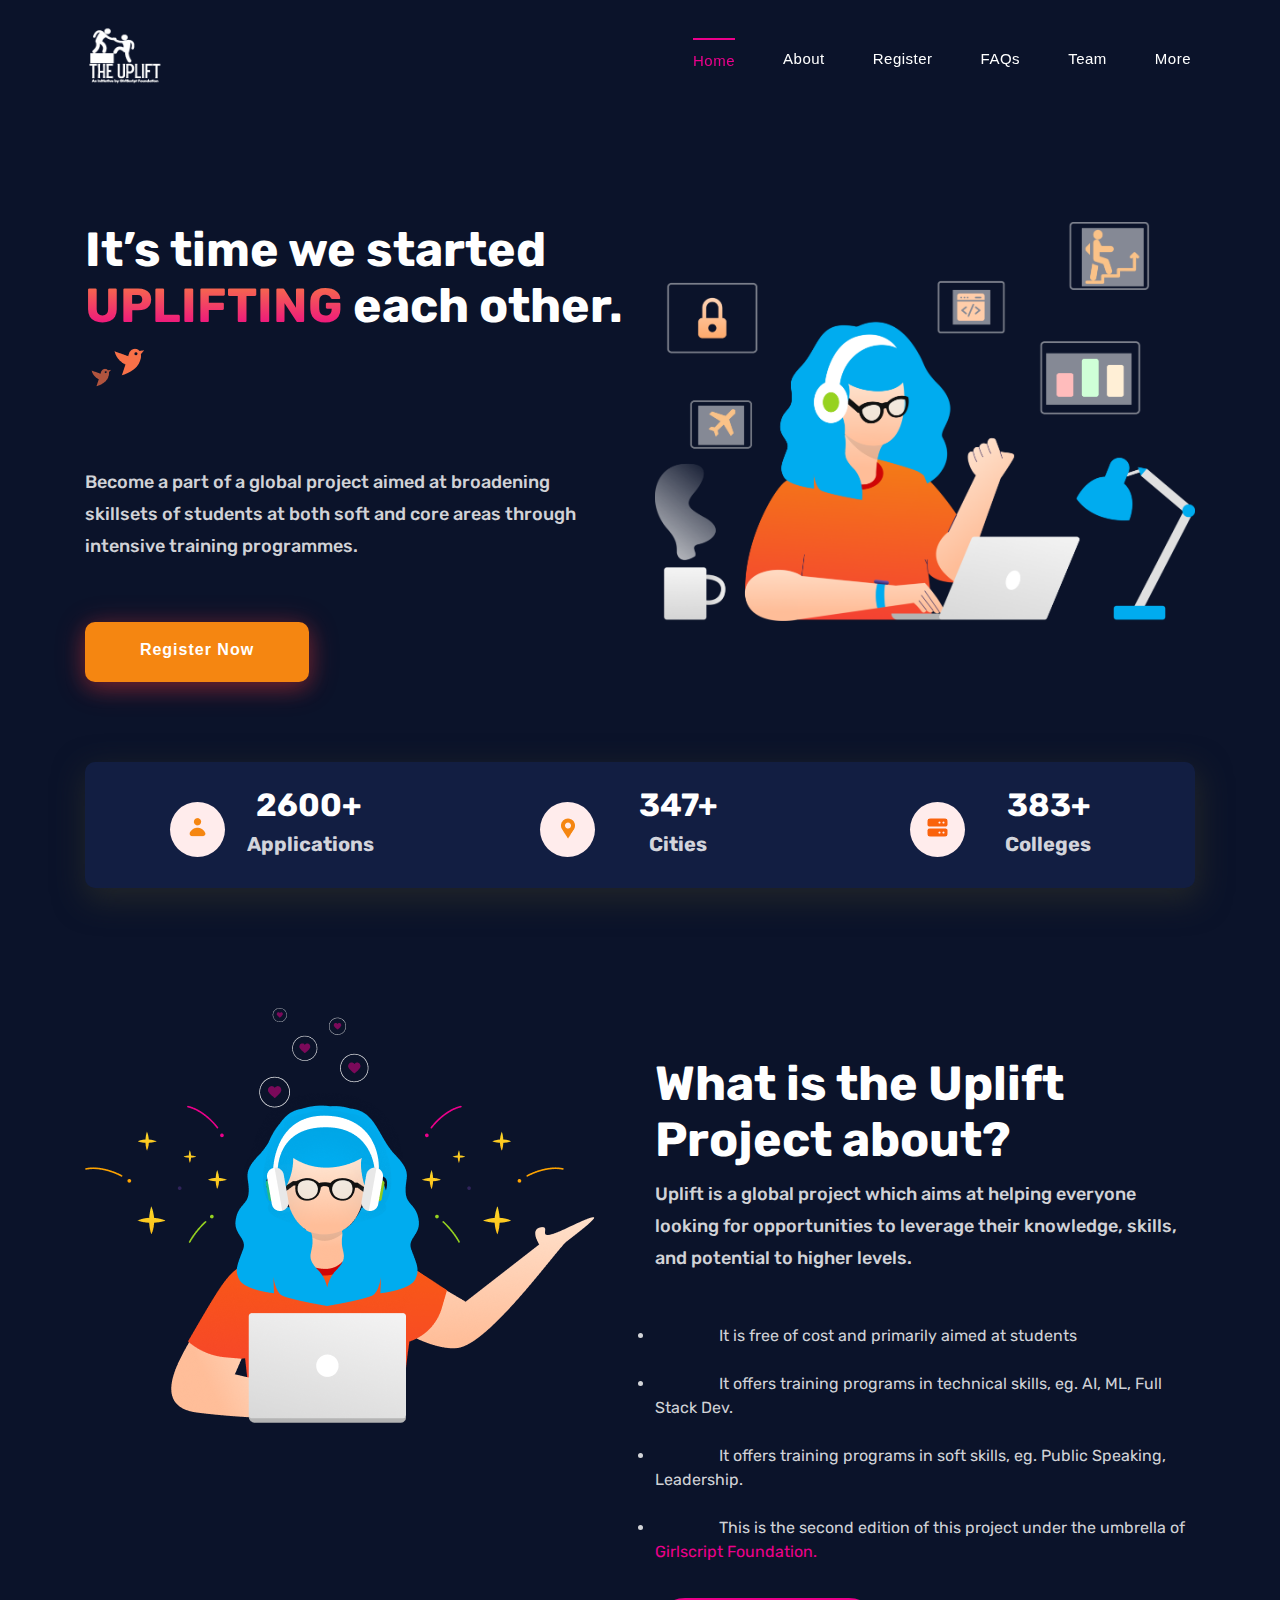
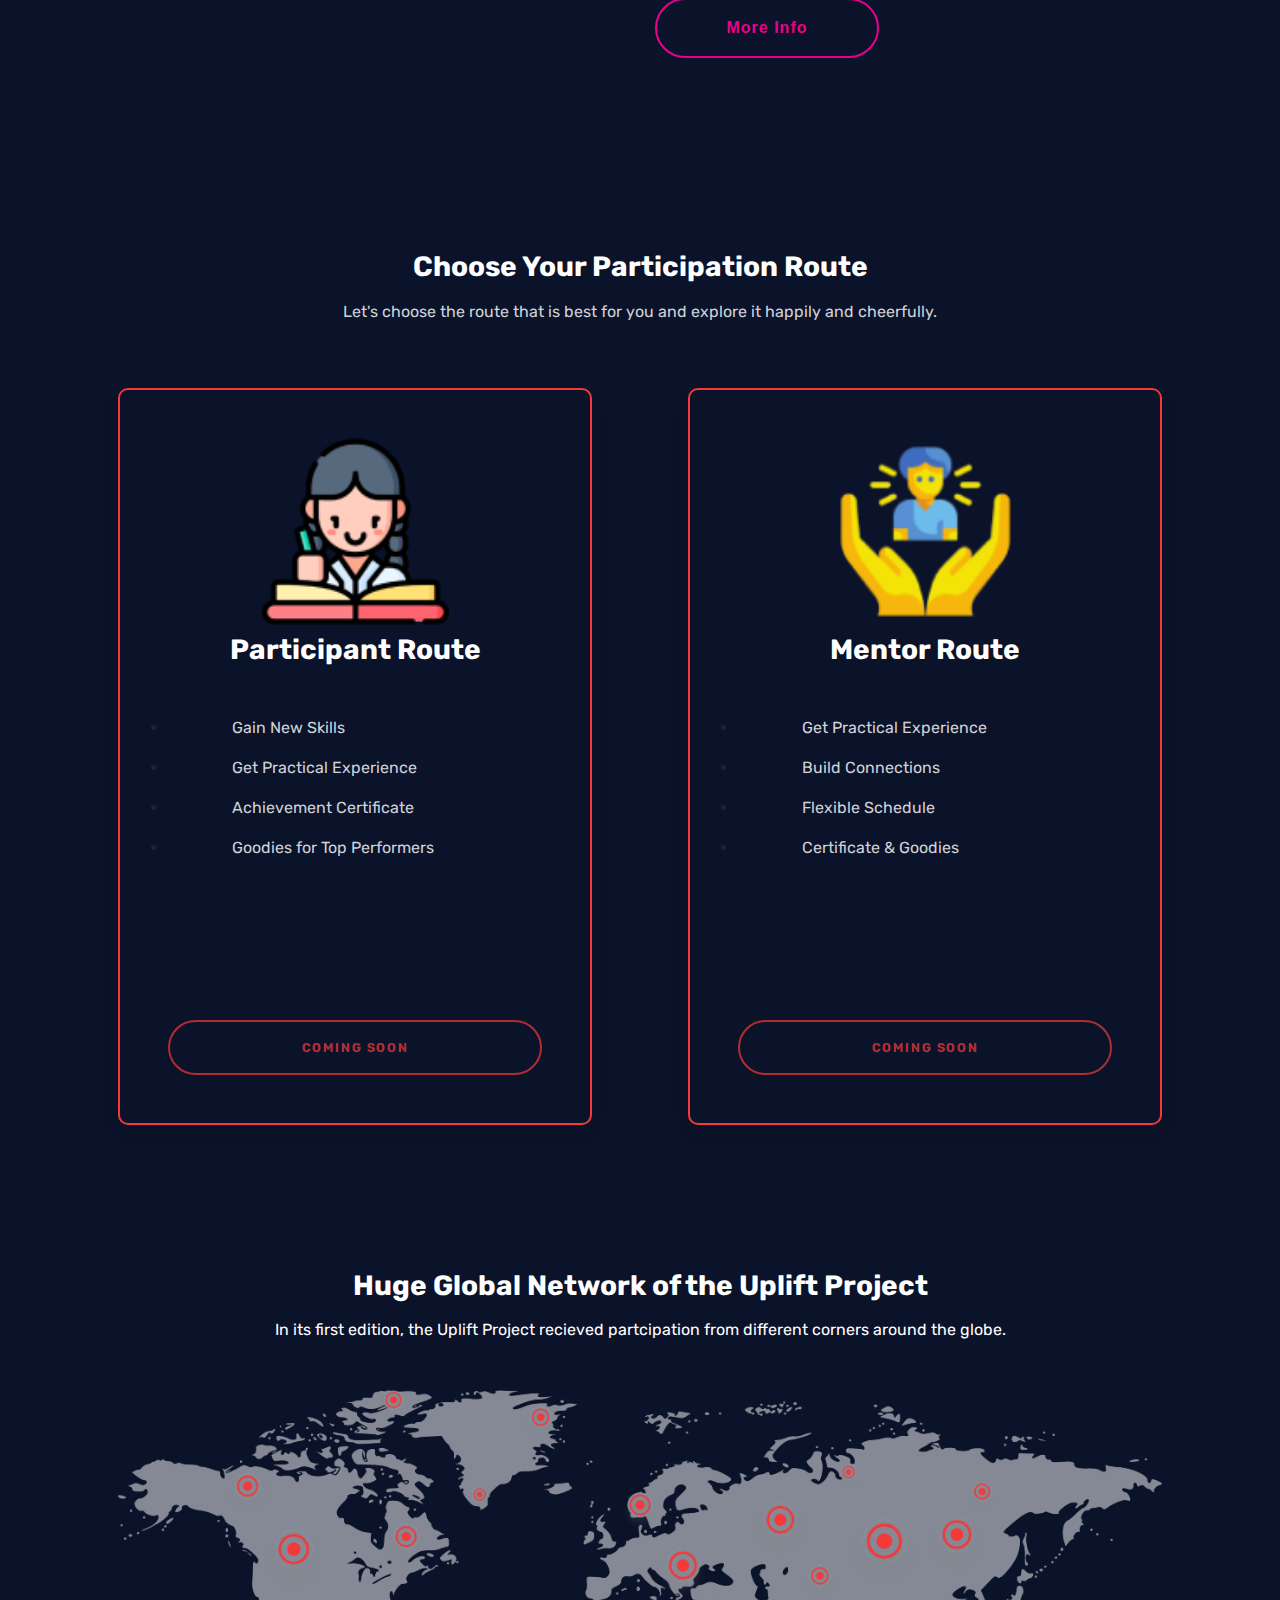
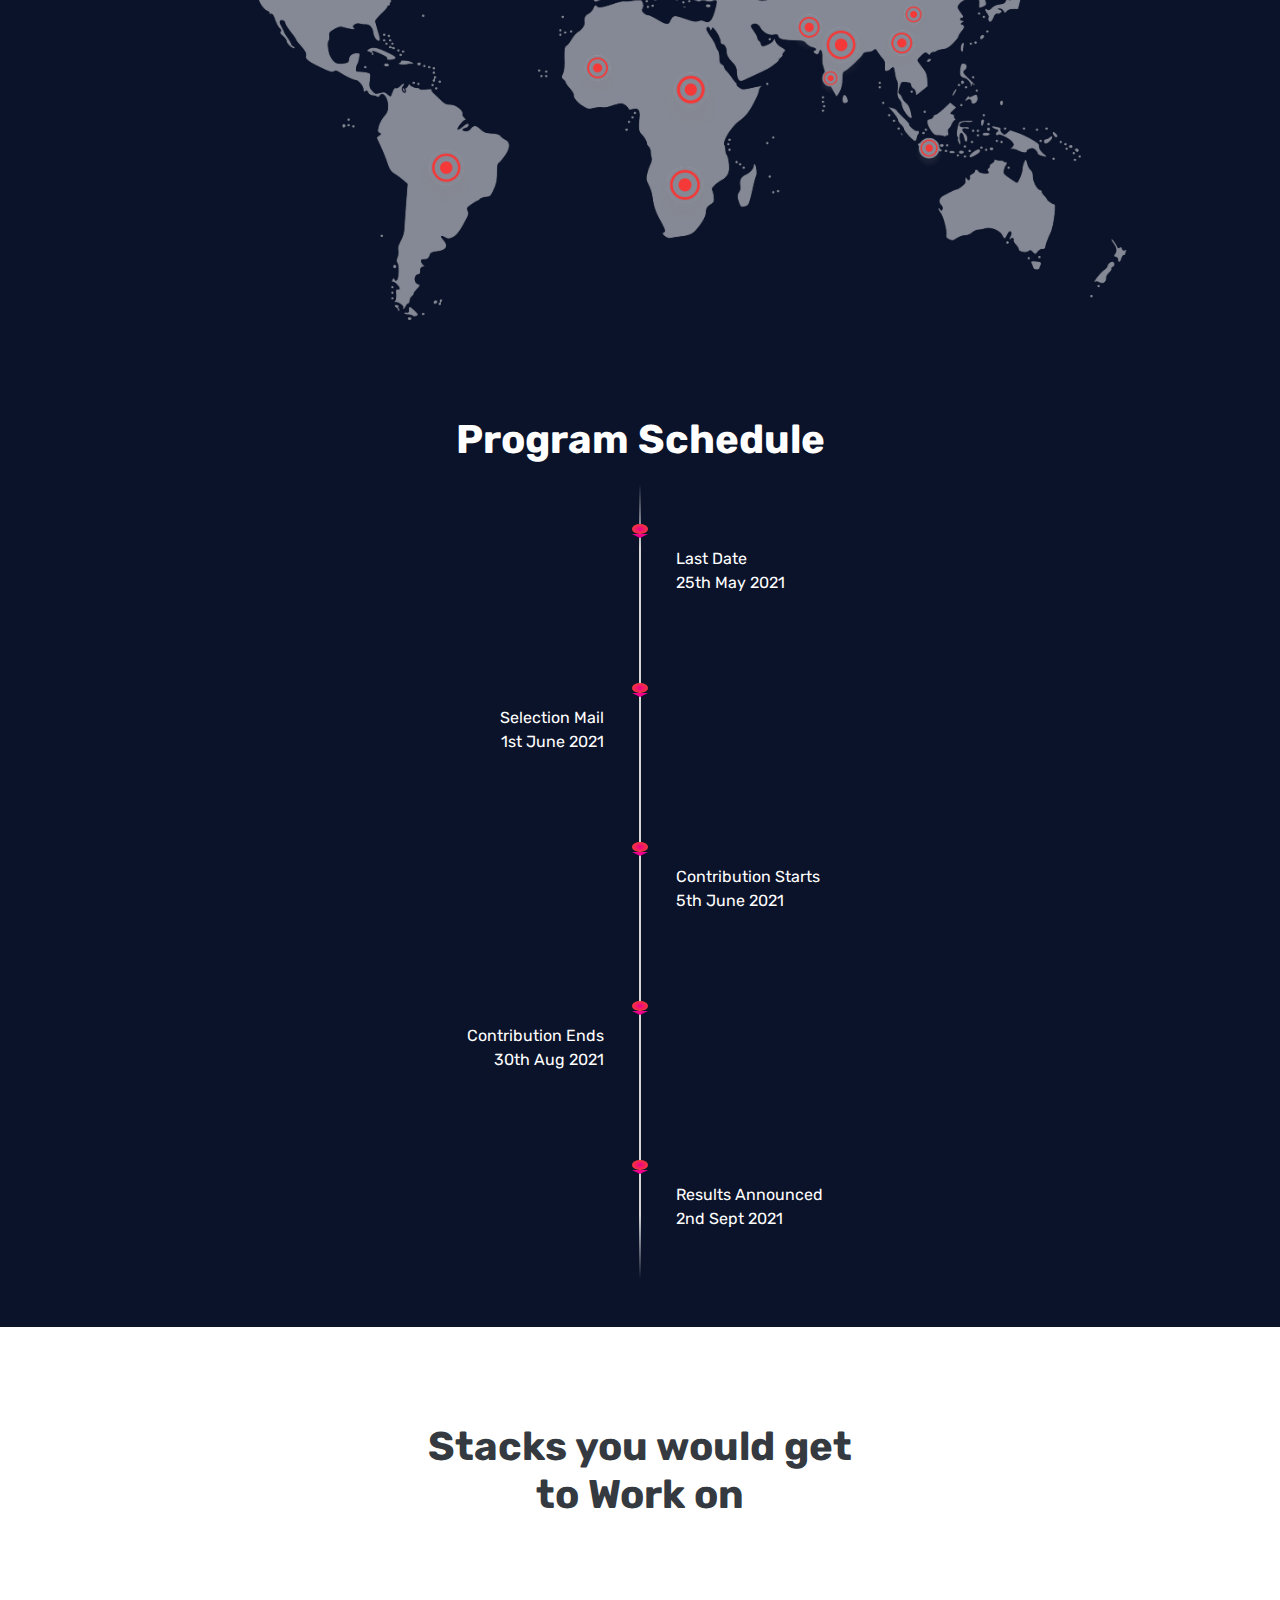
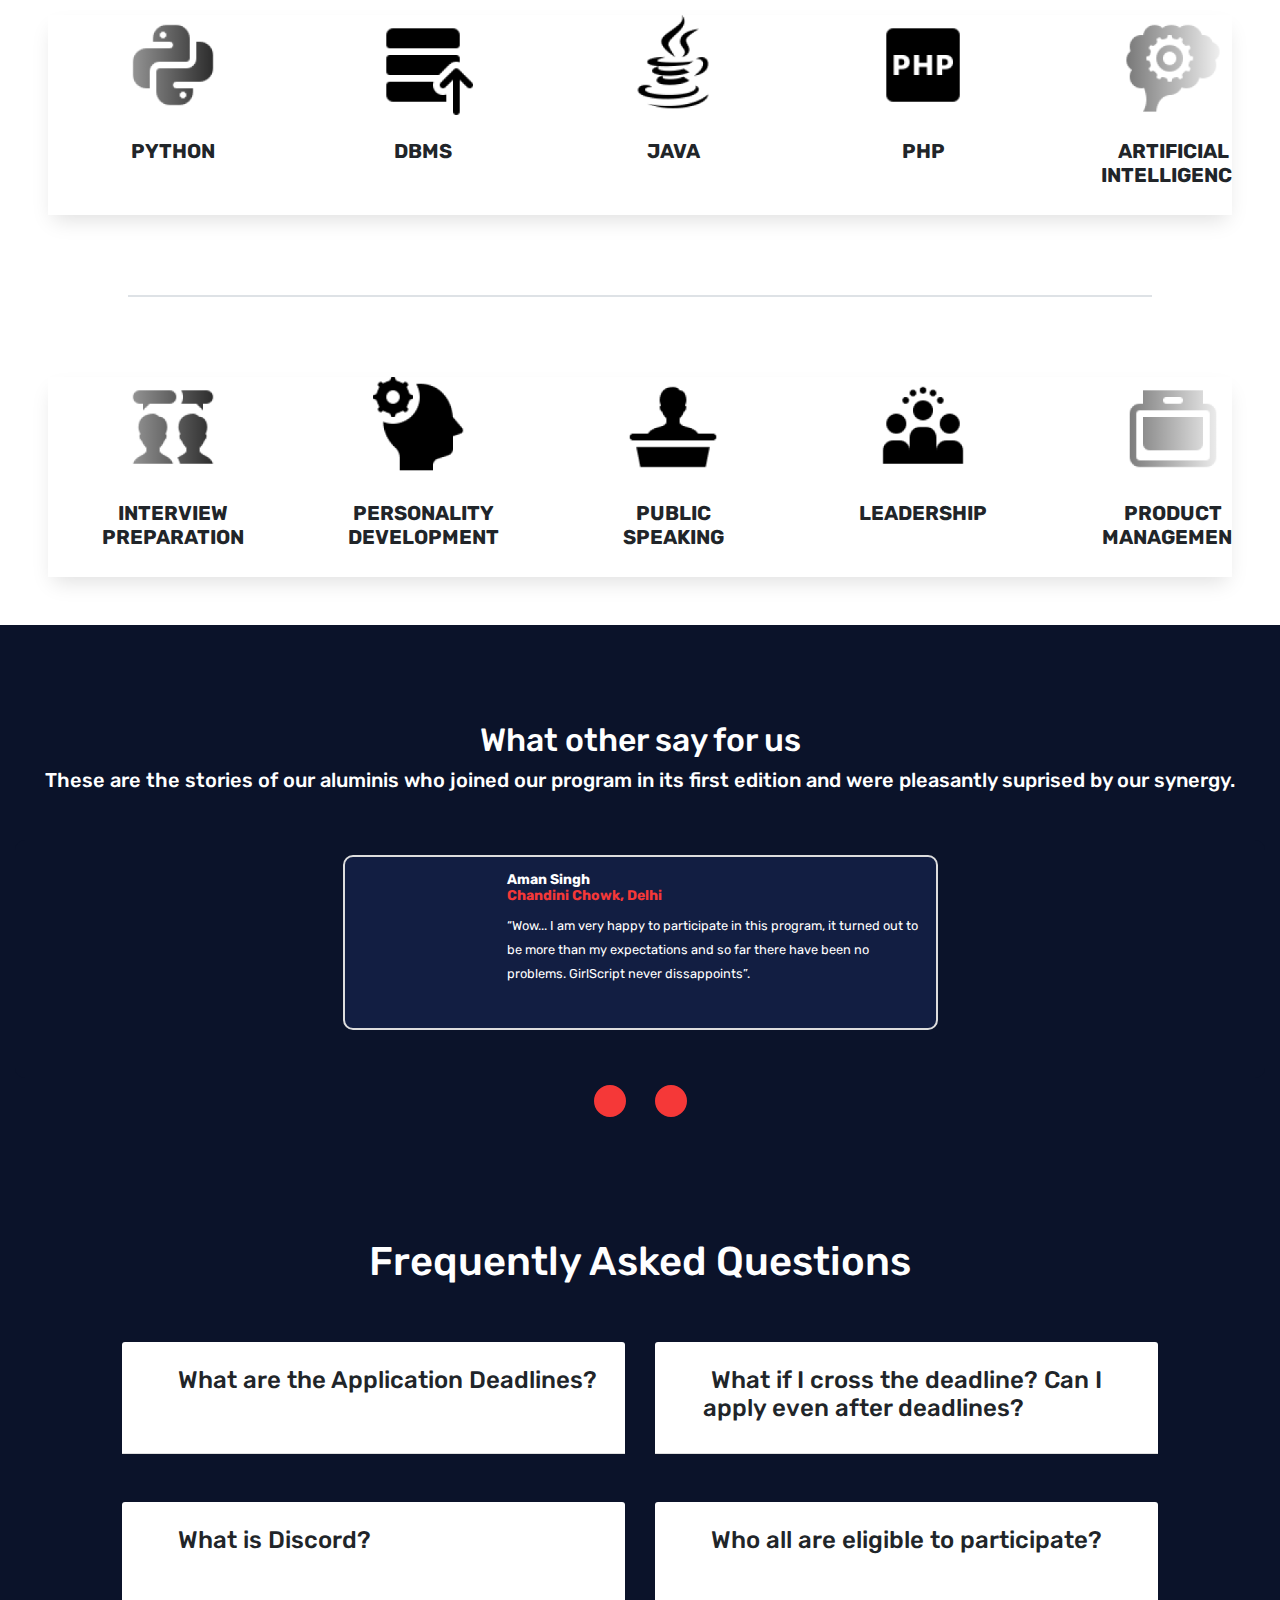
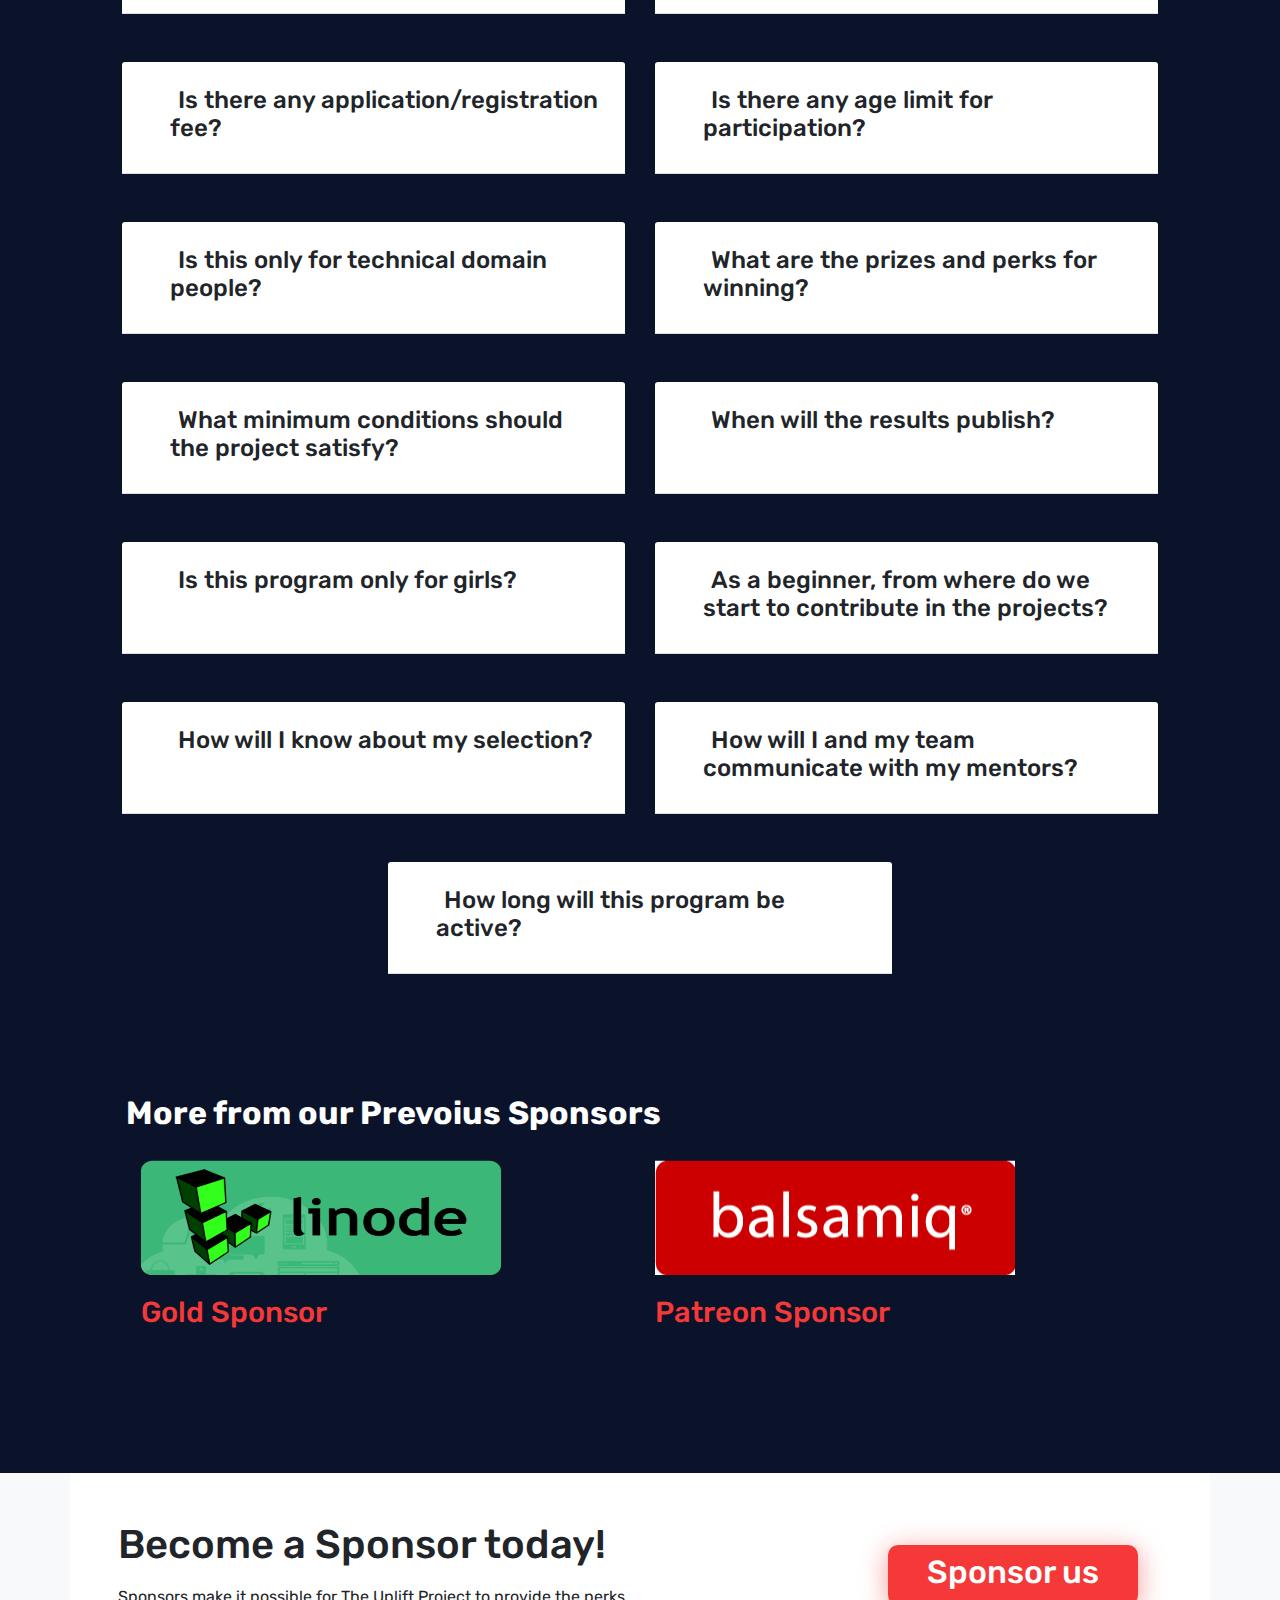
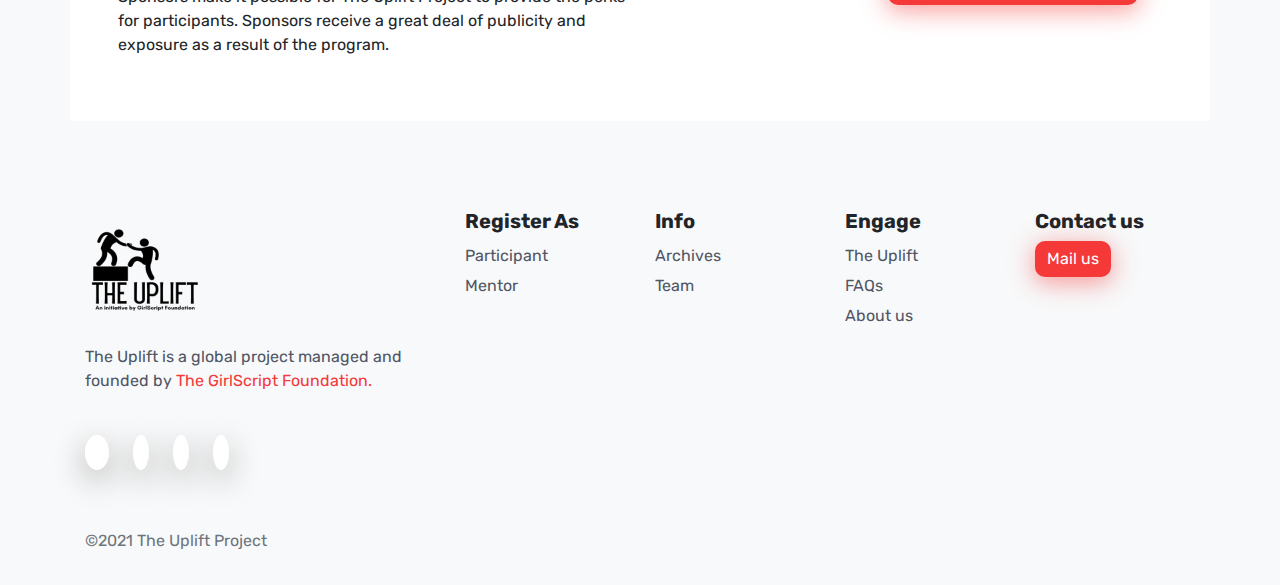
==== index.html @ 34a141e8 "Merge pull request #6 from srrathi/master" ====
<!DOCTYPE html>
<html lang="en">

<head>
    <meta charset="UTF-8" />
    <meta http-equiv="X-UA-Compatible" content="IE=edge" />
    <meta name="viewport" content="width=device-width, initial-scale=1.0" />
    <title>HOME | THE UPLIFT PROJECT</title>
    <link rel="icon" href="assets/logo.png" type="image/x-icon">
    <link rel="stylesheet" href="https://stackpath.bootstrapcdn.com/bootstrap/4.3.1/css/bootstrap.min.css"
        integrity="sha384-ggOyR0iXCbMQv3Xipma34MD+dH/1fQ784/j6cY/iJTQUOhcWr7x9JvoRxT2MZw1T" crossorigin="anonymous" />
    <link rel="stylesheet" href="https://pro.fontawesome.com/releases/v5.10.0/css/all.css"
        integrity="sha384-AYmEC3Yw5cVb3ZcuHtOA93w35dYTsvhLPVnYs9eStHfGJvOvKxVfELGroGkvsg+p" crossorigin="anonymous" />
    <link rel="preconnect" href="https://fonts.gstatic.com" />
    <link href="https://fonts.googleapis.com/css2?family=Rubik&display=swap" rel="stylesheet" />
    <link rel="stylesheet" href="css/landing.css" />
    <link rel="stylesheet" href="css/navbar.css" />
    <link rel="stylesheet" href="css/stack.css" />
    <link rel="stylesheet" href="css/testimonial.css" />
    <link rel="stylesheet" href="css/faq.css">
    <link rel="stylesheet" href="css/timeline.css" />
    <link rel="stylesheet" href="css/footer.css" />
    <!-- <link href="assets/vendor/aos/aos.css" rel="stylesheet"> -->
</head>

<body>
    <!-- ======= Hero Section ======= -->

    <button type="button" class="mobile-nav-toggle text-dark mt-3 d-lg-none">
        <i class="icofont-navigation-menu fas fa-bars"></i>
    </button>

    <!-- ======= Header ======= -->
    <header id="header" class="fixed-top">
        <div class="container d-flex align-items-center">
            <!-- <h1 class="logo mr-auto"><a href="index.html">Arsha</a></h1> -->
            <!-- Uncomment below if you prefer to use an image logo -->
            <a href="index.html" class="logo mr-auto"><img src="assets/logowhite.png" alt="uplift_logo.png"
                    class="img-fluid" /></a>

            <nav class="nav-menu d-none d-lg-block">
                <ul>
                    <li class="active pl-5"><a href="index.html">Home</a></li>
                    <li class="pl-5"><a href="about.html">About</a></li>
                    <li class="pl-5"><a href="#register">Register</a></li>
                    <!--  <li class="pl-5"><a href="projects.html">Projects</a></li> -->
                    <li class="pl-5"><a href="#faq">FAQs</a></li>
                    <li class="pl-5"><a href="team.html">Team</a></li>

                    <li class="drop-down pl-5">
                        <a href="">More<i class="ml-1 fas fa-caret-down"></i></a>
                        <ul>
                            <li><a href="uplift2020.html">Uplift 2020</a></li>
                            <!-- <li class="drop-down"><a href="#">Deep Drop Down</a>
                                <ul>
                                    <li><a href="#">Deep Drop Down 1</a></li>
                                    <li><a href="#">Deep Drop Down 2</a></li>
                                    <li><a href="#">Deep Drop Down 3</a></li>
                                    <li><a href="#">Deep Drop Down 4</a></li>
                                    <li><a href="#">Deep Drop Down 5</a></li>
                                </ul>
                            </li>
                            <li><a href="#">Drop Down 2</a></li>
                            <li><a href="#">Drop Down 3</a></li>
                            <li><a href="#">Drop Down 4</a></li> -->
                        </ul>
                    </li>
                    <!-- <li class="pl-5 project-archieve">
                        <a class="ml-3" href="Project-Archieves.html">Project Archieves</a>
                    </li> -->
                </ul>
            </nav>
            <!-- .nav-menu -->

            <!-- <a href="#about" class="get-started-btn scrollto">Get Started</a> -->
        </div>
    </header>
    <!-- End Header -->

    <!-- ======= Hero Section ======= -->
    <!-- <div class="container-fluid hero-container">
        <div class="align-center hero-box">
            <h1>The Uplift<br />Project</h1>
            <div class="text-left p-3">
                <a href="#" class="p-2 font-weight-bold btn btn-primary">Get Started</a>
            </div>
        </div>
    </div> -->

    <section id="hero" class="d-flex align-items-center">
        <div class="container">
            <div class="row">
                <div class="col-lg-6 d-flex flex-column justify-content-center pt-4 pt-lg-0 order-2 order-lg-1"
                    data-aos="fade-up" data-aos-delay="200">
                    <h1>
                        It’s time we started
                        <span class="uplift-gradient">UPLIFTING</span> each other.<img class="pb-3 mb-5"
                            src="assets/Bird vectors/Group 1310 - Copy.png" alt="bird" />
                    </h1>
                    <h3>
                        Become a part of a global project aimed at broadening skillsets of
                        students at both soft and core areas through intensive training
                        programmes.
                    </h3>
                    <div class="d-lg-flex">
                        <a href="#register" class="text-center p-3 btn-get-started scrollto">Register Now</a>
                        <!-- <a href="https://www.youtube.com/watch?v=jDDaplaOz7Q" class="venobox btn-watch-video"
                            data-vbtype="video" data-autoplay="true"> Watch Video <i class="icofont-play-alt-2"></i></a> -->
                    </div>
                </div>
                <div class="col-lg-6 order-1 order-lg-2 hero-img" data-aos="zoom-in" data-aos-delay="200">
                    <img src="assets/about.png" class="img-fluid animated" alt="" />
                </div>
            </div>
            <div class="row milestones-container">
                <div class="col-lg-3 milestones-col mx-auto col-sm-12">
                    <div class="text-center p-4">
                        <div class="row">
                            <div class="col-sm-12 text-center col-lg-4">
                                <div class="icon-div mx-auto mt-3">
                                    <img src="assets/Vector.png" class="mt-3 rounded" alt="milestone" />
                                </div>
                            </div>
                            <div class="col-sm-12 col-lg-8">
                                <h2 class="text-white font-weight-bold">2600+</h2>
                                <h5 class="text-center font-weight-bold place">
                                    Applications
                                </h5>
                            </div>
                        </div>
                    </div>
                </div>
                <div class="col-lg-3 milestones-col mx-auto col-sm-12">
                    <div class="text-center p-4">
                        <div class="row">
                            <div class="col-sm-12 text-center col-lg-4">
                                <div class="icon-div mx-auto mt-3">
                                    <img src="assets/Vector2.png" class="mt-3 rounded" alt="milestone" />
                                </div>
                            </div>
                            <div class="col-sm-12 col-lg-8">
                                <h2 class="text-white font-weight-bold">347+</h2>
                                <h5 class="text-center font-weight-bold place">
                                    Cities
                                </h5>
                            </div>
                        </div>
                    </div>
                </div>
                <div class="col-lg-3 milestones-col mx-auto col-sm-12">
                    <div class="text-center p-4">
                        <div class="row">
                            <div class="col-sm-12 text-center col-lg-4">
                                <div class="icon-div mx-auto mt-3">
                                    <img src="assets/Vector3.png" class="mt-3 rounded" alt="milestone" />
                                </div>
                            </div>
                            <div class="col-sm-12 col-lg-8">
                                <h2 class="text-white font-weight-bold">383+</h2>
                                <h5 class="text-center font-weight-bold place">
                                    Colleges
                                </h5>
                            </div>
                        </div>
                    </div>
                </div>
            </div>
        </div>
    </section>
    <!-- End Hero -->

    <section id="hero2" class="d-flex align-items-center">
        <div class="container mb-5">
            <div class="row my-auto">
                <div class="col-lg-6 hero2-img" data-aos="zoom-in" data-aos-delay="200">
                    <img src="assets/about2.png" class="img-fluid animated" alt="" />
                </div>
                <div class="col-lg-6 d-flex flex-column justify-content-center py-auto mt-5 pt-lg-0 order-2 order-lg-1"
                    data-aos="fade-up" data-aos-delay="200">
                    <h1>
                        What is the
                        <span class="about2-title">Uplift<br />Project</span> about?
                    </h1>
                    <h3>
                        Uplift is a global project which aims at helping everyone looking
                        for opportunities to leverage their knowledge, skills, and
                        potential to higher levels.
                    </h3>
                    <ul class="fa-ul my-auto">
                        <li class="mb-4">
                            <span class="fa-li mr-5"><i class="fas fa-check-circle"></i></span><span class="ml-3">It is
                                free of cost and primarily aimed at students</span>
                        </li>
                        <li class="mb-4">
                            <span class="fa-li mr-5"><i class="fas fa-check-circle"></i></span><span class="ml-3">It
                                offers training programs in technical skills, eg. AI, ML,
                                Full Stack Dev.</span>
                        </li>
                        <li class="mb-4">
                            <span class="fa-li mr-5"><i class="fas fa-check-circle"></i></span><span class="ml-3">It
                                offers training programs in soft skills, eg. Public
                                Speaking, Leadership.</span>
                        </li>
                        <li class="mb-4">
                            <span class="fa-li mr-5"><i class="fas fa-check-circle"></i></span><span class="ml-3">This
                                is the second edition of this project under the umbrella
                                of
                                <span style="color: #ec008b">Girlscript Foundation.</span></span>
                        </li>
                    </ul>
                    <div class="d-lg-flex my-auto">
                        <a href="about.html" class="text-center mb-5 p-3 btn-get-started scrollto">More Info</a>
                        <!-- <a href="https://www.youtube.com/watch?v=jDDaplaOz7Q" class="venobox btn-watch-video"
                            data-vbtype="video" data-autoplay="true"> Watch Video <i class="icofont-play-alt-2"></i></a> -->
                    </div>
                </div>
            </div>
        </div>
    </section>
    <!-- End Hero -->

    <section class="pricing py-5 mt-5">
        <div id="register" class="container">
            <div class="text-center text-dark">
                <h3 class="font-weight-bold text-white">Choose Your Participation Route</h3>
                <p class="mt-3 place">
                    Let's choose the route that is best for you and explore it happily
                    and cheerfully.
                </p>
            </div>
            <div class="row d-flex justify-content-center">
                <!-- Free Tier -->
                <div class="col-lg-6 p-5" id="participant">
                    <div class="card register-card  mb-5 mb-lg-0">
                        <div class="card-body ">
                            <img class="rounded mx-auto d-block w-50" src="assets/student 1.png" alt="" />
                            <h3 class="card-price font-weight-bold text-center mt-2 text-white">
                                Participant Route
                            </h3>
                            <hr />
                            <ul class="fa-ul mb-5">
                                <li>
                                    <span class="fa-li mr-5"><i class="fas fa-check"></i></span><span
                                        class="ml-3 place">Gain
                                        New Skills</span>
                                </li>
                                <li>
                                    <span class="fa-li mr-5"><i class="fas fa-check"></i></span><span
                                        class="ml-3 place">Get
                                        Practical Experience</span>
                                </li>
                                <li>
                                    <span class="fa-li mr-5"><i class="fas fa-check"></i></span><span
                                        class="ml-3 place">Achievement Certificate</span>
                                </li>
                                <li>
                                    <span class="fa-li mr-5"><i class="fas fa-check"></i></span><span
                                        class="ml-3 place">Goodies for Top Performers</span>
                                </li>
                                <!-- <li class="text-muted"><span class="fa-li"><i class="fas fa-times"></i></span>Unlimited
                                    Private Projects</li>
                                <li class="text-muted"><span class="fa-li"><i class="fas fa-times"></i></span>Dedicated
                                    Phone Support</li>
                                <li class="text-muted"><span class="fa-li"><i class="fas fa-times"></i></span>Free
                                    Subdomain</li>
                                <li class="text-muted"><span class="fa-li"><i class="fas fa-times"></i></span>Monthly
                                    Status Reports</li> -->
                            </ul>
                            <a style="pointer-events: none" href="#" class="btn btn-block btn-primary select-btn text-uppercase">Coming Soon</a>
                        </div>
                    </div>
                </div>

                <!-- Plus Tier -->
                <div class="col-lg-6 p-5" id="mentor">
                    <div class="card  register-card mb-5 mb-lg-0">
                        <div class="card-body">
                            <img class="rounded mx-auto d-block w-50" src="assets/New Project(5).png" alt="" />
                            <h3 class="card-price font-weight-bold text-center mt-2 text-white">
                                Mentor Route
                            </h3>
                            <hr />
                            <ul class="fa-ul mb-5">
                                <li>
                                    <span class="fa-li mr-5"><i class="fas fa-check"></i></span><span
                                        class="ml-3 place">Get
                                        Practical Experience</span>
                                </li>
                                <li>
                                    <span class="fa-li mr-5"><i class="fas fa-check"></i></span><span
                                        class="ml-3 place">Build
                                        Connections</span>
                                </li>
                                <li>
                                    <span class="fa-li mr-5"><i class="fas fa-check"></i></span><span
                                        class="ml-3 place">Flexible Schedule</span>
                                </li>
                                <li>
                                    <span class="fa-li mr-5"><i class="fas fa-check"></i></span><span
                                        class="ml-3 place">Certificate & Goodies</span>
                                </li>
                                <!-- <li class="text-muted"><span class="fa-li"><i class="fas fa-times"></i></span>Unlimited
                                    Private Projects</li>
                                <li class="text-muted"><span class="fa-li"><i class="fas fa-times"></i></span>Dedicated
                                    Phone Support</li>
                                <li class="text-muted"><span class="fa-li"><i class="fas fa-times"></i></span>Free
                                    Subdomain</li>
                                <li class="text-muted"><span class="fa-li"><i class="fas fa-times"></i></span>Monthly
                                    Status Reports</li> -->
                            </ul>
                            <a style="pointer-events: none" href="#" class="btn btn-block btn-primary select-btn text-uppercase">Coming Soon</a>
                        </div>
                    </div>
                </div>
            </div>
        </div>
    </section>

    <!-- Global Network section start -->
    <div class="container-fluid global">
        <div class="container p-5 mb-5">
            <div class="text-center text-white">
                <h3 class="font-weight-bold">
                    Huge Global Network of the Uplift Project
                </h3>
                <p class="mt-3 mb-5">
                    In its first edition, the Uplift Project recieved partcipation from
                    different corners around the globe.
                </p>
                <img src="assets/Huge_Global_Dark.png" class="img-fluid rounded mx-auto d-block dark-map"
                    alt="Responsive image" />
            </div>
            <div class="row justify-content-between">
                <div class="col-lg-6"></div>
                <div class="col-lg-6"></div>
            </div>
        </div>

        <!-- Program Schedule start -->
        <header>
            <!-- <p>Worked on all modern browers</p> -->
            <h1 class="text-white">Program Schedule</h1>
        </header>

        <ul class="timeline mb-5">
            <!-- Item 1 -->
            <li>
                <div class="direction-r box">
                    <div class="flag-wrapper">
                        <span class="hexa"></span>
                        <span class="flag">&nbsp;&nbsp;<i class="fas text-white fa-2x fa-calendar-alt"></i></span>
                        <!--         <span class="time-wrapper"><span class="time">Feb 2015</span></span> -->
                    </div>
                    <div class="desc mt-0 pt-1 ml-0 text-white">Last Date<br />25th May 2021</div>
                </div>
            </li>

            <!-- Item 2 -->
            <li>
                <div class="direction-l">
                    <div class="flag-wrapper">
                        <span class="hexa"></span>
                        <span class="flag"><i class="fas text-white fa-2x fa-paper-plane"></i>&nbsp;&nbsp;</span>
                        <!--         <span class="time-wrapper"><span class="time">Dec 2014</span></span> -->
                    </div>
                    <div class="desc mt-0 pt-1 mr-0 text-white">
                        Selection Mail<br />1st June 2021
                    </div>
                </div>
            </li>

            <!-- Item 3 -->
            <li>
                <div class="direction-r">
                    <div class="flag-wrapper">
                        <span class="hexa"></span>
                        <span class="flag">&nbsp;&nbsp;<i class="fas text-white fa-2x fa-code-branch"></i></span>
                        <!--         <span class="time-wrapper"><span class="time">July 2014</span></span> -->
                    </div>
                    <div class="desc mt-0 pt-1 ml-0 text-white">
                        Contribution Starts<br />5th June 2021
                    </div>
                </div>
            </li>

            <li>
                <div class="direction-l">
                    <div class="flag-wrapper">
                        <span class="hexa"></span>
                        <span class="flag"><i class="fas text-white fa-2x fa-hourglass-half"></i>&nbsp;&nbsp;</span>
                        <!--         <span class="time-wrapper"><span class="time">Feb 2015</span></span> -->
                    </div>
                    <div class="desc mt-0 pt-1 mr-0 text-white">
                        Contribution Ends<br />30th Aug 2021
                    </div>
                </div>
            </li>

            <!-- Item 2 -->
            <li>
                <div class="direction-r">
                    <div class="flag-wrapper">
                        <span class="hexa"></span>
                        <span class="flag">&nbsp;&nbsp;<i class="fas text-white fa-2x fa-boxes"></i></span>
                        <!--         <span class="time-wrapper"><span class="time">Dec 2014</span></span> -->
                    </div>
                    <div class="desc mt-0 pt-1 ml-0 text-white">
                        Results Announced<br />2nd Sept 2021
                    </div>
                </div>
            </li>
        </ul>
        <!-- Program Schedule ends -->
    </div>
    <!-- Global Network section ends -->

    <!-- Program Schedule start -->
    <!-- <div class="container-fluid p-5 bg-white">

    </div> -->

    <!-- Program Schedule ends -->

    <!-- stack section start -->
    <section class="container-fluid p-5 mt-5 bg-white">
        <div class="text-center p-5 text-dark">
            <h1 class="font-weight-bold mb-5">
                Stacks you would get<br />to Work on
            </h1>
        </div>
        <div class="first-row">
            <div class="slider">
                <div class="slide-track">
                    <div class="slide text-center text-uppercase">
                        <img src="assets/stacks/Python.png" height="100" width="100" alt="" />
                        <h5 class="mt-4 font-weight-bold">python</h5>
                    </div>
                    <div class="slide text-center text-uppercase">
                        <img src="assets/stacks/Database Restore.png" height="100" width="100" alt="" />
                        <h5 class="mt-4 font-weight-bold">DBMS</h5>
                    </div>
                    <div class="slide text-center text-uppercase">
                        <img src="assets/stacks/Java.png" height="100" width="100" alt="" />
                        <h5 class="mt-4 font-weight-bold">JAVA</h5>
                    </div>
                    <div class="slide text-center text-uppercase">
                        <img src="assets/stacks/PHP.png" height="100" width="100" alt="" />
                        <h5 class="mt-4 font-weight-bold">PHP</h5>
                    </div>
                    <div class="slide text-center text-uppercase">
                        <img src="assets/stacks/Critical Thinking.png" height="100" width="100" alt="" />
                        <h5 class="mt-4 font-weight-bold">
                            artificial<br />Intelligence
                        </h5>
                    </div>
                    <div class="slide text-center text-uppercase">
                        <img src="assets/stacks/JavaScript.png" height="100" width="100" alt="" />
                        <h5 class="mt-4 font-weight-bold">JAVASCRIPT</h5>
                    </div>
                    <div class="slide text-center text-uppercase">
                        <img src="assets/stacks/Python.png" height="100" width="100" alt="" />
                        <h5 class="mt-4 font-weight-bold">python</h5>
                    </div>
                    <div class="slide text-center text-uppercase">
                        <img src="assets/stacks/Database Restore.png" height="100" width="100" alt="" />
                        <h5 class="mt-4 font-weight-bold">DBMS</h5>
                    </div>
                    <div class="slide text-center text-uppercase">
                        <img src="assets/stacks/Java.png" height="100" width="100" alt="" />
                        <h5 class="mt-4 font-weight-bold">JAVA</h5>
                    </div>
                    <div class="slide text-center text-uppercase">
                        <img src="assets/stacks/PHP.png" height="100" width="100" alt="" />
                        <h5 class="mt-4 font-weight-bold">PHP</h5>
                    </div>
                    <div class="slide text-center text-uppercase">
                        <img src="assets/stacks/Critical Thinking.png" height="100" width="100" alt="" />
                        <h5 class="mt-4 font-weight-bold">
                            artificial<br />Intelligence
                        </h5>
                    </div>
                    <div class="slide text-center text-uppercase">
                        <img src="assets/stacks/JavaScript.png" height="100" width="100" alt="" />
                        <h5 class="mt-4 font-weight-bold">JAVASCRIPT</h5>
                    </div>
                </div>
            </div>
        </div>
        <div class="border"></div>
        <div class="second-row">
            <div class="slider">
                <div class="slide-track">
                    <div class="slide text-center text-uppercase">
                        <img src="assets/stacks/Collaboration.png" height="100" width="100" alt="" />
                        <h5 class="mt-4 font-weight-bold">INTERVIEW<br />PREPARATION</h5>
                    </div>
                    <div class="slide text-center text-uppercase">
                        <img src="assets/stacks/Development Skill.png" height="100" width="100" alt="" />
                        <h5 class="mt-4 font-weight-bold">
                            PERSONALITY<br />DEVELOPMENT
                        </h5>
                    </div>
                    <div class="slide text-center text-uppercase">
                        <img src="assets/stacks/Lecturer.png" height="100" width="100" alt="" />
                        <h5 class="mt-4 font-weight-bold">PUBLIC<br />SPEAKING</h5>
                    </div>
                    <div class="slide text-center text-uppercase">
                        <img src="assets/stacks/Leadership.png" height="100" width="100" alt="" />
                        <h5 class="mt-4 font-weight-bold">LEADERSHIP</h5>
                    </div>
                    <div class="slide text-center text-uppercase">
                        <img src="assets/stacks/Scan Stock.png" height="100" width="100" alt="" />
                        <h5 class="mt-4 font-weight-bold">PRODUCT<br />MANAGEMENT</h5>
                    </div>
                    <div class="slide text-center text-uppercase">
                        <img src="assets/stacks/Submit Resume.png" height="100" width="100" alt="" />
                        <h5 class="mt-4 font-weight-bold">RESUME<br />WRITING</h5>
                    </div>
                    <div class="slide text-center text-uppercase">
                        <img src="assets/stacks/Collaboration.png" height="100" width="100" alt="" />
                        <h5 class="mt-4 font-weight-bold">INTERVIEW<br />PREPARATION</h5>
                    </div>
                    <div class="slide text-center text-uppercase">
                        <img src="assets/stacks/Development Skill.png" height="100" width="100" alt="" />
                        <h5 class="mt-4 font-weight-bold">
                            PERSONALITY<br />DEVELOPMENT
                        </h5>
                    </div>
                    <div class="slide text-center text-uppercase">
                        <img src="assets/stacks/Lecturer.png" height="100" width="100" alt="" />
                        <h5 class="mt-4 font-weight-bold">PUBLIC SPEAKING</h5>
                    </div>
                    <div class="slide text-center text-uppercase">
                        <img src="assets/stacks/Leadership.png" height="100" width="100" alt="" />
                        <h5 class="mt-4 font-weight-bold">LEADERSHIP</h5>
                    </div>
                    <div class="slide text-center text-uppercase">
                        <img src="assets/stacks/Scan Stock.png" height="100" width="100" alt="" />
                        <h5 class="mt-4 font-weight-bold">PRODUCT<br />MANAGEMENT</h5>
                    </div>
                    <div class="slide text-center text-uppercase">
                        <img src="assets/stacks/Submit Resume.png" height="100" width="100" alt="" />
                        <h5 class="mt-4 font-weight-bold">RESUME<br />WRITING</h5>
                    </div>
                </div>
            </div>
        </div>
    </section>
    <!-- stack section ends -->

    <section class="pt-5 pb-5 testimonial-section ">
        <div class="container-fluid mt-5 mb-5">
            <h2 class="text-center text-white">What other say for us</h2>
            <!-- <hr class="midline"> -->
            <h5 class="text-center mb-5 text-white">These are the stories of our aluminis who joined our program in its
                first edition and were pleasantly suprised by our synergy.</h5>
            <div class="card col-md-12 mt-2">
                <div id="carouselExampleControls" class="carousel slide" data-ride="carousel" data-interval="100000">
                    <div class="w-100 carousel-inner mb-5" role="listbox">
                        <div class="carousel-item active">
                            <div class="bg"></div>
                            <div class="row d-flex justify-content-around">
                                <div class="col-lg-6 col-md-6">
                                    <div class="carousel-caption">
                                        <div class="row">
                                            <div class="col-sm-3 col-4 align-items-start">
                                                <img src="https://img.icons8.com/bubbles/100/000000/edit-user.png"
                                                    alt="" class="rounded-circle img-fluid">
                                            </div>
                                            <div class="col-sm-9 col-8">
                                                <h2 class="font-weight-bolder">Aman Singh<br><span>Chandini Chowk,
                                                        Delhi</span></h2>
                                                <small>“Wow... I am very happy to participate in this program, it turned
                                                    out to be more than my expectations and so far there have been no
                                                    problems. GirlScript never dissappoints”. </small>
                                                <!-- <small class="smallest mute">- willi</small> -->
                                            </div>
                                        </div>
                                    </div>
                                </div>
                                <!-- <div class="col-lg-4 col-md-6">
                                    <div class="carousel-caption">
                                        <div class="row">
                                            <div class="col-sm-3 col-4 align-items-start">
                                                <img src="https://img.icons8.com/bubbles/100/000000/edit-user.png"
                                                    alt="" class="rounded-circle img-fluid">
                                            </div>
                                            <div class="col-sm-9 col-8">
                                                <h2 class="font-weight-bolder">Yamini Chauhan<br><span>Udaipur, Rajasthan</span></h2>
                                                <small>“I like this arrangement alot where I get to fix my own schedule
                                                    and under no pressure at all”.</small>
                                                <small class="smallest mute">- willi</small>
                                            </div>
                                        </div>
                                    </div>
                                </div> -->
                            </div>
                        </div>
                        <div class="carousel-item">
                            <div class="bg"></div>
                            <div class="row d-flex justify-content-around">
                                <div class="col-lg-6 col-md-6">
                                    <div class="carousel-caption">
                                        <div class="row">
                                            <div class="col-sm-3 col-4 align-items-start">
                                                <img src="https://img.icons8.com/bubbles/100/000000/edit-user.png"
                                                    alt="" class="rounded-circle img-fluid">
                                            </div>
                                            <div class="col-sm-9 col-8">
                                                <h2 class="font-weight-bolder">Yamini Chauhan<br><span>Udaipur,
                                                        Rajasthan</span></h2>
                                                <small>“I like this arrangement alot where I get to fix my own schedule
                                                    and under no pressure at all”.</small>
                                            </div>
                                        </div>
                                    </div>
                                </div>
                                <!-- <div class="col-md-6 col-lg-4">
                                    <div class="carousel-caption">
                                        <div class="row">
                                            <div class="col-sm-3 col-4 align-items-start">
                                                <img src="https://img.icons8.com/bubbles/100/000000/edit-user.png"
                                                    alt="" class="rounded-circle img-fluid">
                                            </div>
                                            <div class="col-sm-9 col-8">
                                                <h2>Helena Doe - <span>Architect</span></h2>
                                                <small>Well incremented. Comes with recommended workout. I'm using it to
                                                    help with bladder leakage issues that I've been experiencing since a
                                                    recent vasectomy.</small>
                                                <small class="smallest mute">- willi</small>
                                            </div>
                                        </div>
                                    </div>
                                </div> -->
                            </div>
                        </div>

                    </div>
                    <a class="carousel-control-prev" href="#carouselExampleControls" role="button" data-slide="prev">
                        <span class="carousel-control-prev-icon" aria-hidden="true"><i
                                class="fas fa-arrow-left"></i></span>
                        <span class="sr-only">Previous</span>
                    </a>
                    <a class="carousel-control-next" href="#carouselExampleControls" role="button" data-slide="next">
                        <span class="carousel-control-next-icon" aria-hidden="true"><i
                                class="fas fa-arrow-right"></i></span>
                        <span class="sr-only">Next</span>
                    </a>
                </div>
            </div>
        </div>
    </section>




    <div class="container-fluid py-3">
        <div class="title h1 text-center p-5 text-white" id="faq">
            <span>Frequently Asked Questions</span>
        </div>
        <div class="row d-flex justify-content-center font-weight-bold">
            <div class="col-10 d-flex justify-content-center">
                <div class="accordion d-flex justify-content-center" id="faqExample">
                    <div class="row d-flex justify-content-center">
                        <div class="col-lg-6 mx-auto">
                            <div class="card mb-5 faq">
                                <div class="card-header font-weight-bolde p-4 pl-5 pb-4 bg-white" id="headingOne">
                                    <h4 class="mb-0">
                                        <i class="far fa-question-circle pr-2"></i> What are the Application Deadlines?
                                        <button class="btn btn-link btn1 collapsed float-right" type="button"
                                            data-toggle="collapse" data-target="#collapseOne" aria-expanded="true"
                                            aria-controls="collapseOne">
                                            <i class="fas fa-angle-down fa-2x"></i>
                                        </button>
                                    </h4>
                                </div>

                                <div id="collapseOne" class="collapse bg-white" aria-labelledby="headingOne"
                                    data-parent="#faqExample">
                                    <div class="card-body text-primary bg-white">
                                        <h4>25th May 2021 is the deadline for the Participants Applications and 15th May 2021 for Mentors Application.</h4>
                                    </div>
                                </div>
                            </div>
                        </div>
                        <div class="col-lg-6 mx-auto">
                            <div class="card mb-5">
                                <div class="card-header font-weight-bolde p-4 pl-5 pb-4 bg-white" id="headingTwo">
                                    <h4 class="mb-0">
                                        <i class="far fa-question-circle pr-2"></i>What if I cross the deadline? Can I
                                        apply
                                        even after deadlines?
                                        <button class="btn btn-link btn2 collapsed float-right" type="button"
                                            data-toggle="collapse" data-target="#collapseTwo" aria-expanded="false"
                                            aria-controls="collapseTwo">
                                            <i class="fas fa-angle-down fa-2x"></i>
                                        </button>
                                    </h4>
                                </div>
                                <div id="collapseTwo" class="collapse bg-white" aria-labelledby="headingTwo"
                                    data-parent="#faqExample">
                                    <div class="card-body text-primary bg-white">
                                        <h4>If you cross the deadline, you are not able to apply for this year’s
                                            program.
                                            But
                                            hold your breath and wait for next year.
                                        </h4>
                                    </div>
                                </div>
                            </div>
                        </div>
                        <div class="col-lg-6 mx-auto">
                            <div class="card mb-5">
                                <div class="card-header font-weight-bolde p-4 pl-5 pb-4 bg-white" id="headingThree">
                                    <h4 class="mb-0">
                                        <i class="far fa-question-circle pr-2"></i>What is Discord?
                                        <button class="btn btn-link btn3 collapsed float-right" type="button"
                                            data-toggle="collapse" data-target="#collapseThree" aria-expanded="false"
                                            aria-controls="collapseThree">
                                            <i class="fas fa-angle-down fa-2x"></i>
                                        </button>
                                    </h4>
                                </div>
                                <div id="collapseThree" class="collapse bg-white" aria-labelledby="headingThree"
                                    data-parent="#faqExample">
                                    <div class="card-body text-primary bg-white">
                                        <h4>Discord is a communication platform where you can communicate with your
                                            mentors and clear your doubts as well.
                                        </h4>
                                    </div>.</h4>
                                </div>
                            </div>
                        </div>
                        <div class="col-lg-6 mx-auto">
                            <div class="card mb-5">
                                <div class="card-header font-weight-bolde p-4 pl-5 pb-4 bg-white" id="headingThree">
                                    <h4 class="mb-0">
                                        <i class="far fa-question-circle pr-2"></i>Who all are eligible to participate?
                                        <button class="btn btn-link btn4 collapsed float-right" type="button"
                                            data-toggle="collapse" data-target="#collapseFour" aria-expanded="false"
                                            aria-controls="collapseFour">
                                            <i class="fas fa-angle-down fa-2x"></i>
                                        </button>
                                    </h4>
                                </div>
                                <div id="collapseFour" class="collapse bg-white" aria-labelledby="headingFour"
                                    data-parent="#faqExample">
                                    <div class="card-body text-primary bg-white">
                                        <h4>Anybody who is willing to learn new skills and willing to mentor the
                                            participants
                                            are eligible to participate.</h4>
                                    </div>
                                </div>
                            </div>
                        </div>
                        <div class="col-lg-6 mx-auto">
                            <div class="card mb-5">
                                <div class="card-header font-weight-bolde p-4 pl-5 pb-4 bg-white" id="headingThree">
                                    <h4 class="mb-0">
                                        <i class="far fa-question-circle pr-2"></i>Is there any application/registration
                                        fee?
                                        <button class="btn btn-link btn5 collapsed float-right" type="button"
                                            data-toggle="collapse" data-target="#collapseFive" aria-expanded="false"
                                            aria-controls="collapseFive">
                                            <i class="fas fa-angle-down fa-2x"></i>
                                        </button>
                                    </h4>
                                </div>
                                <div id="collapseFive" class="collapse bg-white" aria-labelledby="headingFive"
                                    data-parent="#faqExample">
                                    <div class="card-body text-primary bg-white">
                                        <h4>No, It is free for all.</h4>
                                    </div>
                                </div>
                            </div>
                        </div>
                        <div class="col-lg-6 mx-auto">
                            <div class="card mb-5">
                                <div class="card-header font-weight-bolde p-4 pl-5 pb-4 bg-white" id="headingThree">
                                    <h4 class="mb-0">
                                        <i class="far fa-question-circle pr-2"></i>Is there any age limit for
                                        participation?
                                        <button class="btn btn-link btn6 collapsed float-right" type="button"
                                            data-toggle="collapse" data-target="#collapseSix" aria-expanded="false"
                                            aria-controls="collapseSix">
                                            <i class="fas fa-angle-down fa-2x"></i>
                                        </button>
                                    </h4>
                                </div>
                                <div id="collapseSix" class="collapse bg-white" aria-labelledby="headingSix"
                                    data-parent="#faqExample">
                                    <div class="card-body text-primary bg-white">
                                        <h4>No, there is no age limit. Anybody can apply for this program before the
                                            deadlines.
                                        </h4>
                                    </div>
                                </div>
                            </div>
                        </div>
                        <div class="col-lg-6 mx-auto">
                            <div class="card mb-5">
                                <div class="card-header font-weight-bolde p-4 pl-5 pb-4 bg-white" id="headingThree">
                                    <h4 class="mb-0">
                                        <i class="far fa-question-circle pr-2"></i>Is this only for technical domain
                                        people?
                                        <button class="btn btn-link btn7 collapsed float-right" type="button"
                                            data-toggle="collapse" data-target="#collapseSeven" aria-expanded="false"
                                            aria-controls="collapseSeven">
                                            <i class="fas fa-angle-down fa-2x"></i>
                                        </button>
                                    </h4>
                                </div>
                                <div id="collapseSeven" class="collapse bg-white" aria-labelledby="headingSeven"
                                    data-parent="#faqExample">
                                    <div class="card-body text-primary bg-white">
                                        <h4>This program is for both technical and non-technical areas.</h4>
                                    </div>
                                </div>
                            </div>
                        </div>
                        <div class="col-lg-6 mx-auto">
                            <div class="card mb-5">
                                <div class="card-header font-weight-bolde p-4 pl-5 pb-4 bg-white" id="headingThree">
                                    <h4 class="mb-0">
                                        <i class="far fa-question-circle pr-2"></i>What are the prizes and perks for
                                        winning?
                                        <button class="btn btn-link btn8 collapsed float-right" type="button"
                                            data-toggle="collapse" data-target="#collapseEight" aria-expanded="false"
                                            aria-controls="collapseEight">
                                            <i class="fas fa-angle-down fa-2x"></i>
                                        </button>
                                    </h4>
                                </div>
                                <div id="collapseEight" class="collapse bg-white" aria-labelledby="headingEight"
                                    data-parent="#faqExample">
                                    <div class="card-body text-primary bg-white">
                                        <h4>Certificates will be provided to your registered mail ID.</h4>
                                    </div>
                                </div>
                            </div>
                        </div>
                        <div class="col-lg-6 mx-auto">
                            <div class="card mb-5">
                                <div class="card-header font-weight-bolde p-4 pl-5 pb-4 bg-white" id="headingThree">
                                    <h4 class="mb-0">
                                        <i class="far fa-question-circle pr-2"></i>What minimum conditions should the
                                        project
                                        satisfy?
                                        <button class="btn btn-link btn9 collapsed float-right" type="button"
                                            data-toggle="collapse" data-target="#collapseNine" aria-expanded="false"
                                            aria-controls="collapseNine">
                                            <i class="fas fa-angle-down fa-2x"></i>
                                        </button>
                                    </h4>
                                </div>
                                <div id="collapseNine" class="collapse bg-white" aria-labelledby="headingNine"
                                    data-parent="#faqExample">
                                    <div class="card-body text-primary bg-white">
                                        <h4>This will be decided by your Mentor/Team Leader/Moderator based on their
                                            knowledge.
                                        </h4>
                                    </div>
                                </div>
                            </div>
                        </div>
                        <div class="col-lg-6 mx-auto">
                            <div class="card mb-5">
                                <div class="card-header font-weight-bolde p-4 pl-5 pb-4 bg-white" id="headingThree">
                                    <h4 class="mb-0">
                                        <i class="far fa-question-circle pr-2"></i>When will the results publish?
                                        <button class="btn btn-link btn10 collapsed float-right" type="button"
                                            data-toggle="collapse" data-target="#collapseTen" aria-expanded="false"
                                            aria-controls="collapseTen">
                                            <i class="fas fa-angle-down fa-2x"></i>
                                        </button>
                                    </h4>
                                </div>
                                <div id="collapseTen" class="collapse bg-white" aria-labelledby="headingTen"
                                    data-parent="#faqExample">
                                    <div class="card-body text-primary bg-white">
                                        <h4>Results will be published on 10th August.</h4>
                                    </div>
                                </div>
                            </div>
                        </div>
                        <div class="col-lg-6 mx-auto">
                            <div class="card mb-5">
                                <div class="card-header font-weight-bolde p-4 pl-5 pb-4 bg-white" id="headingThree">
                                    <h4 class="mb-0">
                                        <i class="far fa-question-circle pr-2"></i>Is this program only for girls?
                                        <button class="btn btn-link btn11 collapsed float-right" type="button"
                                            data-toggle="collapse" data-target="#collapseEleven" aria-expanded="false"
                                            aria-controls="collapseEleven">
                                            <i class="fas fa-angle-down fa-2x"></i>
                                        </button>
                                    </h4>
                                </div>
                                <div id="collapseEleven" class="collapse bg-white" aria-labelledby="headingEleven"
                                    data-parent="#faqExample">
                                    <div class="card-body text-primary bg-white">
                                        <h4>Both boys and girls are eligible for this program.</h4>
                                    </div>
                                </div>
                            </div>
                        </div>
                        <div class="col-lg-6 mx-auto">
                            <div class="card mb-5">
                                <div class="card-header font-weight-bolde p-4 pl-5 pb-4 bg-white" id="headingThree">
                                    <h4 class="mb-0">
                                        <i class="far fa-question-circle pr-2"></i>As a beginner, from where do we start
                                        to
                                        contribute in the projects?
                                        <button class="btn btn-link btn12 collapsed float-right" type="button"
                                            data-toggle="collapse" data-target="#collapseTwelve" aria-expanded="false"
                                            aria-controls="collapseTwelve">
                                            <i class="fas fa-angle-down fa-2x"></i>
                                        </button>
                                    </h4>
                                </div>
                                <div id="collapseTwelve" class="collapse bg-white" aria-labelledby="headingTwelve"
                                    data-parent="#faqExample">
                                    <div class="card-body text-primary bg-white">
                                        <h4>Knowing and assuming you as a beginner, the mentor will help you throughout
                                            the
                                            project.</h4>
                                    </div>
                                </div>
                            </div>
                        </div>
                        <div class="col-lg-6 mx-auto">
                            <div class="card mb-5">
                                <div class="card-header font-weight-bolde p-4 pl-5 pb-4 bg-white" id="headingThree">
                                    <h4 class="mb-0">
                                        <i class="far fa-question-circle pr-2"></i>How will I know about my selection?
                                        <button class="btn btn-link btn13 collapsed float-right" type="button"
                                            data-toggle="collapse" data-target="#collapseThirteen" aria-expanded="false"
                                            aria-controls="collapseThirteen">
                                            <i class="fas fa-angle-down fa-2x"></i>
                                        </button>
                                    </h4>
                                </div>
                                <div id="collapseThirteen" class="collapse bg-white" aria-labelledby="headingThirteen"
                                    data-parent="#faqExample">
                                    <div class="card-body text-primary bg-white">
                                        <h4>You will get mail from us, If you get selected.</h4>
                                    </div>
                                </div>
                            </div>
                        </div>
                        <div class="col-lg-6 mx-auto">
                            <div class="card mb-5">
                                <div class="card-header font-weight-bolde p-4 pl-5 pb-4 bg-white" id="headingThree">
                                    <h4 class="mb-0">
                                        <i class="far fa-question-circle pr-2"></i>How will I and my team communicate
                                        with my
                                        mentors?
                                        <button class="btn btn-link btn14 collapsed float-right" type="button"
                                            data-toggle="collapse" data-target="#collapseFourteen" aria-expanded="false"
                                            aria-controls="collapseFourteen">
                                            <i class="fas fa-angle-down fa-2x"></i>
                                        </button>
                                    </h4>
                                </div>
                                <div id="collapseFourteen" class="collapse bg-white" aria-labelledby="headingFourteen"
                                    data-parent="#faqExample">
                                    <div class="card-body text-primary bg-white">
                                        <h4>You can communicate through discord channels and can clear your doubts by
                                            messaging,
                                            calling or video conference calling.</h4>
                                    </div>
                                </div>
                            </div>
                        </div>
                        <div class="col-lg-6 mx-auto">
                            <div class="card mb-5">
                                <div class="card-header font-weight-bolde p-4 pl-5 pb-4 bg-white" id="headingThree">
                                    <h4 class="mb-0">
                                        <i class="far fa-question-circle pr-2"></i>How long will this program be active?
                                        <button class="btn btn-link btn15 collapsed float-right" type="button"
                                            data-toggle="collapse" data-target="#collapseFifteen" aria-expanded="false"
                                            aria-controls="collapseFifteen">
                                            <i class="fas fa-angle-down fa-2x"></i>
                                        </button>
                                    </h4>
                                </div>
                                <div id="collapseFifteen" class="collapse bg-white" aria-labelledby="headingFifteen"
                                    data-parent="#faqExample">
                                    <div class="card-body text-primary bg-white">
                                        <h4>The program will start on 1st May and ends on 31st July. All the best.</h4>
                                    </div>
                                </div>
                            </div>
                        </div>
                    </div>
                </div>

            </div>

        </div>
    </div>
    <!--/row-->
    </div>






    <div class="p-5 sponsor container">
        <div class="m-2 text-center">
            <h2 class="text-white text-left font-weight-bold">
                More from our Prevoius Sponsors
            </h2>
        </div>
        <div class="row m-2 d-flex justify-content-center">
            <div class="col-lg-6 col-sm-12">
                <div class="w-75">
                    <a href="#"><img src="assets/sponsors/linode.png" alt="sponsor" class="sponsor-image img-fluid" />

                        <div class="sponsors">
                            <h2 class="sponsor-heading">Gold Sponsor</h2>
                            <!-- <p class="sponsor-content text-justify mt-5">
                                Linode is an American web hosting company that provides cloud
                                hosting via VPS hosting plans that run on Linux-only servers.
                                With its global datacenters, Linode makes a great hosting choice
                                for clients who want the power and responsibility of running
                                their own virtual web servers hands-on.
                            </p> -->
                        </div>
                    </a>
                </div>
            </div>

            <div class="col-lg-6 col-sm-12">
                <div class="w-75">
                    <a href="#"><img src="assets/sponsors/balsamiq.png" alt="sponsor" class="sponsor-image img-fluid" />
                        <div class="sponsors">
                            <h2 class="sponsor-heading">Patreon Sponsor</h2>
                            <!-- <p class="sponsor-content text-justify mt-5">
                                Balsamiq Studios is an ISV founded in March 2008 by Peldi
                                Guilizzoni. The Web-based Balsamiq mockup tool was launched in
                                June 2008. It has product called Balsamiq Wireframes and
                                Balsamiq Cloud. Balsamiq Cloud is a web-based user interface
                                design tool for creating Wireframes.
                            </p> -->
                        </div>
                    </a>
                </div>
            </div>
        </div>
    </div>

    <section class="bg-light sponsor-box position-relative">
        <div class="container bg-white p-5 mb-5">
            <div class="row">
                <div class="col-lg-6 col-sm-12">
                    <h1 class="align-center mb-3">Become a Sponsor today!</h1>
                    <p>
                        Sponsors make it possible for The Uplift Project to provide the
                        perks for participants. Sponsors receive a great deal of publicity
                        and exposure as a result of the program.
                    </p>
                </div>
                <div class="col-lg-6 col-sm-12 text-right align-center">
                    <a href="#" type="button" class="btn btn-dark text-white m-4 btn-lg sponsor-btn">
                        <h2>Sponsor us</h2>
                    </a>
                </div>
            </div>
        </div>
    </section>

    <section class="footers bg-light pt-5 pb-3">
        <div class="container mt-4 pt-5">
            <div class="row">
                <div class="col-xs-12 col-sm-6 col-md-4 footers-one">
                    <div class="footers-logo">
                        <img src="assets/logo.png" alt="Logo" style="width: 120px" />
                    </div>
                    <div class="footers-info mt-3">
                        <p>
                            The Uplift is a global project managed and founded by <span><a
                                    style="color: rgb(245, 56, 56);" href="about.html#about-girlscript">The GirlScript
                                    Foundation.</a></span>
                        </p>
                    </div>
                    <div class="social-icons mt-5 mb-5">
                        <a class="social-icon mr-4 p-2 pl-3" href="https://m.facebook.com/upliftproject1"><i
                                id="social-fb" class="fab fa-facebook-f"></i></a>
                        <a class="social-icon mr-4 p-2" href="https://twitter.com/uplift_project?lang=en"><i
                                id="social-tw" class="fab fa-twitter"></i></a>
                        <a class="social-icon mr-4 p-2" href="https://www.instagram.com/upliftproject1/"><i
                                id="social-gp" class="fab fa-instagram"></i></a>
                        <a class="social-icon mr-4 p-2" href="https://www.linkedin.com/company/upliftproject/"><i
                                id="social-em" class="fab fa-linkedin-in"></i></a>
                    </div>
                </div>
                <div class="col-xs-12 col-sm-6 col-md-2 footers-two">
                    <h5 class="footer-link-title">Register As</h5>
                    <ul class="list-unstyled">
                        <li><a href="#participant">Participant</a></li>
                        <li><a href="#mentor">Mentor</a></li>
                    </ul>

                </div>
                <div class="col-xs-12 col-sm-6 col-md-2 footers-three">
                    <h5 class="footer-link-title">Info</h5>
                    <ul class="list-unstyled">
                        <li><a href="uplift2020.html">Archives</a></li>
                        <li><a href="team.html">Team</a></li>
                        <!-- <li><a href="mailto:upliftproject@girlscript.tech">Contact us<br><span
                                    style="color: rgb(245, 56, 56); word-wrap: break-word;">upliftproject@girlscript.tech</span></a>
                        </li> -->
                    </ul>
                </div>

                <!-- <div class="col-xs-12 col-sm-6 col-md-2 footers-four">
                    <h5 class="footer-link-title">Sister Platforms</h5>
                    <ul class="list-unstyled">
                        <li>
                            <a href="https://gssoc.girlscript.tech/">GirlScript Summer of Code 2021</a>
                        </li>
                        <li><a
                                href="https://medium.com/girlscript-bangalore/girlscripts-education-outreach-program-cae520769ab5">Education
                                Outreach Program </a></li>
                        <li><a href="https://www.gsyay.com/">YAY! Celebrating Education </a></li>
                    </ul>
                </div> -->
                <div class="col-xs-12 col-sm-6 col-md-2 footers-five">
                    <h5 class="footer-link-title">Engage</h5>
                    <ul class="list-unstyled">
                        <li><a href="#">The Uplift</a></li>
                        <li><a href="#faq">FAQs</a></li>
                        <li><a href="about.html">About us</a></li>
                        <!-- <li><a href="projects.html">Projects</a></li> -->
                        <!-- <li><a href="about.html">Post Requirements</a></li> -->
                    </ul>
                </div>
                <div class="col-xs-12 col-sm-6 col-md-2 footers-three">
                    <h5 class="footer-link-title">Contact us</h5>
                    <a href="mailto:upliftproject@girlscript.tech" class="btn btn-primary mail-btn text-white">Mail us
                        <i class="fas fa-envelope-open-text"></i></a>
                </div>
            </div>
            <div class="row text-left">
                <div class="col-md-12 pt-3">
                    <p class="text-muted">©2021 The Uplift Project</p>
                </div>
            </div>
        </div>
    </section>

    <script src="https://ajax.googleapis.com/ajax/libs/jquery/3.5.1/jquery.min.js"></script>
    <script src="https://cdnjs.cloudflare.com/ajax/libs/popper.js/1.16.0/umd/popper.min.js"></script>
    <script src="https://maxcdn.bootstrapcdn.com/bootstrap/4.5.2/js/bootstrap.min.js"></script>
    <script src="assets/vendor/bootstrap/js/bootstrap.bundle.min.js"></script>
    <script src="assets/vendor/jquery.easing/jquery.easing.min.js"></script>
    <script src="assets/vendor/aos/aos.js"></script>

    <script src="https://cdnjs.cloudflare.com/ajax/libs/tether/1.4.0/js/tether.min.js"
        integrity="sha384-DztdAPBWPRXSA/3eYEEUWrWCy7G5KFbe8fFjk5JAIxUYHKkDx6Qin1DkWx51bBrb"
        crossorigin="anonymous"></script>

    <!-- Navbar script important -->
    <script>
        !(function ($) {
            "use strict";

            // Preloader
            $(window).on("load", function () {
                if ($("#preloader").length) {
                    $("#preloader")
                        .delay(100)
                        .fadeOut("slow", function () {
                            $(this).remove();
                        });
                }
            });

            // Smooth scroll for the navigation menu and links with .scrollto classes
            var scrolltoOffset = $("#header").outerHeight() - 2;
            $(document).on(
                "click",
                ".nav-menu a, .mobile-nav a, .scrollto",
                function (e) {
                    if (
                        location.pathname.replace(/^\//, "") ==
                        this.pathname.replace(/^\//, "") &&
                        location.hostname == this.hostname
                    ) {
                        var target = $(this.hash);
                        if (target.length) {
                            e.preventDefault();

                            var scrollto = target.offset().top - scrolltoOffset;
                            if ($(this).attr("href") == "#header") {
                                scrollto = 0;
                            }

                            $("html, body").animate(
                                {
                                    scrollTop: scrollto,
                                },
                                1500,
                                "easeInOutExpo"
                            );

                            if ($(this).parents(".nav-menu, .mobile-nav").length) {
                                $(".nav-menu .active, .mobile-nav .active").removeClass(
                                    "active"
                                );
                                $(this).closest("li").addClass("active");
                            }

                            if ($("body").hasClass("mobile-nav-active")) {
                                $("body").removeClass("mobile-nav-active");
                                $(".mobile-nav-toggle i").toggleClass(
                                    "icofont-navigation-menu icofont-close"
                                );
                                $(".mobile-nav-overly").fadeOut();
                            }
                            return false;
                        }
                    }
                }
            );

            // Activate smooth scroll on page load with hash links
            $(document).ready(function () {
                if (window.location.hash) {
                    var initial_nav = window.location.hash;
                    if ($(initial_nav).length) {
                        var scrollto = $(initial_nav).offset().top - scrolltoOffset;
                        $("html, body").animate(
                            {
                                scrollTop: scrollto,
                            },
                            1500,
                            "easeInOutExpo"
                        );
                    }
                }
            });

            // Mobile Navigation
            if ($(".nav-menu").length) {
                var $mobile_nav = $(".nav-menu").clone().prop({
                    class: "mobile-nav d-lg-none",
                });
                $("body").append($mobile_nav);
                $("body").prepend(
                    '<button type="button" class="mobile-nav-toggle d-lg-none"><i class="icofont-navigation-menu"></i></button>'
                );
                $("body").append('<div class="mobile-nav-overly"></div>');

                $(document).on("click", ".mobile-nav-toggle", function (e) {
                    $("body").toggleClass("mobile-nav-active");
                    $(".mobile-nav-toggle i").toggleClass(
                        "icofont-navigation-menu icofont-close"
                    );
                    $(".mobile-nav-overly").toggle();
                });

                $(document).on("click", ".mobile-nav .drop-down > a", function (e) {
                    e.preventDefault();
                    $(this).next().slideToggle(300);
                    $(this).parent().toggleClass("active");
                });

                $(document).click(function (e) {
                    var container = $(".mobile-nav, .mobile-nav-toggle");
                    if (
                        !container.is(e.target) &&
                        container.has(e.target).length === 0
                    ) {
                        if ($("body").hasClass("mobile-nav-active")) {
                            $("body").removeClass("mobile-nav-active");
                            $(".mobile-nav-toggle i").toggleClass(
                                "icofont-navigation-menu icofont-close"
                            );
                            $(".mobile-nav-overly").fadeOut();
                        }
                    }
                });
            } else if ($(".mobile-nav, .mobile-nav-toggle").length) {
                $(".mobile-nav, .mobile-nav-toggle").hide();
            }

            // Navigation active state on scroll
            var nav_sections = $("section");
            var main_nav = $(".nav-menu, #mobile-nav");

            $(window).on("scroll", function () {
                var cur_pos = $(this).scrollTop() + 200;

                nav_sections.each(function () {
                    var top = $(this).offset().top,
                        bottom = top + $(this).outerHeight();

                    if (cur_pos >= top && cur_pos <= bottom) {
                        if (cur_pos <= bottom) {
                            main_nav.find("li").removeClass("active");
                        }
                        main_nav
                            .find('a[href="#' + $(this).attr("id") + '"]')
                            .parent("li")
                            .addClass("active");
                    }
                    if (cur_pos < 300) {
                        $(".nav-menu ul:first li:first").addClass("active");
                    }
                });
            });

            // Toggle .header-scrolled class to #header when page is scrolled
            $(window).scroll(function () {
                if ($(this).scrollTop() > 100) {
                    $("#header").addClass("header-scrolled");
                } else {
                    $("#header").removeClass("header-scrolled");
                }
            });

            if ($(window).scrollTop() > 100) {
                $("#header").addClass("header-scrolled");
            }

            // Back to top button
            $(window).scroll(function () {
                if ($(this).scrollTop() > 100) {
                    $(".back-to-top").fadeIn("slow");
                } else {
                    $(".back-to-top").fadeOut("slow");
                }
            });

            $(".back-to-top").click(function () {
                $("html, body").animate(
                    {
                        scrollTop: 0,
                    },
                    1500,
                    "easeInOutExpo"
                );
                return false;
            });

            // Skills section



            // Init AOS
            function aos_init() {
                AOS.init({
                    duration: 1000,
                    once: true,
                });
            }
            $(window).on("load", function () {
                aos_init();
            });
        })(jQuery);
    </script>
    <script>
        jQuery(document).ready(function ($) {
            var alterClass = function () {
                var ww = document.body.clientWidth;
                if (ww < 600) {
                    // $('.input-div').removeClass('w-100');
                    $(".input-div").addClass("pr-0");
                    $(".input-div").addClass("pl-0");
                    $(".send-btn").removeClass("text-right");
                    $(".send-btn").addClass("text-center");
                } else if (ww >= 601) {
                    // $('.input-div').addClass('p');
                    $(".input-div").removeClass("pr-0");
                }
            };
            $(window).resize(function () {
                alterClass();
            });
            //Fire it when the page first loads:
            alterClass();
        });




        var projectArchieveBtn = document.querySelector(".project-archieve");
        mobDisplay = () => {
            if (projectArchieveBtn.style.display === "block") {
                projectArchieveBtn.style.display === "none";
            }
        }

    </script>
    <script src="js/faq.js"></script>
</body>

</html>
---- css/landing.css ----
body {
  font-family: "Rubik", sans-serif;
  background: #0B132A;
  /* background: linear-gradient(180deg, #c9ebf8 0%, #ffffff 100%); */
}

.pricing .card {
  transition: all 0.2s;
  box-shadow: 0 0.5rem 1rem 0 rgba(0, 0, 0, 0.1);
  border: 2px solid #F53838;
}

.card {
  background: #121E42;

  border-radius: 10px;
}
.card{
  border: none;
}
.pricing hr {
  margin: 1.5rem 0;
}

.pricing .card-title {
  margin: 0.5rem 0;
  font-size: 0.9rem;
  letter-spacing: 0.1rem;
  font-weight: bold;
}

.pricing .card-price {
  /* font-size: 3rem; */
  margin: 0;
}

.pricing .card-price .period {
  font-size: 0.8rem;
}

.pricing ul li {
  margin-bottom: 1rem;
}

.pricing .text-muted {
  opacity: 0.7;
}

.pricing .btn {
  font-size: 80%;
  border-radius: 5rem;
  letter-spacing: 0.1rem;
  margin-top: 10rem !important;
  font-weight: bold;
  padding: 1rem;
  opacity: 0.7;
  transition: all 0.2s;
}

.fa-check,
.fa-check-circle {
  color: #2fab73;
}

/* Hover Effects on Card */

@media (min-width: 992px) {
  .pricing .card:hover {
    margin-top: -0.25rem;
    margin-bottom: 0.25rem;
    box-shadow: 0 0.5rem 1rem 0 rgba(0, 0, 0, 0.3);
  }
  .pricing .card:hover .btn {
    opacity: 1;
  }
}

.select-btn {
  border: 2px solid #F53838;
  box-sizing: border-box;
  border-radius: 50px;
  background: transparent;
  color: #F53838;
}

.select-btn:hover {
  border: 2px solid #F53838;
  background: #F53838;
  color: black;
}

.milestones-container {
  box-shadow: 2px 10px 30px 3px;
  border-radius: 10px;
  margin: 5rem auto;
  background: #121e42;
}

.icon-div {
  width: 55px;
  height: 55px;
  background: #ffecec;
  border-radius: 70px;
}

.sponsor-image {
  width: 360px;
  height: 115px;
  margin: 20px 0;
}

.sponsor .col-lg-6 {
  padding-right: 15px;
}

.sponsor-heading {
  font-size: 29px;
  line-height: 34px;
  color: #F53838;;
}

.sponsor-content {
  font-size: 20px;
  line-height: 24px;
  color: #0b132a;
}

/*--------------------------------------------------------------
  # Hero 2 Section
  --------------------------------------------------------------*/

#hero2 {
  width: 100%;
  padding-top: 20px;
  /* height: 100vh; */
  background: #0B132A;
}

#hero2 .container {
  padding-top: 20px;
}

#hero2 h1 {
  margin: 0 0 10px 0;
  font-size: 48px;
  font-weight: bold;
  line-height: 56px;
  color: #ffffff;
}

#hero2 h3 {
  color: rgba(255, 255, 255, 0.82);
  margin-bottom: 50px;
  font-size: 18px;
  line-height: 2rem;
}

#hero2 h1 .uplift-gradient {
  /* font-size: 72px; */
  background: -webkit-linear-gradient(#f87e40, #ec018b);
  -webkit-background-clip: text;
  -webkit-text-fill-color: transparent;
}

#hero2 li{
  color: rgba(255, 255, 255, 0.82);
}

#hero2 .btn-get-started {
  font-family: "Jost", sans-serif;
  font-weight: bold;
  font-size: 16px;
  letter-spacing: 1px;
  display: inline-block;
  padding: 15px 28px 11px 28px;
  transition: 0.5s;
  margin: 10px 0 0 0;
  color: #EC008B;
  width: 224px;
  height: 60px;
  background: transparent;
  /* box-shadow: 0 4px 30px 0 rgb(245, 56, 56, 0.3),
    0 6px 20px 0 rgb(245, 56, 56, 0.25); */
  border-radius: 45px;
  border: 2px solid #EC008B;
  text-decoration: none;
}

#hero2 .btn-get-started:hover {
  /* background: #d66f00; */
  background: #EC008B;
  color: #ffffff;
}

#hero2 .btn-watch-video {
  font-size: 16px;
  display: inline-block;
  padding: 10px 0 8px 40px;
  transition: 0.5s;
  margin: 10px 0 0 25px;
  color: #fff;
  position: relative;
}

#hero2 .btn-watch-video i {
  color: #fff;
  font-size: 32px;
  position: absolute;
  left: 0;
  top: 7px;
  transition: 0.3s;
}

#hero2 .btn-watch-video:hover i {
  color: #47b2e4;
}

#hero2 .animated {
  animation: up-down 2s ease-in-out infinite alternate-reverse both;
}

@media (max-width: 991px) {
  #hero2 {
    /* height: 100vh; */
    text-align: center;
  }
  #hero2 .animated {
    -webkit-animation: none;
    animation: none;
  }
  #hero2 .hero2-img {
    text-align: center;
  }
  #hero2 .hero2-img img {
    width: 50%;
  }
}

@media (max-width: 768px) {
  /* #hero2{
      margin-top: 12rem;
      margin-bottom: 10rem;
    } */
  #hero2 h1 {
    font-size: 28px;
    line-height: 36px;
  }
  #hero2 h2 {
    font-size: 18px;
    line-height: 24px;
    margin-bottom: 30px;
  }
  #hero2 .hero2-img img {
    width: 70%;
  }
}

@media (max-width: 575px) {
  #hero2 .hero2-img img {
    width: 80%;
  }
  #hero2 .btn-get-started {
    font-size: 16px;
    padding: 10px 24px 11px 24px;
  }
  #hero2 .btn-watch-video {
    font-size: 16px;
    padding: 10px 0 8px 40px;
    margin-left: 20px;
  }
  #hero2 .btn-watch-video i {
    font-size: 32px;
    top: 7px;
  }
}

@-webkit-keyframes up-down {
  0% {
    transform: translateY(10px);
  }
  100% {
    transform: translateY(-10px);
  }
}

@keyframes up-down {
  0% {
    transform: translateY(10px);
  }
  100% {
    transform: translateY(-10px);
  }
}

/*--------------------------------------------------------------
  # Hero Section
  --------------------------------------------------------------*/

#hero {
  width: 100%;
  /* height: 100vh; */
  background: #0B132A;
  margin-top: 150px;
}

#hero .container {
  padding-top: 72px;
}

#hero h1 {
  margin: 0 0 10px 0;
  font-size: 48px;
  font-weight: bold;
  line-height: 56px;
  color: #ffffff;
}

#hero h3 {
  color: rgba(255, 255, 255, 0.82);
  /* color: #4f5665; */
  margin-bottom: 50px;
  font-size: 18px;
  line-height: 2rem;
}

#hero h1 .uplift-gradient {
  /* font-size: 72px; */
  background: -webkit-linear-gradient(#f87e40, #ec018b);
  -webkit-background-clip: text;
  -webkit-text-fill-color: transparent;
}

#hero h5{
  color: rgba(255, 255, 255, 0.82);
}

#hero .btn-get-started {
  font-family: "Jost", sans-serif;
  font-weight: bold;
  font-size: 16px;
  letter-spacing: 1px;
  display: inline-block;
  padding: 15px 28px 11px 28px;
  transition: 0.5s;
  margin: 10px 0 0 0;
  color: #fff;
  width: 224px;
  height: 60px;
  background: #f58611;
  box-shadow: 0 4px 30px 0 rgb(245, 56, 56, 0.3),
    0 6px 20px 0 rgb(245, 56, 56, 0.25);
  border-radius: 10px;
  border: none;
  text-decoration: none;
}

#hero .btn-get-started:hover {
  background: #d66f00;
}

#hero .btn-watch-video {
  font-size: 16px;
  display: inline-block;
  padding: 10px 0 8px 40px;
  transition: 0.5s;
  margin: 10px 0 0 25px;
  color: #fff;
  position: relative;
}

#hero .btn-watch-video i {
  color: #fff;
  font-size: 32px;
  position: absolute;
  left: 0;
  top: 7px;
  transition: 0.3s;
}

#hero .btn-watch-video:hover i {
  color: #47b2e4;
}

#hero .animated {
  animation: up-down 2s ease-in-out infinite alternate-reverse both;
}

@media (max-width: 991px) {
  #hero {
    /* height: 100vh; */
    text-align: center;
  }
  #hero .animated {
    -webkit-animation: none;
    animation: none;
  }
  #hero .hero-img {
    text-align: center;
  }
  #hero .hero-img img {
    width: 50%;
  }
}

@media (max-width: 768px) {
  /* #hero{
    margin-top: 12rem;
    margin-bottom: 10rem;
  } */
  #hero h1 {
    font-size: 28px;
    line-height: 36px;
  }
  #hero h2 {
    font-size: 18px;
    line-height: 24px;
    margin-bottom: 30px;
  }
  #hero .hero-img img {
    width: 70%;
  }
}

@media (max-width: 575px) {
  #hero .hero-img img {
    width: 80%;
  }
  #hero .btn-get-started {
    font-size: 16px;
    padding: 10px 24px 11px 24px;
  }
  #hero .btn-watch-video {
    font-size: 16px;
    padding: 10px 0 8px 40px;
    margin-left: 20px;
  }
  #hero .btn-watch-video i {
    font-size: 32px;
    top: 7px;
  }
}

@-webkit-keyframes up-down {
  0% {
    transform: translateY(10px);
  }
  100% {
    transform: translateY(-10px);
  }
}

@keyframes up-down {
  0% {
    transform: translateY(10px);
  }
  100% {
    transform: translateY(-10px);
  }
}

/*--------------------------------------------------------------
# Hero Section
--------------------------------------------------------------*/

.hero-container {
  background: url(../assets/New\Project\(1\).png);
  background-size: cover;
  background-position: top;
  height: 100vh;
}

.hero-box {
  position: absolute;
  top: 30%;
  left: 20%;
}

.hero-box h1 {
  font-family: Rubik;
  font-style: normal;
  font-weight: bold;
  font-size: 10rem;
  line-height: 180px;
  /* or 130% */
  color: #30235b;
}

.hero-box a {
  width: 250px;
  height: 60px;
  background: #EC008B;
  line-height:45px;
  border-radius: 10px;
  border: none;
  font-size: 1.5rem;
}

@media (max-width: 768px) {
  .hero-box {
    left: 50%;
    transform: translateX(-50%);
  }
  .hero-box h1 {
    font-family: Rubik;
    font-style: normal;
    font-weight: bold;
    font-size: 3rem;
    line-height: 3.5rem;
    /* or 130% */
    color: #30235b;
  }
}

 /* Global Section */
 .global{
   background: #0B132A;
 }
 .dark-map{
   opacity: 1;
   background: #0B132A;
 }
/* Program Section */
.timeline{
  background: #0B132A;
}
.box{
  background: #0B132A;
}
.direction-l {
  background: #0B132A;
}
.direction-r {
  background: #0B132A;
}
.flag-wrapper{
  background: #0B132A;
}
.fa-calendar-alt{
  color: #ffffff;
}
.desc {
  color: #ffffff;
}

.place{
  color: rgba(255, 255, 255, 0.82);
}
---- css/navbar.css ----
/*--------------------------------------------------------------
# Header
--------------------------------------------------------------*/

#header {
  transition: all 0.5s;
  z-index: 997;
  padding: 15px 0;
}

#header.header-scrolled, #header.header-inner-pages {
  background: #0B132A;
  /* background: linear-gradient(180deg, #ffffff 0%, #C9EBF8 100%)!important; */
}

#header .logo {
  font-size: 30px;
  margin: 0;
  padding: 0;
  line-height: 1;
  font-weight: 500;
  letter-spacing: 2px;
  text-transform: uppercase;
}

#header .logo a {
  color: #fff;
}

#header .logo img {
  max-height: 80px;
}

/*--------------------------------------------------------------
  # Navigation Menu
  --------------------------------------------------------------*/

/* Desktop Navigation */

.nav-menu ul {
  margin: 0;
  padding: 0;
  list-style: none;
}

.nav-menu>ul {
  display: flex;
}

.nav-menu>ul>li {
  position: relative;
  white-space: nowrap;
  padding: 10px 0 10px 28px;
}

.nav-menu a {
  display: block;
  position: relative;
  color: #ffffff;
  transition: 0.3s;
  font-size: 15px;
  letter-spacing: 0.5px;
  font-weight: 500;
  font-family: "Open Sans", sans-serif;
  padding-top: .7em;
  text-decoration: none;
}

.nav-menu a:hover, .nav-menu .active>a, .nav-menu li:hover>a {
  color: #EC008B;
  border-top: 2px solid #EC008B;
}

.nav-menu .drop-down ul {
  border-radius: 8px;
  display: block;
  position: absolute;
  left: 14px;
  top: calc(100% + 30px);
  z-index: 99;
  opacity: 0;
  visibility: hidden;
  padding: 10px 0;
  background: #fff;
  box-shadow: 0px 0px 30px rgba(127, 137, 161, 0.25);
  transition: 0.3s;
}

.project-archieve {
  display: none;
}

.nav-menu .drop-down:hover>ul {
  opacity: 1;
  top: 100%;
  visibility: visible;
}

.nav-menu .drop-down li {
  min-width: 180px;
  position: relative;
}

.nav-menu .drop-down ul a {
  padding: 10px 20px;
  font-size: 14px;
  font-weight: 500;
  text-transform: none;
  color: #0c3c53;
}

.nav-menu .drop-down ul a:hover, .nav-menu .drop-down ul .active>a, .nav-menu .drop-down ul li:hover>a {
  color: #EC008B;
  /* font-weight: bold; */
}

.nav-menu .drop-down>a:after {
  /* content: "\ea99"; */
  font-family: 'Rubik', sans-serif;
  padding-left: 5px;
}

.nav-menu .drop-down .drop-down ul {
  top: 0;
  left: calc(100% - 30px);
}

.nav-menu .drop-down .drop-down:hover>ul {
  opacity: 1;
  top: 0;
  left: 100%;
}

.nav-menu .drop-down .drop-down>a {
  padding-right: 35px;
}

.nav-menu .drop-down .drop-down>a:after {
  /* content: "\eaa0"; */
  font-family: 'Rubik', sans-serif;
  position: absolute;
  right: 15px;
}

@media (max-width: 1366px) {
  .nav-menu .drop-down .drop-down ul {
    left: -90%;
  }
  .nav-menu .drop-down .drop-down:hover>ul {
    left: -100%;
  }
  .nav-menu .drop-down .drop-down>a:after {
    /* content: "\ea9d"; */
  }
}

/* Get Startet Button */

.get-started-btn {
  margin-left: 25px;
  color: #fff;
  border-radius: 50px;
  padding: 6px 25px 7px 25px;
  white-space: nowrap;
  transition: 0.3s;
  font-size: 14px;
  display: inline-block;
  border: 2px solid #47b2e4;
  font-weight: 600;
}

.get-started-btn:hover {
  background: #EC008B;
  color: #fff;
}

@media (max-width: 768px) {
  .get-started-btn {
    margin: 0 48px 0 0;
    padding: 6px 20px 7px 20px;
  }
  .project-archieve {
    display: block;
  }
}

/* Mobile Navigation */

.mobile-nav-toggle {
  position: fixed;
  top: 20px;
  right: 15px;
  z-index: 9998;
  border: 0;
  background: none;
  font-size: 24px;
  transition: all 0.4s;
  outline: none !important;
  line-height: 1;
  cursor: pointer;
  text-align: right;
}

.mobile-nav-toggle i {
  color: #fff;
}

.mobile-nav {
  position: fixed;
  top: 55px;
  right: 15px;
  bottom: 15px;
  left: 15px;
  z-index: 9999;
  overflow-y: auto;
  background: #fff;
  transition: ease-in-out 0.2s;
  opacity: 0;
  visibility: hidden;
  border-radius: 10px;
  padding: 10px 0;
}

.mobile-nav * {
  margin: 0;
  padding: 0;
  list-style: none;
}

.mobile-nav a {
  display: block;
  position: relative;
  color: #4F5665;
  padding: 10px 20px;
  font-weight: 500;
  outline: none;
}

.mobile-nav a:hover, .mobile-nav .active>a, .mobile-nav li:hover>a {
  color: #EC008B;
  text-decoration: none;
}

.mobile-nav .drop-down>a:after {
  /* content: "\ea99"; */
  font-family: 'Rubik', sans-serif;
  padding-left: 10px;
  position: absolute;
  right: 15px;
}

.mobile-nav .active.drop-down>a:after {
  content: "\eaa1";
}

.mobile-nav .drop-down>a {
  padding-right: 35px;
}

.mobile-nav .drop-down ul {
  display: none;
  overflow: hidden;
}

.mobile-nav .drop-down li {
  padding-left: 20px;
}

.mobile-nav-overly {
  width: 100%;
  height: 100%;
  z-index: 9997;
  top: 0;
  left: 0;
  position: fixed;
  background: rgba(80, 113, 170, 0.6);
  overflow: hidden;
  display: none;
  transition: ease-in-out 0.2s;
}

.mobile-nav-active {
  overflow: hidden;
}

.mobile-nav-active .mobile-nav {
  opacity: 1;
  visibility: visible;
}

.mobile-nav-active .mobile-nav-toggle i {
  color: #fff;
}
---- css/stack.css ----
@-webkit-keyframes scroll {
    0% {
      transform: translateX(0);
    }
    100% {
      transform: translateX(calc(-250px * 6));
    }
  }
  
  @keyframes scroll {
    0% {
      transform: translateX(0);
    }
    100% {
      transform: translateX(calc(-250px * 6));
    }
  }
  .slider {
    background: white;
    box-shadow: 0 10px 20px -5px rgba(0, 0, 0, 0.125);
    height: 200px;
    margin: auto;
    overflow: hidden;
    position: relative;
    width: 100%;
  }
  .slider::before, .slider::after {
    background: linear-gradient(to right, white 0%, rgba(255, 255, 255, 0) 100%);
    content: "";
    height: 100px;
    position: absolute;
    width: 200px;
    z-index: 2;
  }
  .slider::after {
    right: 0;
    top: 0;
    transform: rotateZ(180deg);
  }
  .slider::before {
    left: 0;
    top: 0;
  }
  .slider .slide-track {
    -webkit-animation: scroll 40s linear infinite;
            animation: scroll 40s linear infinite;
    display: flex;
    width: calc(250px * 14);
  }
  .slider .slide {
    height: 100px;
    width: 250px;
  }
  .border{
      margin: 5em;
      border-top: 5px solid black;
  }
---- css/testimonial.css ----
.card {
    margin: 0 auto;
    border: none;
    background: #0B132A;
}

.testimonial-section {
    background: #0B132A;
}

.card .carousel-item {
    min-height: 190px;
}

.card .carousel-caption {
    padding: 0;
    right: 15px;
    left: 15px;
    top: 15px;
    border: 2px solid #DDDDDD;
    min-height: 175px;
    padding: 15px;
    background: #121E42;
    border-radius: 10px;
}

.card .carousel-caption:hover {
    transition: ease .4s;
    border: 2px solid #F53838;
}

.card .carousel-caption .col-sm-3 {
    display: flex;
    align-items: center;
}

.card .carousel-caption .col-sm-9 {
    text-align: left;
}

.card .carousel-control-prev, .card .carousel-control-next {
    color: #3d3d3d !important;
    opacity: 1 !important;
}

.carousel-control-prev-icon, .carousel-control-next-icon {
    background-image: none;
    color: #fff;
    font-size: 14px;
    background-color: #F53838;
    height: 32px;
    line-height: 30px;
    width: 32px;
    border-radius: 50%;
    border: 2px solid #F53838;
    box-sizing: border-box;
}
.carousel-control-prev-icon i, .carousel-control-next-icon i{
    color: #121E42;
}
.carousel-control-prev-icon:hover, .carousel-control-next-icon:hover{
    background: #121E42;
}
.carousel-control-prev-icon:hover i, .carousel-control-next-icon:hover i{
    color: #F53838;
}
.carousel-control-prev-icon:hover, .carousel-control-next-icon:hover {
    opacity: 0.85;
}

.carousel-control-prev {
    left: 40%;
    top: 110%;
}

.carousel-control-next {
    right: 40%;
    top: 110%;
}

.midline {
    width: 60px;
    border-top: 1px solid #d43025;
}

.carousel-caption h2 {
    font-size: 14px;
}

.carousel-caption h2 span {
    color: #F53838;
}

@media (min-width: 320px) and (max-width: 575px) {
    .carousel-caption {
        position: relative;
    }
    .card .carousel-caption {
        left: 0;
        top: 0;
        margin-bottom: 15px;
    }
    .card .carousel-caption img {
        margin: 0 auto;
    }
    .carousel-control-prev {
        left: 35%;
        top: 105%;
    }
    .carousel-control-next {
        right: 35%;
        top: 105%;
    }
    .card .carousel-caption h3 {
        margin-top: 0;
        font-size: 16px;
        font-weight: 700;
    }
}

@media (min-width: 576px) and (max-width: 767px) {
    .carousel-caption {
        position: relative;
    }
    .card .carousel-caption {
        left: 0;
        top: 0;
        margin-bottom: 15px;
    }
    .card .carousel-caption img {
        margin: 0 auto;
    }
    .card .carousel-caption h3, .card .carousel-caption small {
        text-align: center;
    }
    .carousel-control-prev {
        left: 35%;
        top: 105%;
    }
    .carousel-control-next {
        right: 35%;
        top: 105%;
    }
}

@media (min-width: 767px) and (max-width: 991px) {
    .card .carousel-caption h3 {
        margin-top: 0;
        font-size: 16px;
        font-weight: 700;
    }
}
---- css/faq.css ----
* {
  margin: 0;
  padding: 0;
  font-family: 'Rubik', sans-serif;
}

body {
  background-color: #0B132A;
  width: 100%;
}

.card-header span {
  font-weight: bold;
}

.card-header .fa-angle-down {
  color: #C4C4C4;
}

.card-header{
  height: 7em;
}
.card-body{
  padding: 3rem;
}
@media (max-width: 768px){
  .card-header{
    height: 8em;
  }
  .card-header h4{
    font-size: 1rem;
  }
  .card-body h4{
    font-size: 1rem;
  }
  .card-body{
    padding: 1rem 3rem;
  }
}


.accordion .card {
  border-radius: 10px;
}

.contact-us {
  width: 250px;
  background: rgb(252, 213, 40);
  border-radius: 10px;
  box-shadow: 0 4px 30px 0 rgb(252, 213, 40, 0.3), 0 6px 20px 0 rgb(252, 213, 40, 0.25);
  border: none;
}

.submit-ques {
  width: 250px;
  background: rgb(13, 16, 37);
  border-radius: 10px;
  box-shadow: 0 4px 30px 0 rgb(13, 16, 37, 0.3), 0 6px 20px 0 rgb(13, 16, 37, 0.25);
}

.gradient-text {
  background: -webkit-linear-gradient(#ec008b, #ffbf19);
  -webkit-background-clip: text;
  -webkit-text-fill-color: transparent;
  font-size: 5rem;
  font-weight: bold;
}



/* faq dropdown btn */
.btn-link{
  
}
.btn-link-clicked{
  transition: ease .5s;
  transform: rotate(180deg);
}
---- css/timeline.css ----
/* @import url(https://fonts.googleapis.com/css?family=Rubik:400,900);
body {
    font-family: "Rubik", sans-serif;
    color: #333;
} */

header h1 {
    text-align: center;
    font-weight: bold;
    margin-top: 0;
}

header p {
    text-align: center;
    margin-bottom: 0;
}

.hexa {
    border: 0px;
    border-radius: 50%;
    float: left;
    text-align: center;
    height: 35px;
    width: 60px;
    font-size: 22px;
    background: #EC008B;
    color: #3c3c3c;
    position: relative;
    margin-top: 15px;
}

.hexa:before {
    content: "";
    position: absolute;
    left: 0;
    width: 0;
    height: 0;
    border-bottom: 15px solid #f0f0f0;
    border-left: 30px solid transparent;
    border-right: 30px solid transparent;
    top: -15px;
}

.hexa:after {
    content: "";
    position: absolute;
    left: 0;
    width: 0;
    height: 0;
    border-left: 30px solid transparent;
    border-right: 30px solid transparent;
    border-top: 15px solid #f0f0f0;
    bottom: -15px;
}

.timeline {
    position: relative;
    padding: 0;
    width: 100%;
    margin-top: 20px;
    list-style-type: none;
}

.timeline:before {
    position: absolute;
    left: 50%;
    top: 0;
    content: " ";
    display: block;
    width: 2px;
    height: 100%;
    margin-left: -1px;
    background: rgb(213, 213, 213);
    background: -moz-linear-gradient( top, rgba(213, 213, 213, 0) 0%, rgb(213, 213, 213) 8%, rgb(213, 213, 213) 92%, rgba(213, 213, 213, 0) 100%);
    background: -webkit-gradient( linear, left top, left bottom, color-stop(0%, rgba(30, 87, 153, 1)), color-stop(100%, rgba(125, 185, 232, 1)));
    background: -webkit-linear-gradient( top, rgba(213, 213, 213, 0) 0%, rgb(213, 213, 213) 8%, rgb(213, 213, 213) 92%, rgba(213, 213, 213, 0) 100%);
    background: -o-linear-gradient( top, rgba(213, 213, 213, 0) 0%, rgb(213, 213, 213) 8%, rgb(213, 213, 213) 92%, rgba(213, 213, 213, 0) 100%);
    background: -ms-linear-gradient( top, rgba(213, 213, 213, 0) 0%, rgb(213, 213, 213) 8%, rgb(213, 213, 213) 92%, rgba(213, 213, 213, 0) 100%);
    background: linear-gradient( to bottom, rgba(213, 213, 213, 0) 0%, rgb(213, 213, 213) 8%, rgb(213, 213, 213) 92%, rgba(213, 213, 213, 0) 100%);
    z-index: 5;
}

.timeline li {
    padding: 2em 0;
}

.timeline .hexa {
    width: 16px;
    height: 10px;
    position: absolute;
    background: radial-gradient(50% 50% at 50% 50%, #EC008B 0%, #F53838 100%);
    z-index: 5;
    left: 0;
    right: 0;
    margin-left: auto;
    margin-right: auto;
    top: -30px;
    margin-top: 0;
}

.timeline .hexa:before {
    border-bottom: 4px #EC008B;
    border-left-width: 8px;
    border-right-width: 8px;
    top: -4px;
}

.timeline .hexa:after {
    border-left-width: 8px;
    border-right-width: 8px;
    border-top: 4px solid #EC008B;
    bottom: -4px;
}

.direction-l, .direction-r {
    float: none;
    width: 100%;
    text-align: center;
}

.flag-wrapper {
    text-align: center;
    position: relative;
}

.flag {
    position: relative;
    display: inline;
    background: #0b132a;
    font-weight: 600;
    z-index: 15;
    padding: 6px 10px;
    text-align: left;
    border-radius: 5px;
}

.direction-l .flag:after, .direction-r .flag:after {
    content: "";
    position: absolute;
    left: 50%;
    top: -15px;
    height: 0;
    width: 0;
    margin-left: -8px;
    border: solid transparent;
    /* border-bottom-color: rgb(255, 255, 255); */
    border-width: 8px;
    pointer-events: none;
}

.direction-l .flag {
    /* -webkit-box-shadow: -1px 1px 1px rgba(0, 0, 0, 0.15), 0 0 1px rgba(0, 0, 0, 0.15);
    -moz-box-shadow: -1px 1px 1px rgba(0, 0, 0, 0.15), 0 0 1px rgba(0, 0, 0, 0.15);
    box-shadow: -1px 1px 1px rgba(0, 0, 0, 0.15), 0 0 1px rgba(0, 0, 0, 0.15); */
}

.direction-r .flag {
    /* -webkit-box-shadow: 1px 1px 1px rgba(0, 0, 0, 0.15), 0 0 1px rgba(0, 0, 0, 0.15);
    -moz-box-shadow: 1px 1px 1px rgba(0, 0, 0, 0.15), 0 0 1px rgba(0, 0, 0, 0.15);
    box-shadow: 1px 1px 1px rgba(0, 0, 0, 0.15), 0 0 1px rgba(0, 0, 0, 0.15); */
}

.time-wrapper {
    display: block;
    position: relative;
    margin: 4px 0 0 0;
    z-index: 14;
    line-height: 1em;
    vertical-align: middle;
    color: #fff;
}

.direction-l .time-wrapper {
    float: none;
}

.direction-r .time-wrapper {
    float: none;
}

.time {
    background: #00c4f3;
    display: inline-block;
    padding: 8px;
}

.desc {
    position: relative;
    margin: 1em 0 0 0;
    padding: 1em;
    background: #0b132a;
    /* background: transparent; */
    /* -webkit-box-shadow: 0 0 1px rgba(0, 0, 0, 0.2);
    -moz-box-shadow: 0 0 1px rgba(0, 0, 0, 0.2);
    box-shadow: 0 0 1px rgba(0, 0, 0, 0.2); */
    z-index: 15;
}

.direction-l .desc, .direction-r .desc {
    position: relative;
    margin: 1em 1em 0 1em;
    padding: 1em;
    z-index: 15;
}

@media (min-width: 768px) {
    .timeline {
        width: 660px;
        margin: 0 auto;
        margin-top: 20px;
    }
    .timeline li:after {
        content: "";
        display: block;
        height: 0;
        clear: both;
        visibility: hidden;
    }
    .timeline .hexa {
        left: -28px;
        right: auto;
        top: 8px;
    }
    .timeline .direction-l .hexa {
        left: auto;
        right: -28px;
    }
    .direction-l {
        position: relative;
        width: 310px;
        float: left;
        text-align: right;
    }
    .direction-r {
        position: relative;
        width: 310px;
        float: right;
        text-align: left;
    }
    .flag-wrapper {
        display: inline-block;
    }
    .flag {
        font-size: 18px;
    }
    .direction-l .flag:after {
        left: auto;
        right: -16px;
        top: 50%;
        margin-top: -8px;
        border: solid transparent;
        /* border-left-color: rgb(254, 254, 254); */
        border-width: 8px;
    }
    .direction-r .flag:after {
        top: 50%;
        margin-top: -8px;
        border: solid transparent;
        /* border-right-color: rgb(254, 254, 254); */
        border-width: 8px;
        left: -8px;
    }
    .time-wrapper {
        display: inline;
        vertical-align: middle;
        margin: 0;
    }
    .direction-l .time-wrapper {
        float: left;
    }
    .direction-r .time-wrapper {
        float: right;
    }
    .time {
        padding: 5px 10px;
    }
    .direction-r .desc {
        margin: 1em 0 0 0.75em;
    }
}

@media (min-width: 992px) {
    .timeline {
        width: 800px;
        margin: 0 auto;
        margin-top: 20px;
    }
    .direction-l {
        position: relative;
        width: 380px;
        float: left;
        text-align: right;
    }
    .direction-r {
        position: relative;
        width: 380px;
        float: right;
        text-align: left;
    }
}
---- css/footer.css ----
body {
    width: 100%;
    font-family: 'Rubik', sans-serif;
    /* background: #ffffff; */
}
.footers{
    background: #F8F8F8;
}

.footers a {
    color: #4F5665;
}

.social-icon {
    background-color: rgb(255, 255, 255);
    border-radius: 50%;
    box-shadow: 0px 10px 30px 2px #bdbdbd;
}

.social-icon i {
    color: #F53838!important;
}

.footers p {
    color: #4F5665;
}

.footers ul {
    line-height: 30px;
}

#social-fb:hover {
    color: #3B5998;
    transition: all .001s;
}

#social-tw:hover {
    color: #4099FF;
    transition: all .001s;
}

#social-gp:hover {
    color: #d34836;
    transition: all .001s;
}

#social-em:hover {
    color: #f39c12;
    transition: all .001s;
}

.footer-link-title {
    font-weight: bold;
}

.sponsor-btn {
    width: 250px;
    height: 60px;
    background: rgb(245, 56, 56);
    box-shadow: 0 4px 30px 0 rgb(245, 56, 56, 0.3), 0 6px 20px 0 rgb(245, 56, 56, 0.25);
    border-radius: 10px;
    border: none;
}
.mail-btn{
    background: rgb(245, 56, 56);
    box-shadow: 0 4px 30px 0 rgb(245, 56, 56, 0.3), 0 6px 20px 0 rgb(245, 56, 56, 0.25);
    border-radius: 10px;
    border: none;
    color: #fff;
}
.sponsor-box{
    bottom: -5rem;
}

.sponsor-btn:hover {
    background: rgb(247, 10, 10);
}
.sponsor-btn:active{
    background: rgb(247, 10, 10);
}
.sponsor-btn:focus{
    background: rgb(247, 10, 10);
}

.mail-btn:hover {
    background: rgb(247, 10, 10);
}
.mail-btn:active{
    background: rgb(247, 10, 10);
}
.mail-btn:focus{
    background: rgb(247, 10, 10);
}

@media (max-width: 768px){
    .sponsor-btn{
        width: max-content;
        height: max-content;
    }
}
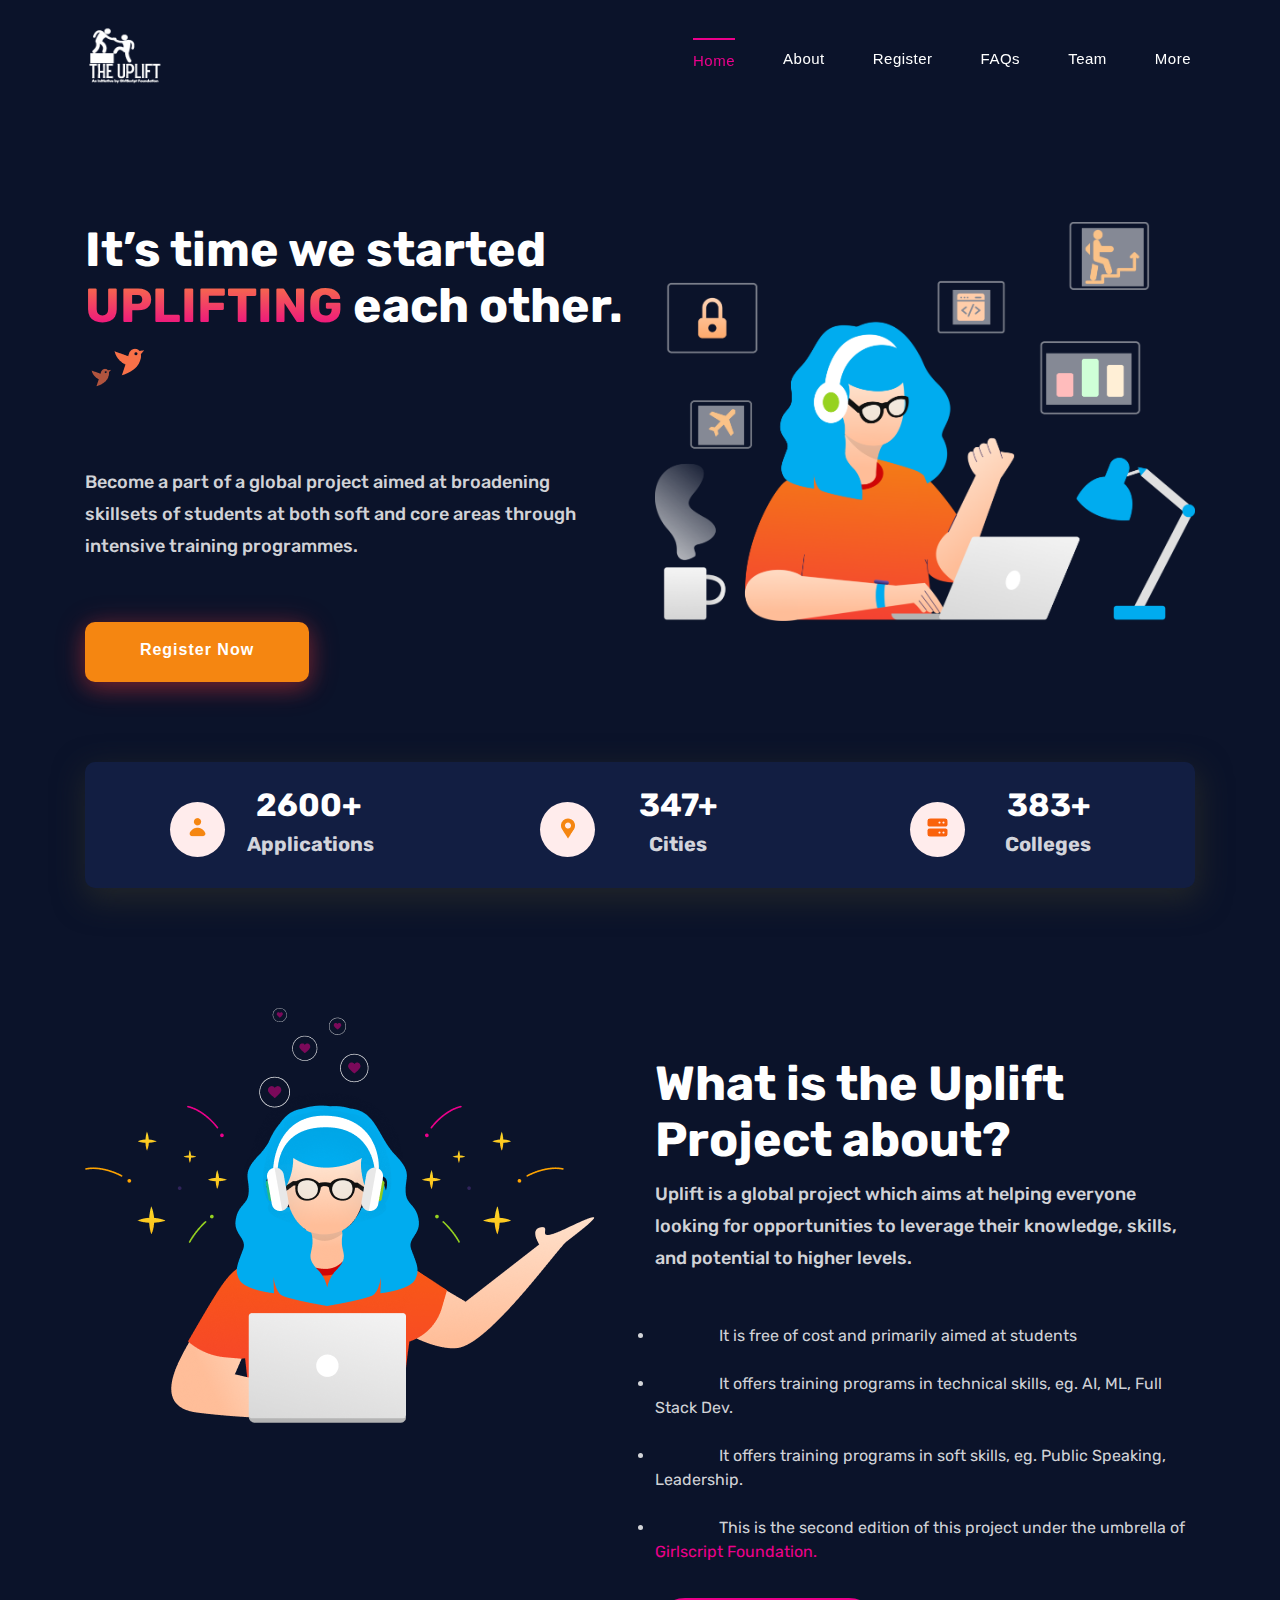
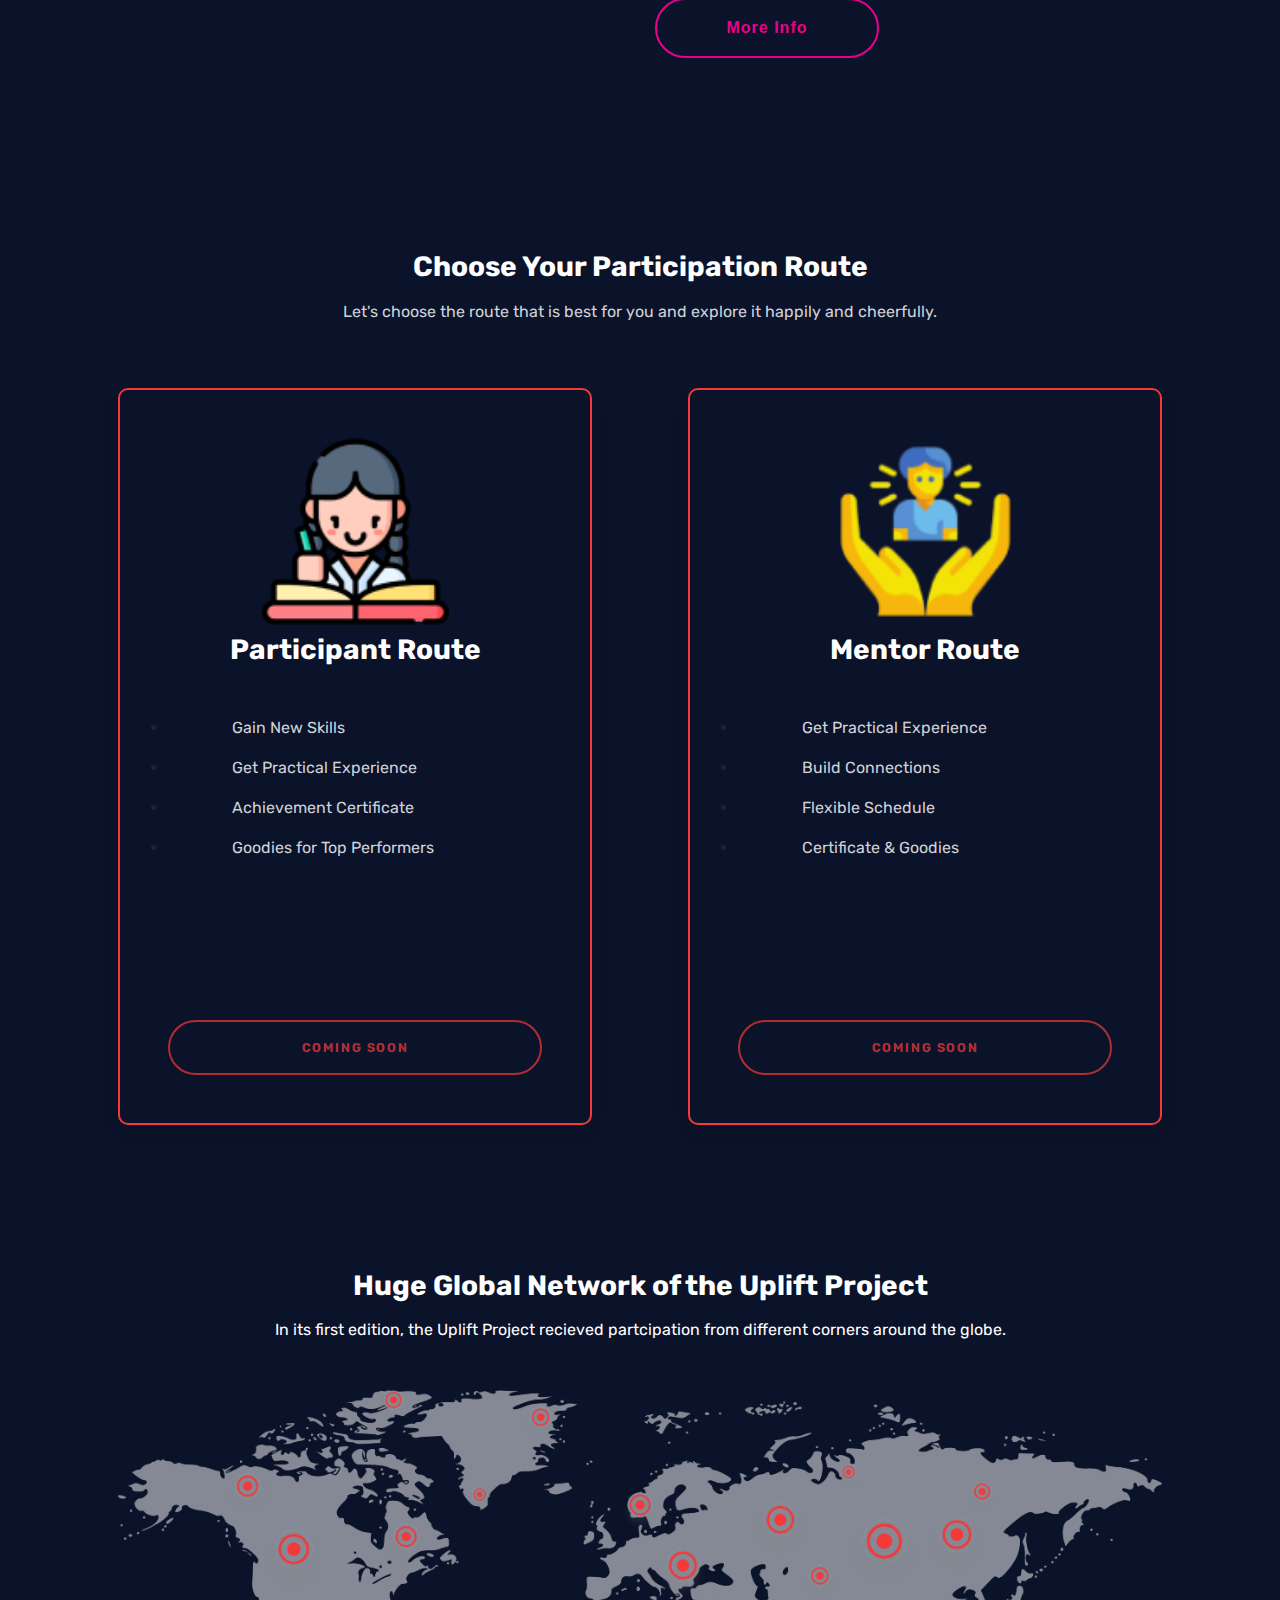
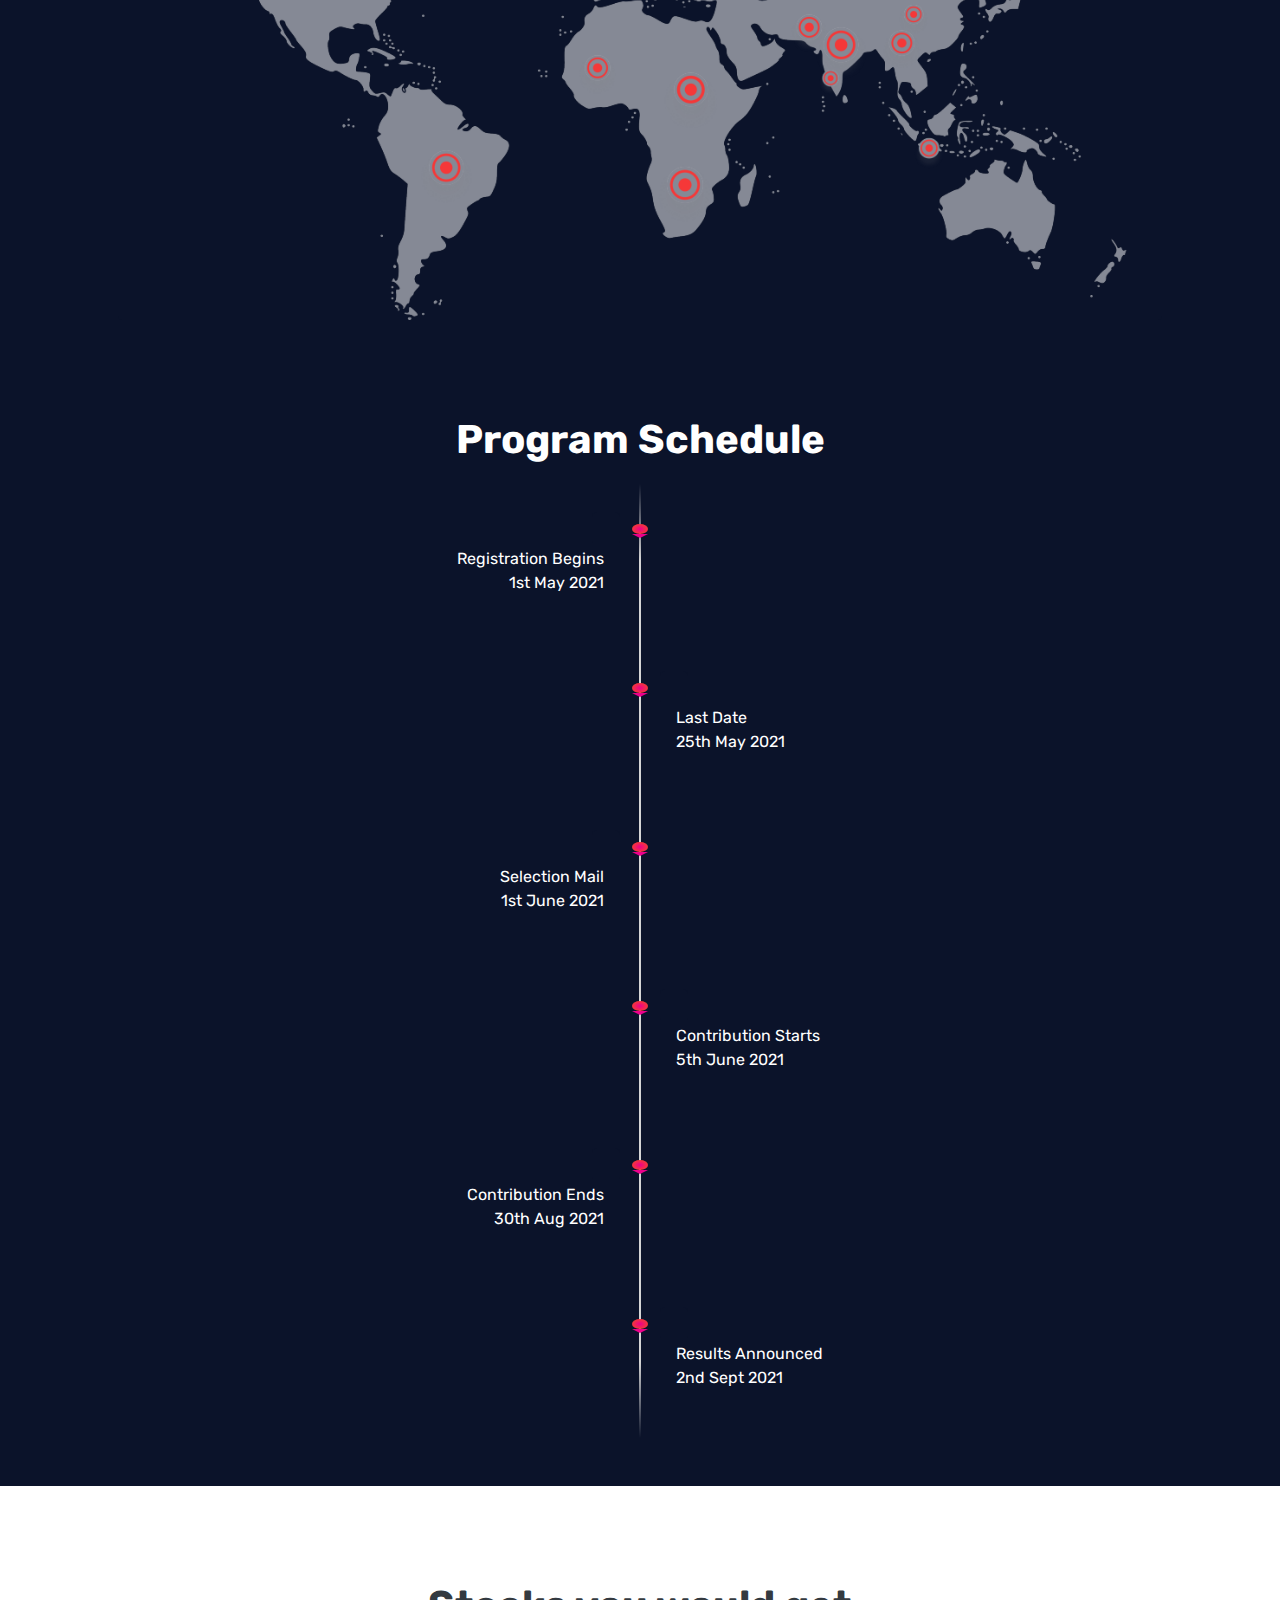
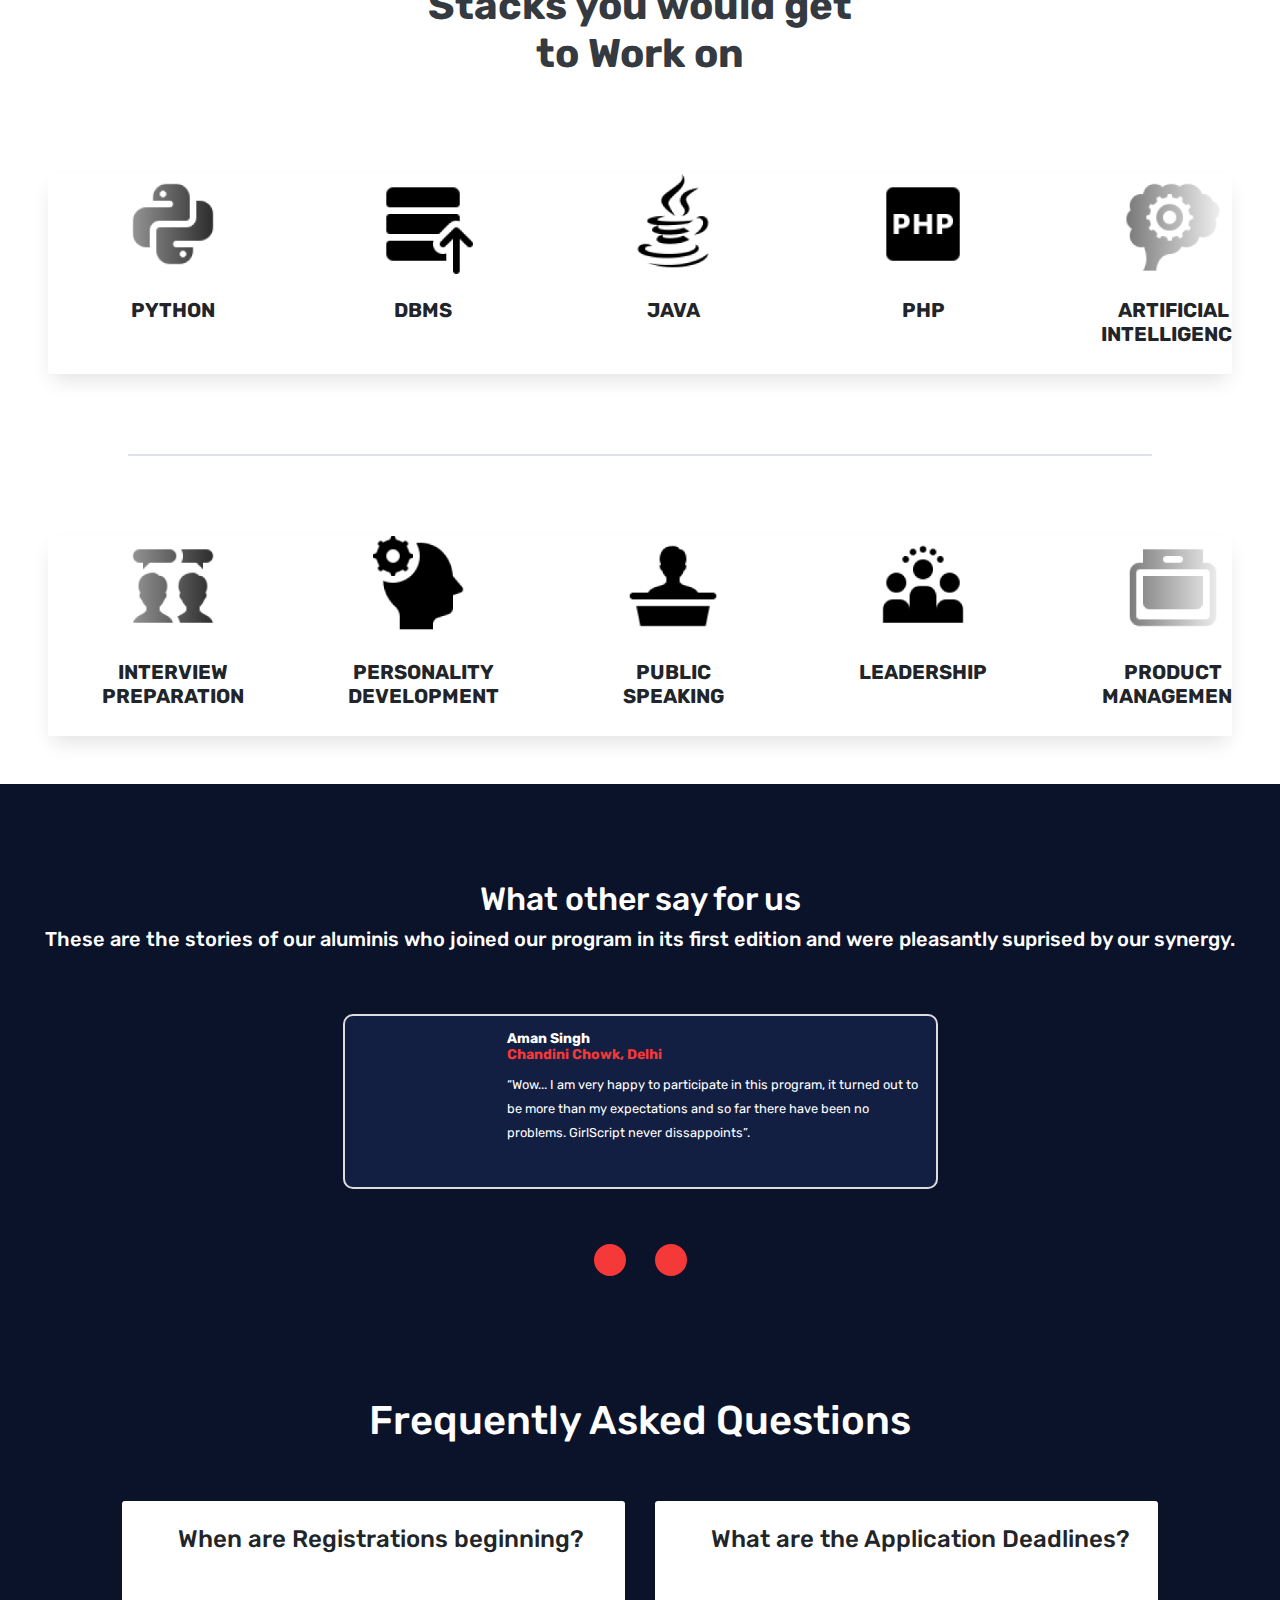
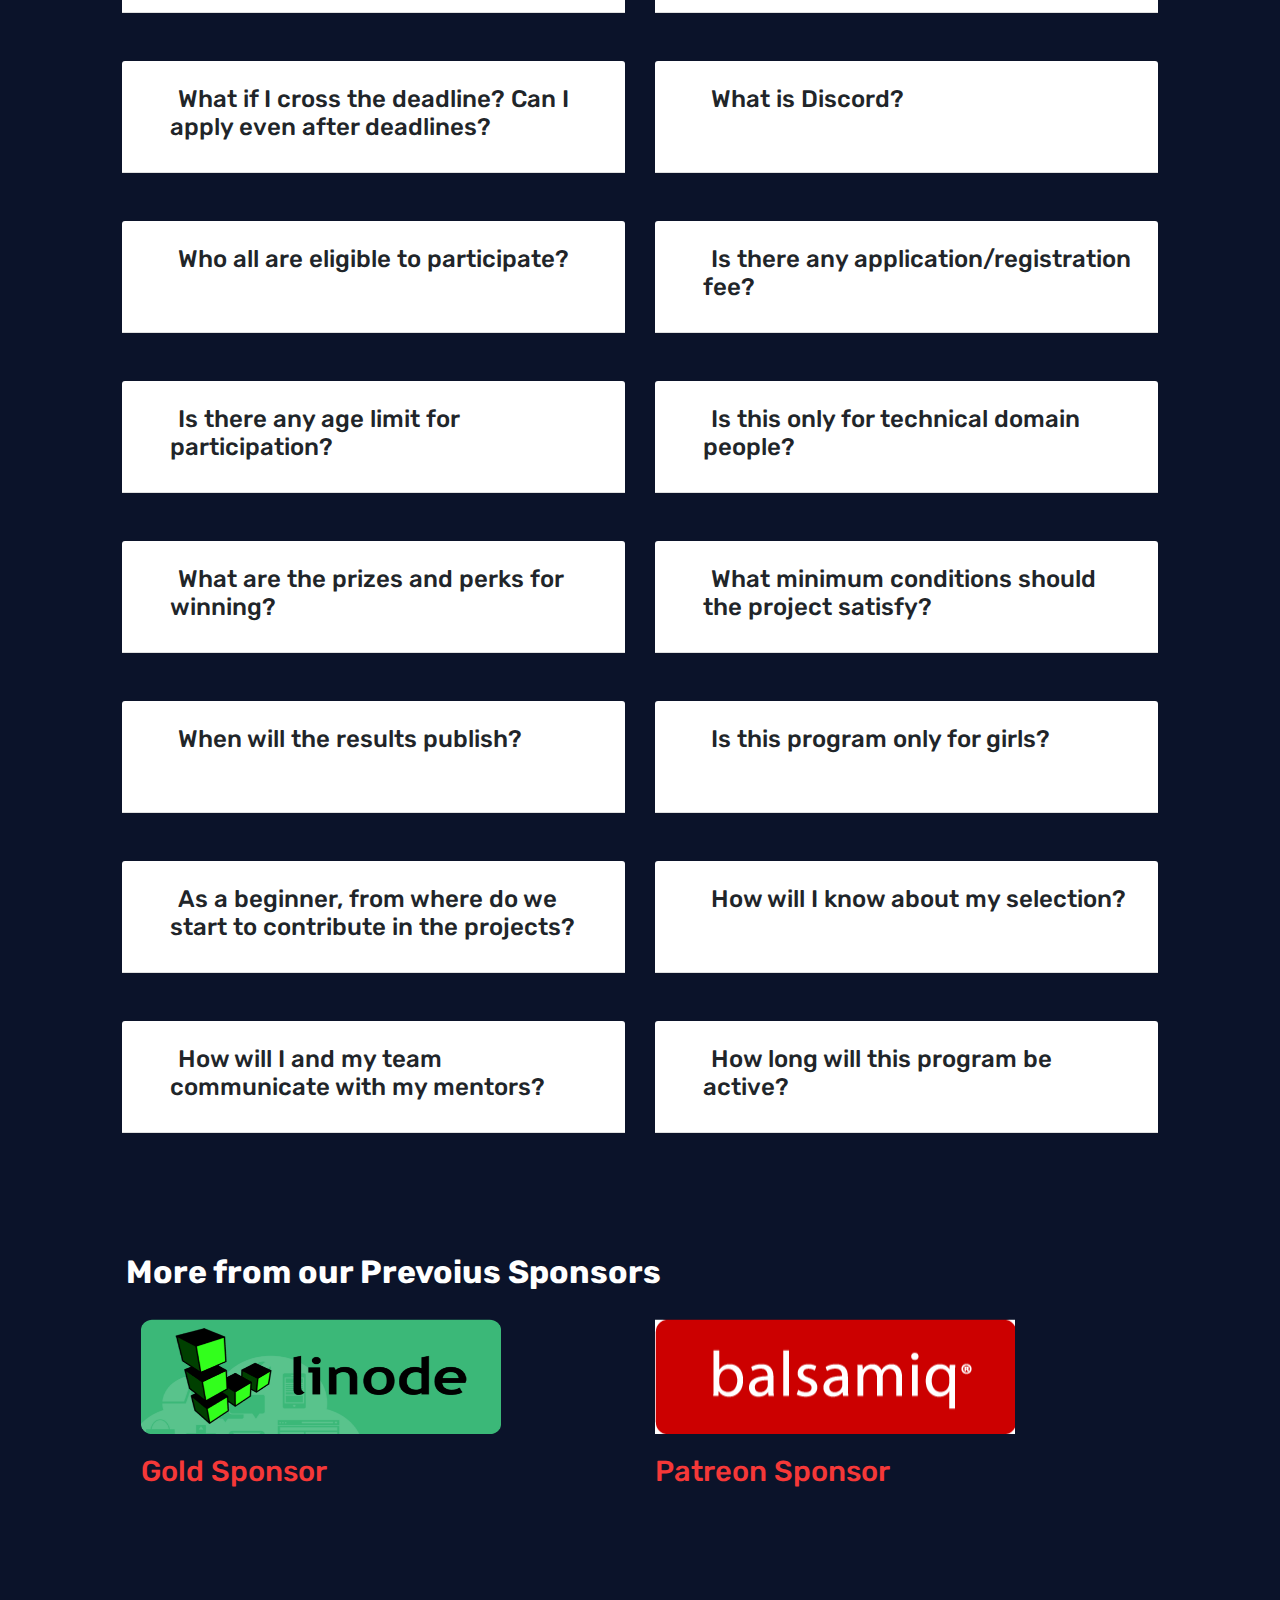
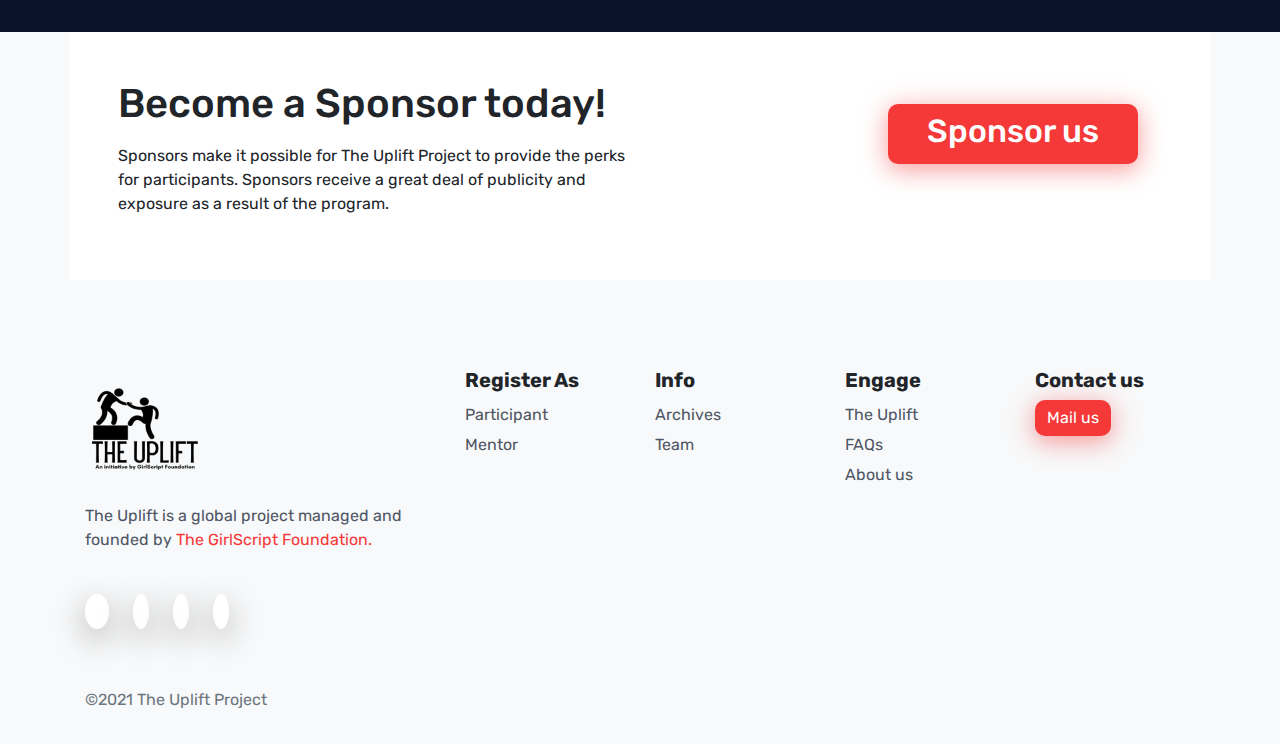
==== commit 8d5c176a: "Merge pull request #7 from srrathi/master" ====
--- a/index.html
+++ b/index.html
@@ -257,14 +257,12 @@
                                     <span class="fa-li mr-5"><i class="fas fa-check"></i></span><span
                                         class="ml-3 place">Goodies for Top Performers</span>
                                 </li>
-                                <!-- <li class="text-muted"><span class="fa-li"><i class="fas fa-times"></i></span>Unlimited
-                                    Private Projects</li>
-                                <li class="text-muted"><span class="fa-li"><i class="fas fa-times"></i></span>Dedicated
-                                    Phone Support</li>
-                                <li class="text-muted"><span class="fa-li"><i class="fas fa-times"></i></span>Free
-                                    Subdomain</li>
-                                <li class="text-muted"><span class="fa-li"><i class="fas fa-times"></i></span>Monthly
-                                    Status Reports</li> -->
+
+                                <!-- <li>
+                                    <span class="fa-li mr-5"><i class="fas text-white fa-check-double"></i></span><span
+                                        class="ml-3 place">Last Date to Apply: 25th May 2021</span>
+                                </li> -->
+                                
                             </ul>
                             <a style="pointer-events: none" href="#" class="btn btn-block btn-primary select-btn text-uppercase">Coming Soon</a>
                         </div>
@@ -299,14 +297,11 @@
                                     <span class="fa-li mr-5"><i class="fas fa-check"></i></span><span
                                         class="ml-3 place">Certificate & Goodies</span>
                                 </li>
-                                <!-- <li class="text-muted"><span class="fa-li"><i class="fas fa-times"></i></span>Unlimited
-                                    Private Projects</li>
-                                <li class="text-muted"><span class="fa-li"><i class="fas fa-times"></i></span>Dedicated
-                                    Phone Support</li>
-                                <li class="text-muted"><span class="fa-li"><i class="fas fa-times"></i></span>Free
-                                    Subdomain</li>
-                                <li class="text-muted"><span class="fa-li"><i class="fas fa-times"></i></span>Monthly
-                                    Status Reports</li> -->
+                                <!-- <li>
+                                    <span class="fa-li mr-5"><i class="fas text-white fa-check-double"></i></span><span
+                                        class="ml-3 place">Last Date to Apply: 15th May 2021</span>
+                                </li> -->
+                                
                             </ul>
                             <a style="pointer-events: none" href="#" class="btn btn-block btn-primary select-btn text-uppercase">Coming Soon</a>
                         </div>
@@ -343,6 +338,18 @@
         </header>
 
         <ul class="timeline mb-5">
+            <li>
+                <div class="direction-l box">
+                    <div class="flag-wrapper">
+                        <span class="hexa"></span>
+                        <span class="flag"><i class="fas text-white fa-2x fa-clipboard"></i>&nbsp;&nbsp;</span>
+                        <!--         <span class="time-wrapper"><span class="time">Feb 2015</span></span> -->
+                    </div>
+                    <div class="desc mt-0 pt-1 mr-0 text-white">
+                        Registration Begins<br />1st May 2021
+                    </div>
+                </div>
+            </li>
             <!-- Item 1 -->
             <li>
                 <div class="direction-r box">
@@ -662,6 +669,28 @@
             <div class="col-10 d-flex justify-content-center">
                 <div class="accordion d-flex justify-content-center" id="faqExample">
                     <div class="row d-flex justify-content-center">
+
+                        <div class="col-lg-6 mx-auto">
+                            <div class="card mb-5">
+                                <div class="card-header font-weight-bolde p-4 pl-5 pb-4 bg-white" id="headingZero">
+                                    <h4 class="mb-0">
+                                        <i class="far fa-question-circle pr-2"></i>When are Registrations beginning?
+                                        <button class="btn btn-link btn0 collapsed float-right" type="button"
+                                            data-toggle="collapse" data-target="#collapseZero" aria-expanded="false"
+                                            aria-controls="collapseTwo">
+                                            <i class="fas fa-angle-down fa-2x"></i>
+                                        </button>
+                                    </h4>
+                                </div>
+                                <div id="collapseZero" class="collapse bg-white" aria-labelledby="headingZero"
+                                    data-parent="#faqExample">
+                                    <div class="card-body text-primary bg-white">
+                                        <h4>For Mentors Applications will out on 1st May 2021 and for Participants on 12th May 2021
+                                        </h4>
+                                    </div>
+                                </div>
+                            </div>
+                        </div>
                         <div class="col-lg-6 mx-auto">
                             <div class="card mb-5 faq">
                                 <div class="card-header font-weight-bolde p-4 pl-5 pb-4 bg-white" id="headingOne">
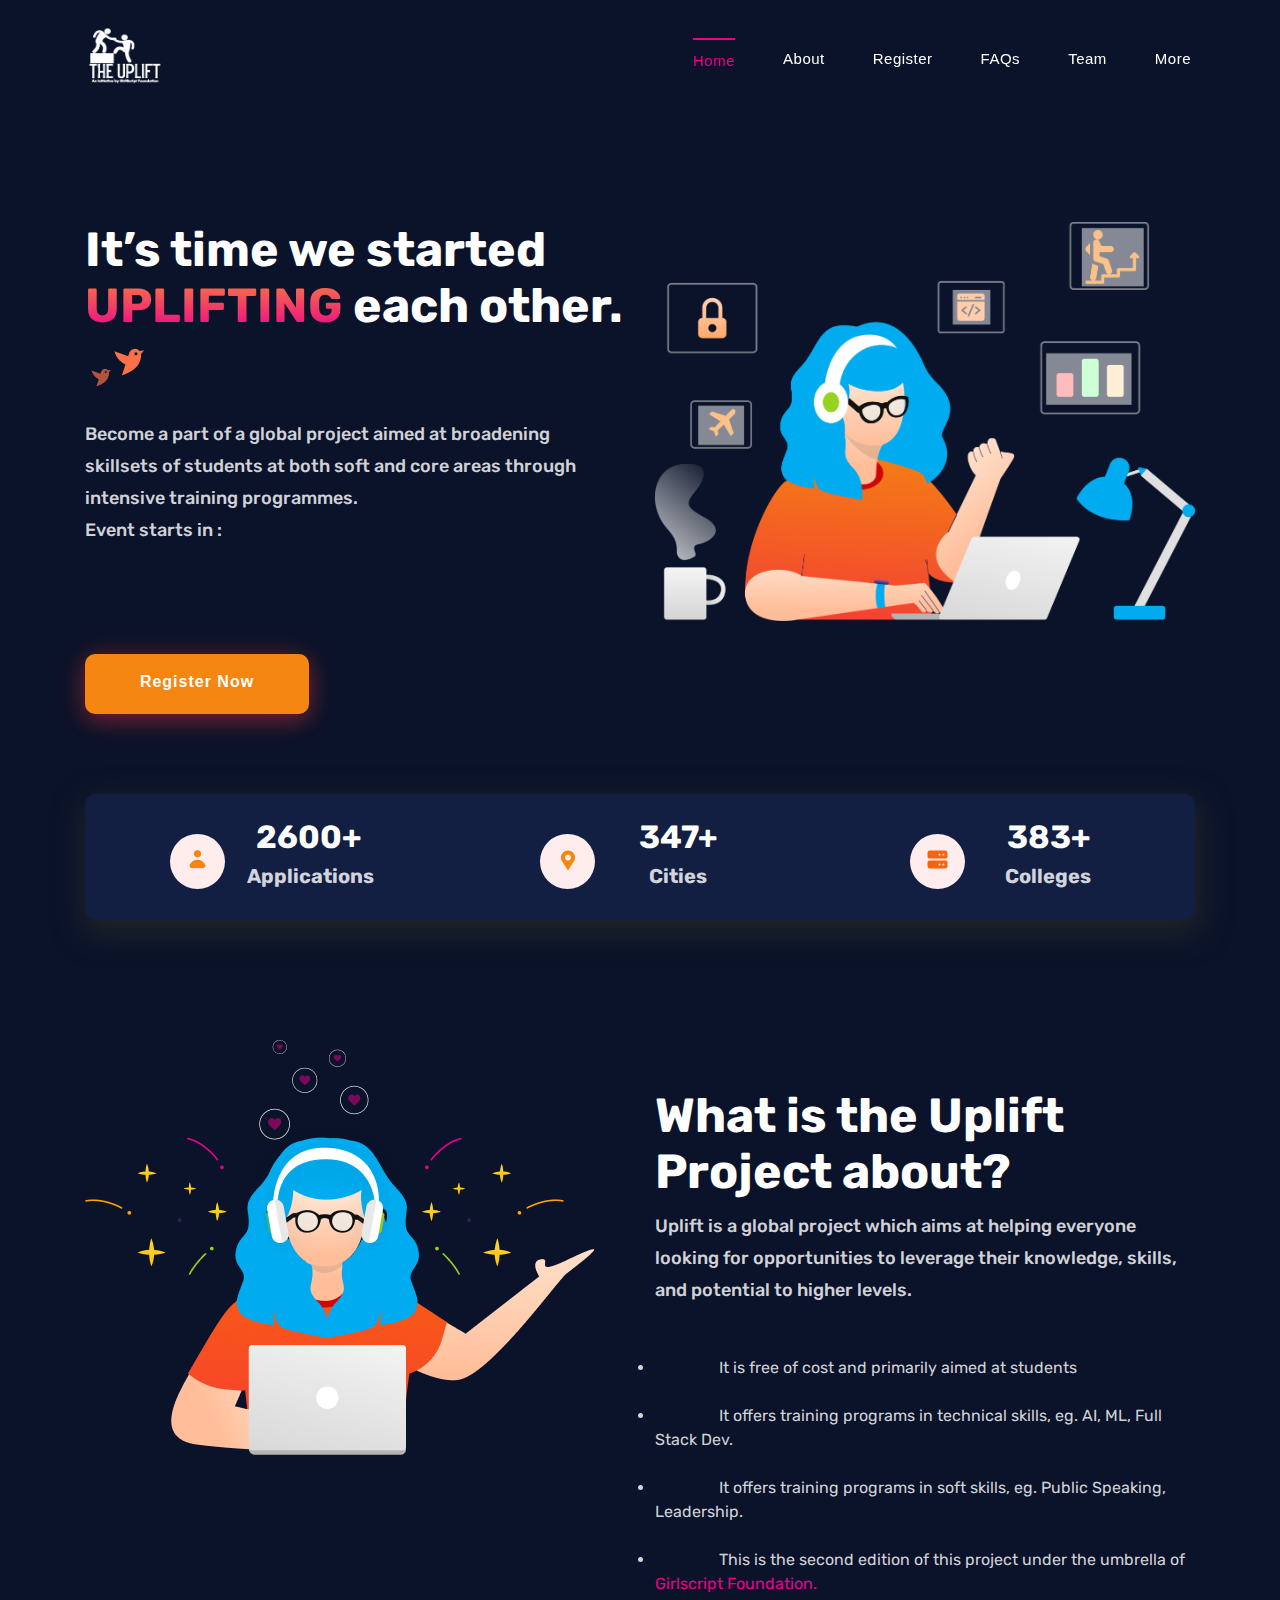
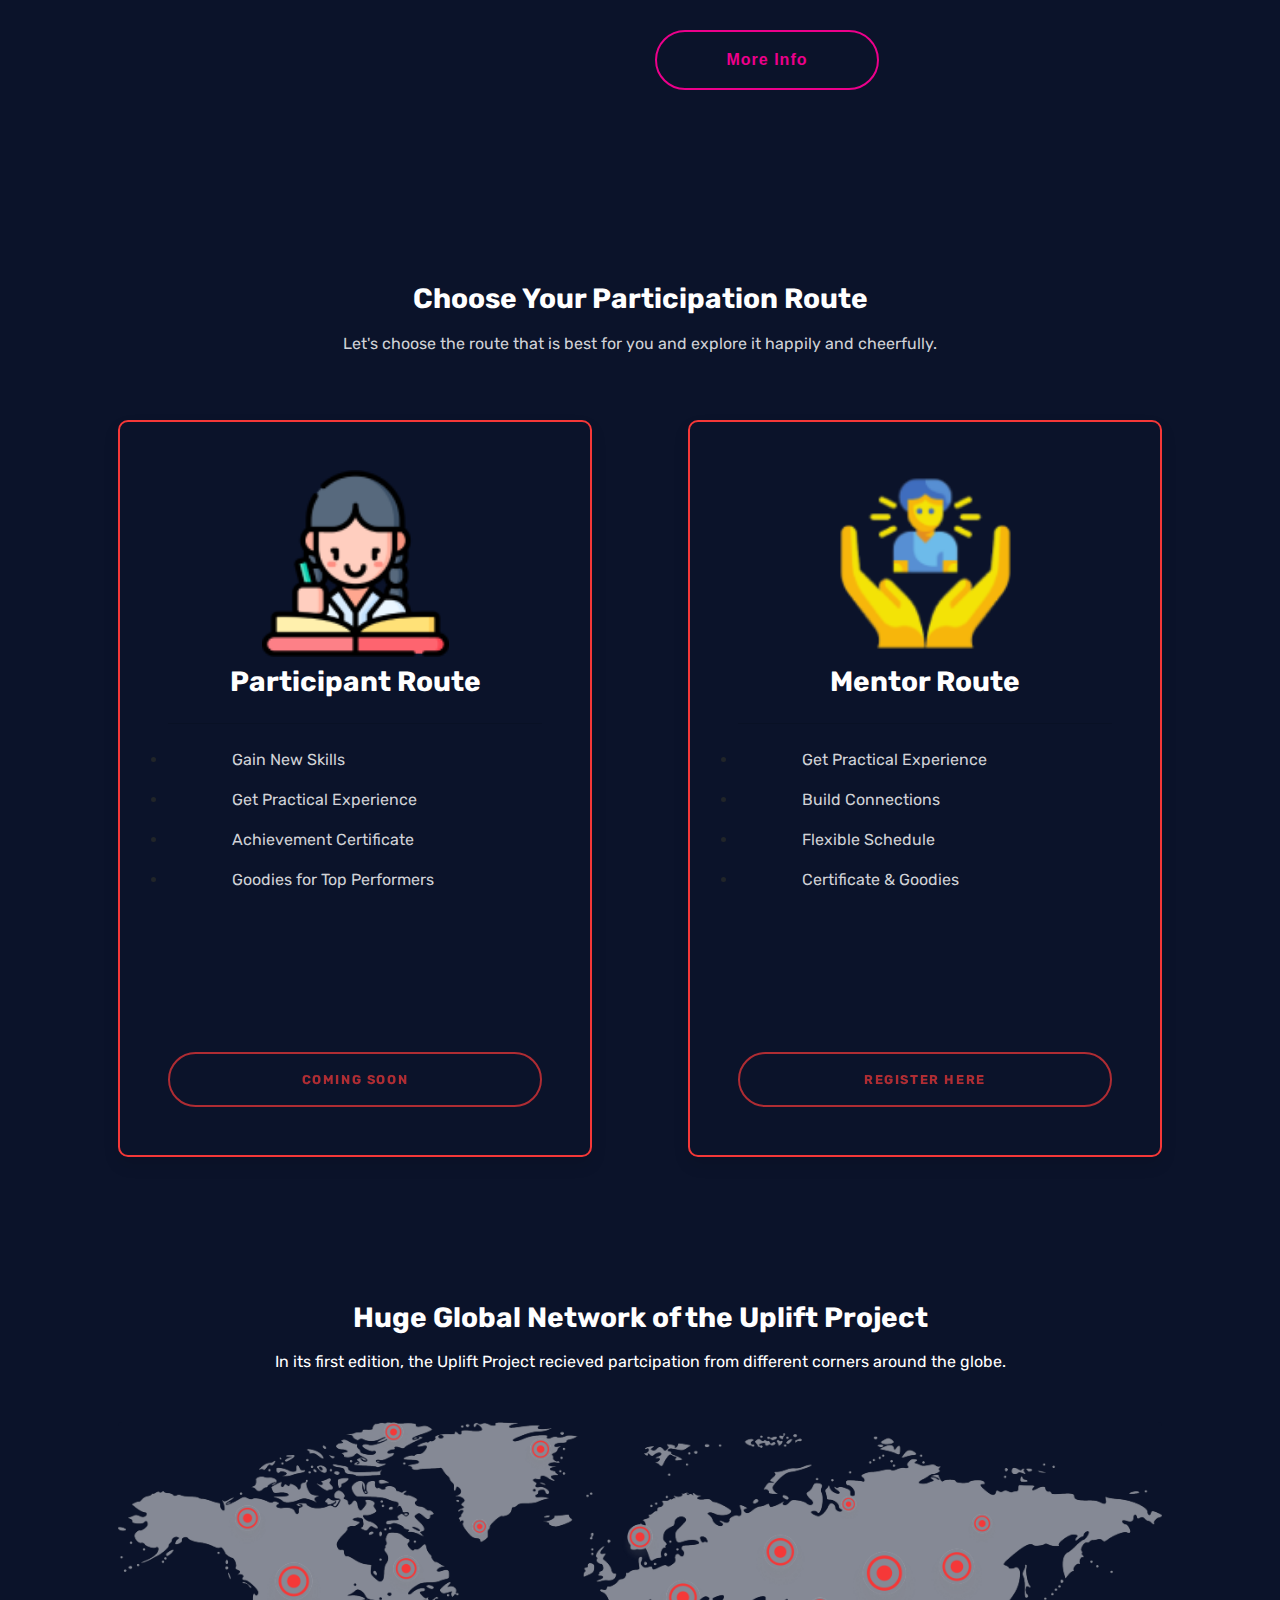
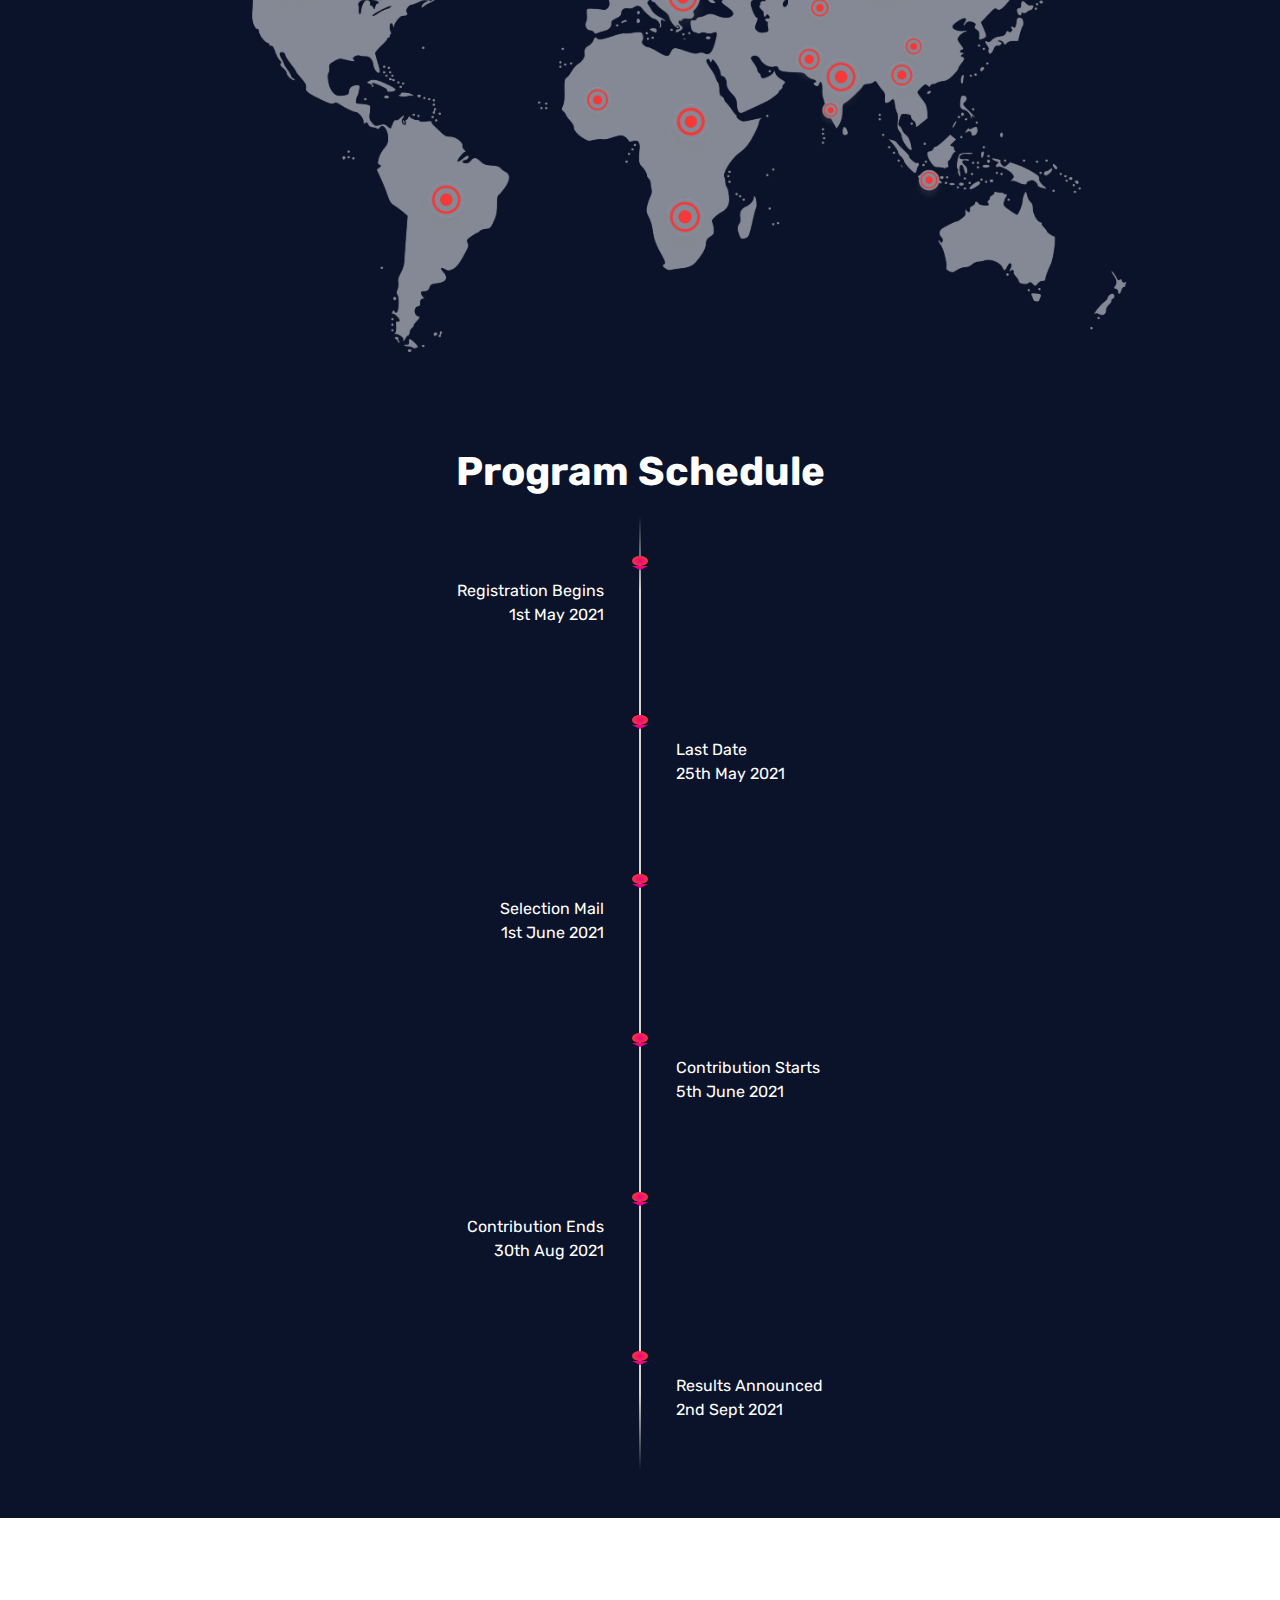
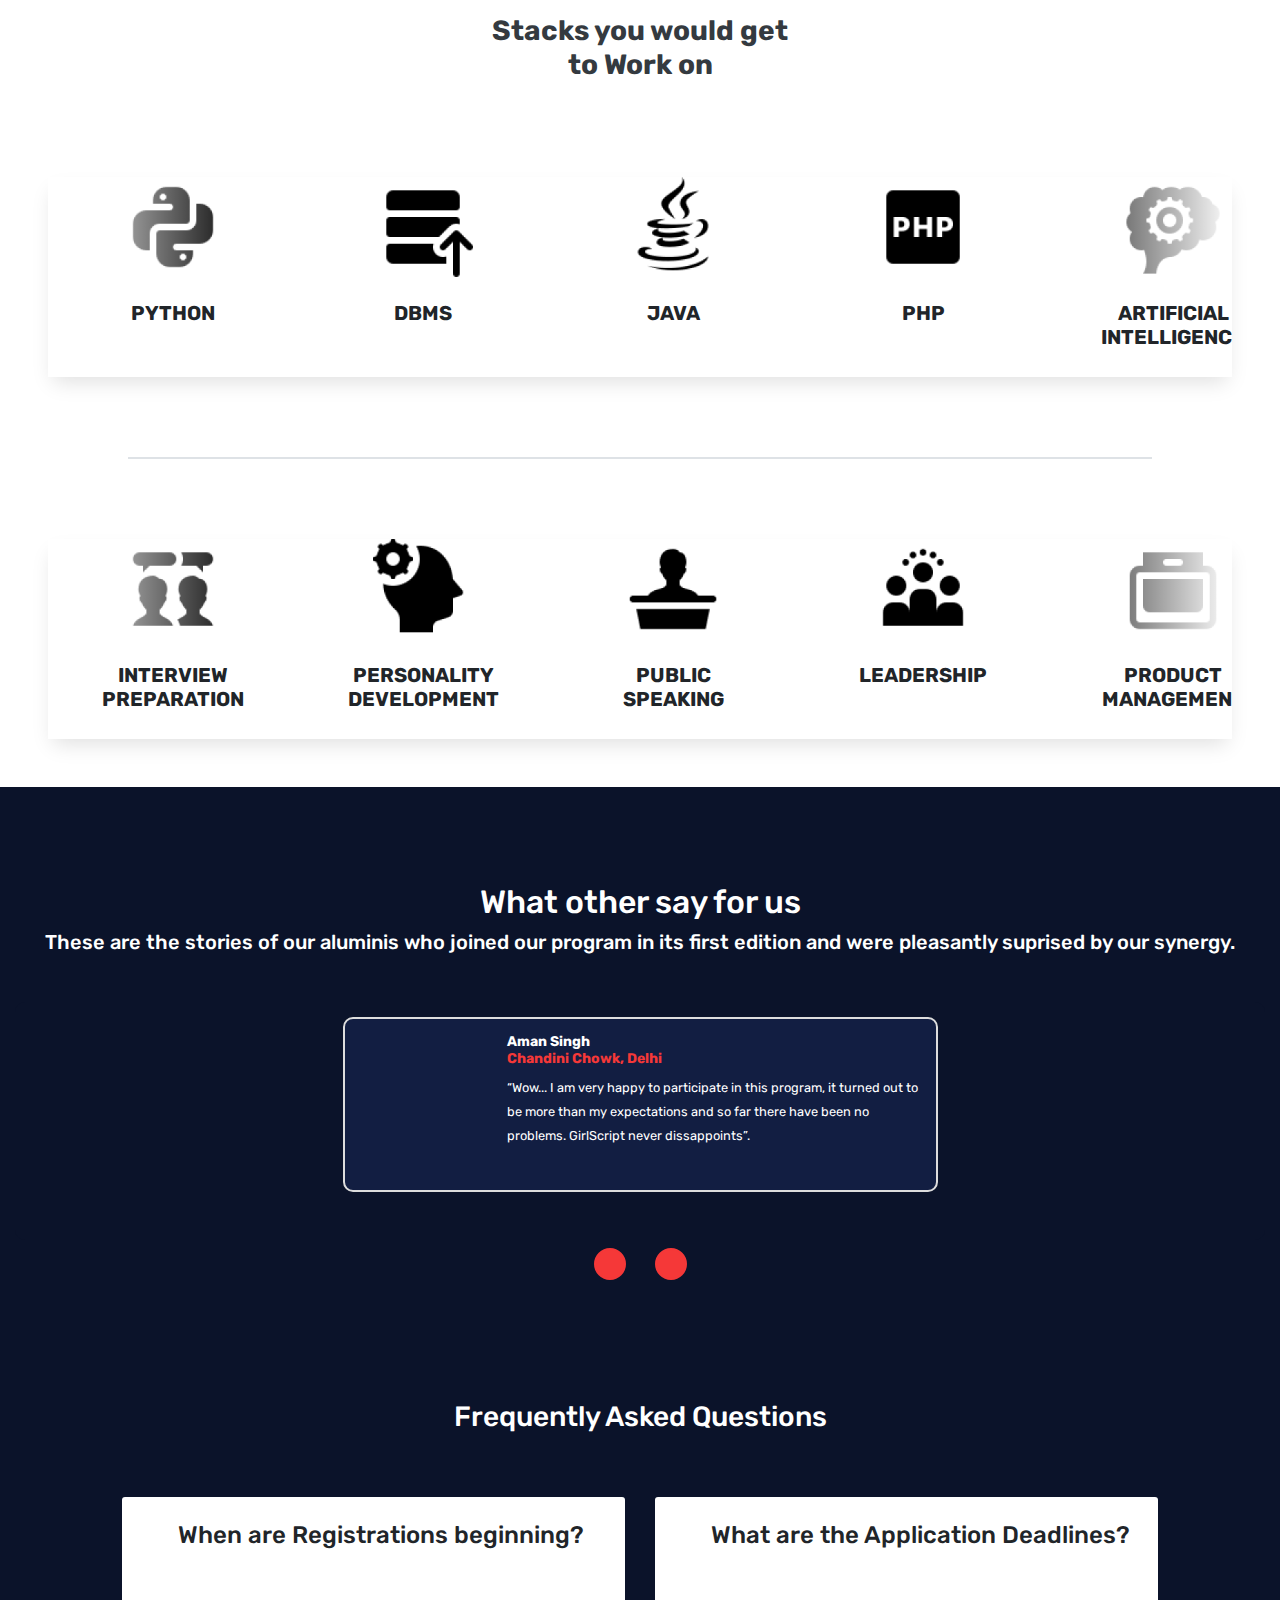
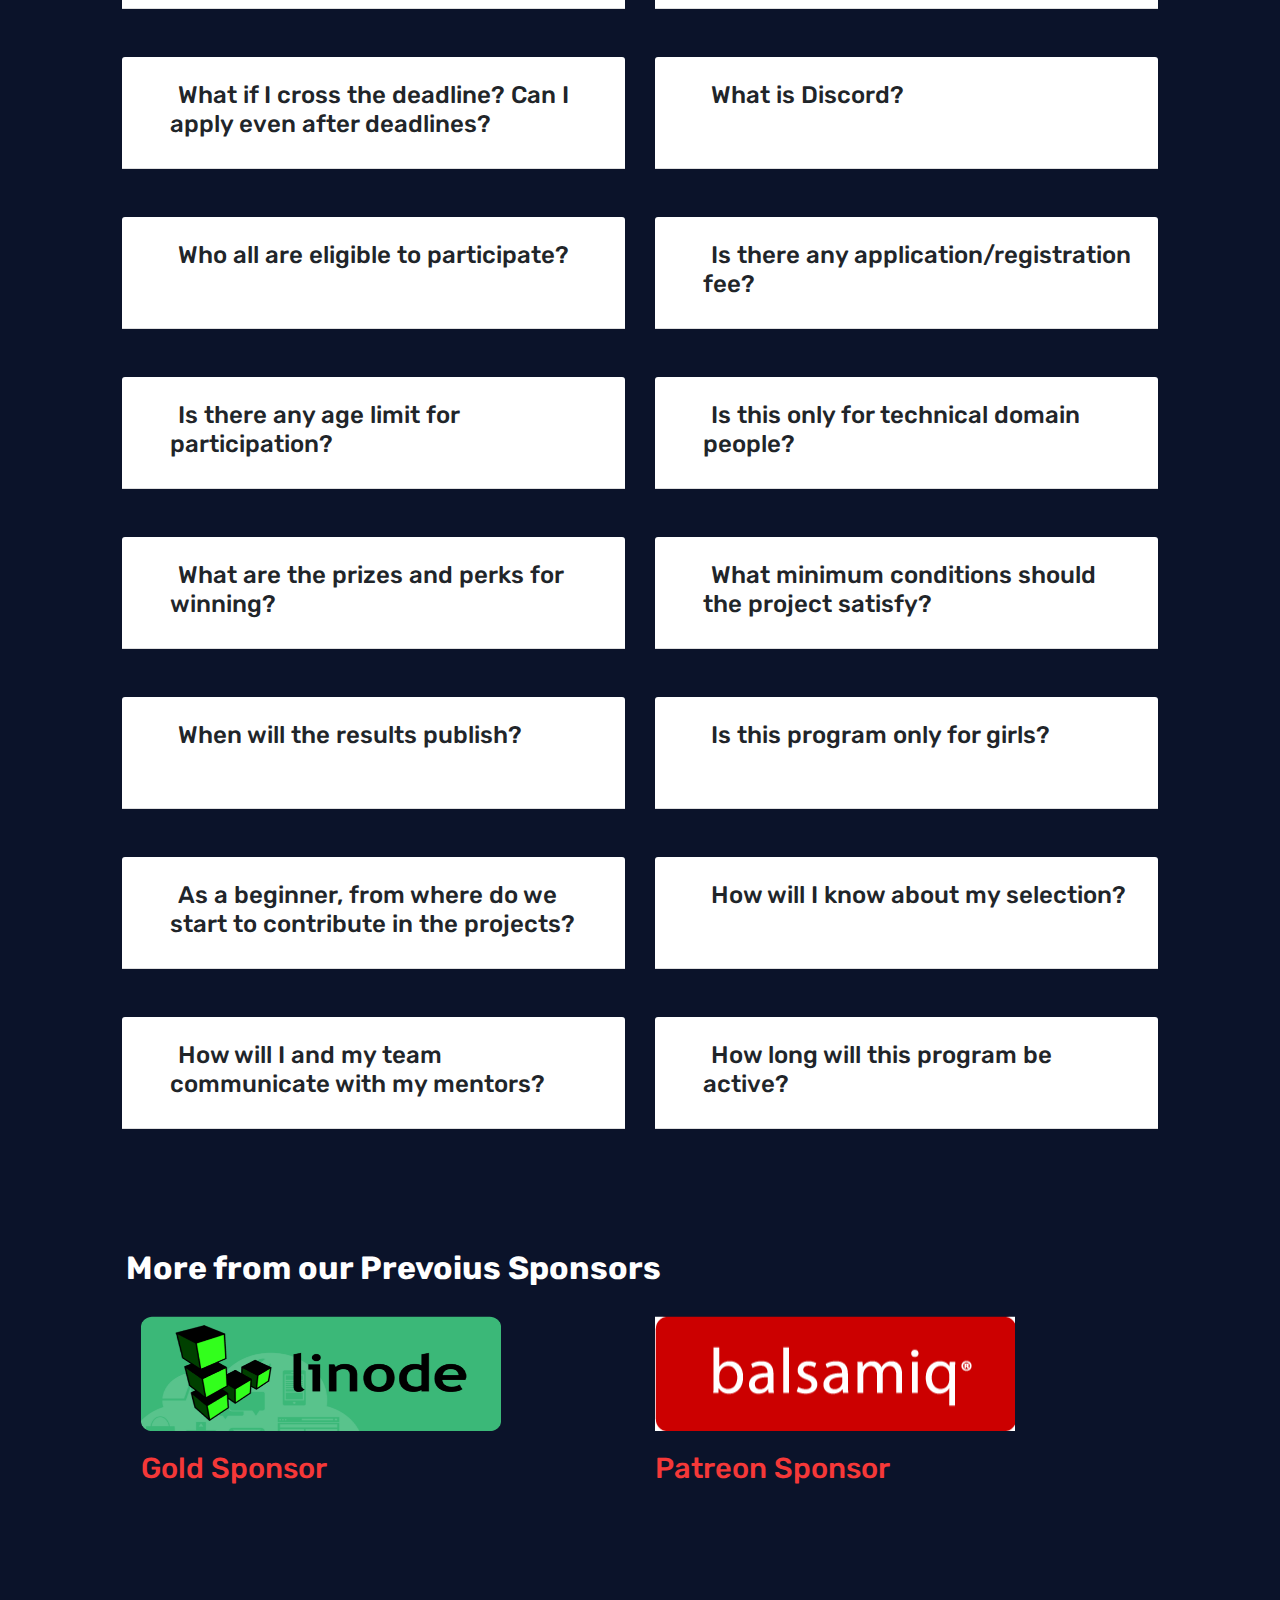
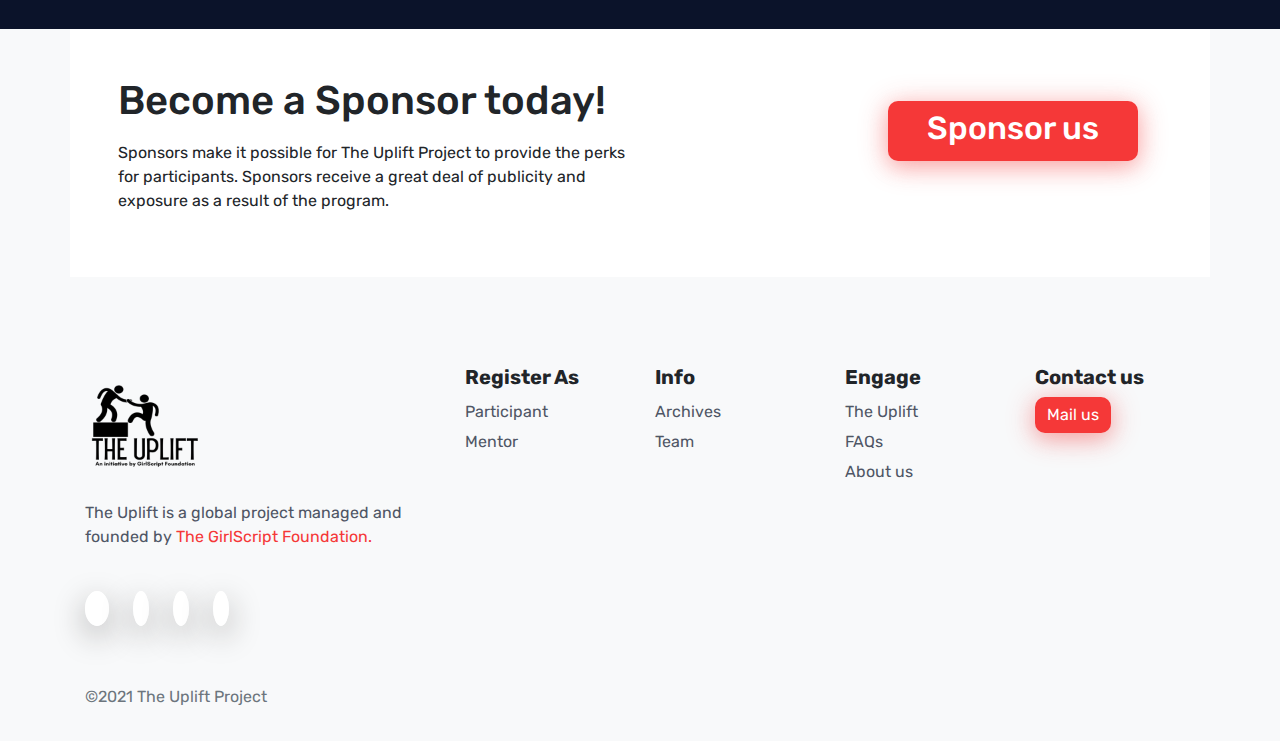
==== commit 6da455a9: "SIB chat integrated" ====
--- a/index.html
+++ b/index.html
@@ -20,7 +20,23 @@
     <link rel="stylesheet" href="css/faq.css">
     <link rel="stylesheet" href="css/timeline.css" />
     <link rel="stylesheet" href="css/footer.css" />
+    <link rel="stylesheet" type="text/css" href="css/timer.css">
     <!-- <link href="assets/vendor/aos/aos.css" rel="stylesheet"> -->
+    <script type="text/javascript">
+        (function () {
+            window.sib = { equeue: [], client_key: "t6009i1gpcl9bz688q62u82f" };
+            /* OPTIONAL: email to identify request*/
+            // window.sib.email_id = 'example@domain.com';
+            /* OPTIONAL: to hide the chat on your script uncomment this line (0 = chat hidden; 1 = display chat) */
+            // window.sib.display_chat = 0;
+            // window.sib.display_logo = 0;
+            /* OPTIONAL: to overwrite the default welcome message uncomment this line*/
+            // window.sib.custom_welcome_message = 'Hello, how can we help you?';
+            /* OPTIONAL: to overwrite the default offline message uncomment this line*/
+            // window.sib.custom_offline_message = 'We are currently offline. In order to answer you, please indicate your email in your messages.';
+            window.sendinblue = {}; for (var j = ['track', 'identify', 'trackLink', 'page'], i = 0; i < j.length; i++) { (function (k) { window.sendinblue[k] = function () { var arg = Array.prototype.slice.call(arguments); (window.sib[k] || function () { var t = {}; t[k] = arg; window.sib.equeue.push(t); })(arg[0], arg[1], arg[2]); }; })(j[i]); } var n = document.createElement("script"), i = document.getElementsByTagName("script")[0]; n.type = "text/javascript", n.id = "sendinblue-js", n.async = !0, n.src = "https://sibautomation.com/sa.js?key=" + window.sib.client_key, i.parentNode.insertBefore(n, i), window.sendinblue.page();
+        })();
+    </script>
 </head>
 
 <body>
@@ -94,15 +110,57 @@
                     data-aos="fade-up" data-aos-delay="200">
                     <h1>
                         It’s time we started
-                        <span class="uplift-gradient">UPLIFTING</span> each other.<img class="pb-3 mb-5"
+                        <span class="uplift-gradient">UPLIFTING</span> each other.<img class="pb-3"
                             src="assets/Bird vectors/Group 1310 - Copy.png" alt="bird" />
                     </h1>
                     <h3>
                         Become a part of a global project aimed at broadening skillsets of
                         students at both soft and core areas through intensive training
-                        programmes.
+                        programmes.<br>
+                        Event starts in :
                     </h3>
-                    <div class="d-lg-flex">
+                    <!-- TIMER START -->
+                    <!-- <div class="timer-container mt-0 mb-0">
+                    <div class="balloon white">
+                        <div class="star-red"></div>
+                        <div class="face">
+                            <div class="eye"></div>
+                            <div class="mouth happy"></div>
+                        </div>
+                        <div class="triangle"></div>
+                        <div class="string"></div>
+                    </div>
+
+                    <div class="balloon red">
+                        <div class="star"></div>
+                        <div class="face">
+                            <div class="eye"></div>
+                            <div class="mouth happy"></div>
+                        </div>
+                        <div class="triangle"></div>
+                        <div class="string"></div>
+                    </div>
+
+                    <div class="balloon blue">
+                        <div class="star"></div>
+                        <div class="face">
+                            <div class="eye"></div>
+                            <div class="mouth happy"></div>
+                        </div>
+                        <div class="triangle"></div>
+                        <div class="string"></div>
+                    </div>
+                    <div id="timer"></div>
+                    <div class="timer-text">
+                        <div class="mt-2">DAYS</div>
+                        <div class="mt-2">HOURS</div>
+                        <div class="mt-2">MINS</div>
+                        <div class="mt-2">SECS</div>
+
+                    </div>
+                </div> -->
+                    <!-- TIMER ENDS -->
+                    <div class="d-lg-flex mt-5">
                         <a href="#register" class="text-center p-3 btn-get-started scrollto">Register Now</a>
                         <!-- <a href="https://www.youtube.com/watch?v=jDDaplaOz7Q" class="venobox btn-watch-video"
                             data-vbtype="video" data-autoplay="true"> Watch Video <i class="icofont-play-alt-2"></i></a> -->
@@ -261,10 +319,11 @@
                                 <!-- <li>
                                     <span class="fa-li mr-5"><i class="fas text-white fa-check-double"></i></span><span
                                         class="ml-3 place">Last Date to Apply: 25th May 2021</span>
-                                </li> -->
-                                
+                                    </li> -->
+
                             </ul>
-                            <a style="pointer-events: none" href="#" class="btn btn-block btn-primary select-btn text-uppercase">Coming Soon</a>
+                            <a style="pointer-events: none" href="#"
+                                class="btn btn-block btn-primary select-btn text-uppercase">Coming Soon</a>
                         </div>
                     </div>
                 </div>
@@ -300,10 +359,11 @@
                                 <!-- <li>
                                     <span class="fa-li mr-5"><i class="fas text-white fa-check-double"></i></span><span
                                         class="ml-3 place">Last Date to Apply: 15th May 2021</span>
-                                </li> -->
-                                
+                                    </li> -->
+
                             </ul>
-                            <a style="pointer-events: none" href="#" class="btn btn-block btn-primary select-btn text-uppercase">Coming Soon</a>
+                            <a target="_blank" href="https://forms.gle/q1vs52wW2x8jbp6aA"
+                                class="btn btn-block btn-primary select-btn text-uppercase">Register here</a>
                         </div>
                     </div>
                 </div>
@@ -431,9 +491,9 @@
     <!-- stack section start -->
     <section class="container-fluid p-5 mt-5 bg-white">
         <div class="text-center p-5 text-dark">
-            <h1 class="font-weight-bold mb-5">
+            <h3 class="font-weight-bold mb-5">
                 Stacks you would get<br />to Work on
-            </h1>
+            </h3>
         </div>
         <div class="first-row">
             <div class="slider">
@@ -663,7 +723,9 @@
 
     <div class="container-fluid py-3">
         <div class="title h1 text-center p-5 text-white" id="faq">
-            <span>Frequently Asked Questions</span>
+            <span>
+                <h3>Frequently Asked Questions</h3>
+            </span>
         </div>
         <div class="row d-flex justify-content-center font-weight-bold">
             <div class="col-10 d-flex justify-content-center">
@@ -685,7 +747,8 @@
                                 <div id="collapseZero" class="collapse bg-white" aria-labelledby="headingZero"
                                     data-parent="#faqExample">
                                     <div class="card-body text-primary bg-white">
-                                        <h4>For Mentors Applications will out on 1st May 2021 and for Participants on 12th May 2021
+                                        <h4>For Mentors Applications will out on 1st May 2021 and for Participants on
+                                            12th May 2021
                                         </h4>
                                     </div>
                                 </div>
@@ -707,7 +770,8 @@
                                 <div id="collapseOne" class="collapse bg-white" aria-labelledby="headingOne"
                                     data-parent="#faqExample">
                                     <div class="card-body text-primary bg-white">
-                                        <h4>25th May 2021 is the deadline for the Participants Applications and 15th May 2021 for Mentors Application.</h4>
+                                        <h4>25th May 2021 is the deadline for the Participants Applications and 15th May
+                                            2021 for Mentors Application.</h4>
                                     </div>
                                 </div>
                             </div>
@@ -1091,7 +1155,8 @@
                     </p>
                 </div>
                 <div class="col-lg-6 col-sm-12 text-right align-center">
-                    <a href="#" type="button" class="btn btn-dark text-white m-4 btn-lg sponsor-btn">
+                    <a href=" https://forms.gle/D6hZythRQfaMXmAP8" target="_blank" type="button"
+                        class="btn btn-dark text-white m-4 btn-lg sponsor-btn">
                         <h2>Sponsor us</h2>
                     </a>
                 </div>
@@ -1139,7 +1204,7 @@
                         <li><a href="team.html">Team</a></li>
                         <!-- <li><a href="mailto:upliftproject@girlscript.tech">Contact us<br><span
                                     style="color: rgb(245, 56, 56); word-wrap: break-word;">upliftproject@girlscript.tech</span></a>
-                        </li> -->
+                                </li> -->
                     </ul>
                 </div>
 
@@ -1185,6 +1250,7 @@
     <script src="assets/vendor/bootstrap/js/bootstrap.bundle.min.js"></script>
     <script src="assets/vendor/jquery.easing/jquery.easing.min.js"></script>
     <script src="assets/vendor/aos/aos.js"></script>
+    <script type="text/javascript" src="js/timer.js"></script>
 
     <script src="https://cdnjs.cloudflare.com/ajax/libs/tether/1.4.0/js/tether.min.js"
         integrity="sha384-DztdAPBWPRXSA/3eYEEUWrWCy7G5KFbe8fFjk5JAIxUYHKkDx6Qin1DkWx51bBrb"
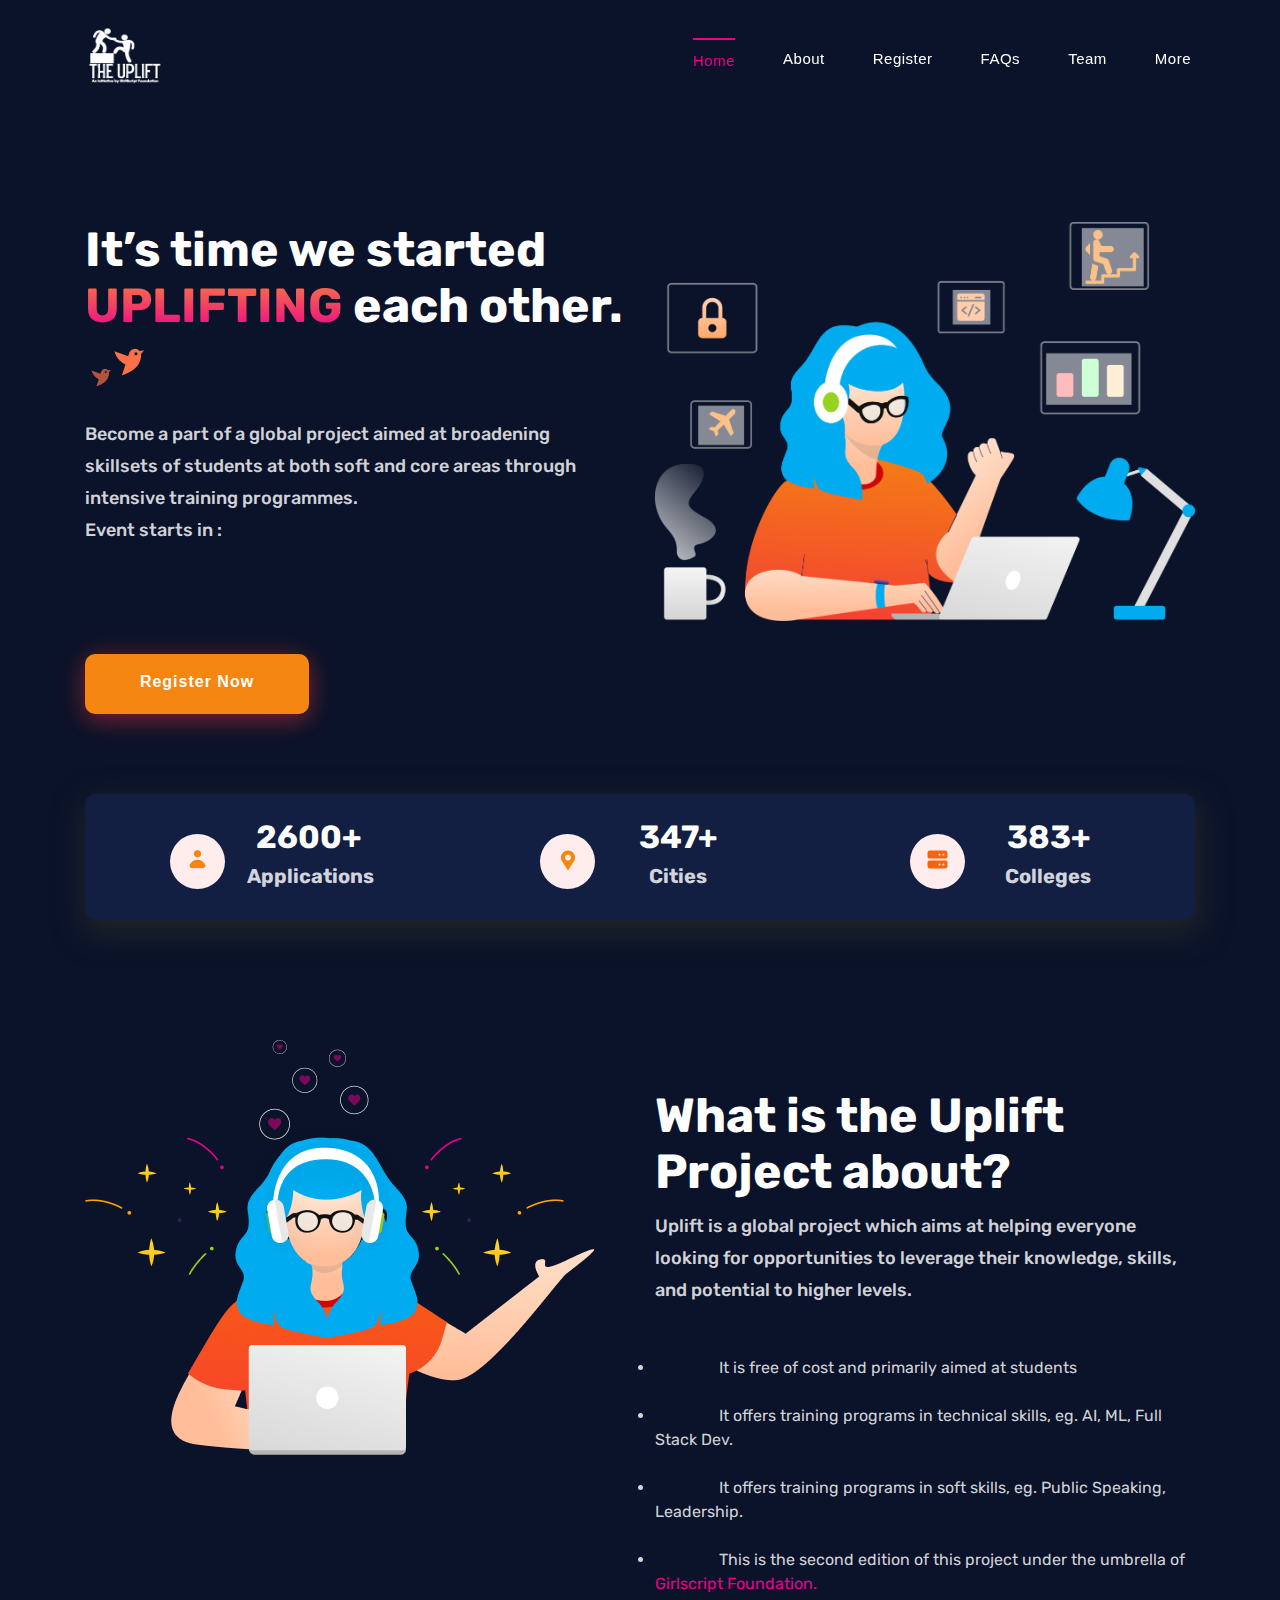
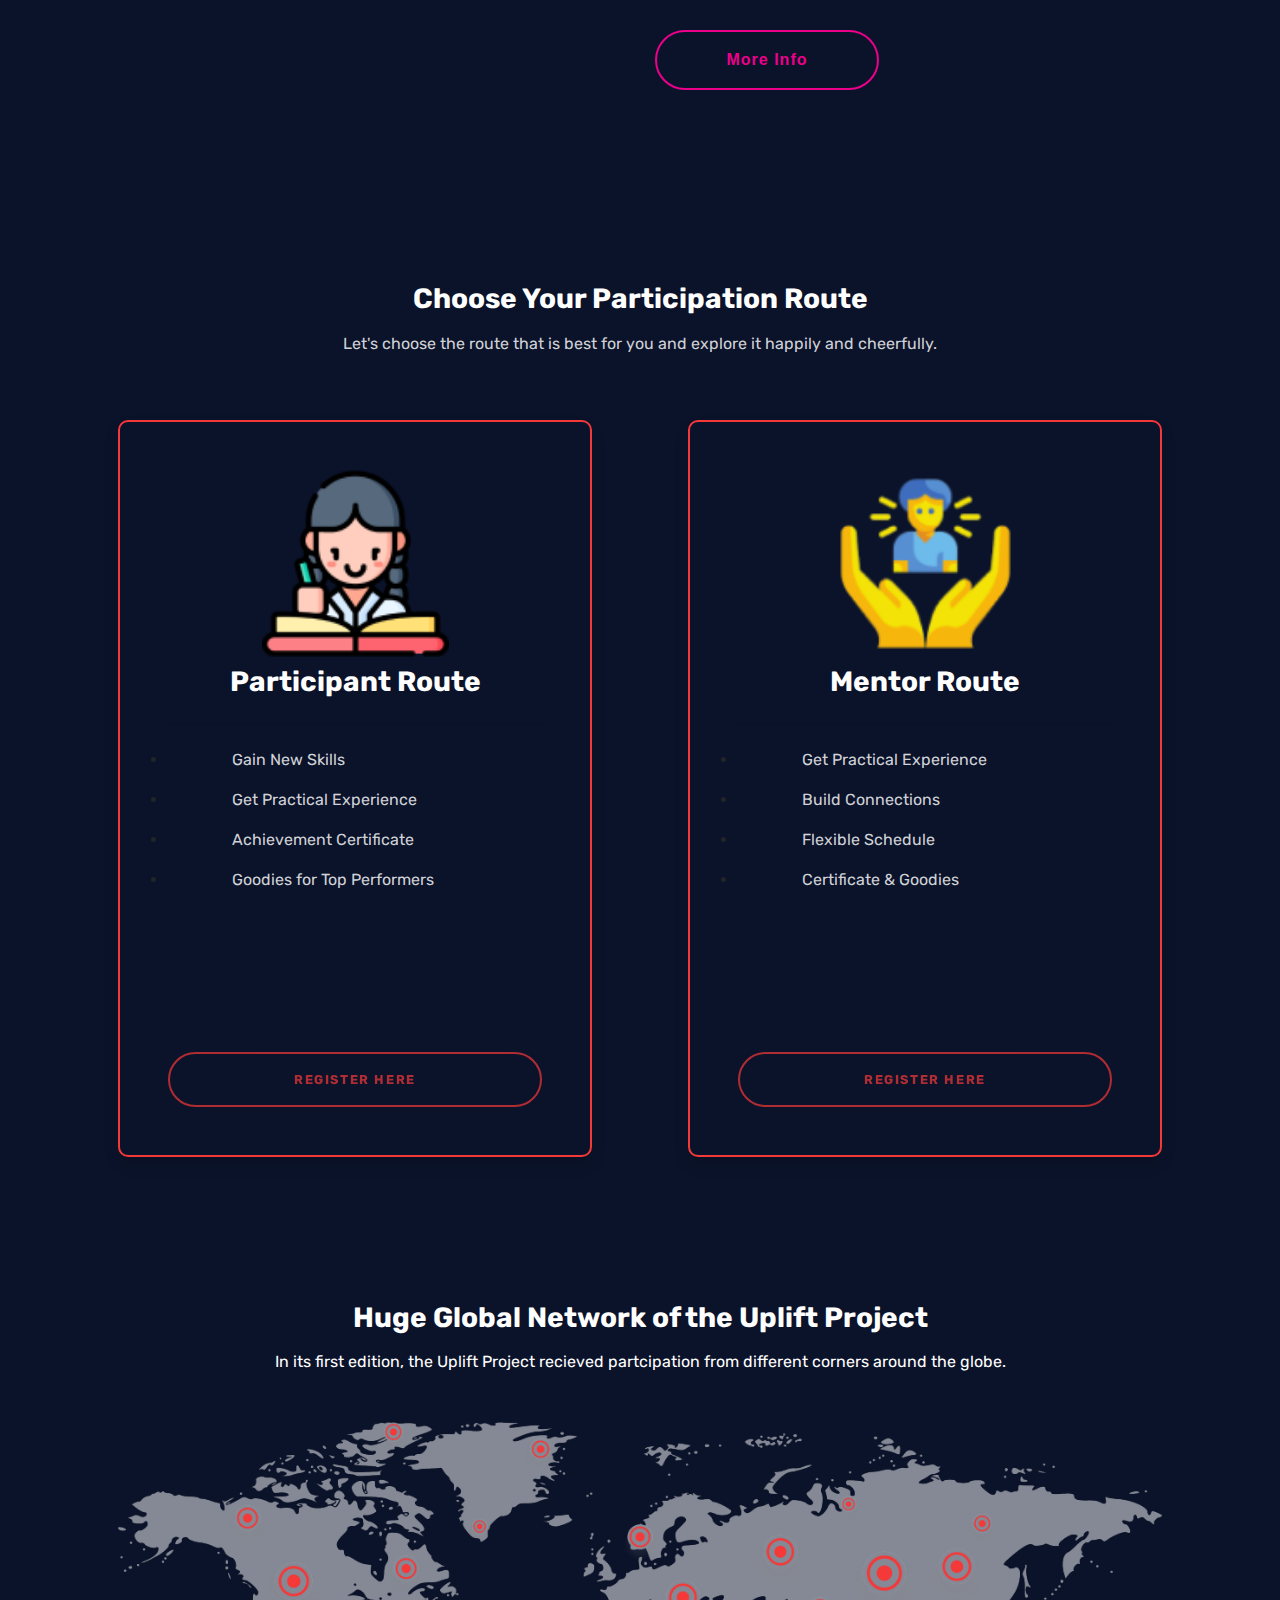
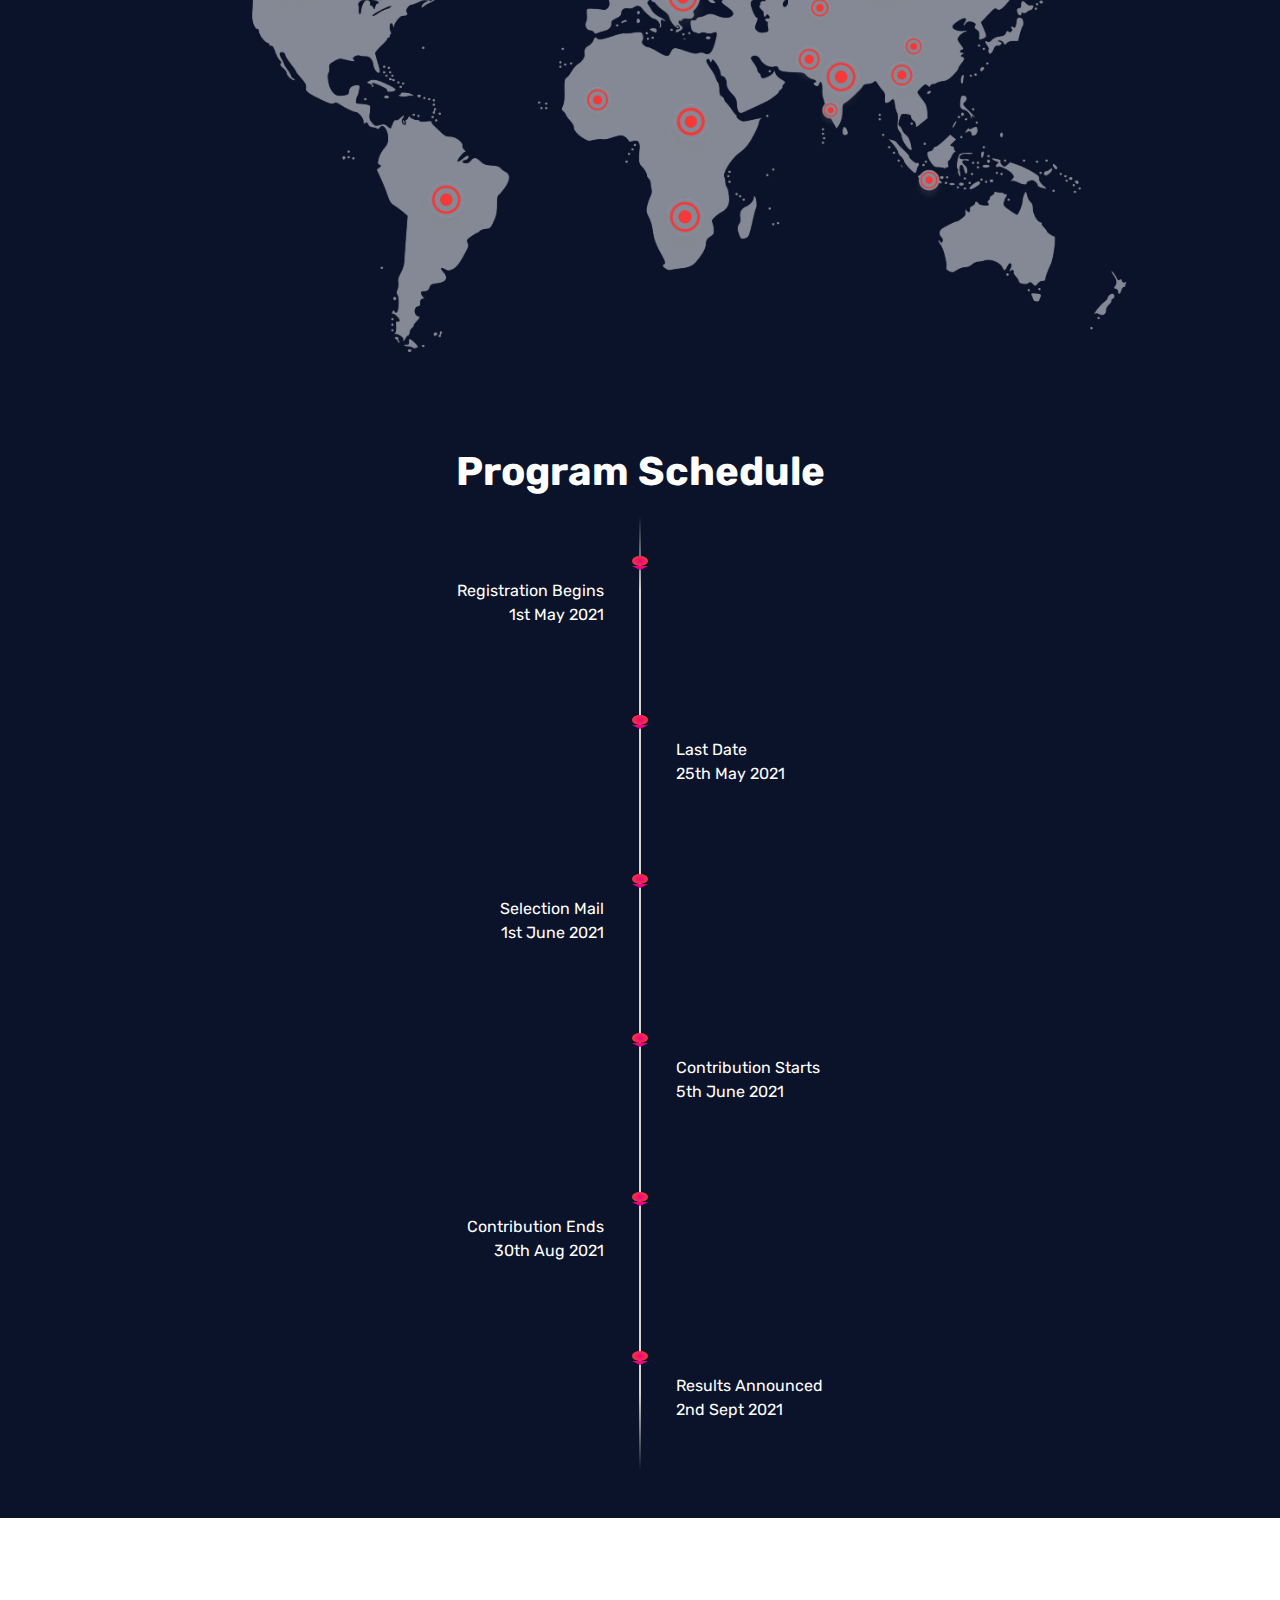
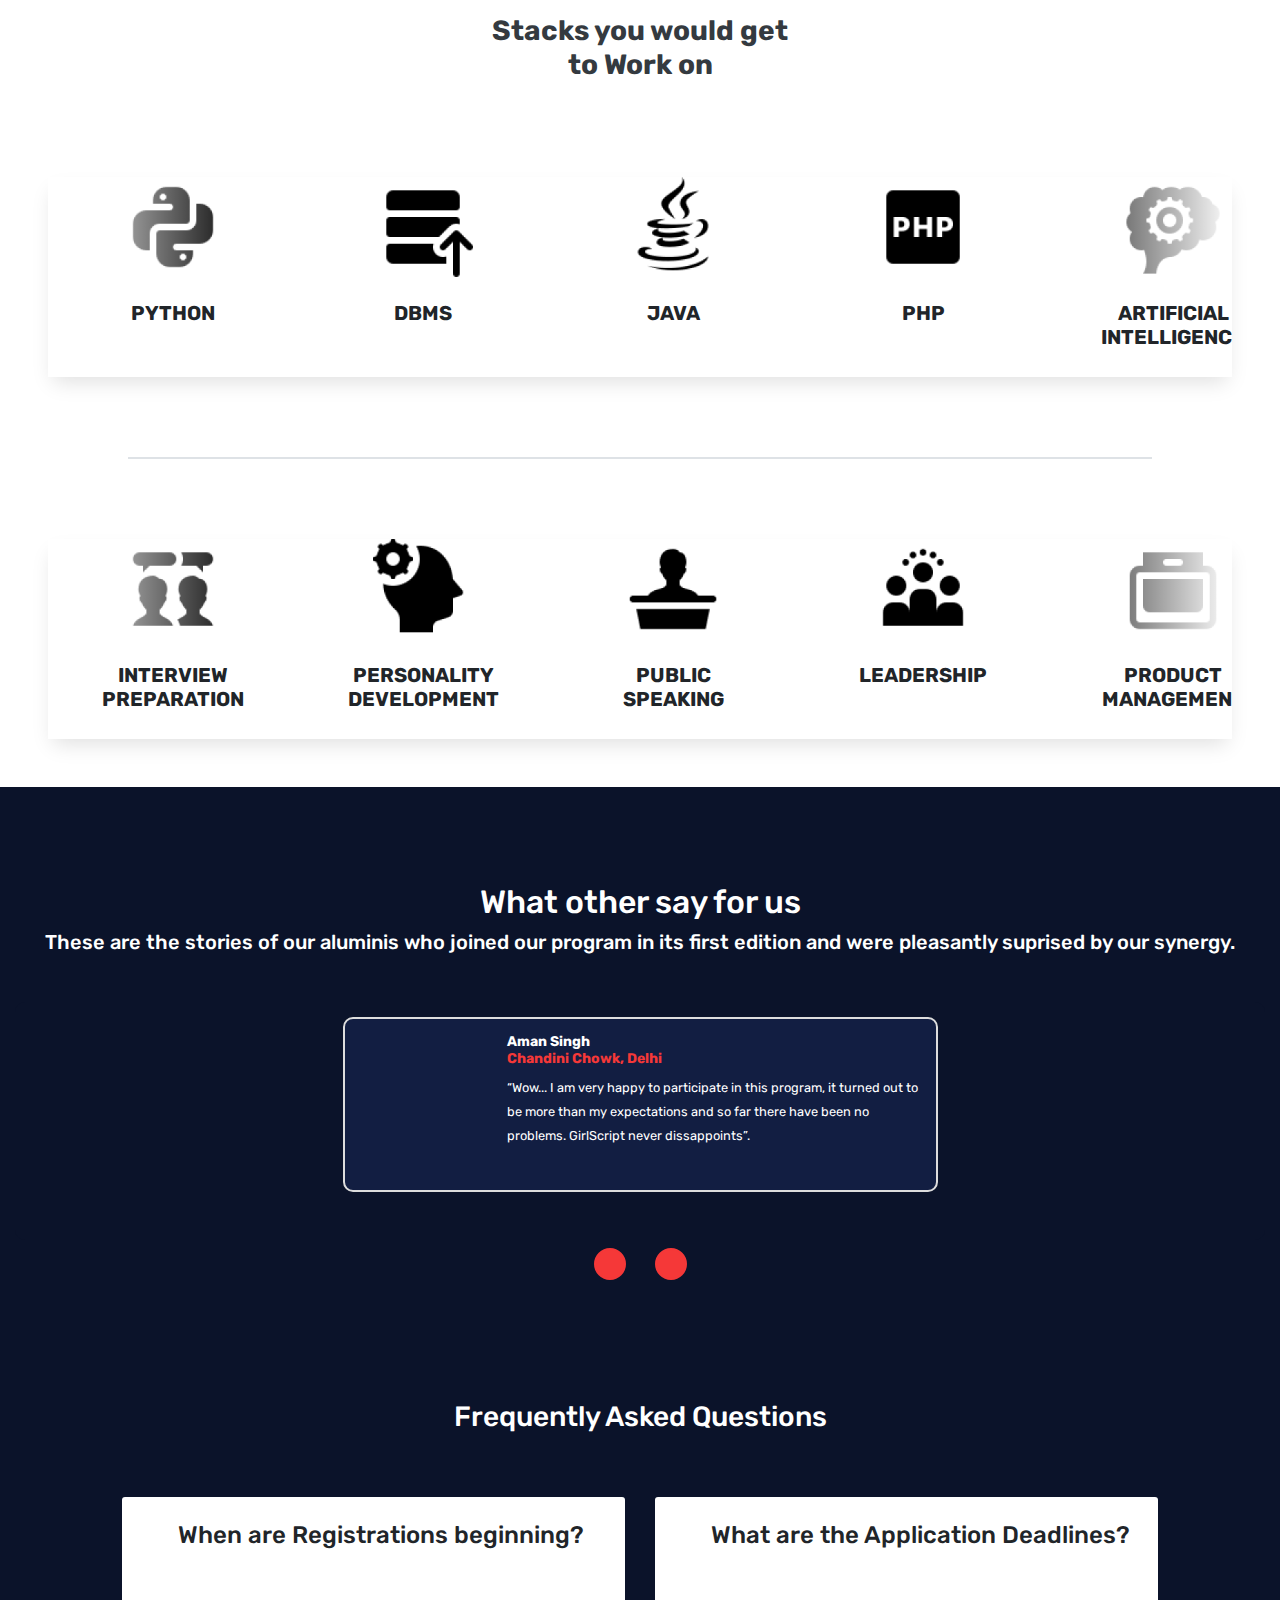
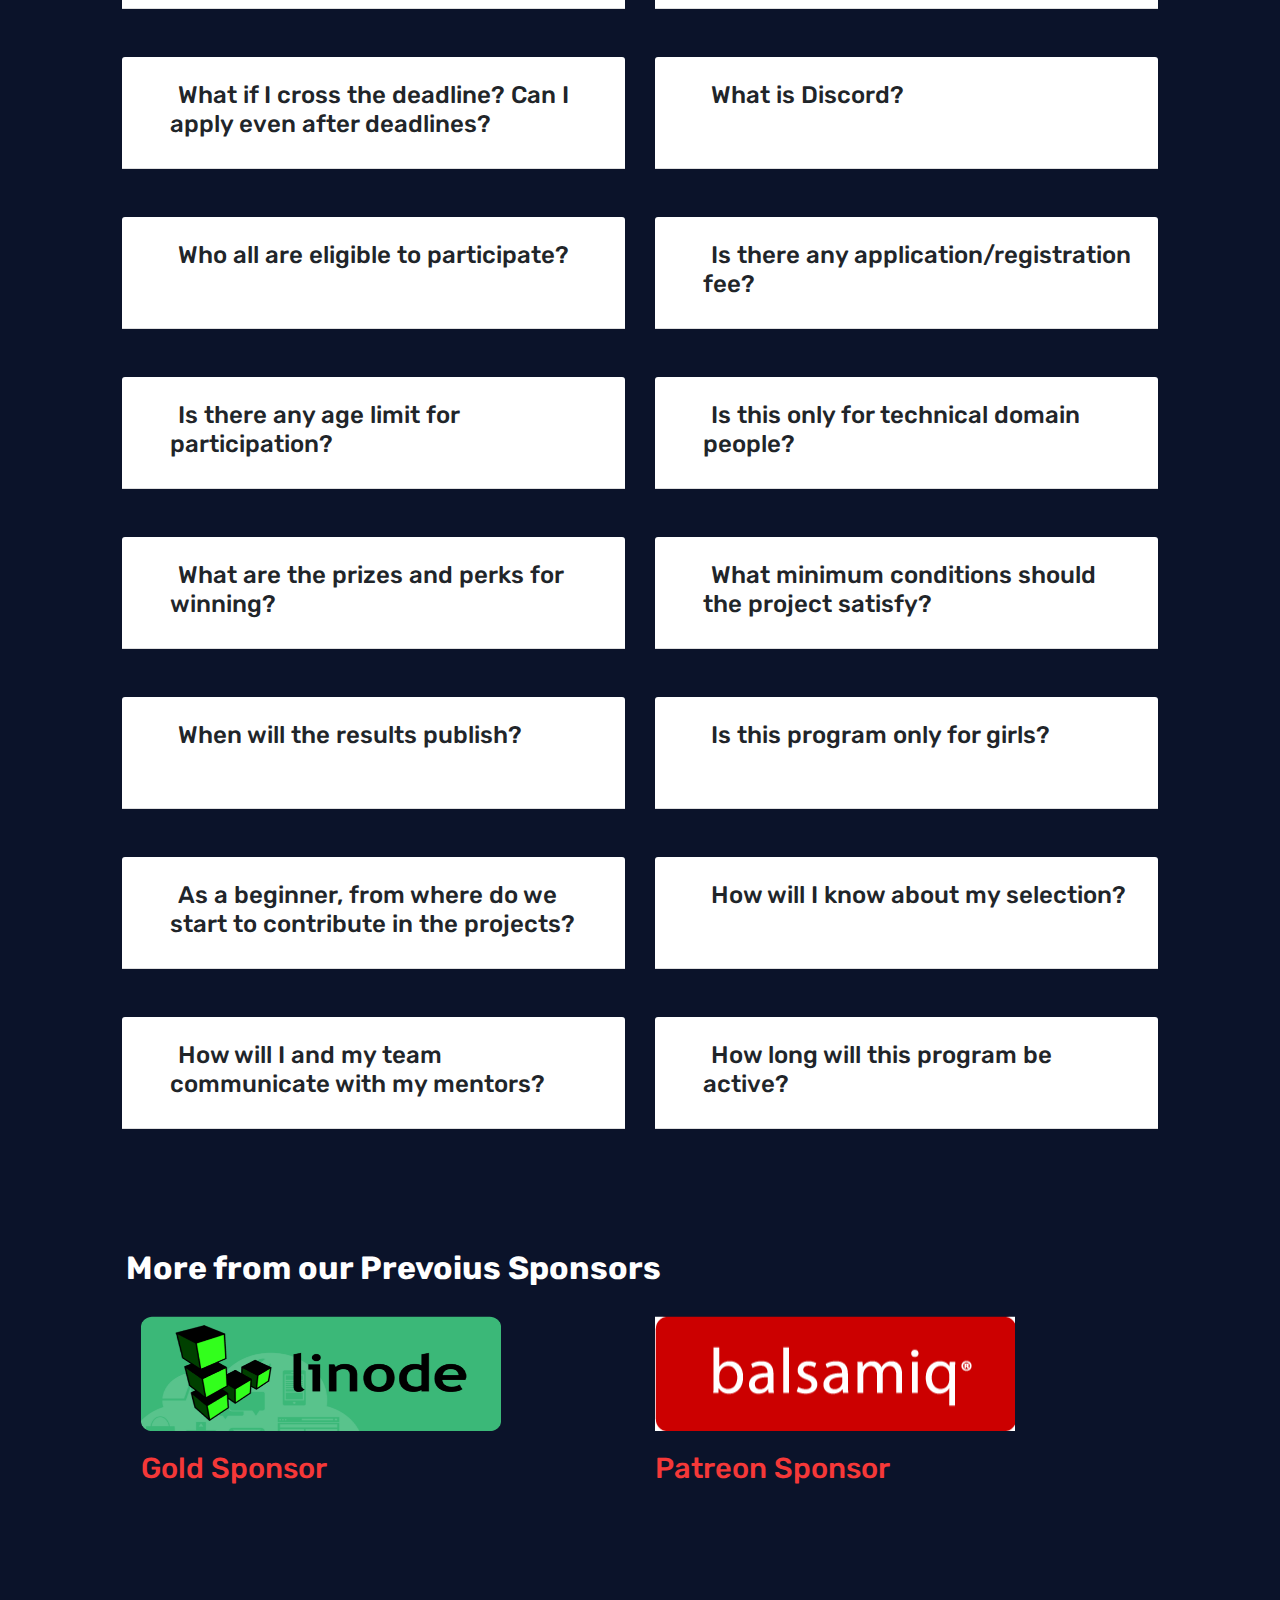
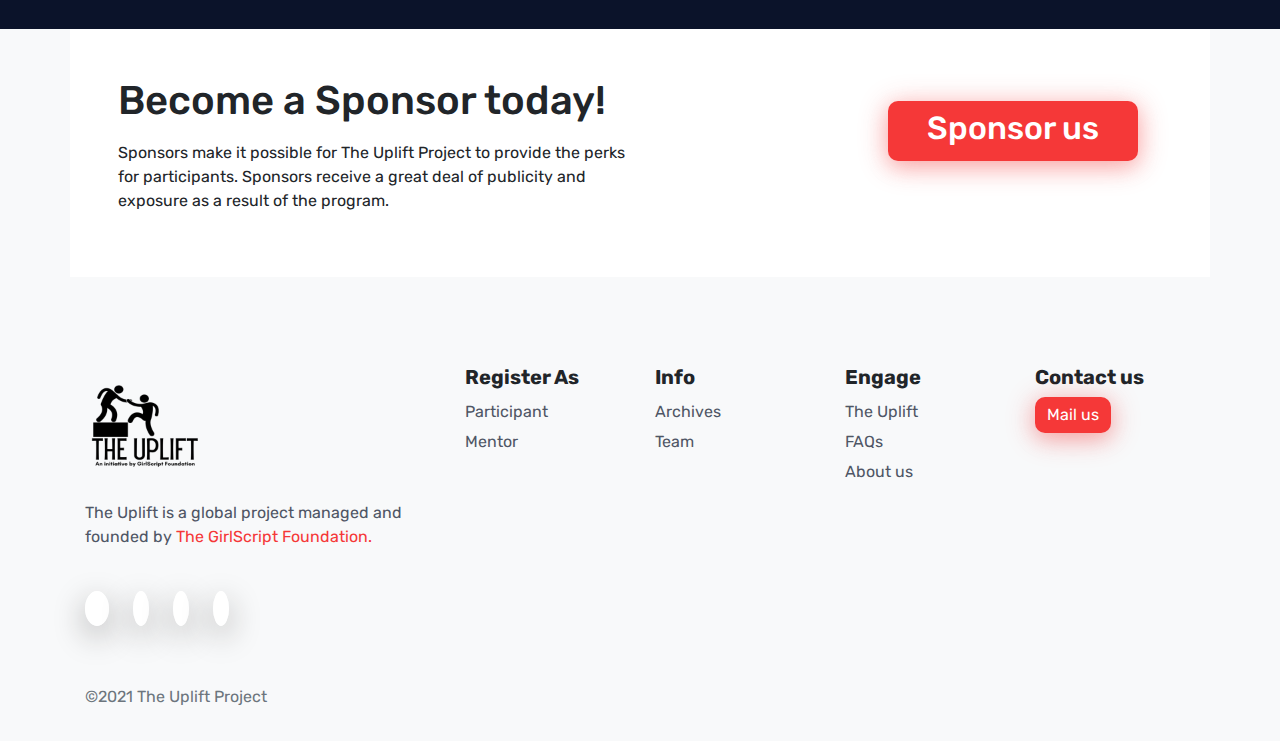
==== commit e1a7d91e: "Student form added" ====
--- a/index.html
+++ b/index.html
@@ -322,11 +322,14 @@
                                     </li> -->
 
                             </ul>
-                            <a style="pointer-events: none" href="#"
-                                class="btn btn-block btn-primary select-btn text-uppercase">Coming Soon</a>
-                        </div>
-                    </div>
-                </div>
+
+                            <a target="_blank" href="https://docs.google.com/forms/d/e/1FAIpQLScc-PPPK9OHkh9Rmtn5TsHi394Hl_ortQw59sqRm56x6eRJAQ/viewform"
+                                class="btn btn-block btn-primary select-btn text-uppercase">Register here</a>
+
+                        </div>
+                    </div>
+                </div>
+
 
                 <!-- Plus Tier -->
                 <div class="col-lg-6 p-5" id="mentor">
@@ -747,7 +750,7 @@
                                 <div id="collapseZero" class="collapse bg-white" aria-labelledby="headingZero"
                                     data-parent="#faqExample">
                                     <div class="card-body text-primary bg-white">
-                                        <h4>For Mentors Applications will out on 1st May 2021 and for Participants on
+                                        <h4>For Mentors, Applications will out on 1st May 2021 and for Participants on
                                             12th May 2021
                                         </h4>
                                     </div>
@@ -770,8 +773,8 @@
                                 <div id="collapseOne" class="collapse bg-white" aria-labelledby="headingOne"
                                     data-parent="#faqExample">
                                     <div class="card-body text-primary bg-white">
-                                        <h4>25th May 2021 is the deadline for the Participants Applications and 15th May
-                                            2021 for Mentors Application.</h4>
+                                        <h4>25th May 2021 is the deadline for the Participants' Applications and 15th May
+                                            2021 for Mentors' Applications.</h4>
                                     </div>
                                 </div>
                             </div>
@@ -862,7 +865,7 @@
                                 <div id="collapseFive" class="collapse bg-white" aria-labelledby="headingFive"
                                     data-parent="#faqExample">
                                     <div class="card-body text-primary bg-white">
-                                        <h4>No, It is free for all.</h4>
+                                        <h4>No, it is free for all.</h4>
                                     </div>
                                 </div>
                             </div>
@@ -971,7 +974,7 @@
                                 <div id="collapseTen" class="collapse bg-white" aria-labelledby="headingTen"
                                     data-parent="#faqExample">
                                     <div class="card-body text-primary bg-white">
-                                        <h4>Results will be published on 10th August.</h4>
+                                        <h4>Results will be published on 2nd September.</h4>
                                     </div>
                                 </div>
                             </div>
@@ -1079,7 +1082,7 @@
                                 <div id="collapseFifteen" class="collapse bg-white" aria-labelledby="headingFifteen"
                                     data-parent="#faqExample">
                                     <div class="card-body text-primary bg-white">
-                                        <h4>The program will start on 1st May and ends on 31st July. All the best.</h4>
+                                        <h4>The program starts on 5th June and ends on 30th August. All the best.</h4>
                                     </div>
                                 </div>
                             </div>
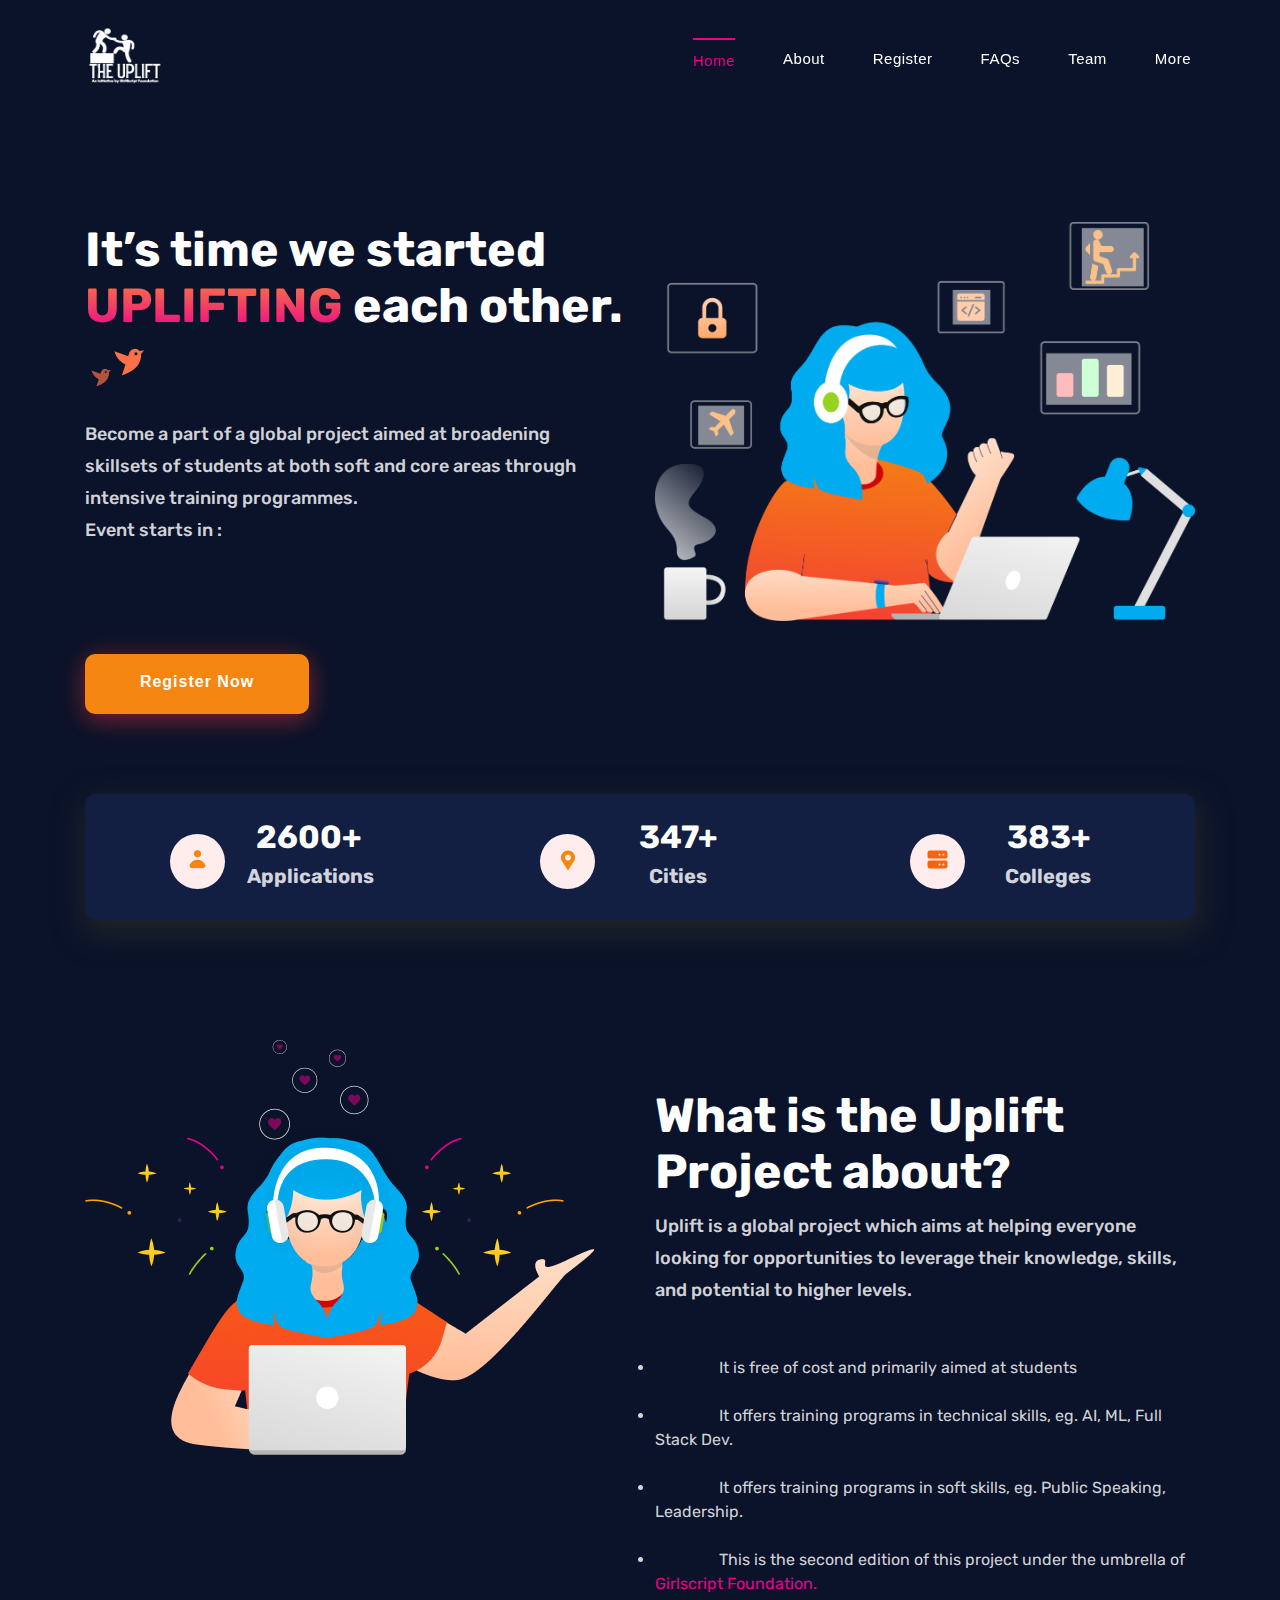
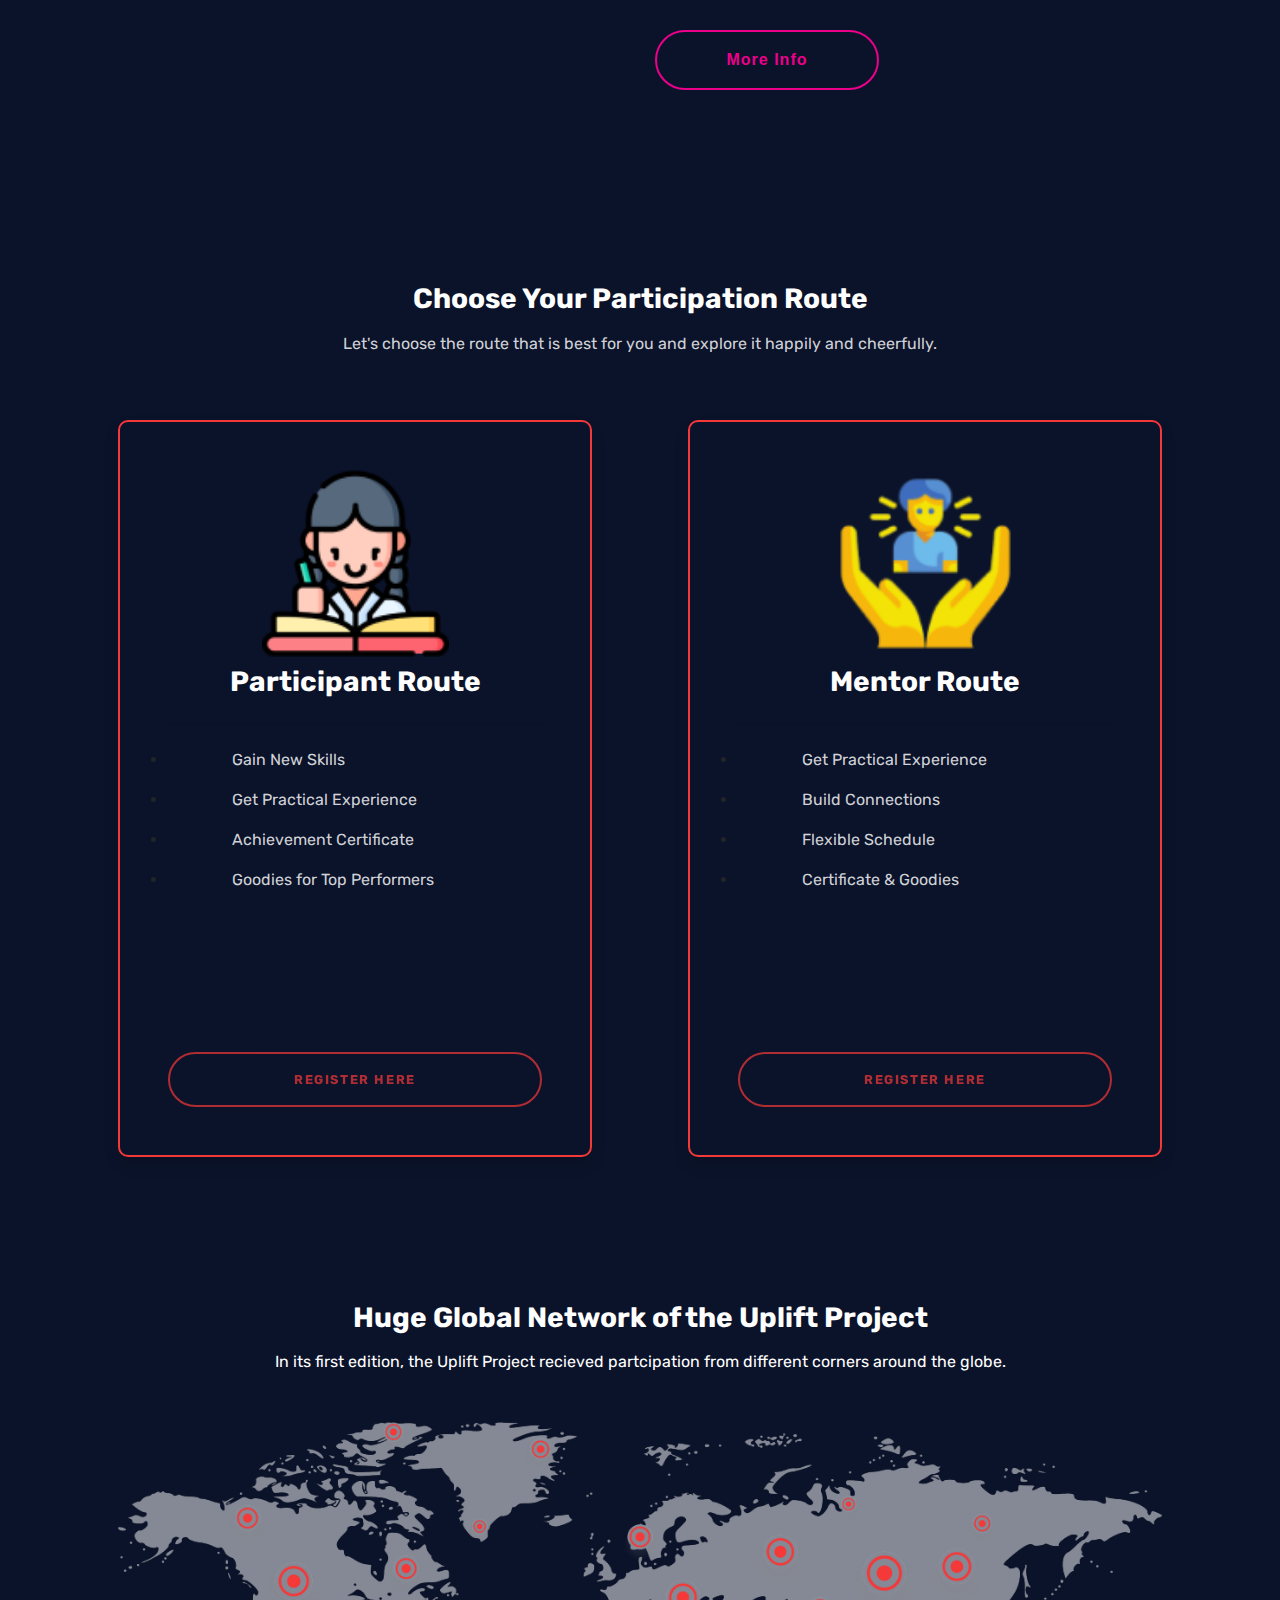
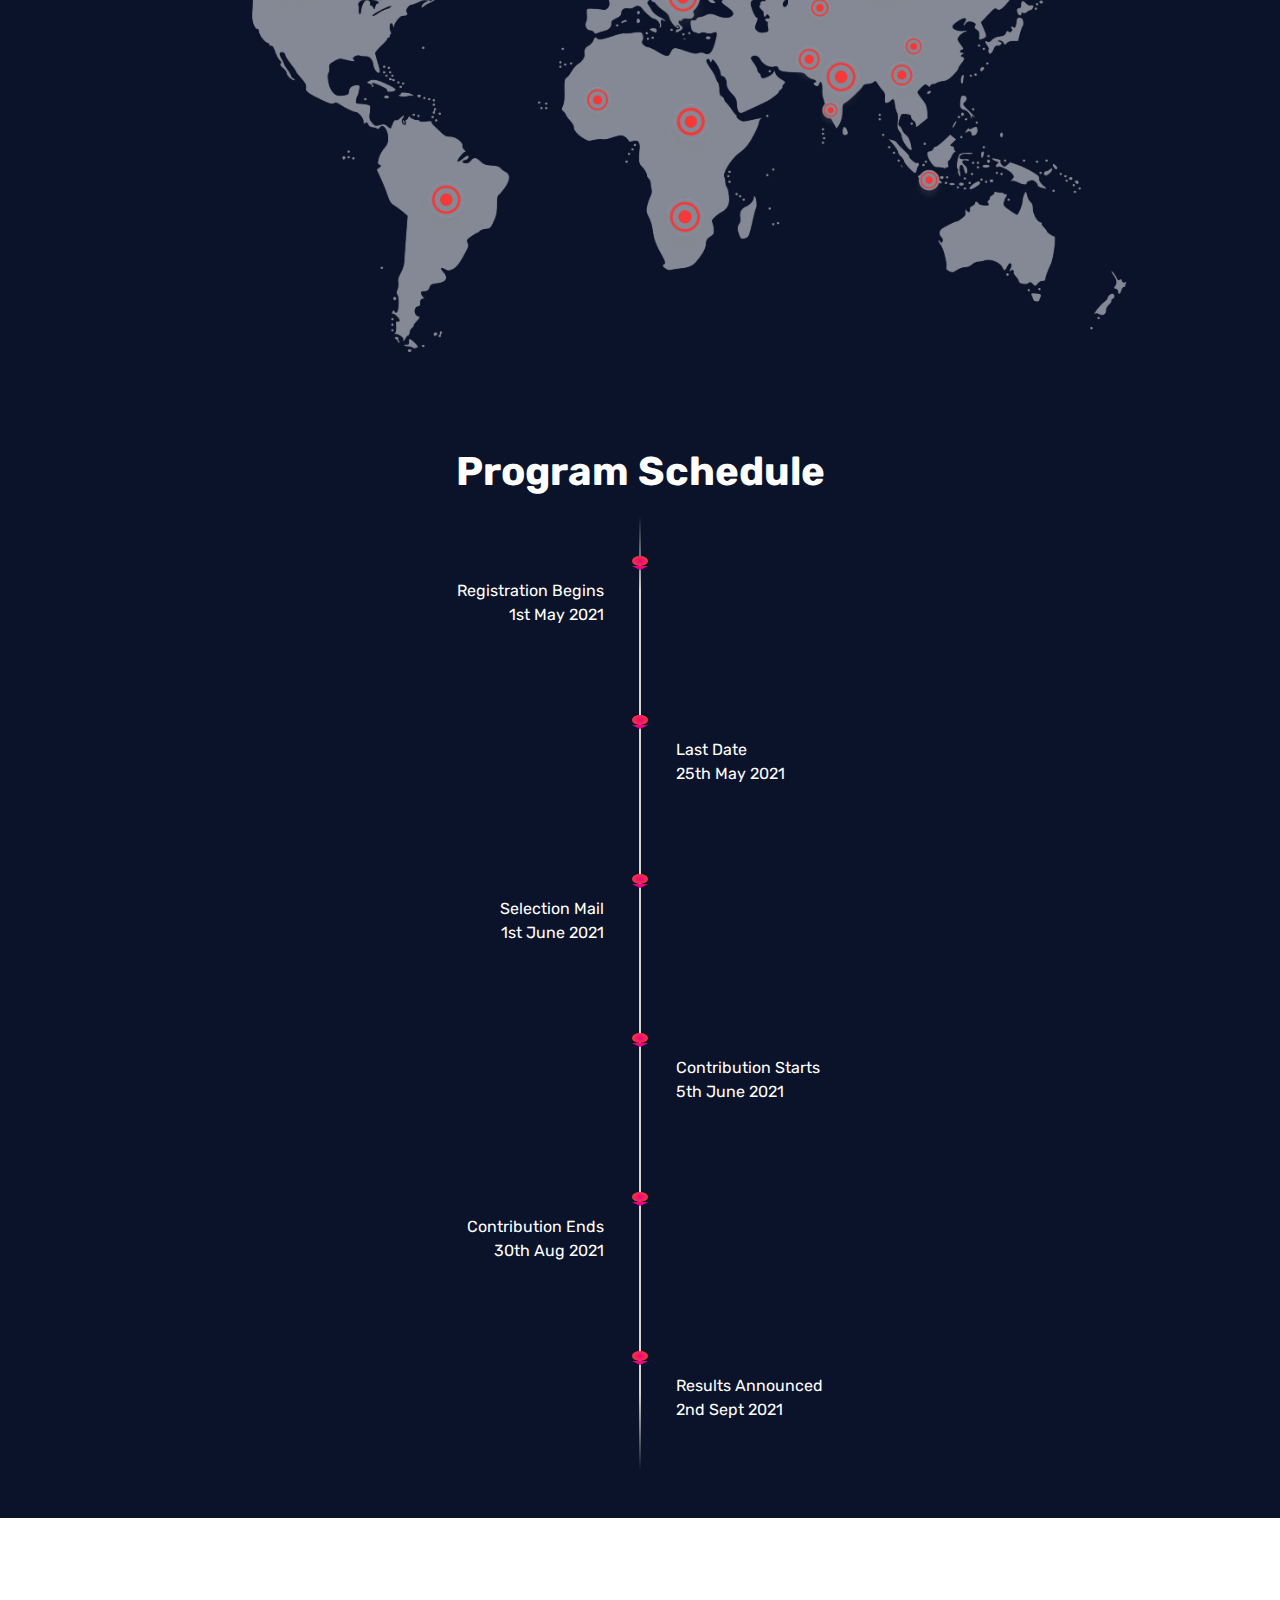
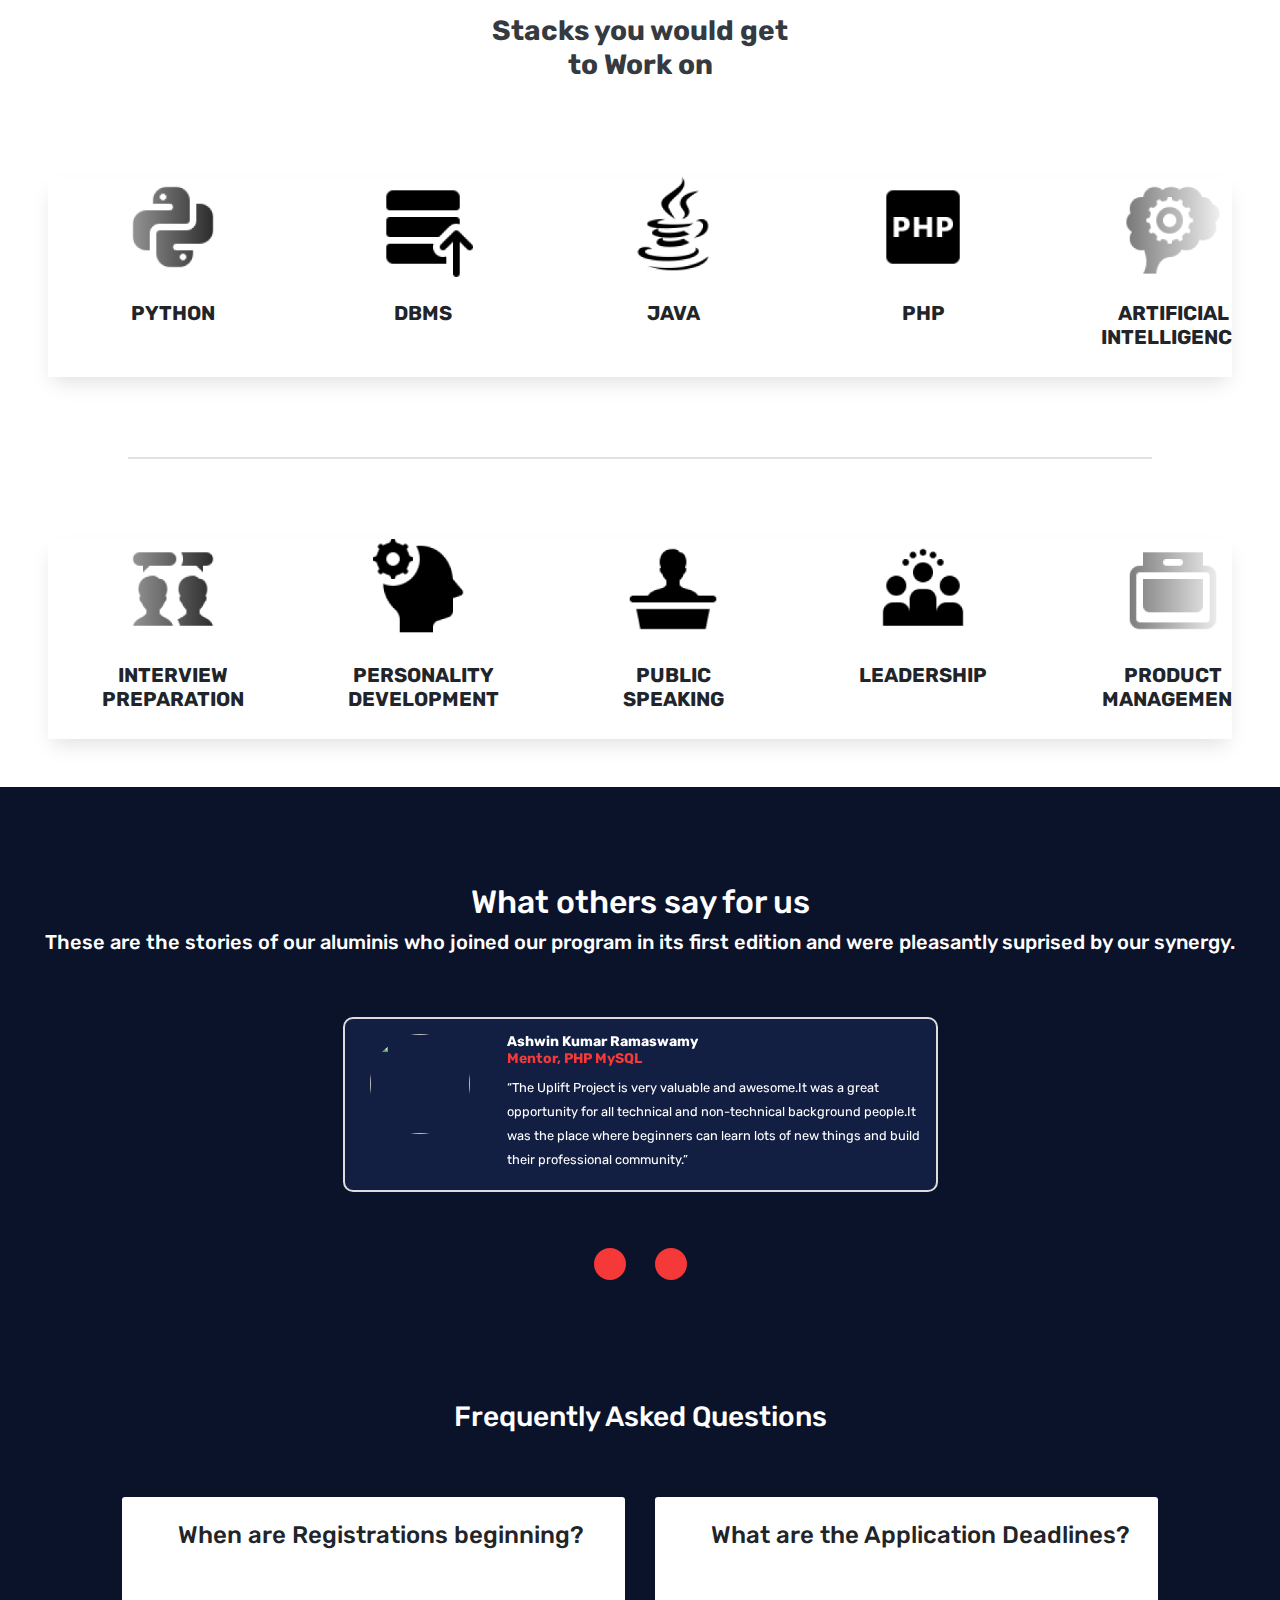
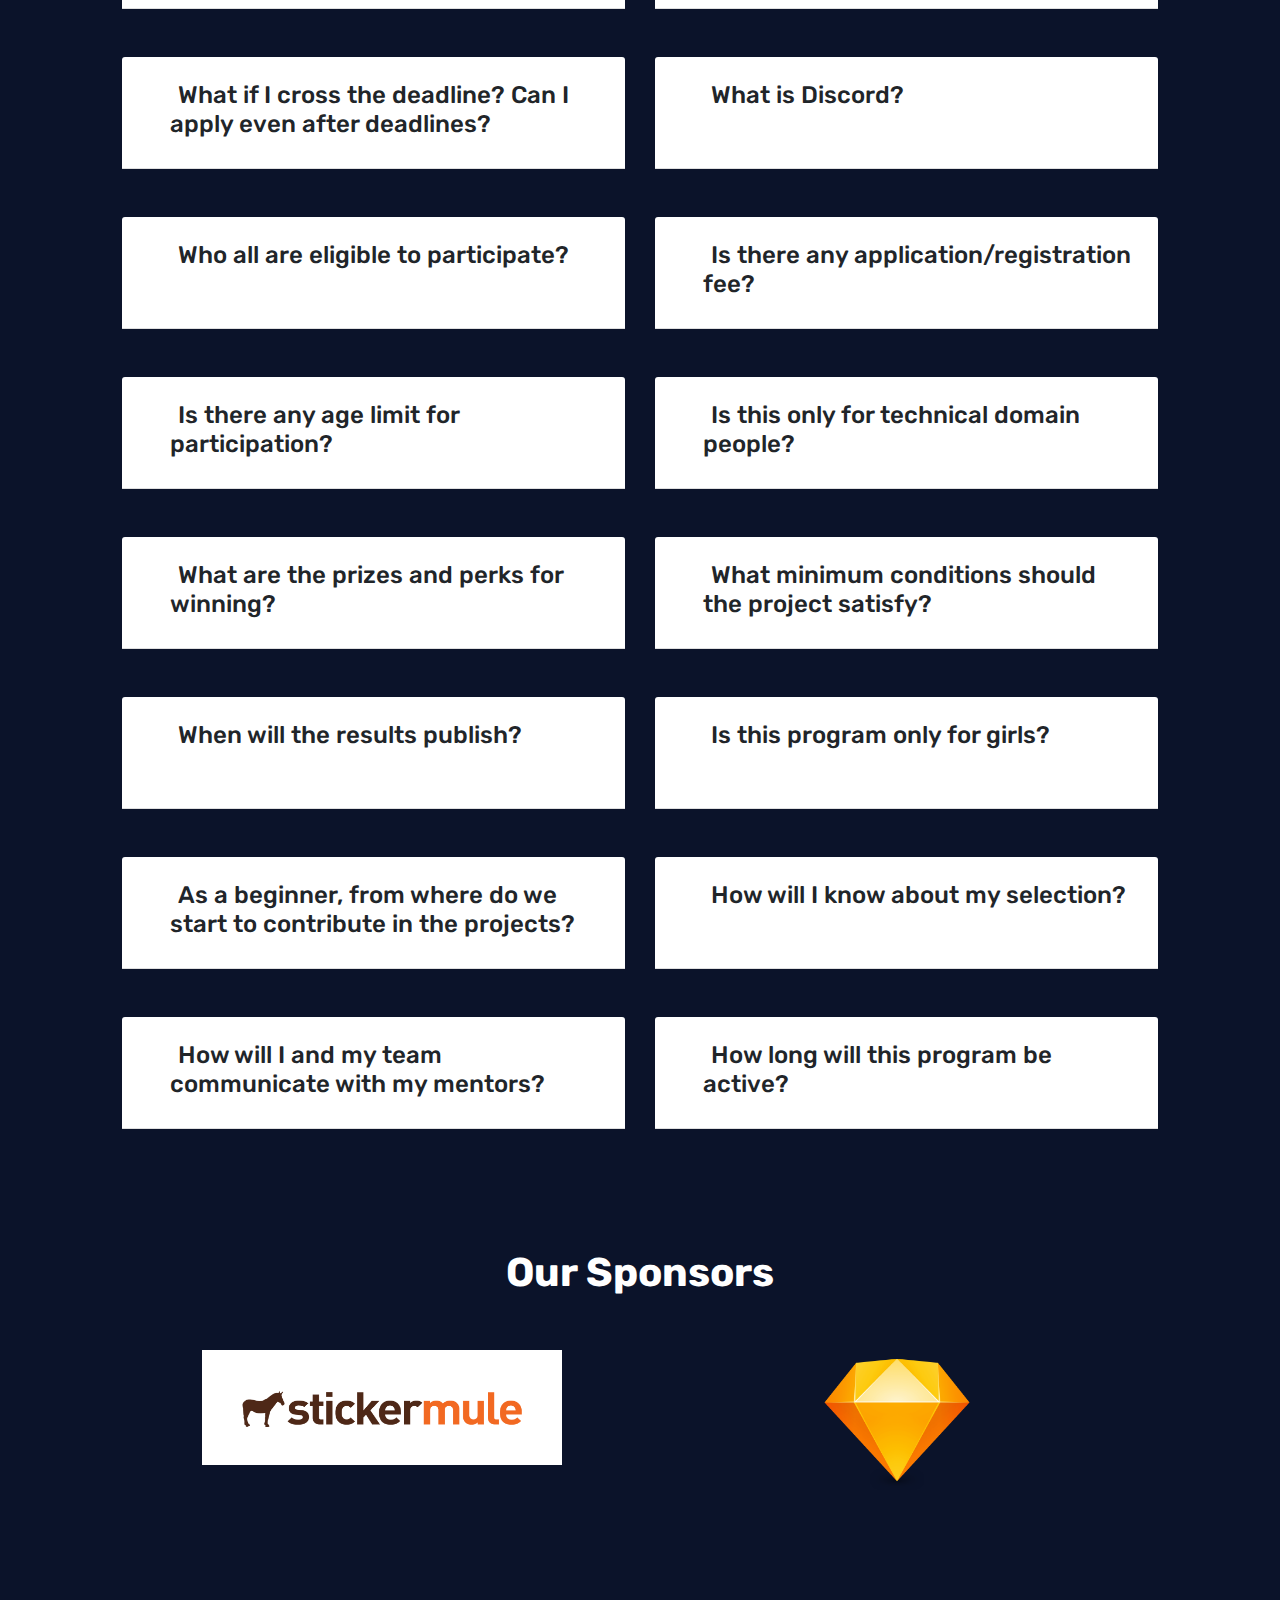
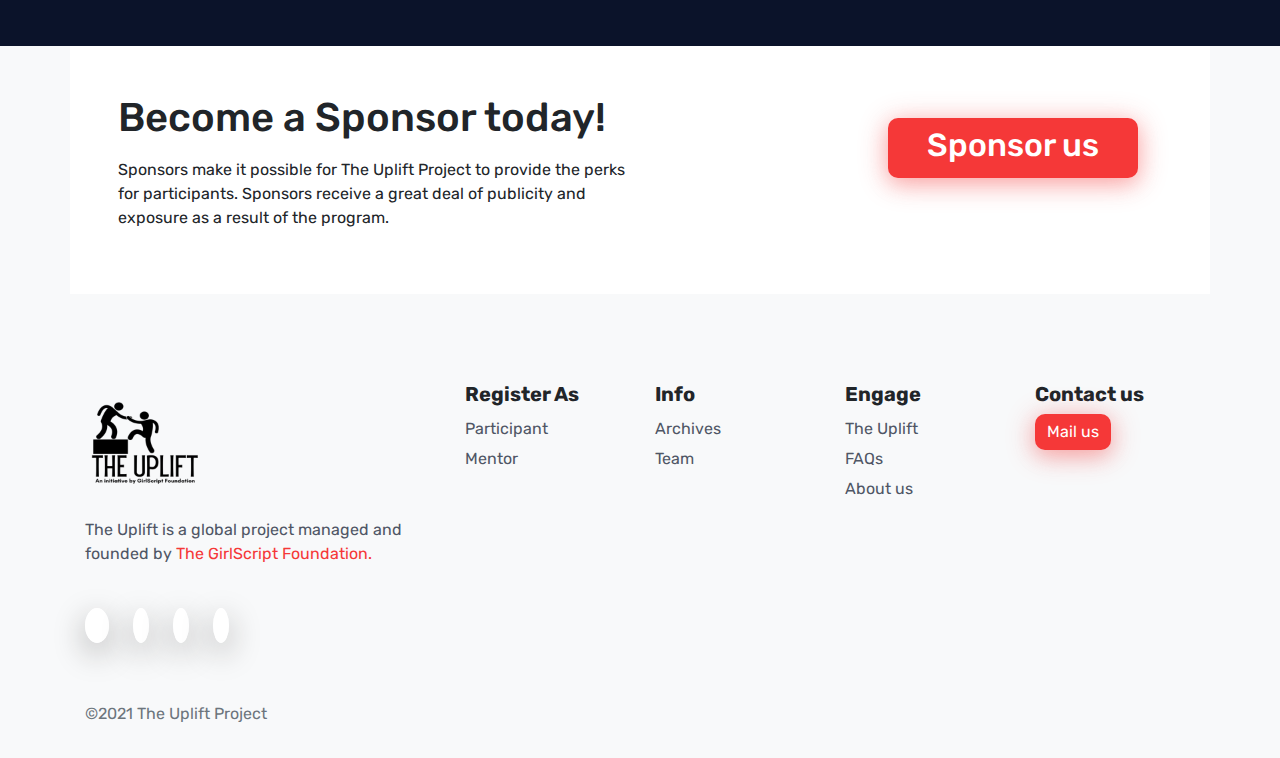
==== commit ae264956: "Merge pull request #15 from Rimpi246/branch1" ====
--- a/index.html
+++ b/index.html
@@ -120,8 +120,8 @@
                         Event starts in :
                     </h3>
                     <!-- TIMER START -->
-                    <!-- <div class="timer-container mt-0 mb-0">
-                    <div class="balloon white">
+                    <div class="timer-container mt-0 mb-0">
+                    <!-- <div class="balloon white">
                         <div class="star-red"></div>
                         <div class="face">
                             <div class="eye"></div>
@@ -149,16 +149,16 @@
                         </div>
                         <div class="triangle"></div>
                         <div class="string"></div>
-                    </div>
+                    </div> -->
                     <div id="timer"></div>
-                    <div class="timer-text">
+                    <!-- <div class="timer-text">
                         <div class="mt-2">DAYS</div>
                         <div class="mt-2">HOURS</div>
                         <div class="mt-2">MINS</div>
                         <div class="mt-2">SECS</div>
 
-                    </div>
-                </div> -->
+                    </div> -->
+                </div>
                     <!-- TIMER ENDS -->
                     <div class="d-lg-flex mt-5">
                         <a href="#register" class="text-center p-3 btn-get-started scrollto">Register Now</a>
@@ -620,7 +620,7 @@
 
     <section class="pt-5 pb-5 testimonial-section ">
         <div class="container-fluid mt-5 mb-5">
-            <h2 class="text-center text-white">What other say for us</h2>
+            <h2 class="text-center text-white">What others say for us</h2>
             <!-- <hr class="midline"> -->
             <h5 class="text-center mb-5 text-white">These are the stories of our aluminis who joined our program in its
                 first edition and were pleasantly suprised by our synergy.</h5>
@@ -634,15 +634,13 @@
                                     <div class="carousel-caption">
                                         <div class="row">
                                             <div class="col-sm-3 col-4 align-items-start">
-                                                <img src="https://img.icons8.com/bubbles/100/000000/edit-user.png"
-                                                    alt="" class="rounded-circle img-fluid">
+                                                <img src="assets/images/Ashwin.jpeg"
+                                                    alt="" class="testimonial-img">
                                             </div>
                                             <div class="col-sm-9 col-8">
-                                                <h2 class="font-weight-bolder">Aman Singh<br><span>Chandini Chowk,
-                                                        Delhi</span></h2>
-                                                <small>“Wow... I am very happy to participate in this program, it turned
-                                                    out to be more than my expectations and so far there have been no
-                                                    problems. GirlScript never dissappoints”. </small>
+                                                <h2 class="font-weight-bolder">Ashwin Kumar Ramaswamy<br><span>Mentor,
+                                                        PHP MySQL</span></h2>
+                                                <small>“The Uplift Project is very valuable and awesome.It was a great opportunity for all technical and non-technical background people.It was the place where beginners can learn lots of new things and build their professional community.” </small>
                                                 <!-- <small class="smallest mute">- willi</small> -->
                                             </div>
                                         </div>
@@ -673,14 +671,13 @@
                                     <div class="carousel-caption">
                                         <div class="row">
                                             <div class="col-sm-3 col-4 align-items-start">
-                                                <img src="https://img.icons8.com/bubbles/100/000000/edit-user.png"
-                                                    alt="" class="rounded-circle img-fluid">
+                                                <img src="assets/images/Chandrika.jpeg"
+                                                    alt="" class="testimonial-img">
                                             </div>
                                             <div class="col-sm-9 col-8">
-                                                <h2 class="font-weight-bolder">Yamini Chauhan<br><span>Udaipur,
-                                                        Rajasthan</span></h2>
-                                                <small>“I like this arrangement alot where I get to fix my own schedule
-                                                    and under no pressure at all”.</small>
+                                                <h2 class="font-weight-bolder">Chandrika Deb<br><span>Mentor,
+                                                        Personality Development</span></h2>
+                                                <small>“The Uplift Project has been a great milestone for me in the year 2020.We had many insightful and communicative sessions with the participants as a bunch of virtual friends' group which helped us to learn and grow from each other's experiences.I would highly recommend this program to everyone”.</small>
                                             </div>
                                         </div>
                                     </div>
@@ -704,7 +701,49 @@
                                 </div> -->
                             </div>
                         </div>
-
+                        <div class="carousel-item">
+                            <div class="bg"></div>
+                            <div class="row d-flex justify-content-around">
+                                <div class="col-lg-6 col-md-6">
+                                    <div class="carousel-caption">
+                                        <div class="row">
+                                            <div class="col-sm-3 col-4 align-items-start">
+                                                <img src="assets/images/Tanya.jpg"
+                                                    alt="" class="testimonial-img">
+                                            </div>
+                                            <div class="col-sm-9 col-8">
+                                                <h2 class="font-weight-bolder">Tanya Batra<br><span>Mentor,
+                                                        Public Speaking</span></h2>
+                                                <small>“The best part of this program was that the meetings were open to all the teams,so I also got to interact with people who were not a part of my team.Kudos to the organizing team and GirlScript for giving me the opportunity to be part of such a wonderful program.”</small>
+                                            </div>
+                                        </div>
+                                    </div>
+                                </div>
+                            </div>
+                        </div>
+
+
+                        <div class="carousel-item">
+                            <div class="bg"></div>
+                            <div class="row d-flex justify-content-around">
+                                <div class="col-lg-6 col-md-6">
+                                    <div class="carousel-caption">
+                                        <div class="row">
+                                            <div class="col-sm-3 col-4 align-items-start">
+                                                <img src="assets/images/Srabana.jpg"
+                                                    alt="" class="testimonial-img">
+                                            </div>
+                                            <!-- rounded-circle img-fluid  -->
+                                            <div class="col-sm-9 col-8">
+                                                <h2 class="font-weight-bolder">Srabana Chandra<br><span>Mentor,
+                                                        Personality Development</span></h2>
+                                                <small>“The Uplfit Project had provided an awe-striking podium to the budding mentors and the mentees to explore a whole new dimension in both the technical and non-technical domains.I was amused by the talents and had a chance to interact with hundreds of students across the nation.”</small>
+                                            </div>
+                                        </div>
+                                    </div>
+                                </div>
+                            </div>
+                        </div>
                     </div>
                     <a class="carousel-control-prev" href="#carouselExampleControls" role="button" data-slide="prev">
                         <span class="carousel-control-prev-icon" aria-hidden="true"><i
@@ -1098,23 +1137,19 @@
     </div>
 
 
-
-
-
-
-    <div class="p-5 sponsor container">
+    <!-- New Sponsors Section -->
+    <div class="p-5 sponsor container  justify-content-center">
         <div class="m-2 text-center">
-            <h2 class="text-white text-left font-weight-bold">
-                More from our Prevoius Sponsors
-            </h2>
+            <h1 class="text-white text-center font-weight-bold" style="padding-bottom: 25px;">
+                Our Sponsors
+            </h1>
         </div>
         <div class="row m-2 d-flex justify-content-center">
-            <div class="col-lg-6 col-sm-12">
-                <div class="w-75">
-                    <a href="#"><img src="assets/sponsors/linode.png" alt="sponsor" class="sponsor-image img-fluid" />
+            <div class="col-lg-6 col-sm-12 mt-6">
+                <div class="w-75 sponsor-div">
+                    <a href="#"><img src="assets/sponsors/02-sticker-mule-logo-light.png" alt="sponsor" class="sponsor-image img-fluid sticker-mule"/>
 
                         <div class="sponsors">
-                            <h2 class="sponsor-heading">Gold Sponsor</h2>
                             <!-- <p class="sponsor-content text-justify mt-5">
                                 Linode is an American web hosting company that provides cloud
                                 hosting via VPS hosting plans that run on Linux-only servers.
@@ -1128,10 +1163,9 @@
             </div>
 
             <div class="col-lg-6 col-sm-12">
-                <div class="w-75">
-                    <a href="#"><img src="assets/sponsors/balsamiq.png" alt="sponsor" class="sponsor-image img-fluid" />
+                <div class="w-75 sponsor-div">
+                    <a href="#"><center><img src="assets/sponsors/sketch-mac-icon@2x.png" alt="sponsor" class="sponsor-image img-fluid sketch" style="width: 150px; height: 140px;"/></center>
                         <div class="sponsors">
-                            <h2 class="sponsor-heading">Patreon Sponsor</h2>
                             <!-- <p class="sponsor-content text-justify mt-5">
                                 Balsamiq Studios is an ISV founded in March 2008 by Peldi
                                 Guilizzoni. The Web-based Balsamiq mockup tool was launched in
@@ -1143,8 +1177,42 @@
                     </a>
                 </div>
             </div>
+
+            
         </div>
     </div>
+
+
+
+    <!-- <div class="p-5 sponsor container">
+        <div class="m-2 text-center">
+            <h2 class="text-white text-left font-weight-bold">
+                More from our Prevoius Sponsors
+            </h2>
+        </div>
+        <div class="row m-2 d-flex justify-content-center">
+            <div class="col-lg-6 col-sm-12">
+                <div class="w-75">
+                    <a href="#"><img src="assets/sponsors/linode.png" alt="sponsor" class="sponsor-image img-fluid" />
+
+                        <div class="sponsors">
+                            <h2 class="sponsor-heading">Gold Sponsor</h2>
+                        </div>
+                    </a>
+                </div>
+            </div>
+
+            <div class="col-lg-6 col-sm-12">
+                <div class="w-75">
+                    <a href="#"><img src="assets/sponsors/balsamiq.png" alt="sponsor" class="sponsor-image img-fluid" />
+                        <div class="sponsors">
+                            <h2 class="sponsor-heading">Patreon Sponsor</h2>
+                        </div>
+                    </a>
+                </div>
+            </div>
+        </div>
+    </div> -->
 
     <section class="bg-light sponsor-box position-relative">
         <div class="container bg-white p-5 mb-5">
--- a/css/landing.css
+++ b/css/landing.css
@@ -1,21 +1,21 @@
 body {
   font-family: "Rubik", sans-serif;
-  background: #0B132A;
+  background: #0b132a;
   /* background: linear-gradient(180deg, #c9ebf8 0%, #ffffff 100%); */
 }
 
 .pricing .card {
   transition: all 0.2s;
   box-shadow: 0 0.5rem 1rem 0 rgba(0, 0, 0, 0.1);
-  border: 2px solid #F53838;
+  border: 2px solid #f53838;
 }
 
 .card {
-  background: #121E42;
+  background: #121e42;
 
   border-radius: 10px;
 }
-.card{
+.card {
   border: none;
 }
 .pricing hr {
@@ -76,16 +76,16 @@
 }
 
 .select-btn {
-  border: 2px solid #F53838;
+  border: 2px solid #f53838;
   box-sizing: border-box;
   border-radius: 50px;
   background: transparent;
-  color: #F53838;
+  color: #f53838;
 }
 
 .select-btn:hover {
-  border: 2px solid #F53838;
-  background: #F53838;
+  border: 2px solid #f53838;
+  background: #f53838;
   color: black;
 }
 
@@ -103,6 +103,16 @@
   border-radius: 70px;
 }
 
+/* Sketch */
+.sketh {
+  /* display: flex; */
+  text-align: center;
+}
+.sponsor-div {
+  display: block;
+  margin-left: auto;
+  margin-right: auto;
+}
 .sponsor-image {
   width: 360px;
   height: 115px;
@@ -116,7 +126,7 @@
 .sponsor-heading {
   font-size: 29px;
   line-height: 34px;
-  color: #F53838;;
+  color: #f53838;
 }
 
 .sponsor-content {
@@ -133,7 +143,7 @@
   width: 100%;
   padding-top: 20px;
   /* height: 100vh; */
-  background: #0B132A;
+  background: #0b132a;
 }
 
 #hero2 .container {
@@ -162,7 +172,7 @@
   -webkit-text-fill-color: transparent;
 }
 
-#hero2 li{
+#hero2 li {
   color: rgba(255, 255, 255, 0.82);
 }
 
@@ -175,20 +185,20 @@
   padding: 15px 28px 11px 28px;
   transition: 0.5s;
   margin: 10px 0 0 0;
-  color: #EC008B;
+  color: #ec008b;
   width: 224px;
   height: 60px;
   background: transparent;
   /* box-shadow: 0 4px 30px 0 rgb(245, 56, 56, 0.3),
     0 6px 20px 0 rgb(245, 56, 56, 0.25); */
   border-radius: 45px;
-  border: 2px solid #EC008B;
+  border: 2px solid #ec008b;
   text-decoration: none;
 }
 
 #hero2 .btn-get-started:hover {
   /* background: #d66f00; */
-  background: #EC008B;
+  background: #ec008b;
   color: #ffffff;
 }
 
@@ -299,7 +309,7 @@
 #hero {
   width: 100%;
   /* height: 100vh; */
-  background: #0B132A;
+  background: #0b132a;
   margin-top: 150px;
 }
 
@@ -330,7 +340,7 @@
   -webkit-text-fill-color: transparent;
 }
 
-#hero h5{
+#hero h5 {
   color: rgba(255, 255, 255, 0.82);
 }
 
@@ -419,6 +429,9 @@
   #hero .hero-img img {
     width: 70%;
   }
+  .card-price {
+    font-size: 1.4rem;
+  }
 }
 
 @media (max-width: 575px) {
@@ -488,8 +501,8 @@
 .hero-box a {
   width: 250px;
   height: 60px;
-  background: #EC008B;
-  line-height:45px;
+  background: #ec008b;
+  line-height: 45px;
   border-radius: 10px;
   border: none;
   font-size: 1.5rem;
@@ -511,37 +524,52 @@
   }
 }
 
- /* Global Section */
- .global{
-   background: #0B132A;
- }
- .dark-map{
-   opacity: 1;
-   background: #0B132A;
- }
+/* Global Section */
+.global {
+  background: #0b132a;
+}
+.dark-map {
+  opacity: 1;
+  background: #0b132a;
+}
 /* Program Section */
-.timeline{
-  background: #0B132A;
-}
-.box{
-  background: #0B132A;
+.timeline {
+  background: #0b132a;
+}
+.box {
+  background: #0b132a;
 }
 .direction-l {
-  background: #0B132A;
+  background: #0b132a;
 }
 .direction-r {
-  background: #0B132A;
-}
-.flag-wrapper{
-  background: #0B132A;
-}
-.fa-calendar-alt{
+  background: #0b132a;
+}
+.flag-wrapper {
+  background: #0b132a;
+}
+.fa-calendar-alt {
   color: #ffffff;
 }
 .desc {
   color: #ffffff;
 }
 
-.place{
+.place {
   color: rgba(255, 255, 255, 0.82);
 }
+.register-card {
+  word-wrap: normal;
+}
+
+/* Testimonial Section */
+.testimonial-img {
+  width: 100px;
+  height: 100px;
+  margin-left: 10px;
+  padding: 0;
+  border-radius: 50%;
+}
+.sticker-mule {
+  width: 360px;
+}
--- a/css/footer.css
+++ b/css/footer.css
@@ -1,100 +1,104 @@
 body {
-    width: 100%;
-    font-family: 'Rubik', sans-serif;
-    /* background: #ffffff; */
+  width: 100%;
+  font-family: "Rubik", sans-serif;
+  /* background: #ffffff; */
+  padding-left: 0;
+  padding-right: 0;
 }
-.footers{
-    background: #F8F8F8;
+.footers {
+  background: #f8f8f8;
 }
 
 .footers a {
-    color: #4F5665;
+  color: #4f5665;
 }
 
 .social-icon {
-    background-color: rgb(255, 255, 255);
-    border-radius: 50%;
-    box-shadow: 0px 10px 30px 2px #bdbdbd;
+  background-color: rgb(255, 255, 255);
+  border-radius: 50%;
+  box-shadow: 0px 10px 30px 2px #bdbdbd;
 }
 
 .social-icon i {
-    color: #F53838!important;
+  color: #f53838 !important;
 }
 
 .footers p {
-    color: #4F5665;
+  color: #4f5665;
 }
 
 .footers ul {
-    line-height: 30px;
+  line-height: 30px;
 }
 
 #social-fb:hover {
-    color: #3B5998;
-    transition: all .001s;
+  color: #3b5998;
+  transition: all 0.001s;
 }
 
 #social-tw:hover {
-    color: #4099FF;
-    transition: all .001s;
+  color: #4099ff;
+  transition: all 0.001s;
 }
 
 #social-gp:hover {
-    color: #d34836;
-    transition: all .001s;
+  color: #d34836;
+  transition: all 0.001s;
 }
 
 #social-em:hover {
-    color: #f39c12;
-    transition: all .001s;
+  color: #f39c12;
+  transition: all 0.001s;
 }
 
 .footer-link-title {
-    font-weight: bold;
+  font-weight: bold;
 }
 
 .sponsor-btn {
-    width: 250px;
-    height: 60px;
-    background: rgb(245, 56, 56);
-    box-shadow: 0 4px 30px 0 rgb(245, 56, 56, 0.3), 0 6px 20px 0 rgb(245, 56, 56, 0.25);
-    border-radius: 10px;
-    border: none;
+  width: 250px;
+  height: 60px;
+  background: rgb(245, 56, 56);
+  box-shadow: 0 4px 30px 0 rgb(245, 56, 56, 0.3),
+    0 6px 20px 0 rgb(245, 56, 56, 0.25);
+  border-radius: 10px;
+  border: none;
 }
-.mail-btn{
-    background: rgb(245, 56, 56);
-    box-shadow: 0 4px 30px 0 rgb(245, 56, 56, 0.3), 0 6px 20px 0 rgb(245, 56, 56, 0.25);
-    border-radius: 10px;
-    border: none;
-    color: #fff;
+.mail-btn {
+  background: rgb(245, 56, 56);
+  box-shadow: 0 4px 30px 0 rgb(245, 56, 56, 0.3),
+    0 6px 20px 0 rgb(245, 56, 56, 0.25);
+  border-radius: 10px;
+  border: none;
+  color: #fff;
 }
-.sponsor-box{
-    bottom: -5rem;
+.sponsor-box {
+  bottom: -5rem;
 }
 
 .sponsor-btn:hover {
-    background: rgb(247, 10, 10);
+  background: rgb(247, 10, 10);
 }
-.sponsor-btn:active{
-    background: rgb(247, 10, 10);
+.sponsor-btn:active {
+  background: rgb(247, 10, 10);
 }
-.sponsor-btn:focus{
-    background: rgb(247, 10, 10);
+.sponsor-btn:focus {
+  background: rgb(247, 10, 10);
 }
 
 .mail-btn:hover {
-    background: rgb(247, 10, 10);
+  background: rgb(247, 10, 10);
 }
-.mail-btn:active{
-    background: rgb(247, 10, 10);
+.mail-btn:active {
+  background: rgb(247, 10, 10);
 }
-.mail-btn:focus{
-    background: rgb(247, 10, 10);
+.mail-btn:focus {
+  background: rgb(247, 10, 10);
 }
 
-@media (max-width: 768px){
-    .sponsor-btn{
-        width: max-content;
-        height: max-content;
-    }
-}+@media (max-width: 768px) {
+  .sponsor-btn {
+    width: max-content;
+    height: max-content;
+  }
+}
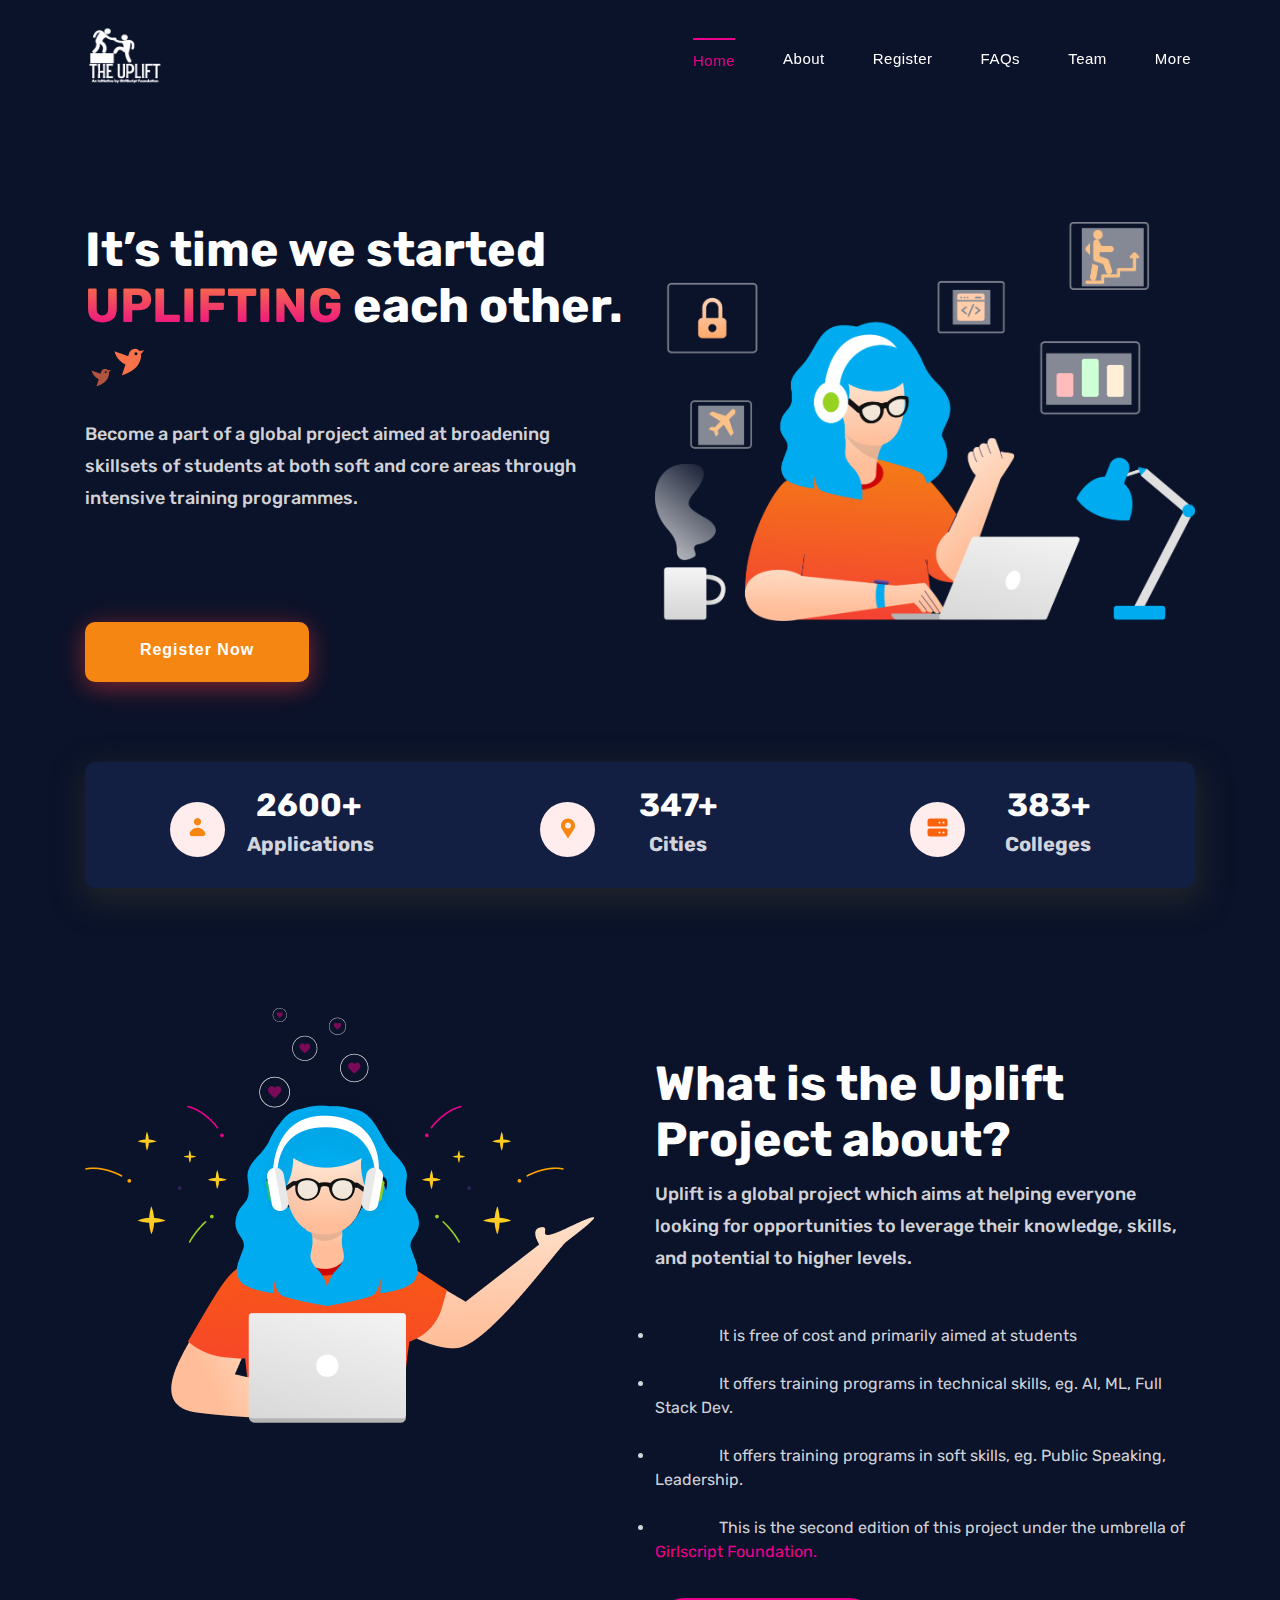
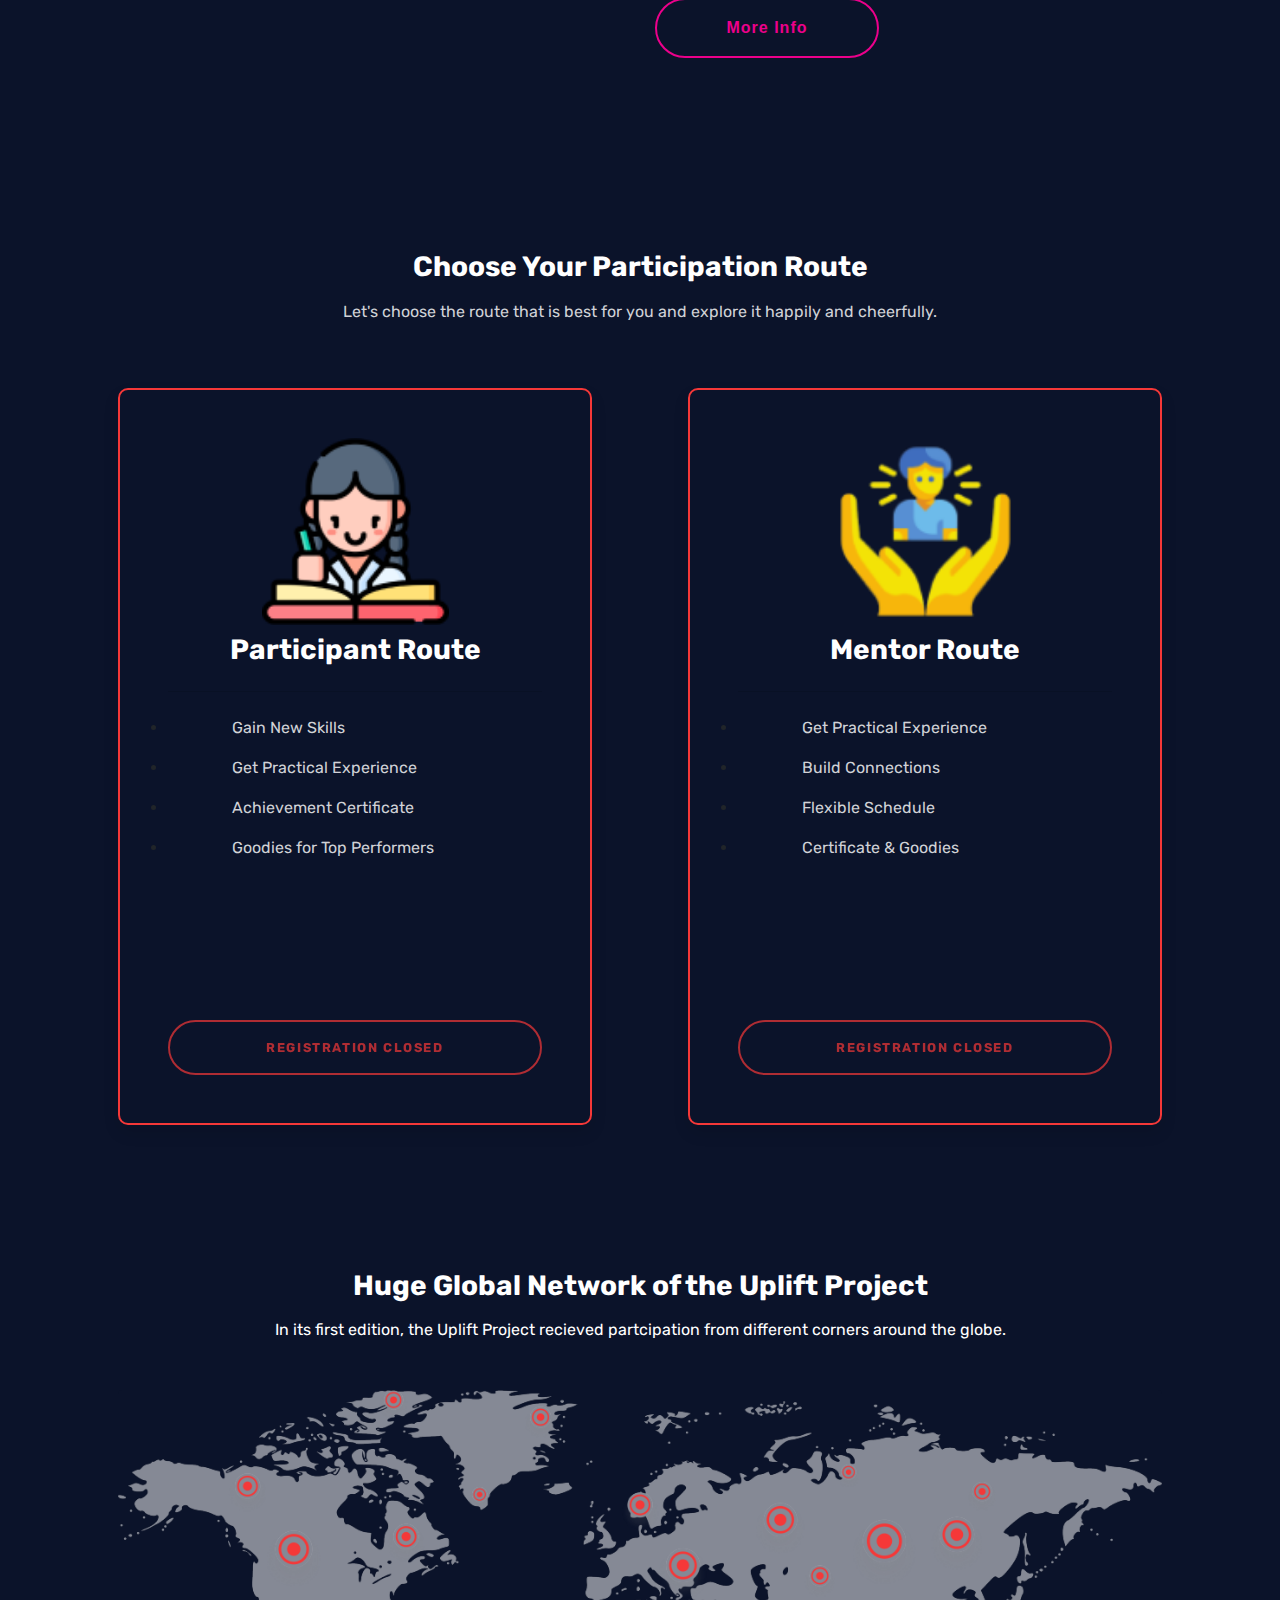
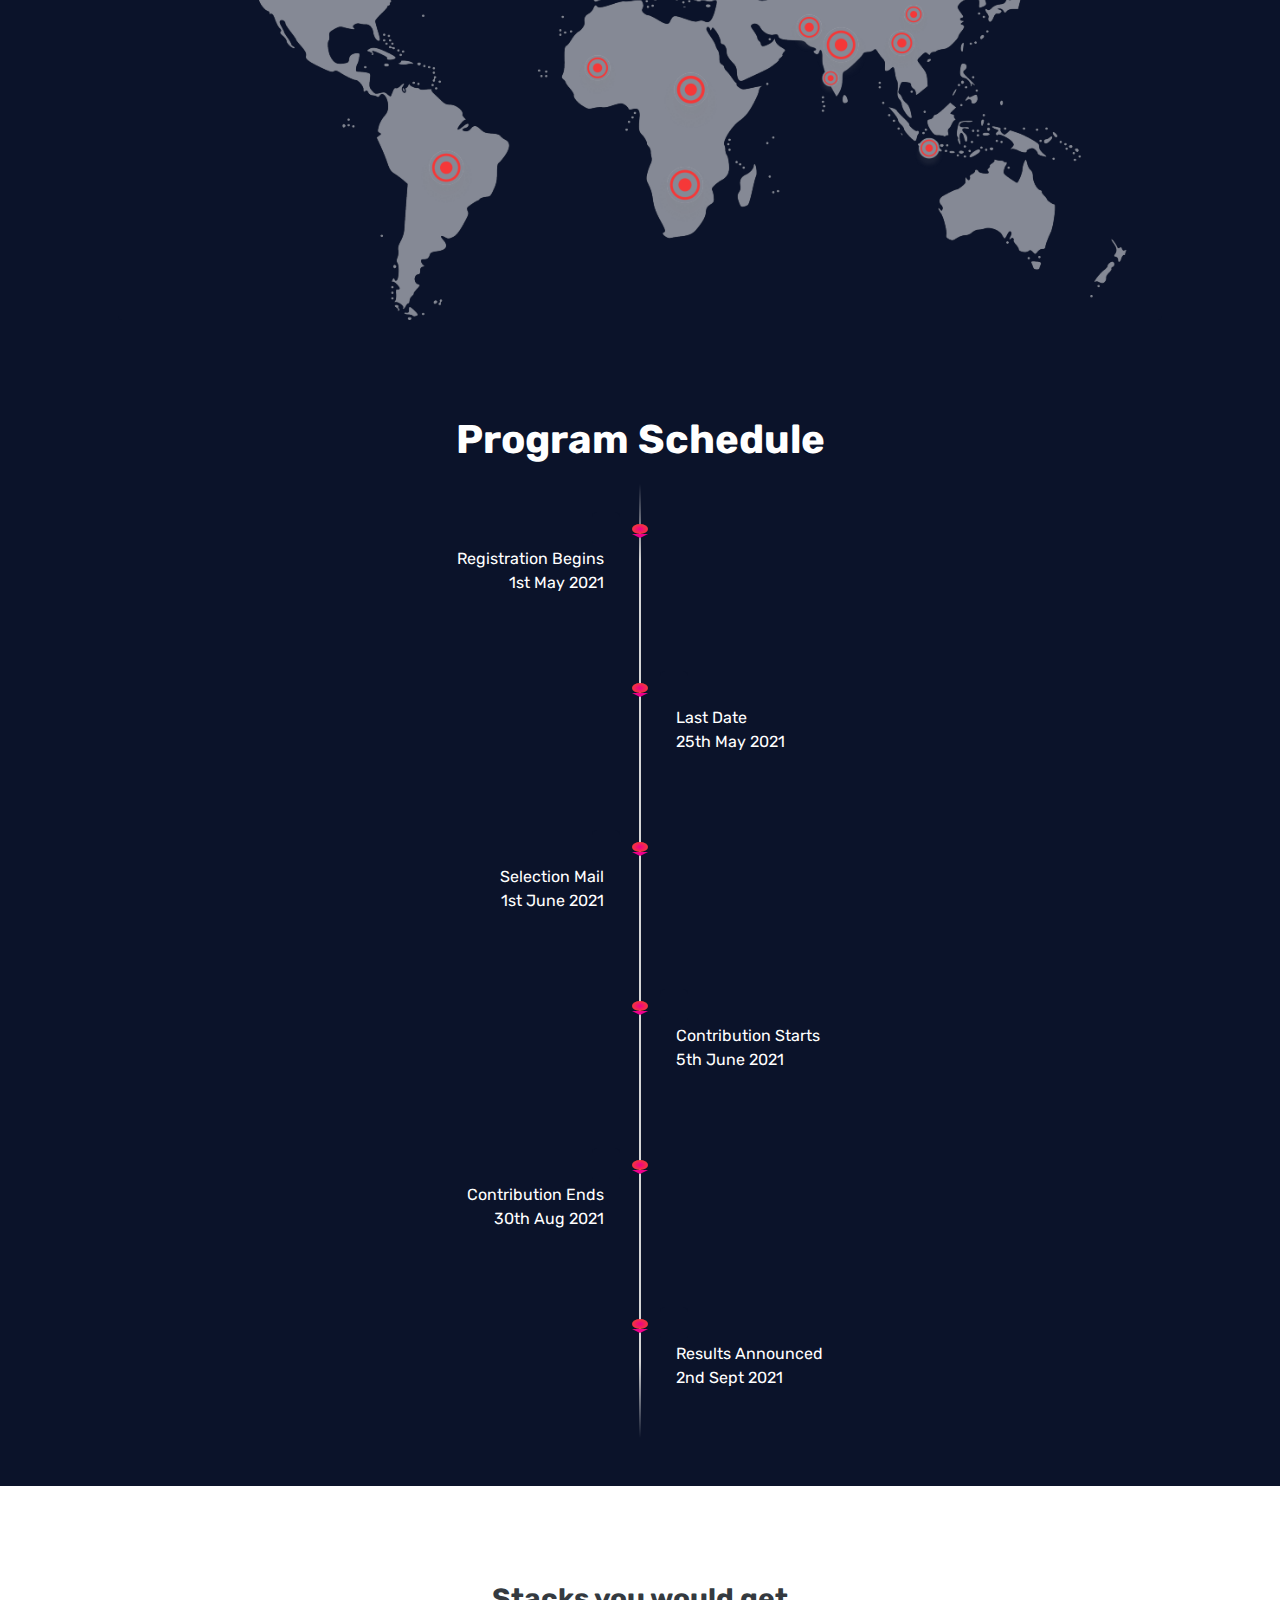
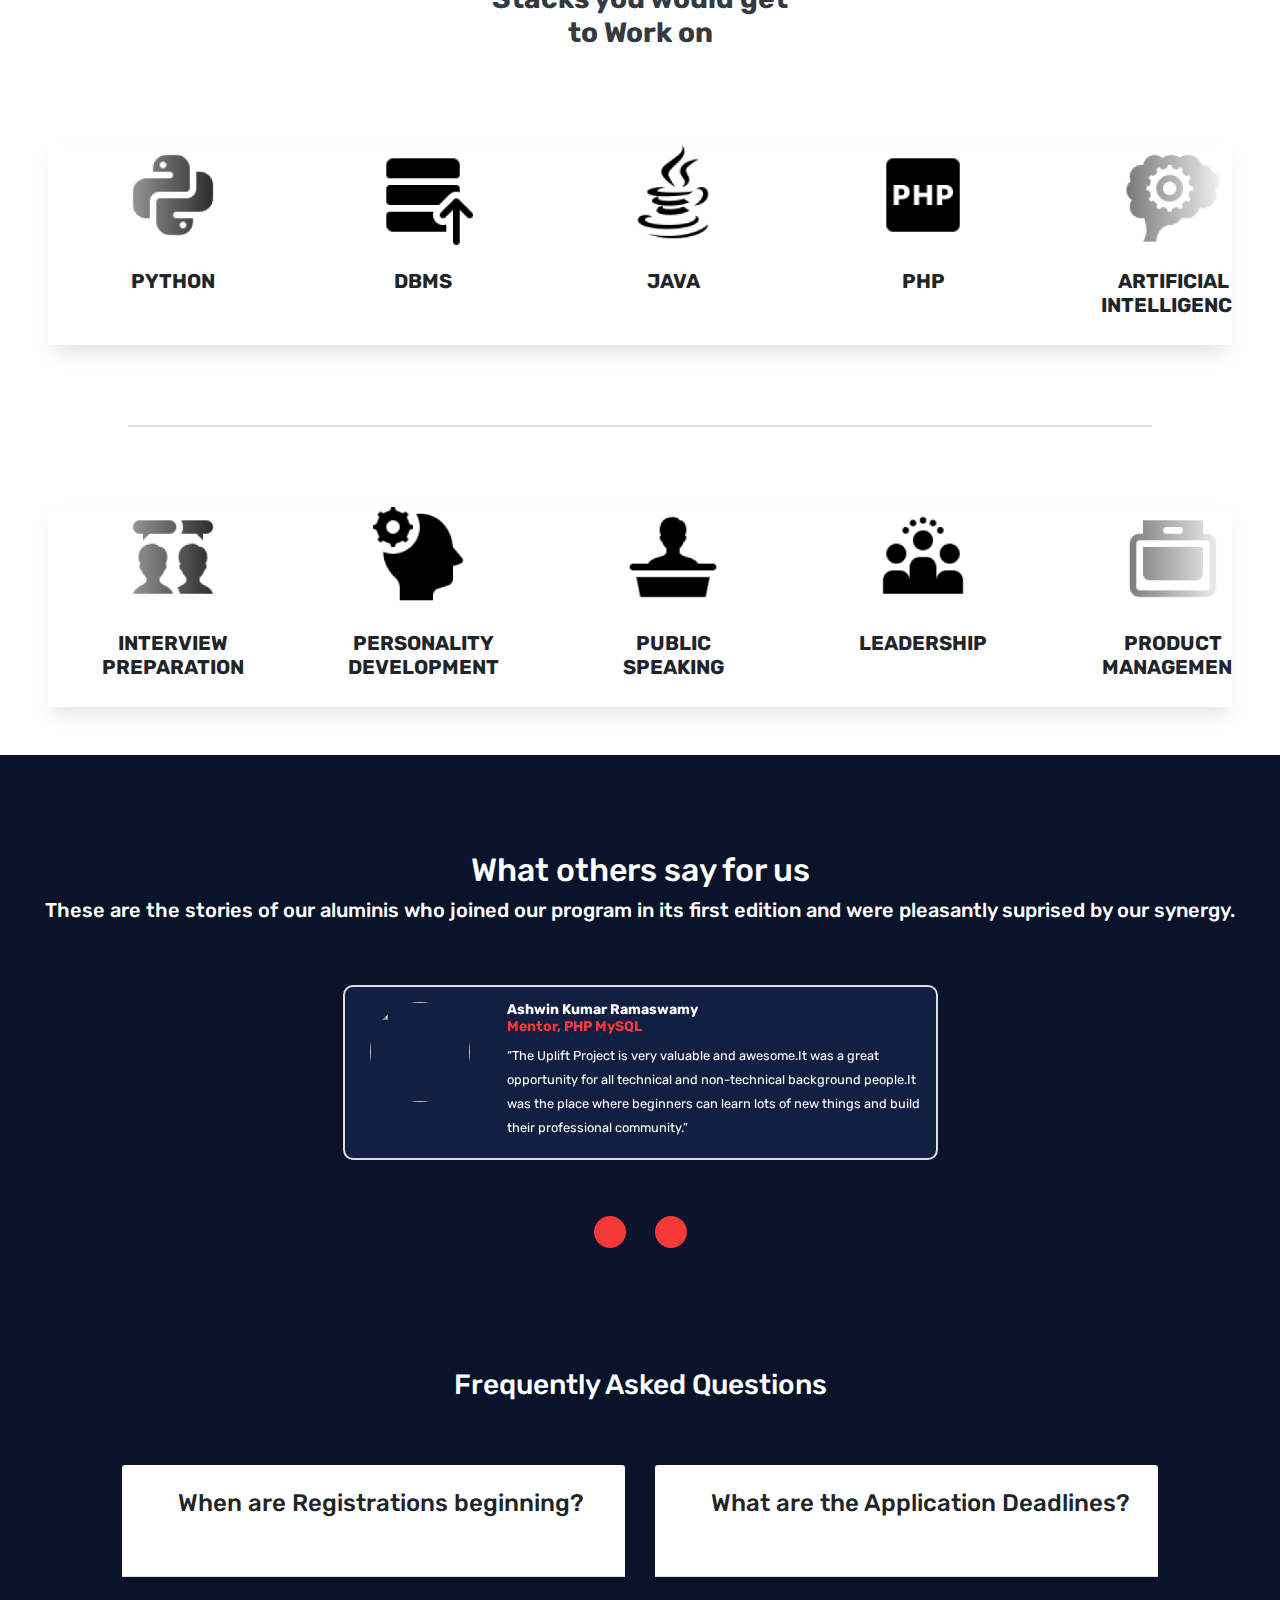
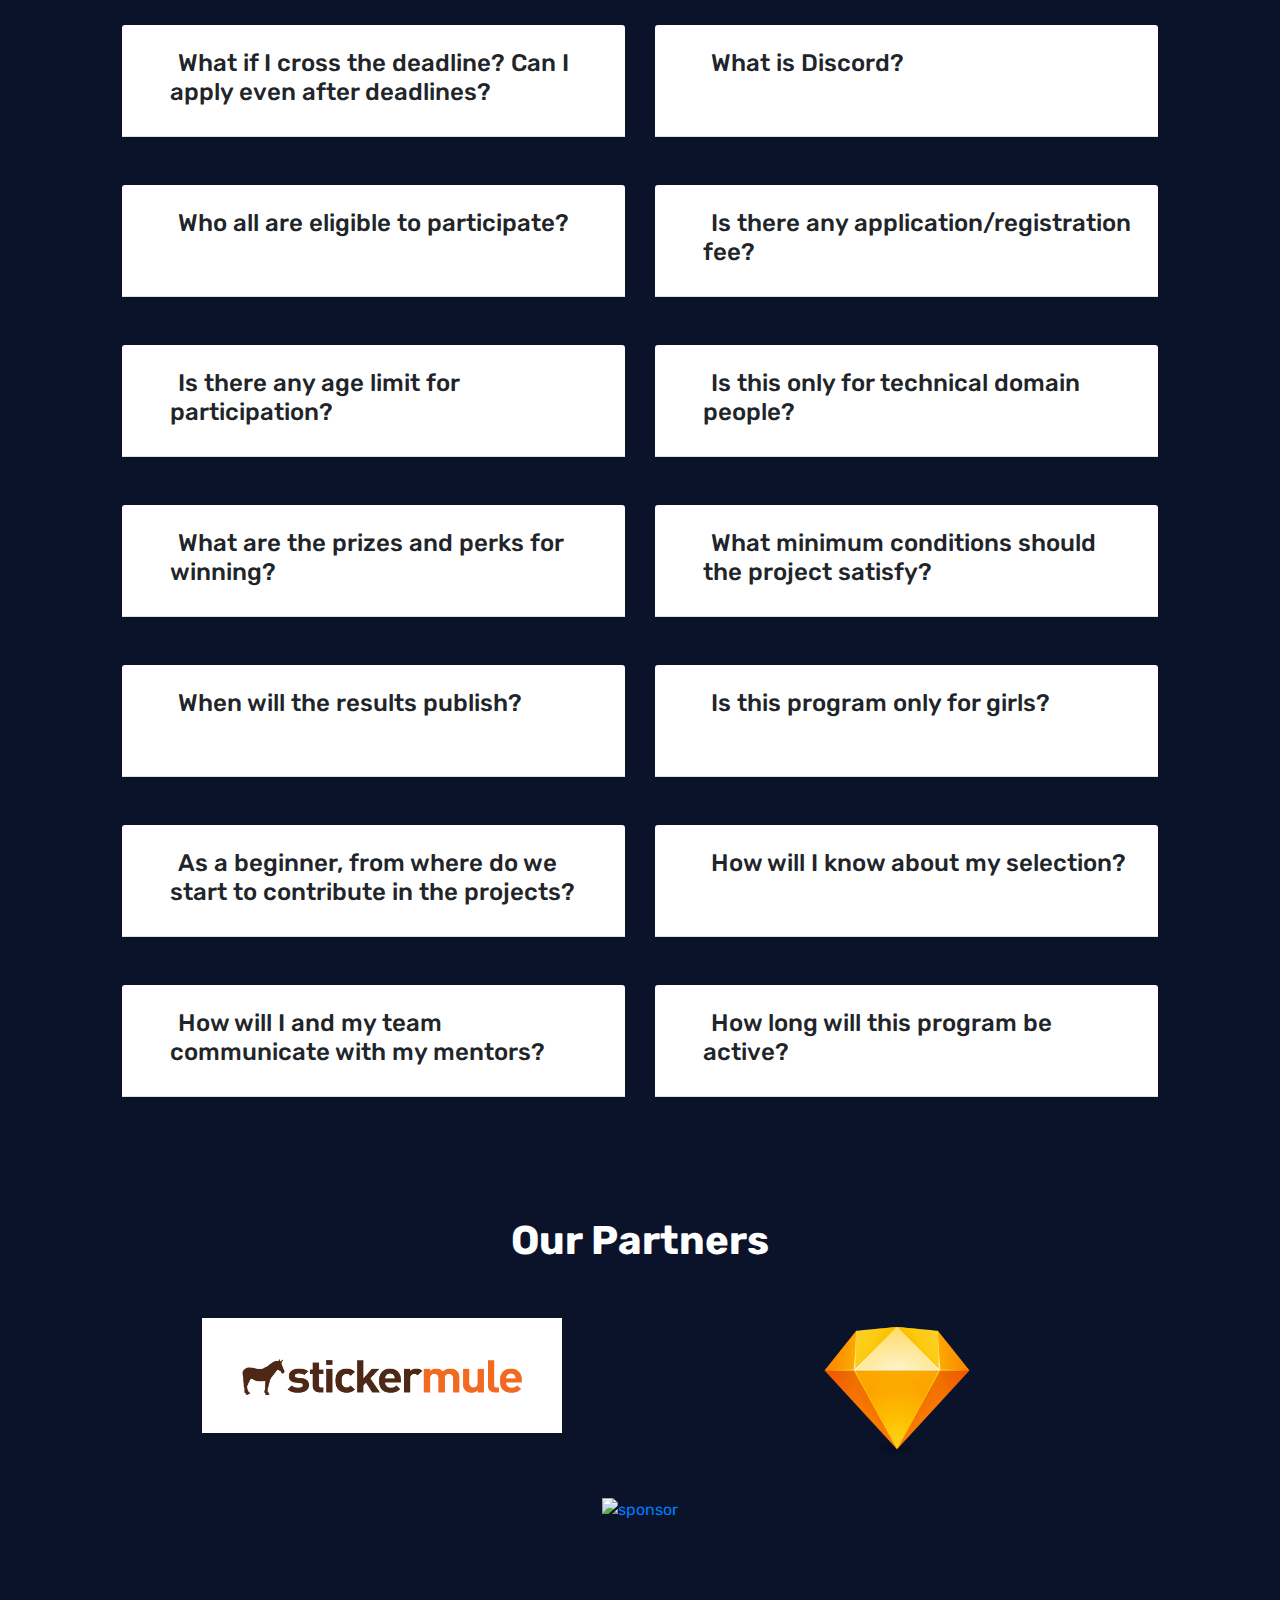
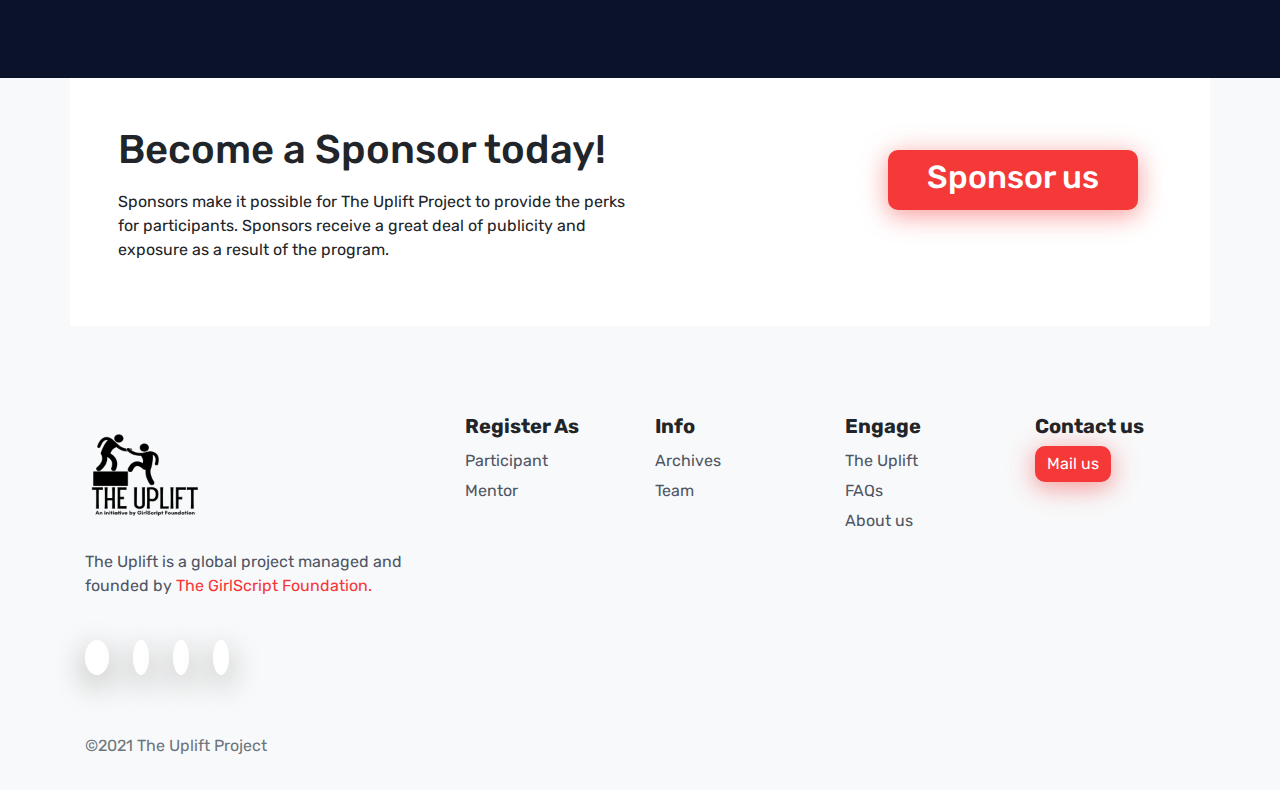
==== commit cdf8a569: "Countdown removed" ====
--- a/index.html
+++ b/index.html
@@ -117,7 +117,6 @@
                         Become a part of a global project aimed at broadening skillsets of
                         students at both soft and core areas through intensive training
                         programmes.<br>
-                        Event starts in :
                     </h3>
                     <!-- TIMER START -->
                     <div class="timer-container mt-0 mb-0">
@@ -150,7 +149,7 @@
                         <div class="triangle"></div>
                         <div class="string"></div>
                     </div> -->
-                    <div id="timer"></div>
+                    <!-- <div id="timer"></div> -->
                     <!-- <div class="timer-text">
                         <div class="mt-2">DAYS</div>
                         <div class="mt-2">HOURS</div>
@@ -324,7 +323,7 @@
                             </ul>
 
                             <a target="_blank" href="https://docs.google.com/forms/d/e/1FAIpQLScc-PPPK9OHkh9Rmtn5TsHi394Hl_ortQw59sqRm56x6eRJAQ/viewform"
-                                class="btn btn-block btn-primary select-btn text-uppercase">Register here</a>
+                                class="btn btn-block btn-primary select-btn text-uppercase">Registration closed</a>
 
                         </div>
                     </div>
@@ -366,7 +365,7 @@
 
                             </ul>
                             <a target="_blank" href="https://forms.gle/q1vs52wW2x8jbp6aA"
-                                class="btn btn-block btn-primary select-btn text-uppercase">Register here</a>
+                                class="btn btn-block btn-primary select-btn text-uppercase">Registration closed</a>
                         </div>
                     </div>
                 </div>
@@ -1141,13 +1140,14 @@
     <div class="p-5 sponsor container  justify-content-center">
         <div class="m-2 text-center">
             <h1 class="text-white text-center font-weight-bold" style="padding-bottom: 25px;">
-                Our Sponsors
+                Our Partners
             </h1>
         </div>
         <div class="row m-2 d-flex justify-content-center">
+            
             <div class="col-lg-6 col-sm-12 mt-6">
                 <div class="w-75 sponsor-div">
-                    <a href="#"><img src="assets/sponsors/02-sticker-mule-logo-light.png" alt="sponsor" class="sponsor-image img-fluid sticker-mule"/>
+                    <a href="https://mule.to/p1u1"><img src="assets/sponsors/02-sticker-mule-logo-light.png" alt="sponsor" class="sponsor-image img-fluid sticker-mule grow"/>
 
                         <div class="sponsors">
                             <!-- <p class="sponsor-content text-justify mt-5">
@@ -1164,7 +1164,7 @@
 
             <div class="col-lg-6 col-sm-12">
                 <div class="w-75 sponsor-div">
-                    <a href="#"><center><img src="assets/sponsors/sketch-mac-icon@2x.png" alt="sponsor" class="sponsor-image img-fluid sketch" style="width: 150px; height: 140px;"/></center>
+                    <a href="https://www.sketch.com/"><center><img src="assets/sponsors/sketch-mac-icon@2x.png" alt="sponsor" class="sponsor-image img-fluid sketch" style="width: 150px; height: 140px;"/></center>
                         <div class="sponsors">
                             <!-- <p class="sponsor-content text-justify mt-5">
                                 Balsamiq Studios is an ISV founded in March 2008 by Peldi
@@ -1178,7 +1178,22 @@
                 </div>
             </div>
 
-            
+            <div class="col-lg-6 col-sm-12">
+                <div class="w-75 sponsor-div">
+                    <a href="https://streamyard.com/"><center><img src="assets/sponsors/StreamYard(Full).png" alt="sponsor" class="sponsor-image img-fluid sketch streamyard" style="height: 140px; width: 150px;"/></center>
+                        <div class="sponsors">
+                            <!-- <p class="sponsor-content text-justify mt-5">
+                                Balsamiq Studios is an ISV founded in March 2008 by Peldi
+                                Guilizzoni. The Web-based Balsamiq mockup tool was launched in
+                                June 2008. It has product called Balsamiq Wireframes and
+                                Balsamiq Cloud. Balsamiq Cloud is a web-based user interface
+                                design tool for creating Wireframes.
+                            </p> -->
+                        </div>
+                    </a>
+                </div>
+            </div>
+
         </div>
     </div>
 
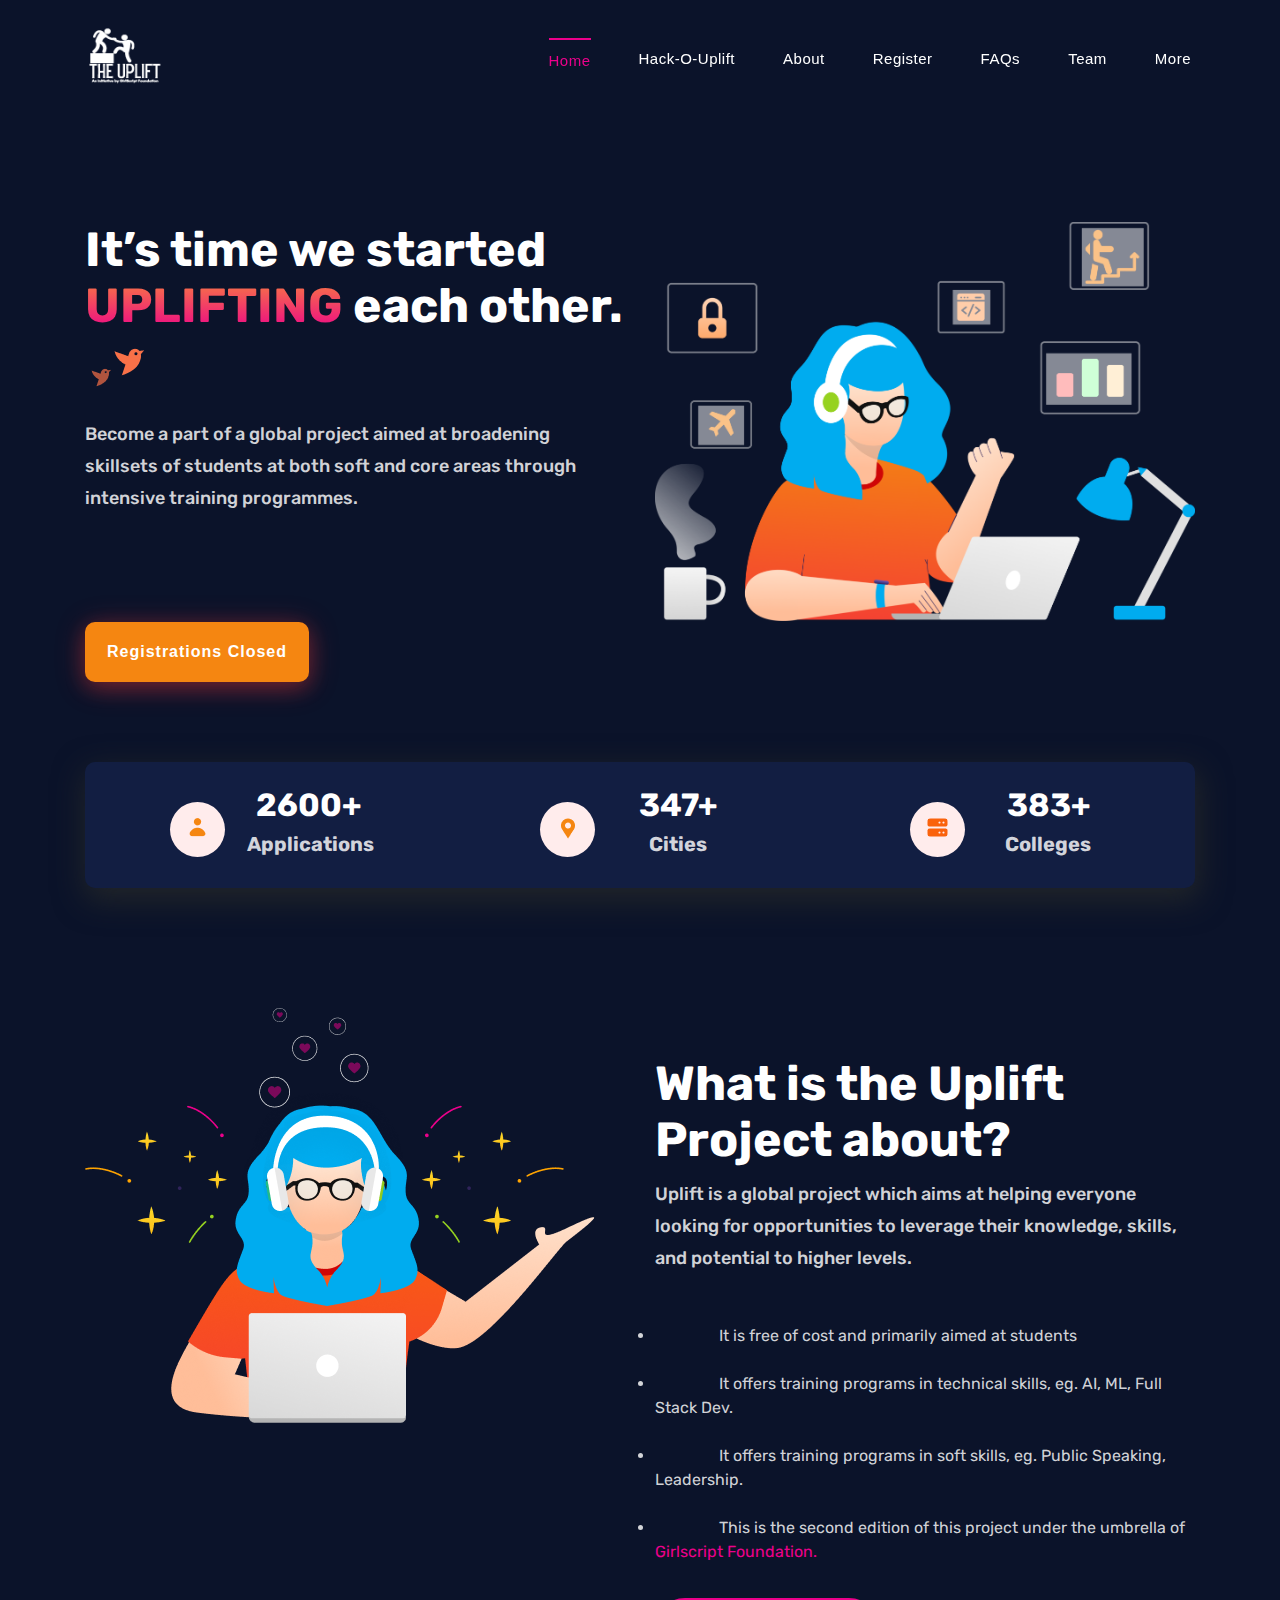
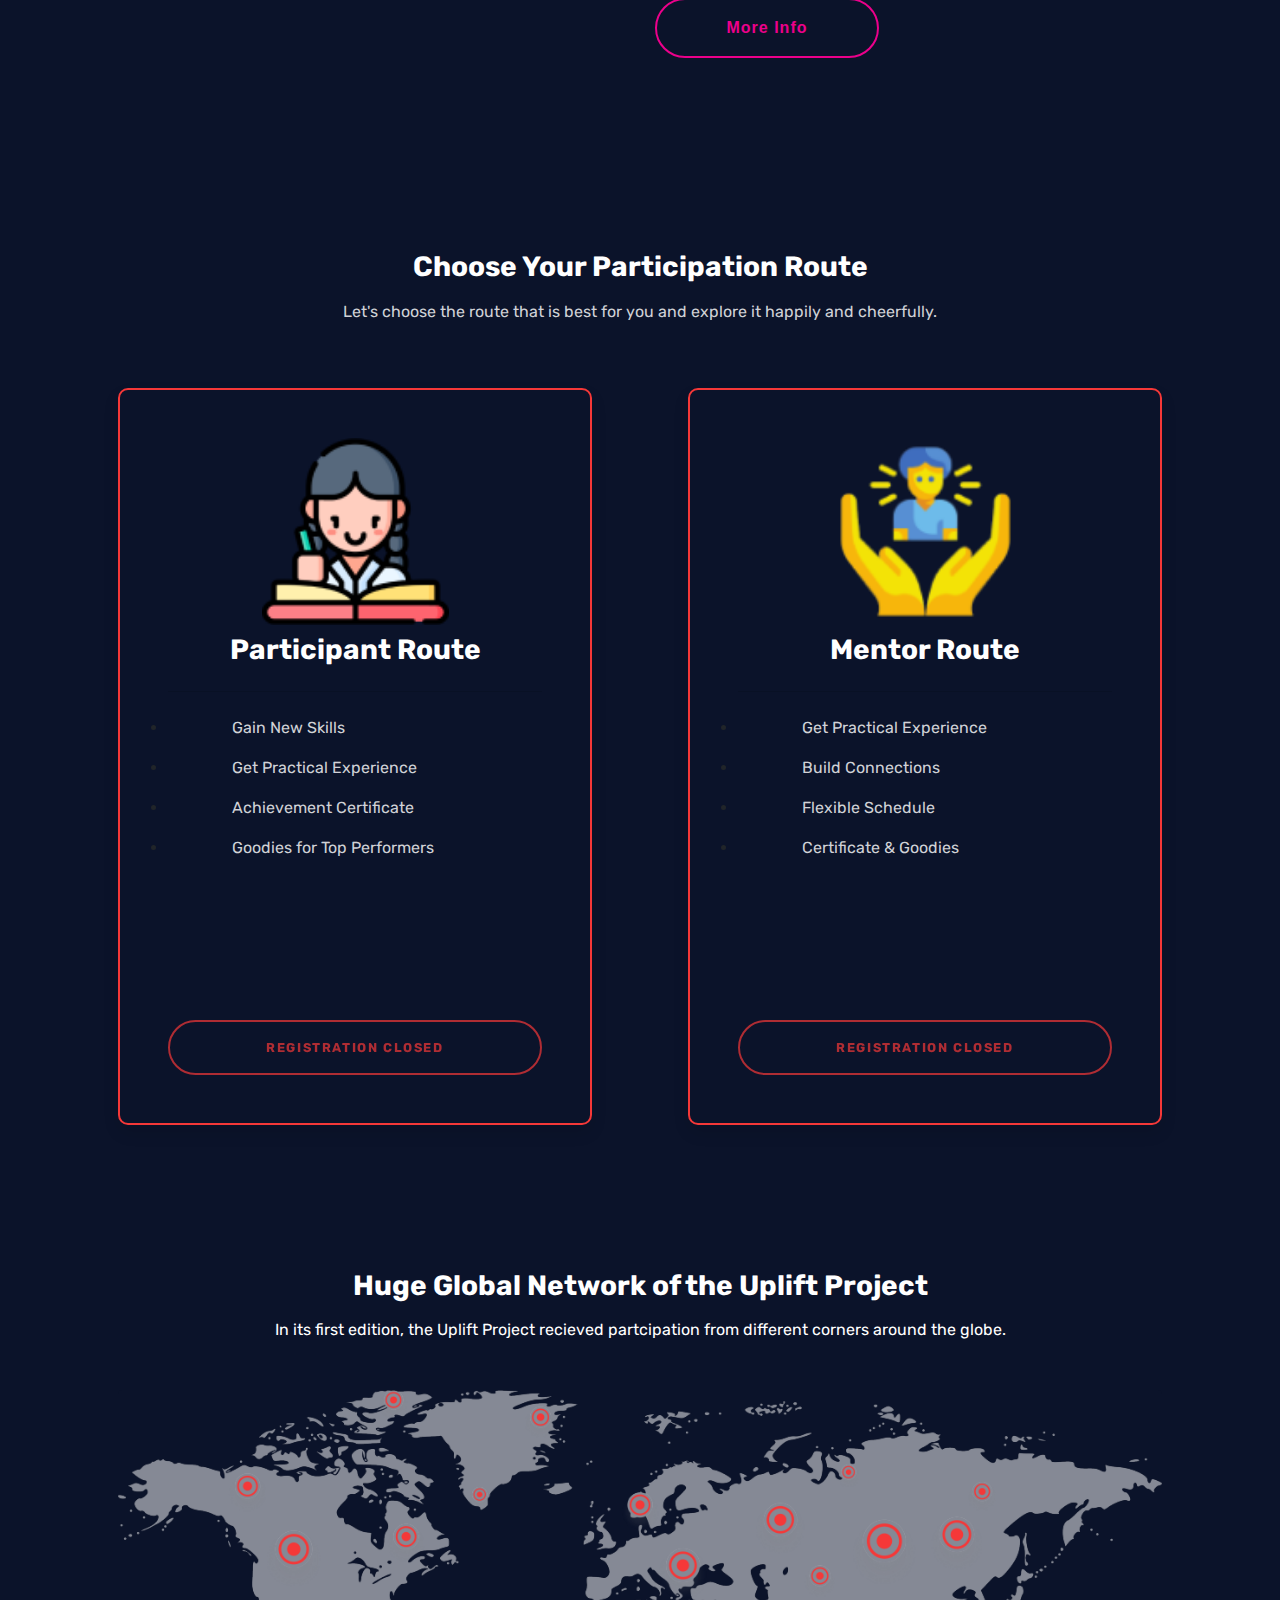
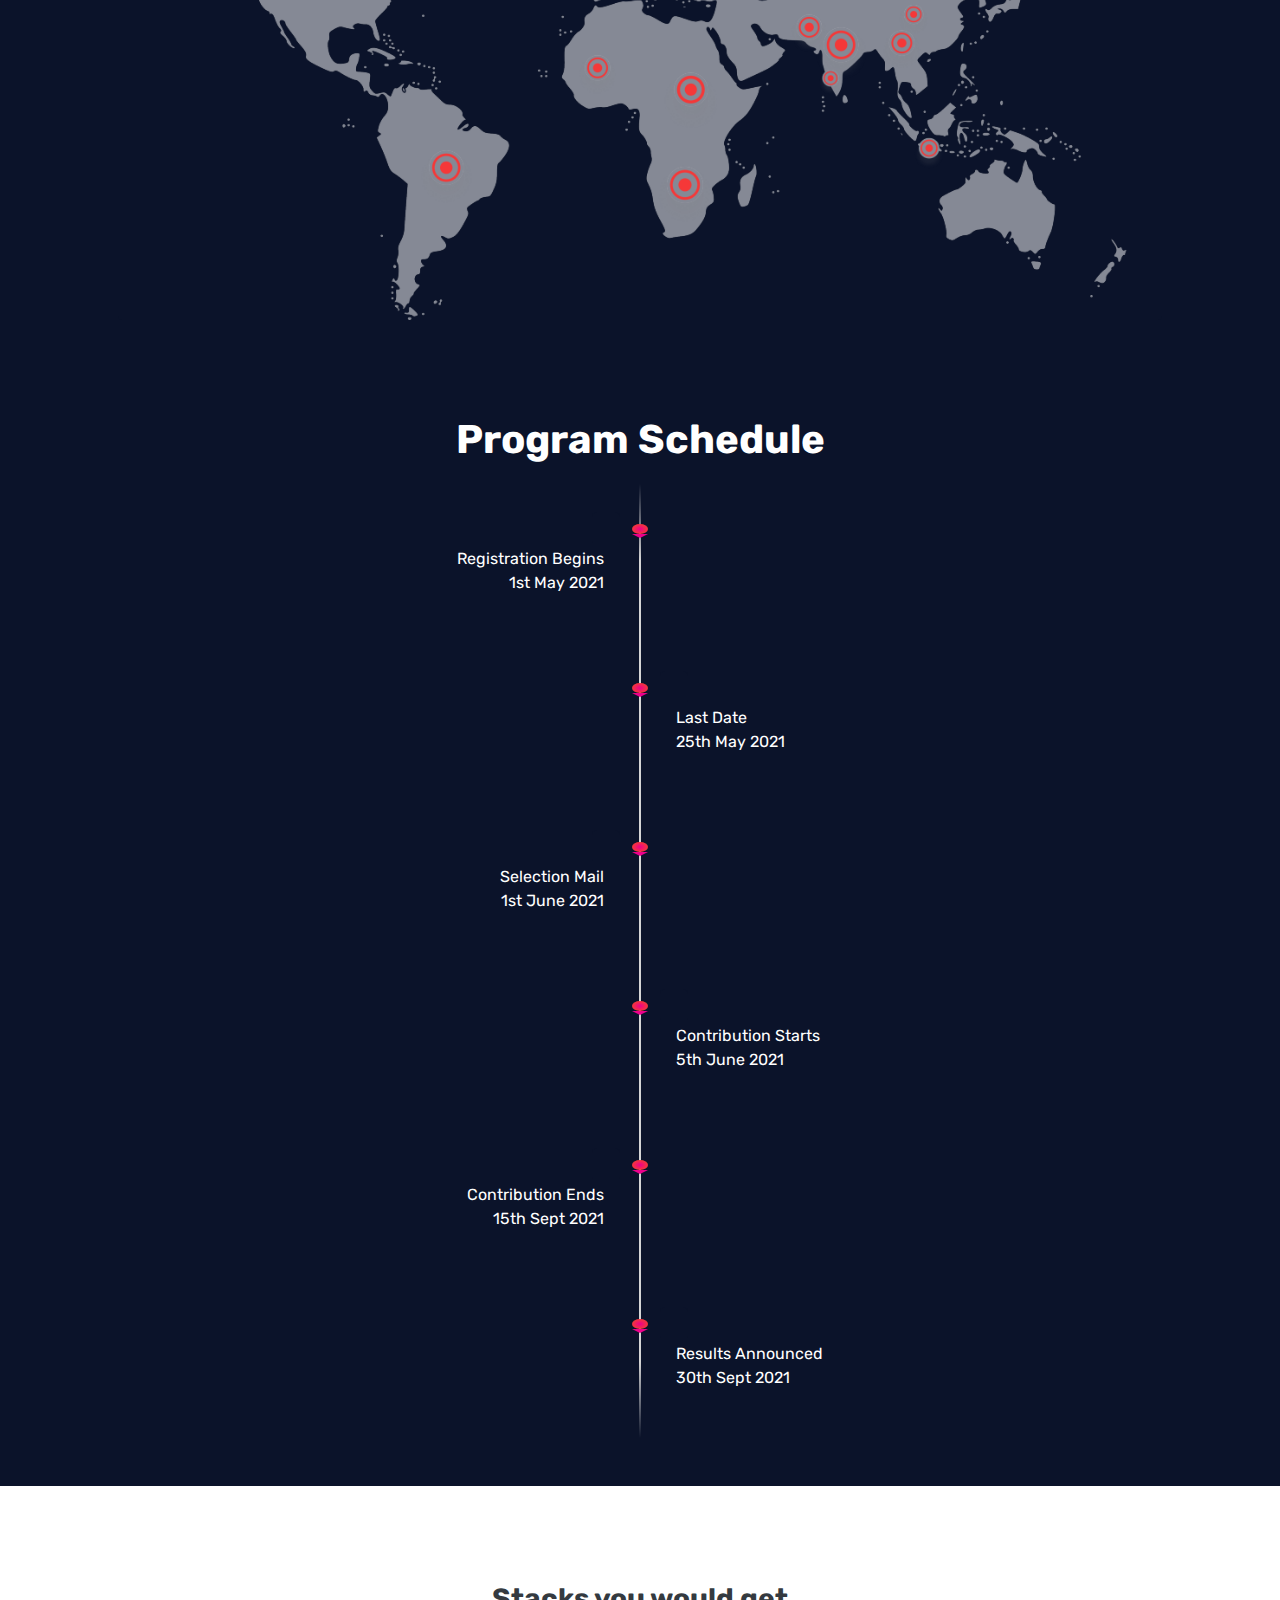
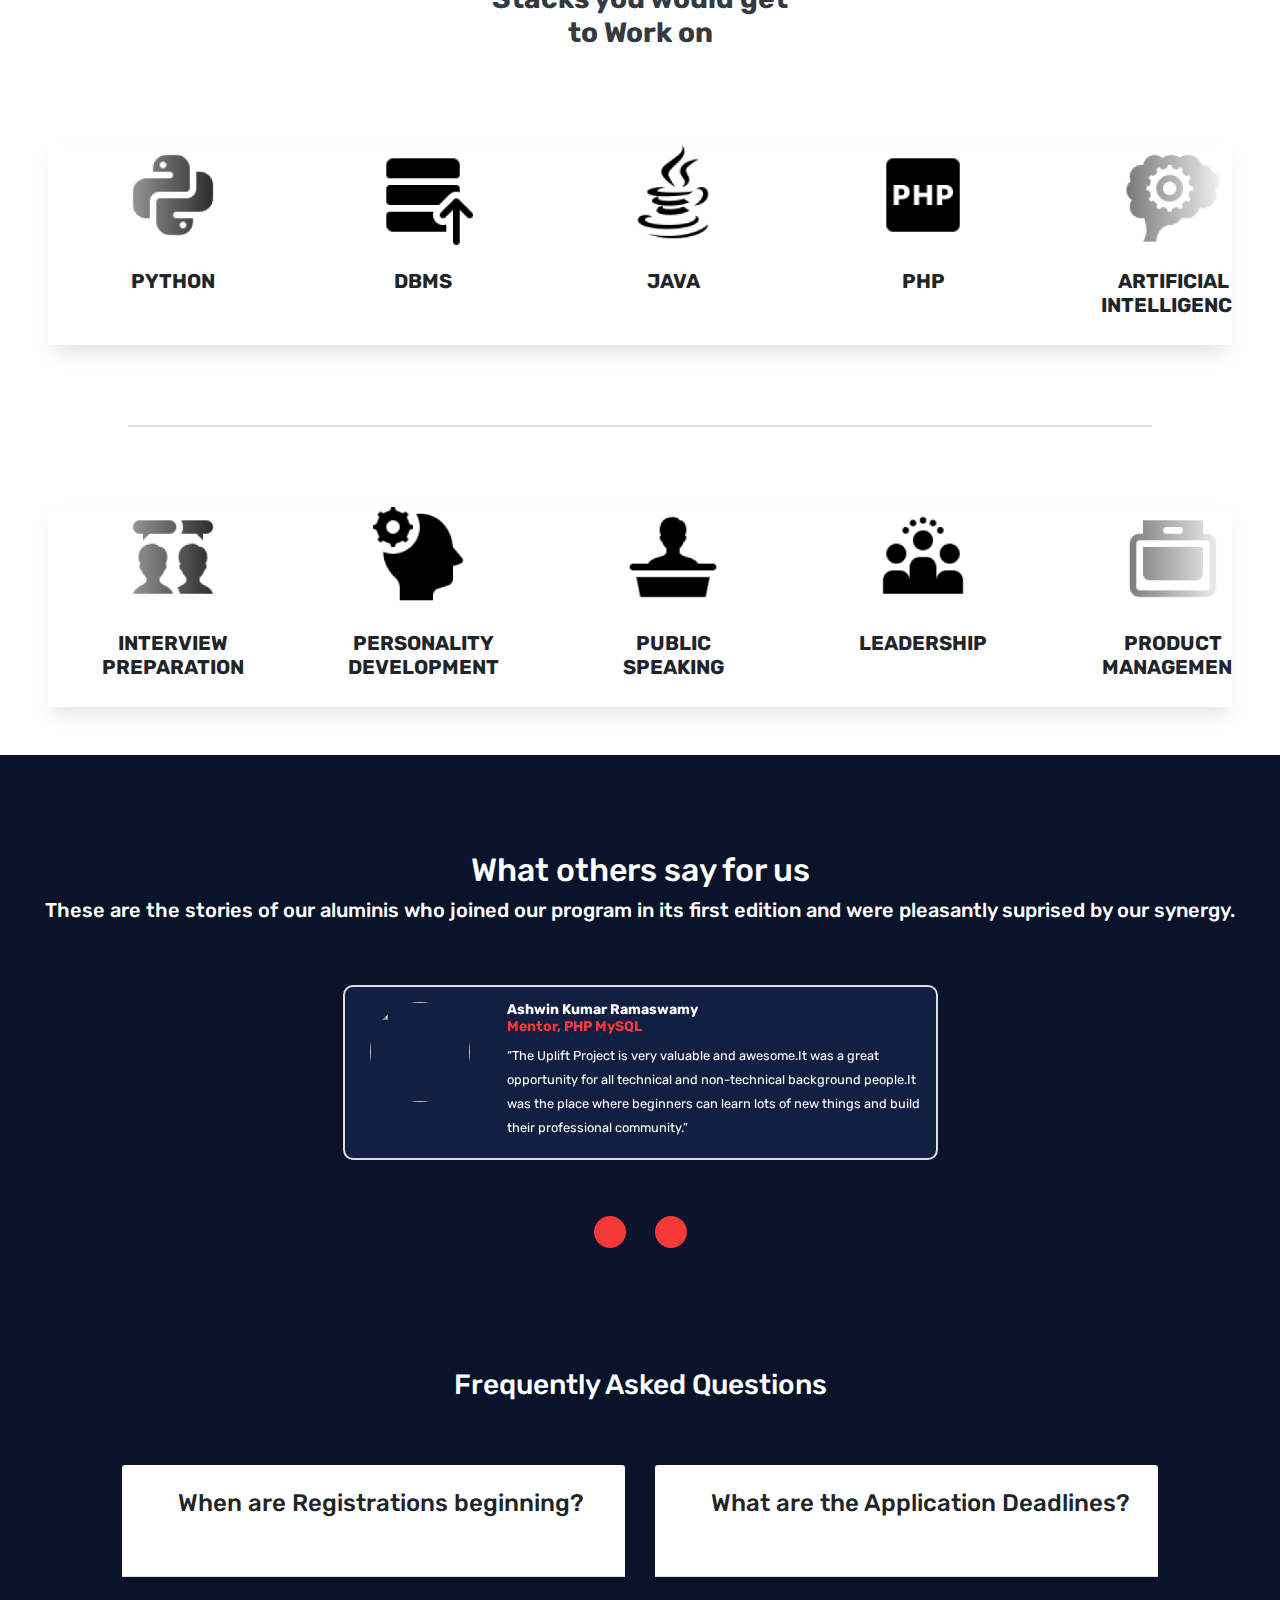
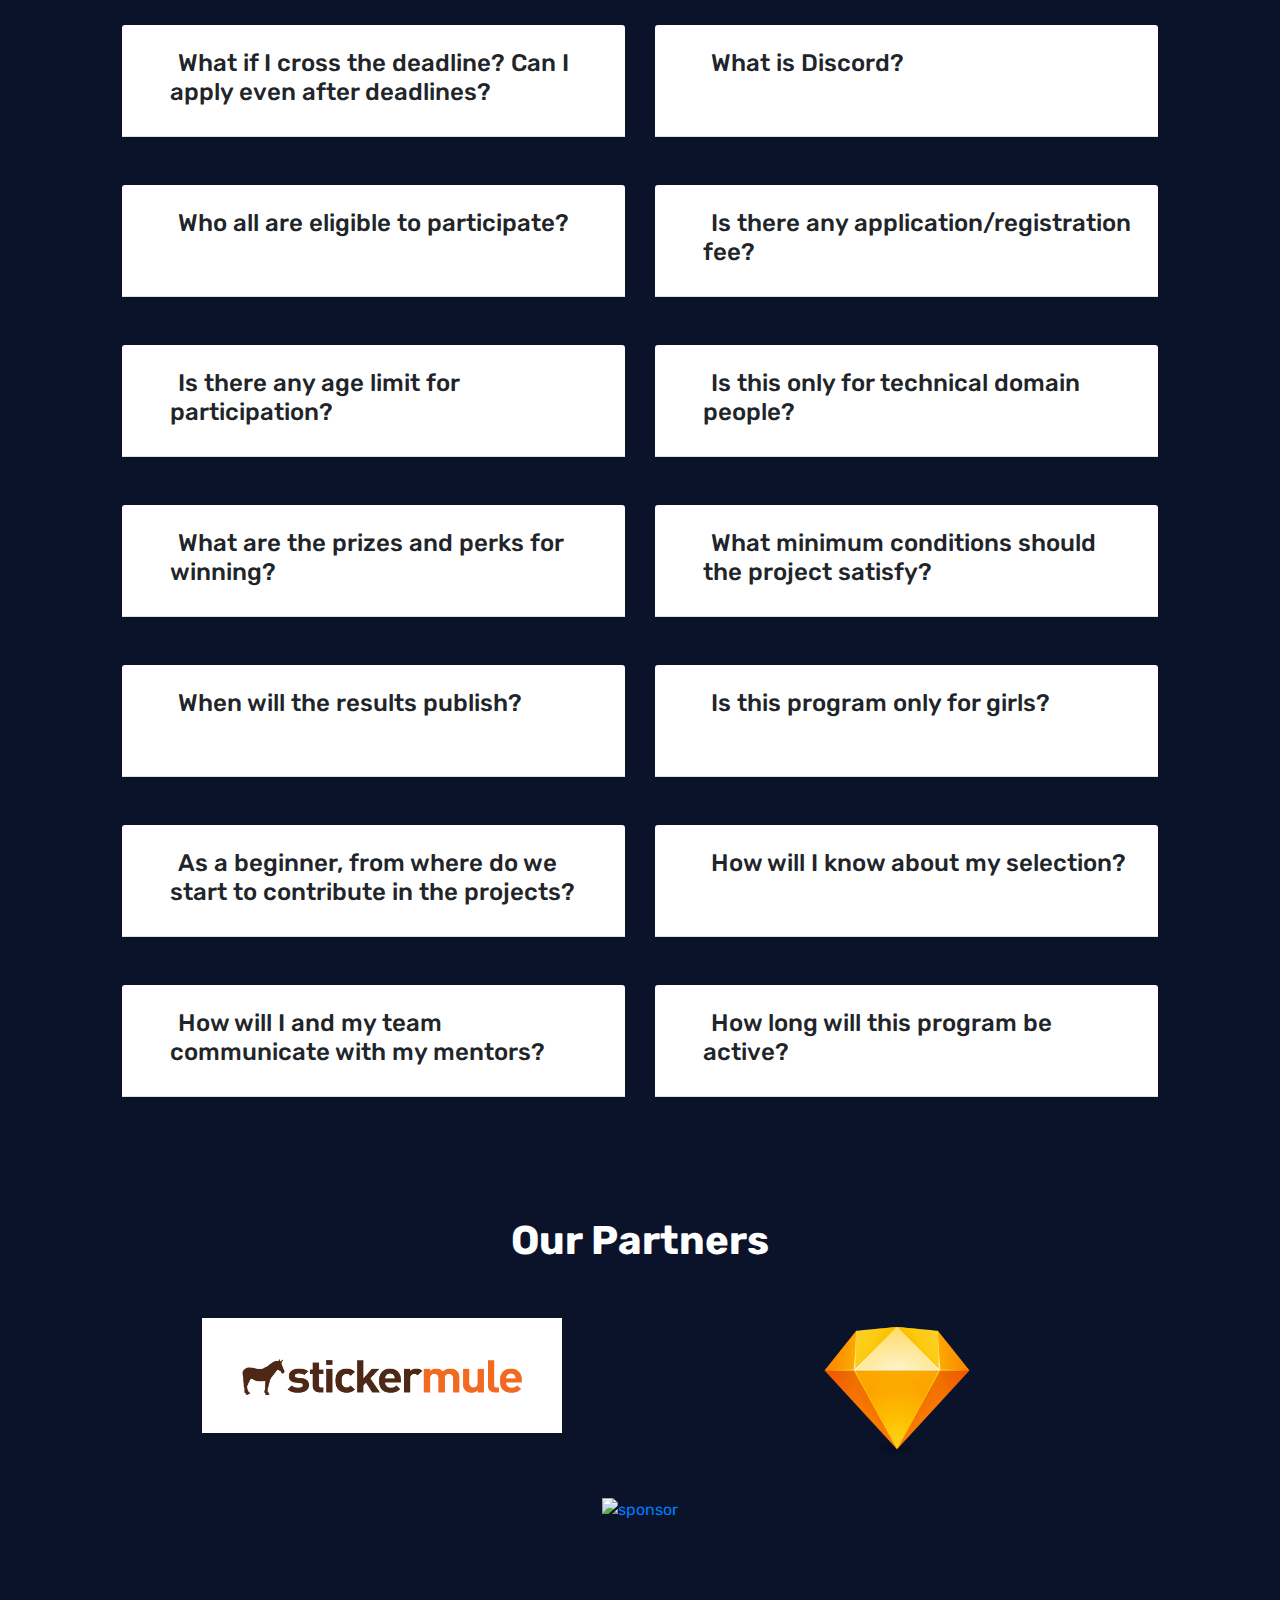
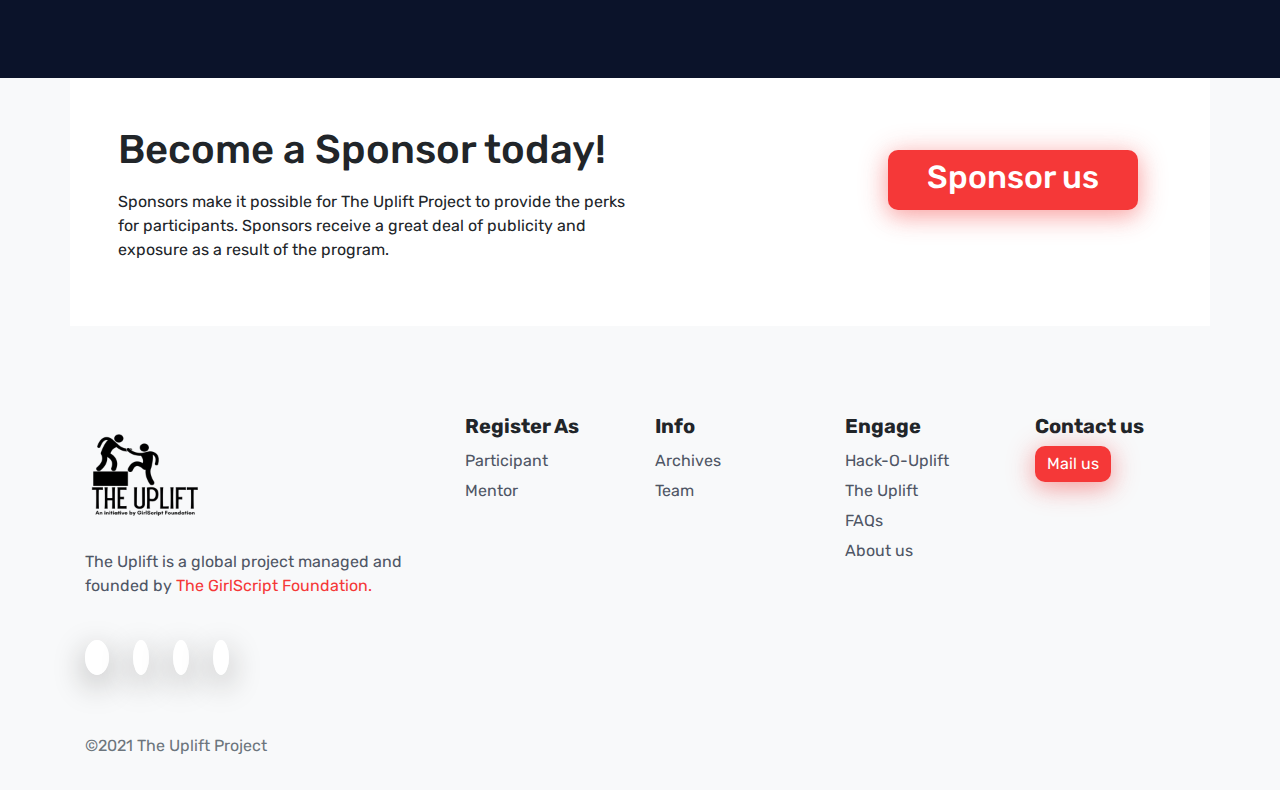
==== commit 1eb56344: "Merge pull request #30 from srrathi/master" ====
--- a/index.html
+++ b/index.html
@@ -1,73 +1,174 @@
 <!DOCTYPE html>
 <html lang="en">
-
-<head>
+  <head>
     <meta charset="UTF-8" />
     <meta http-equiv="X-UA-Compatible" content="IE=edge" />
     <meta name="viewport" content="width=device-width, initial-scale=1.0" />
     <title>HOME | THE UPLIFT PROJECT</title>
-    <link rel="icon" href="assets/logo.png" type="image/x-icon">
-    <link rel="stylesheet" href="https://stackpath.bootstrapcdn.com/bootstrap/4.3.1/css/bootstrap.min.css"
-        integrity="sha384-ggOyR0iXCbMQv3Xipma34MD+dH/1fQ784/j6cY/iJTQUOhcWr7x9JvoRxT2MZw1T" crossorigin="anonymous" />
-    <link rel="stylesheet" href="https://pro.fontawesome.com/releases/v5.10.0/css/all.css"
-        integrity="sha384-AYmEC3Yw5cVb3ZcuHtOA93w35dYTsvhLPVnYs9eStHfGJvOvKxVfELGroGkvsg+p" crossorigin="anonymous" />
+    <link rel="icon" href="assets/logo.png" type="image/x-icon" />
+    <link
+      rel="stylesheet"
+      href="https://stackpath.bootstrapcdn.com/bootstrap/4.3.1/css/bootstrap.min.css"
+      integrity="sha384-ggOyR0iXCbMQv3Xipma34MD+dH/1fQ784/j6cY/iJTQUOhcWr7x9JvoRxT2MZw1T"
+      crossorigin="anonymous"
+    />
+    <link
+      rel="stylesheet"
+      href="https://pro.fontawesome.com/releases/v5.10.0/css/all.css"
+      integrity="sha384-AYmEC3Yw5cVb3ZcuHtOA93w35dYTsvhLPVnYs9eStHfGJvOvKxVfELGroGkvsg+p"
+      crossorigin="anonymous"
+    />
     <link rel="preconnect" href="https://fonts.gstatic.com" />
-    <link href="https://fonts.googleapis.com/css2?family=Rubik&display=swap" rel="stylesheet" />
+    <link
+      href="https://fonts.googleapis.com/css2?family=Rubik&display=swap"
+      rel="stylesheet"
+    />
     <link rel="stylesheet" href="css/landing.css" />
     <link rel="stylesheet" href="css/navbar.css" />
     <link rel="stylesheet" href="css/stack.css" />
     <link rel="stylesheet" href="css/testimonial.css" />
-    <link rel="stylesheet" href="css/faq.css">
+    <link rel="stylesheet" href="css/faq.css" />
     <link rel="stylesheet" href="css/timeline.css" />
     <link rel="stylesheet" href="css/footer.css" />
-    <link rel="stylesheet" type="text/css" href="css/timer.css">
+    <link rel="stylesheet" type="text/css" href="css/timer.css" />
     <!-- <link href="assets/vendor/aos/aos.css" rel="stylesheet"> -->
     <script type="text/javascript">
-        (function () {
-            window.sib = { equeue: [], client_key: "t6009i1gpcl9bz688q62u82f" };
-            /* OPTIONAL: email to identify request*/
-            // window.sib.email_id = 'example@domain.com';
-            /* OPTIONAL: to hide the chat on your script uncomment this line (0 = chat hidden; 1 = display chat) */
-            // window.sib.display_chat = 0;
-            // window.sib.display_logo = 0;
-            /* OPTIONAL: to overwrite the default welcome message uncomment this line*/
-            // window.sib.custom_welcome_message = 'Hello, how can we help you?';
-            /* OPTIONAL: to overwrite the default offline message uncomment this line*/
-            // window.sib.custom_offline_message = 'We are currently offline. In order to answer you, please indicate your email in your messages.';
-            window.sendinblue = {}; for (var j = ['track', 'identify', 'trackLink', 'page'], i = 0; i < j.length; i++) { (function (k) { window.sendinblue[k] = function () { var arg = Array.prototype.slice.call(arguments); (window.sib[k] || function () { var t = {}; t[k] = arg; window.sib.equeue.push(t); })(arg[0], arg[1], arg[2]); }; })(j[i]); } var n = document.createElement("script"), i = document.getElementsByTagName("script")[0]; n.type = "text/javascript", n.id = "sendinblue-js", n.async = !0, n.src = "https://sibautomation.com/sa.js?key=" + window.sib.client_key, i.parentNode.insertBefore(n, i), window.sendinblue.page();
-        })();
+      (function () {
+        window.sib = { equeue: [], client_key: "t6009i1gpcl9bz688q62u82f" };
+        /* OPTIONAL: email to identify request*/
+        // window.sib.email_id = 'example@domain.com';
+        /* OPTIONAL: to hide the chat on your script uncomment this line (0 = chat hidden; 1 = display chat) */
+        // window.sib.display_chat = 0;
+        // window.sib.display_logo = 0;
+        /* OPTIONAL: to overwrite the default welcome message uncomment this line*/
+        // window.sib.custom_welcome_message = 'Hello, how can we help you?';
+        /* OPTIONAL: to overwrite the default offline message uncomment this line*/
+        // window.sib.custom_offline_message = 'We are currently offline. In order to answer you, please indicate your email in your messages.';
+        window.sendinblue = {};
+        for (
+          var j = ["track", "identify", "trackLink", "page"], i = 0;
+          i < j.length;
+          i++
+        ) {
+          (function (k) {
+            window.sendinblue[k] = function () {
+              var arg = Array.prototype.slice.call(arguments);
+              (
+                window.sib[k] ||
+                function () {
+                  var t = {};
+                  t[k] = arg;
+                  window.sib.equeue.push(t);
+                }
+              )(arg[0], arg[1], arg[2]);
+            };
+          })(j[i]);
+        }
+        var n = document.createElement("script"),
+          i = document.getElementsByTagName("script")[0];
+        (n.type = "text/javascript"),
+          (n.id = "sendinblue-js"),
+          (n.async = !0),
+          (n.src =
+            "https://sibautomation.com/sa.js?key=" + window.sib.client_key),
+          i.parentNode.insertBefore(n, i),
+          window.sendinblue.page();
+      })();
     </script>
-</head>
-
-<body>
+  </head>
+
+  <body>
+    <!-- Popup Modal -->
+    <div
+      class="modal fade"
+      id="myModal"
+      tabindex="-1"
+      role="dialog"
+      aria-labelledby="exampleModalCenterTitle"
+      aria-hidden="true"
+    >
+      <div class="modal-dialog modal-dialog-centered" role="document">
+        <div class="modal-content">
+          <div class="modal-header">
+            <h5
+              class="modal-title text-center font-weight-bold"
+              id="exampleModalLongTitle"
+            >
+              Register Now for Hack-O-Uplift
+            </h5>
+            <button
+              type="button"
+              class="close"
+              data-dismiss="modal"
+              aria-label="Close"
+            >
+              <span aria-hidden="true">&times;</span>
+            </button>
+          </div>
+          <div class="modal-body">
+            <!-- <img src="assets/hack.jpg" class="img-fluid animated p-2" alt=""> -->
+            <div
+              id="carouselExampleSlidesOnly"
+              class="carousel slide"
+              data-ride="carousel"
+              data-interval="2500"
+            >
+              <div class="carousel-inner">
+                <div class="carousel-item active">
+                  <img class="d-block w-100" src="assets/1.png" alt="First slide" />
+                </div>
+                <div class="carousel-item">
+                  <img class="d-block w-100" src="assets/2.png" alt="Second slide" />
+                </div>
+                
+              </div>
+            </div>
+          </div>
+          <div class="modal-footer">
+            <a
+              type="button"
+              class="btn-lg text-center text-white hack-register-btn w-100"
+              href="./hack-o-uplift.html"
+              >REGISTER NOW</a
+            >
+          </div>
+        </div>
+      </div>
+    </div>
+    <!-- Popup Modal Ends -->
     <!-- ======= Hero Section ======= -->
 
     <button type="button" class="mobile-nav-toggle text-dark mt-3 d-lg-none">
-        <i class="icofont-navigation-menu fas fa-bars"></i>
+      <i class="icofont-navigation-menu fas fa-bars"></i>
     </button>
 
     <!-- ======= Header ======= -->
     <header id="header" class="fixed-top">
-        <div class="container d-flex align-items-center">
-            <!-- <h1 class="logo mr-auto"><a href="index.html">Arsha</a></h1> -->
-            <!-- Uncomment below if you prefer to use an image logo -->
-            <a href="index.html" class="logo mr-auto"><img src="assets/logowhite.png" alt="uplift_logo.png"
-                    class="img-fluid" /></a>
-
-            <nav class="nav-menu d-none d-lg-block">
-                <ul>
-                    <li class="active pl-5"><a href="index.html">Home</a></li>
-                    <li class="pl-5"><a href="about.html">About</a></li>
-                    <li class="pl-5"><a href="#register">Register</a></li>
-                    <!--  <li class="pl-5"><a href="projects.html">Projects</a></li> -->
-                    <li class="pl-5"><a href="#faq">FAQs</a></li>
-                    <li class="pl-5"><a href="team.html">Team</a></li>
-
-                    <li class="drop-down pl-5">
-                        <a href="">More<i class="ml-1 fas fa-caret-down"></i></a>
-                        <ul>
-                            <li><a href="uplift2020.html">Uplift 2020</a></li>
-                            <!-- <li class="drop-down"><a href="#">Deep Drop Down</a>
+      <div class="container d-flex align-items-center">
+        <!-- <h1 class="logo mr-auto"><a href="index.html">Arsha</a></h1> -->
+        <!-- Uncomment below if you prefer to use an image logo -->
+        <a href="index.html" class="logo mr-auto"
+          ><img
+            src="assets/logowhite.png"
+            alt="uplift_logo.png"
+            class="img-fluid"
+        /></a>
+
+        <nav class="nav-menu d-none d-lg-block">
+          <ul>
+            <li class="active pl-5"><a href="index.html">Home</a></li>
+            <li class="pl-5"><a href="hack-o-uplift.html">Hack-O-Uplift</a></li>
+            <li class="pl-5"><a href="about.html">About</a></li>
+            <li class="pl-5"><a href="#register">Register</a></li>
+            <!--  <li class="pl-5"><a href="projects.html">Projects</a></li> -->
+            <li class="pl-5"><a href="#faq">FAQs</a></li>
+            <li class="pl-5"><a href="team.html">Team</a></li>
+
+            <li class="drop-down pl-5">
+              <a href="">More<i class="ml-1 fas fa-caret-down"></i></a>
+              <ul>
+                <li><a href="uplift2020.html">Uplift 2020</a></li>
+                <!-- <li class="drop-down"><a href="#">Deep Drop Down</a>
                                 <ul>
                                     <li><a href="#">Deep Drop Down 1</a></li>
                                     <li><a href="#">Deep Drop Down 2</a></li>
@@ -79,17 +180,17 @@
                             <li><a href="#">Drop Down 2</a></li>
                             <li><a href="#">Drop Down 3</a></li>
                             <li><a href="#">Drop Down 4</a></li> -->
-                        </ul>
-                    </li>
-                    <!-- <li class="pl-5 project-archieve">
+              </ul>
+            </li>
+            <!-- <li class="pl-5 project-archieve">
                         <a class="ml-3" href="Project-Archieves.html">Project Archieves</a>
                     </li> -->
-                </ul>
-            </nav>
-            <!-- .nav-menu -->
-
-            <!-- <a href="#about" class="get-started-btn scrollto">Get Started</a> -->
-        </div>
+          </ul>
+        </nav>
+        <!-- .nav-menu -->
+
+        <!-- <a href="#about" class="get-started-btn scrollto">Get Started</a> -->
+      </div>
     </header>
     <!-- End Header -->
 
@@ -104,23 +205,36 @@
     </div> -->
 
     <section id="hero" class="d-flex align-items-center">
-        <div class="container">
-            <div class="row">
-                <div class="col-lg-6 d-flex flex-column justify-content-center pt-4 pt-lg-0 order-2 order-lg-1"
-                    data-aos="fade-up" data-aos-delay="200">
-                    <h1>
-                        It’s time we started
-                        <span class="uplift-gradient">UPLIFTING</span> each other.<img class="pb-3"
-                            src="assets/Bird vectors/Group 1310 - Copy.png" alt="bird" />
-                    </h1>
-                    <h3>
-                        Become a part of a global project aimed at broadening skillsets of
-                        students at both soft and core areas through intensive training
-                        programmes.<br>
-                    </h3>
-                    <!-- TIMER START -->
-                    <div class="timer-container mt-0 mb-0">
-                    <!-- <div class="balloon white">
+      <div class="container">
+        <div class="row">
+          <div
+            class="
+              col-lg-6
+              d-flex
+              flex-column
+              justify-content-center
+              pt-4 pt-lg-0
+              order-2 order-lg-1
+            "
+            data-aos="fade-up"
+            data-aos-delay="200"
+          >
+            <h1>
+              It’s time we started
+              <span class="uplift-gradient">UPLIFTING</span> each other.<img
+                class="pb-3"
+                src="assets/Bird vectors/Group 1310 - Copy.png"
+                alt="bird"
+              />
+            </h1>
+            <h3>
+              Become a part of a global project aimed at broadening skillsets of
+              students at both soft and core areas through intensive training
+              programmes.<br />
+            </h3>
+            <!-- TIMER START -->
+            <div class="timer-container mt-0 mb-0">
+              <!-- <div class="balloon white">
                         <div class="star-red"></div>
                         <div class="face">
                             <div class="eye"></div>
@@ -149,337 +263,431 @@
                         <div class="triangle"></div>
                         <div class="string"></div>
                     </div> -->
-                    <!-- <div id="timer"></div> -->
-                    <!-- <div class="timer-text">
+              <!-- <div id="timer"></div> -->
+              <!-- <div class="timer-text">
                         <div class="mt-2">DAYS</div>
                         <div class="mt-2">HOURS</div>
                         <div class="mt-2">MINS</div>
                         <div class="mt-2">SECS</div>
 
                     </div> -->
-                </div>
-                    <!-- TIMER ENDS -->
-                    <div class="d-lg-flex mt-5">
-                        <a href="#register" class="text-center p-3 btn-get-started scrollto">Register Now</a>
-                        <!-- <a href="https://www.youtube.com/watch?v=jDDaplaOz7Q" class="venobox btn-watch-video"
+            </div>
+            <!-- TIMER ENDS -->
+            <div class="d-lg-flex mt-5">
+              <button class="text-center disabled p-3 btn-get-started scrollto">
+                Registrations Closed
+              </button>
+              <!-- <a href="https://www.youtube.com/watch?v=jDDaplaOz7Q" class="venobox btn-watch-video"
                             data-vbtype="video" data-autoplay="true"> Watch Video <i class="icofont-play-alt-2"></i></a> -->
-                    </div>
-                </div>
-                <div class="col-lg-6 order-1 order-lg-2 hero-img" data-aos="zoom-in" data-aos-delay="200">
-                    <img src="assets/about.png" class="img-fluid animated" alt="" />
-                </div>
-            </div>
-            <div class="row milestones-container">
-                <div class="col-lg-3 milestones-col mx-auto col-sm-12">
-                    <div class="text-center p-4">
-                        <div class="row">
-                            <div class="col-sm-12 text-center col-lg-4">
-                                <div class="icon-div mx-auto mt-3">
-                                    <img src="assets/Vector.png" class="mt-3 rounded" alt="milestone" />
-                                </div>
-                            </div>
-                            <div class="col-sm-12 col-lg-8">
-                                <h2 class="text-white font-weight-bold">2600+</h2>
-                                <h5 class="text-center font-weight-bold place">
-                                    Applications
-                                </h5>
-                            </div>
-                        </div>
-                    </div>
-                </div>
-                <div class="col-lg-3 milestones-col mx-auto col-sm-12">
-                    <div class="text-center p-4">
-                        <div class="row">
-                            <div class="col-sm-12 text-center col-lg-4">
-                                <div class="icon-div mx-auto mt-3">
-                                    <img src="assets/Vector2.png" class="mt-3 rounded" alt="milestone" />
-                                </div>
-                            </div>
-                            <div class="col-sm-12 col-lg-8">
-                                <h2 class="text-white font-weight-bold">347+</h2>
-                                <h5 class="text-center font-weight-bold place">
-                                    Cities
-                                </h5>
-                            </div>
-                        </div>
-                    </div>
-                </div>
-                <div class="col-lg-3 milestones-col mx-auto col-sm-12">
-                    <div class="text-center p-4">
-                        <div class="row">
-                            <div class="col-sm-12 text-center col-lg-4">
-                                <div class="icon-div mx-auto mt-3">
-                                    <img src="assets/Vector3.png" class="mt-3 rounded" alt="milestone" />
-                                </div>
-                            </div>
-                            <div class="col-sm-12 col-lg-8">
-                                <h2 class="text-white font-weight-bold">383+</h2>
-                                <h5 class="text-center font-weight-bold place">
-                                    Colleges
-                                </h5>
-                            </div>
-                        </div>
-                    </div>
-                </div>
-            </div>
+            </div>
+          </div>
+          <div
+            class="col-lg-6 order-1 order-lg-2 hero-img"
+            data-aos="zoom-in"
+            data-aos-delay="200"
+          >
+            <img src="assets/about.png" class="img-fluid animated" alt="" />
+          </div>
         </div>
+        <div class="row milestones-container">
+          <div class="col-lg-3 milestones-col mx-auto col-sm-12">
+            <div class="text-center p-4">
+              <div class="row">
+                <div class="col-sm-12 text-center col-lg-4">
+                  <div class="icon-div mx-auto mt-3">
+                    <img
+                      src="assets/Vector.png"
+                      class="mt-3 rounded"
+                      alt="milestone"
+                    />
+                  </div>
+                </div>
+                <div class="col-sm-12 col-lg-8">
+                  <h2 class="text-white font-weight-bold">2600+</h2>
+                  <h5 class="text-center font-weight-bold place">
+                    Applications
+                  </h5>
+                </div>
+              </div>
+            </div>
+          </div>
+          <div class="col-lg-3 milestones-col mx-auto col-sm-12">
+            <div class="text-center p-4">
+              <div class="row">
+                <div class="col-sm-12 text-center col-lg-4">
+                  <div class="icon-div mx-auto mt-3">
+                    <img
+                      src="assets/Vector2.png"
+                      class="mt-3 rounded"
+                      alt="milestone"
+                    />
+                  </div>
+                </div>
+                <div class="col-sm-12 col-lg-8">
+                  <h2 class="text-white font-weight-bold">347+</h2>
+                  <h5 class="text-center font-weight-bold place">Cities</h5>
+                </div>
+              </div>
+            </div>
+          </div>
+          <div class="col-lg-3 milestones-col mx-auto col-sm-12">
+            <div class="text-center p-4">
+              <div class="row">
+                <div class="col-sm-12 text-center col-lg-4">
+                  <div class="icon-div mx-auto mt-3">
+                    <img
+                      src="assets/Vector3.png"
+                      class="mt-3 rounded"
+                      alt="milestone"
+                    />
+                  </div>
+                </div>
+                <div class="col-sm-12 col-lg-8">
+                  <h2 class="text-white font-weight-bold">383+</h2>
+                  <h5 class="text-center font-weight-bold place">Colleges</h5>
+                </div>
+              </div>
+            </div>
+          </div>
+        </div>
+      </div>
     </section>
     <!-- End Hero -->
 
     <section id="hero2" class="d-flex align-items-center">
-        <div class="container mb-5">
-            <div class="row my-auto">
-                <div class="col-lg-6 hero2-img" data-aos="zoom-in" data-aos-delay="200">
-                    <img src="assets/about2.png" class="img-fluid animated" alt="" />
-                </div>
-                <div class="col-lg-6 d-flex flex-column justify-content-center py-auto mt-5 pt-lg-0 order-2 order-lg-1"
-                    data-aos="fade-up" data-aos-delay="200">
-                    <h1>
-                        What is the
-                        <span class="about2-title">Uplift<br />Project</span> about?
-                    </h1>
-                    <h3>
-                        Uplift is a global project which aims at helping everyone looking
-                        for opportunities to leverage their knowledge, skills, and
-                        potential to higher levels.
-                    </h3>
-                    <ul class="fa-ul my-auto">
-                        <li class="mb-4">
-                            <span class="fa-li mr-5"><i class="fas fa-check-circle"></i></span><span class="ml-3">It is
-                                free of cost and primarily aimed at students</span>
-                        </li>
-                        <li class="mb-4">
-                            <span class="fa-li mr-5"><i class="fas fa-check-circle"></i></span><span class="ml-3">It
-                                offers training programs in technical skills, eg. AI, ML,
-                                Full Stack Dev.</span>
-                        </li>
-                        <li class="mb-4">
-                            <span class="fa-li mr-5"><i class="fas fa-check-circle"></i></span><span class="ml-3">It
-                                offers training programs in soft skills, eg. Public
-                                Speaking, Leadership.</span>
-                        </li>
-                        <li class="mb-4">
-                            <span class="fa-li mr-5"><i class="fas fa-check-circle"></i></span><span class="ml-3">This
-                                is the second edition of this project under the umbrella
-                                of
-                                <span style="color: #ec008b">Girlscript Foundation.</span></span>
-                        </li>
-                    </ul>
-                    <div class="d-lg-flex my-auto">
-                        <a href="about.html" class="text-center mb-5 p-3 btn-get-started scrollto">More Info</a>
-                        <!-- <a href="https://www.youtube.com/watch?v=jDDaplaOz7Q" class="venobox btn-watch-video"
+      <div class="container mb-5">
+        <div class="row my-auto">
+          <div
+            class="col-lg-6 hero2-img"
+            data-aos="zoom-in"
+            data-aos-delay="200"
+          >
+            <img src="assets/about2.png" class="img-fluid animated" alt="" />
+          </div>
+          <div
+            class="
+              col-lg-6
+              d-flex
+              flex-column
+              justify-content-center
+              py-auto
+              mt-5
+              pt-lg-0
+              order-2 order-lg-1
+            "
+            data-aos="fade-up"
+            data-aos-delay="200"
+          >
+            <h1>
+              What is the
+              <span class="about2-title">Uplift<br />Project</span> about?
+            </h1>
+            <h3>
+              Uplift is a global project which aims at helping everyone looking
+              for opportunities to leverage their knowledge, skills, and
+              potential to higher levels.
+            </h3>
+            <ul class="fa-ul my-auto">
+              <li class="mb-4">
+                <span class="fa-li mr-5"
+                  ><i class="fas fa-check-circle"></i></span
+                ><span class="ml-3"
+                  >It is free of cost and primarily aimed at students</span
+                >
+              </li>
+              <li class="mb-4">
+                <span class="fa-li mr-5"
+                  ><i class="fas fa-check-circle"></i></span
+                ><span class="ml-3"
+                  >It offers training programs in technical skills, eg. AI, ML,
+                  Full Stack Dev.</span
+                >
+              </li>
+              <li class="mb-4">
+                <span class="fa-li mr-5"
+                  ><i class="fas fa-check-circle"></i></span
+                ><span class="ml-3"
+                  >It offers training programs in soft skills, eg. Public
+                  Speaking, Leadership.</span
+                >
+              </li>
+              <li class="mb-4">
+                <span class="fa-li mr-5"
+                  ><i class="fas fa-check-circle"></i></span
+                ><span class="ml-3"
+                  >This is the second edition of this project under the umbrella
+                  of
+                  <span style="color: #ec008b"
+                    >Girlscript Foundation.</span
+                  ></span
+                >
+              </li>
+            </ul>
+            <div class="d-lg-flex my-auto">
+              <a
+                href="about.html"
+                class="text-center mb-5 p-3 btn-get-started scrollto"
+                >More Info</a
+              >
+              <!-- <a href="https://www.youtube.com/watch?v=jDDaplaOz7Q" class="venobox btn-watch-video"
                             data-vbtype="video" data-autoplay="true"> Watch Video <i class="icofont-play-alt-2"></i></a> -->
-                    </div>
-                </div>
-            </div>
+            </div>
+          </div>
         </div>
+      </div>
     </section>
     <!-- End Hero -->
 
     <section class="pricing py-5 mt-5">
-        <div id="register" class="container">
-            <div class="text-center text-dark">
-                <h3 class="font-weight-bold text-white">Choose Your Participation Route</h3>
-                <p class="mt-3 place">
-                    Let's choose the route that is best for you and explore it happily
-                    and cheerfully.
-                </p>
-            </div>
-            <div class="row d-flex justify-content-center">
-                <!-- Free Tier -->
-                <div class="col-lg-6 p-5" id="participant">
-                    <div class="card register-card  mb-5 mb-lg-0">
-                        <div class="card-body ">
-                            <img class="rounded mx-auto d-block w-50" src="assets/student 1.png" alt="" />
-                            <h3 class="card-price font-weight-bold text-center mt-2 text-white">
-                                Participant Route
-                            </h3>
-                            <hr />
-                            <ul class="fa-ul mb-5">
-                                <li>
-                                    <span class="fa-li mr-5"><i class="fas fa-check"></i></span><span
-                                        class="ml-3 place">Gain
-                                        New Skills</span>
-                                </li>
-                                <li>
-                                    <span class="fa-li mr-5"><i class="fas fa-check"></i></span><span
-                                        class="ml-3 place">Get
-                                        Practical Experience</span>
-                                </li>
-                                <li>
-                                    <span class="fa-li mr-5"><i class="fas fa-check"></i></span><span
-                                        class="ml-3 place">Achievement Certificate</span>
-                                </li>
-                                <li>
-                                    <span class="fa-li mr-5"><i class="fas fa-check"></i></span><span
-                                        class="ml-3 place">Goodies for Top Performers</span>
-                                </li>
-
-                                <!-- <li>
+      <div id="register" class="container">
+        <div class="text-center text-dark">
+          <h3 class="font-weight-bold text-white">
+            Choose Your Participation Route
+          </h3>
+          <p class="mt-3 place">
+            Let's choose the route that is best for you and explore it happily
+            and cheerfully.
+          </p>
+        </div>
+        <div class="row d-flex justify-content-center">
+          <!-- Free Tier -->
+          <div class="col-lg-6 p-5" id="participant">
+            <div class="card register-card mb-5 mb-lg-0">
+              <div class="card-body">
+                <img
+                  class="rounded mx-auto d-block w-50"
+                  src="assets/student 1.png"
+                  alt=""
+                />
+                <h3
+                  class="
+                    card-price
+                    font-weight-bold
+                    text-center
+                    mt-2
+                    text-white
+                  "
+                >
+                  Participant Route
+                </h3>
+                <hr />
+                <ul class="fa-ul mb-5">
+                  <li>
+                    <span class="fa-li mr-5"><i class="fas fa-check"></i></span
+                    ><span class="ml-3 place">Gain New Skills</span>
+                  </li>
+                  <li>
+                    <span class="fa-li mr-5"><i class="fas fa-check"></i></span
+                    ><span class="ml-3 place">Get Practical Experience</span>
+                  </li>
+                  <li>
+                    <span class="fa-li mr-5"><i class="fas fa-check"></i></span
+                    ><span class="ml-3 place">Achievement Certificate</span>
+                  </li>
+                  <li>
+                    <span class="fa-li mr-5"><i class="fas fa-check"></i></span
+                    ><span class="ml-3 place">Goodies for Top Performers</span>
+                  </li>
+
+                  <!-- <li>
                                     <span class="fa-li mr-5"><i class="fas text-white fa-check-double"></i></span><span
                                         class="ml-3 place">Last Date to Apply: 25th May 2021</span>
                                     </li> -->
-
-                            </ul>
-
-                            <a target="_blank" href="https://docs.google.com/forms/d/e/1FAIpQLScc-PPPK9OHkh9Rmtn5TsHi394Hl_ortQw59sqRm56x6eRJAQ/viewform"
-                                class="btn btn-block btn-primary select-btn text-uppercase">Registration closed</a>
-
-                        </div>
-                    </div>
-                </div>
-
-
-                <!-- Plus Tier -->
-                <div class="col-lg-6 p-5" id="mentor">
-                    <div class="card  register-card mb-5 mb-lg-0">
-                        <div class="card-body">
-                            <img class="rounded mx-auto d-block w-50" src="assets/New Project(5).png" alt="" />
-                            <h3 class="card-price font-weight-bold text-center mt-2 text-white">
-                                Mentor Route
-                            </h3>
-                            <hr />
-                            <ul class="fa-ul mb-5">
-                                <li>
-                                    <span class="fa-li mr-5"><i class="fas fa-check"></i></span><span
-                                        class="ml-3 place">Get
-                                        Practical Experience</span>
-                                </li>
-                                <li>
-                                    <span class="fa-li mr-5"><i class="fas fa-check"></i></span><span
-                                        class="ml-3 place">Build
-                                        Connections</span>
-                                </li>
-                                <li>
-                                    <span class="fa-li mr-5"><i class="fas fa-check"></i></span><span
-                                        class="ml-3 place">Flexible Schedule</span>
-                                </li>
-                                <li>
-                                    <span class="fa-li mr-5"><i class="fas fa-check"></i></span><span
-                                        class="ml-3 place">Certificate & Goodies</span>
-                                </li>
-                                <!-- <li>
+                </ul>
+
+                <a
+                  target="_blank"
+                  href="https://docs.google.com/forms/d/e/1FAIpQLScc-PPPK9OHkh9Rmtn5TsHi394Hl_ortQw59sqRm56x6eRJAQ/viewform"
+                  class="btn btn-block btn-primary select-btn text-uppercase"
+                  >Registration closed</a
+                >
+              </div>
+            </div>
+          </div>
+
+          <!-- Plus Tier -->
+          <div class="col-lg-6 p-5" id="mentor">
+            <div class="card register-card mb-5 mb-lg-0">
+              <div class="card-body">
+                <img
+                  class="rounded mx-auto d-block w-50"
+                  src="assets/New Project(5).png"
+                  alt=""
+                />
+                <h3
+                  class="
+                    card-price
+                    font-weight-bold
+                    text-center
+                    mt-2
+                    text-white
+                  "
+                >
+                  Mentor Route
+                </h3>
+                <hr />
+                <ul class="fa-ul mb-5">
+                  <li>
+                    <span class="fa-li mr-5"><i class="fas fa-check"></i></span
+                    ><span class="ml-3 place">Get Practical Experience</span>
+                  </li>
+                  <li>
+                    <span class="fa-li mr-5"><i class="fas fa-check"></i></span
+                    ><span class="ml-3 place">Build Connections</span>
+                  </li>
+                  <li>
+                    <span class="fa-li mr-5"><i class="fas fa-check"></i></span
+                    ><span class="ml-3 place">Flexible Schedule</span>
+                  </li>
+                  <li>
+                    <span class="fa-li mr-5"><i class="fas fa-check"></i></span
+                    ><span class="ml-3 place">Certificate & Goodies</span>
+                  </li>
+                  <!-- <li>
                                     <span class="fa-li mr-5"><i class="fas text-white fa-check-double"></i></span><span
                                         class="ml-3 place">Last Date to Apply: 15th May 2021</span>
                                     </li> -->
-
-                            </ul>
-                            <a target="_blank" href="https://forms.gle/q1vs52wW2x8jbp6aA"
-                                class="btn btn-block btn-primary select-btn text-uppercase">Registration closed</a>
-                        </div>
-                    </div>
-                </div>
-            </div>
+                </ul>
+                <a
+                  target="_blank"
+                  href="https://forms.gle/q1vs52wW2x8jbp6aA"
+                  class="btn btn-block btn-primary select-btn text-uppercase"
+                  >Registration closed</a
+                >
+              </div>
+            </div>
+          </div>
         </div>
+      </div>
     </section>
 
     <!-- Global Network section start -->
     <div class="container-fluid global">
-        <div class="container p-5 mb-5">
-            <div class="text-center text-white">
-                <h3 class="font-weight-bold">
-                    Huge Global Network of the Uplift Project
-                </h3>
-                <p class="mt-3 mb-5">
-                    In its first edition, the Uplift Project recieved partcipation from
-                    different corners around the globe.
-                </p>
-                <img src="assets/Huge_Global_Dark.png" class="img-fluid rounded mx-auto d-block dark-map"
-                    alt="Responsive image" />
-            </div>
-            <div class="row justify-content-between">
-                <div class="col-lg-6"></div>
-                <div class="col-lg-6"></div>
-            </div>
+      <div class="container p-5 mb-5">
+        <div class="text-center text-white">
+          <h3 class="font-weight-bold">
+            Huge Global Network of the Uplift Project
+          </h3>
+          <p class="mt-3 mb-5">
+            In its first edition, the Uplift Project recieved partcipation from
+            different corners around the globe.
+          </p>
+          <img
+            src="assets/Huge_Global_Dark.png"
+            class="img-fluid rounded mx-auto d-block dark-map"
+            alt="Responsive image"
+          />
         </div>
-
-        <!-- Program Schedule start -->
-        <header>
-            <!-- <p>Worked on all modern browers</p> -->
-            <h1 class="text-white">Program Schedule</h1>
-        </header>
-
-        <ul class="timeline mb-5">
-            <li>
-                <div class="direction-l box">
-                    <div class="flag-wrapper">
-                        <span class="hexa"></span>
-                        <span class="flag"><i class="fas text-white fa-2x fa-clipboard"></i>&nbsp;&nbsp;</span>
-                        <!--         <span class="time-wrapper"><span class="time">Feb 2015</span></span> -->
-                    </div>
-                    <div class="desc mt-0 pt-1 mr-0 text-white">
-                        Registration Begins<br />1st May 2021
-                    </div>
-                </div>
-            </li>
-            <!-- Item 1 -->
-            <li>
-                <div class="direction-r box">
-                    <div class="flag-wrapper">
-                        <span class="hexa"></span>
-                        <span class="flag">&nbsp;&nbsp;<i class="fas text-white fa-2x fa-calendar-alt"></i></span>
-                        <!--         <span class="time-wrapper"><span class="time">Feb 2015</span></span> -->
-                    </div>
-                    <div class="desc mt-0 pt-1 ml-0 text-white">Last Date<br />25th May 2021</div>
-                </div>
-            </li>
-
-            <!-- Item 2 -->
-            <li>
-                <div class="direction-l">
-                    <div class="flag-wrapper">
-                        <span class="hexa"></span>
-                        <span class="flag"><i class="fas text-white fa-2x fa-paper-plane"></i>&nbsp;&nbsp;</span>
-                        <!--         <span class="time-wrapper"><span class="time">Dec 2014</span></span> -->
-                    </div>
-                    <div class="desc mt-0 pt-1 mr-0 text-white">
-                        Selection Mail<br />1st June 2021
-                    </div>
-                </div>
-            </li>
-
-            <!-- Item 3 -->
-            <li>
-                <div class="direction-r">
-                    <div class="flag-wrapper">
-                        <span class="hexa"></span>
-                        <span class="flag">&nbsp;&nbsp;<i class="fas text-white fa-2x fa-code-branch"></i></span>
-                        <!--         <span class="time-wrapper"><span class="time">July 2014</span></span> -->
-                    </div>
-                    <div class="desc mt-0 pt-1 ml-0 text-white">
-                        Contribution Starts<br />5th June 2021
-                    </div>
-                </div>
-            </li>
-
-            <li>
-                <div class="direction-l">
-                    <div class="flag-wrapper">
-                        <span class="hexa"></span>
-                        <span class="flag"><i class="fas text-white fa-2x fa-hourglass-half"></i>&nbsp;&nbsp;</span>
-                        <!--         <span class="time-wrapper"><span class="time">Feb 2015</span></span> -->
-                    </div>
-                    <div class="desc mt-0 pt-1 mr-0 text-white">
-                        Contribution Ends<br />30th Aug 2021
-                    </div>
-                </div>
-            </li>
-
-            <!-- Item 2 -->
-            <li>
-                <div class="direction-r">
-                    <div class="flag-wrapper">
-                        <span class="hexa"></span>
-                        <span class="flag">&nbsp;&nbsp;<i class="fas text-white fa-2x fa-boxes"></i></span>
-                        <!--         <span class="time-wrapper"><span class="time">Dec 2014</span></span> -->
-                    </div>
-                    <div class="desc mt-0 pt-1 ml-0 text-white">
-                        Results Announced<br />2nd Sept 2021
-                    </div>
-                </div>
-            </li>
-        </ul>
-        <!-- Program Schedule ends -->
+        <div class="row justify-content-between">
+          <div class="col-lg-6"></div>
+          <div class="col-lg-6"></div>
+        </div>
+      </div>
+
+      <!-- Program Schedule start -->
+      <header>
+        <!-- <p>Worked on all modern browers</p> -->
+        <h1 class="text-white">Program Schedule</h1>
+      </header>
+
+      <ul class="timeline mb-5">
+        <li>
+          <div class="direction-l box">
+            <div class="flag-wrapper">
+              <span class="hexa"></span>
+              <span class="flag"
+                ><i class="fas text-white fa-2x fa-clipboard"></i
+                >&nbsp;&nbsp;</span
+              >
+              <!--         <span class="time-wrapper"><span class="time">Feb 2015</span></span> -->
+            </div>
+            <div class="desc mt-0 pt-1 mr-0 text-white">
+              Registration Begins<br />1st May 2021
+            </div>
+          </div>
+        </li>
+        <!-- Item 1 -->
+        <li>
+          <div class="direction-r box">
+            <div class="flag-wrapper">
+              <span class="hexa"></span>
+              <span class="flag"
+                >&nbsp;&nbsp;<i class="fas text-white fa-2x fa-calendar-alt"></i
+              ></span>
+              <!--         <span class="time-wrapper"><span class="time">Feb 2015</span></span> -->
+            </div>
+            <div class="desc mt-0 pt-1 ml-0 text-white">
+              Last Date<br />25th May 2021
+            </div>
+          </div>
+        </li>
+
+        <!-- Item 2 -->
+        <li>
+          <div class="direction-l">
+            <div class="flag-wrapper">
+              <span class="hexa"></span>
+              <span class="flag"
+                ><i class="fas text-white fa-2x fa-paper-plane"></i
+                >&nbsp;&nbsp;</span
+              >
+              <!--         <span class="time-wrapper"><span class="time">Dec 2014</span></span> -->
+            </div>
+            <div class="desc mt-0 pt-1 mr-0 text-white">
+              Selection Mail<br />1st June 2021
+            </div>
+          </div>
+        </li>
+
+        <!-- Item 3 -->
+        <li>
+          <div class="direction-r">
+            <div class="flag-wrapper">
+              <span class="hexa"></span>
+              <span class="flag"
+                >&nbsp;&nbsp;<i class="fas text-white fa-2x fa-code-branch"></i
+              ></span>
+              <!--         <span class="time-wrapper"><span class="time">July 2014</span></span> -->
+            </div>
+            <div class="desc mt-0 pt-1 ml-0 text-white">
+              Contribution Starts<br />5th June 2021
+            </div>
+          </div>
+        </li>
+
+        <li>
+          <div class="direction-l">
+            <div class="flag-wrapper">
+              <span class="hexa"></span>
+              <span class="flag"
+                ><i class="fas text-white fa-2x fa-hourglass-half"></i
+                >&nbsp;&nbsp;</span
+              >
+              <!--         <span class="time-wrapper"><span class="time">Feb 2015</span></span> -->
+            </div>
+            <div class="desc mt-0 pt-1 mr-0 text-white">
+              Contribution Ends<br />15th Sept 2021
+            </div>
+          </div>
+        </li>
+
+        <!-- Item 2 -->
+        <li>
+          <div class="direction-r">
+            <div class="flag-wrapper">
+              <span class="hexa"></span>
+              <span class="flag"
+                >&nbsp;&nbsp;<i class="fas text-white fa-2x fa-boxes"></i
+              ></span>
+              <!--         <span class="time-wrapper"><span class="time">Dec 2014</span></span> -->
+            </div>
+            <div class="desc mt-0 pt-1 ml-0 text-white">
+              Results Announced<br />30th Sept 2021
+            </div>
+          </div>
+        </li>
+      </ul>
+      <!-- Program Schedule ends -->
     </div>
     <!-- Global Network section ends -->
 
@@ -492,160 +700,299 @@
 
     <!-- stack section start -->
     <section class="container-fluid p-5 mt-5 bg-white">
-        <div class="text-center p-5 text-dark">
-            <h3 class="font-weight-bold mb-5">
-                Stacks you would get<br />to Work on
-            </h3>
+      <div class="text-center p-5 text-dark">
+        <h3 class="font-weight-bold mb-5">
+          Stacks you would get<br />to Work on
+        </h3>
+      </div>
+      <div class="first-row">
+        <div class="slider">
+          <div class="slide-track">
+            <div class="slide text-center text-uppercase">
+              <img
+                src="assets/stacks/Python.png"
+                height="100"
+                width="100"
+                alt=""
+              />
+              <h5 class="mt-4 font-weight-bold">python</h5>
+            </div>
+            <div class="slide text-center text-uppercase">
+              <img
+                src="assets/stacks/Database Restore.png"
+                height="100"
+                width="100"
+                alt=""
+              />
+              <h5 class="mt-4 font-weight-bold">DBMS</h5>
+            </div>
+            <div class="slide text-center text-uppercase">
+              <img
+                src="assets/stacks/Java.png"
+                height="100"
+                width="100"
+                alt=""
+              />
+              <h5 class="mt-4 font-weight-bold">JAVA</h5>
+            </div>
+            <div class="slide text-center text-uppercase">
+              <img
+                src="assets/stacks/PHP.png"
+                height="100"
+                width="100"
+                alt=""
+              />
+              <h5 class="mt-4 font-weight-bold">PHP</h5>
+            </div>
+            <div class="slide text-center text-uppercase">
+              <img
+                src="assets/stacks/Critical Thinking.png"
+                height="100"
+                width="100"
+                alt=""
+              />
+              <h5 class="mt-4 font-weight-bold">
+                artificial<br />Intelligence
+              </h5>
+            </div>
+            <div class="slide text-center text-uppercase">
+              <img
+                src="assets/stacks/JavaScript.png"
+                height="100"
+                width="100"
+                alt=""
+              />
+              <h5 class="mt-4 font-weight-bold">JAVASCRIPT</h5>
+            </div>
+            <div class="slide text-center text-uppercase">
+              <img
+                src="assets/stacks/Python.png"
+                height="100"
+                width="100"
+                alt=""
+              />
+              <h5 class="mt-4 font-weight-bold">python</h5>
+            </div>
+            <div class="slide text-center text-uppercase">
+              <img
+                src="assets/stacks/Database Restore.png"
+                height="100"
+                width="100"
+                alt=""
+              />
+              <h5 class="mt-4 font-weight-bold">DBMS</h5>
+            </div>
+            <div class="slide text-center text-uppercase">
+              <img
+                src="assets/stacks/Java.png"
+                height="100"
+                width="100"
+                alt=""
+              />
+              <h5 class="mt-4 font-weight-bold">JAVA</h5>
+            </div>
+            <div class="slide text-center text-uppercase">
+              <img
+                src="assets/stacks/PHP.png"
+                height="100"
+                width="100"
+                alt=""
+              />
+              <h5 class="mt-4 font-weight-bold">PHP</h5>
+            </div>
+            <div class="slide text-center text-uppercase">
+              <img
+                src="assets/stacks/Critical Thinking.png"
+                height="100"
+                width="100"
+                alt=""
+              />
+              <h5 class="mt-4 font-weight-bold">
+                artificial<br />Intelligence
+              </h5>
+            </div>
+            <div class="slide text-center text-uppercase">
+              <img
+                src="assets/stacks/JavaScript.png"
+                height="100"
+                width="100"
+                alt=""
+              />
+              <h5 class="mt-4 font-weight-bold">JAVASCRIPT</h5>
+            </div>
+          </div>
         </div>
-        <div class="first-row">
-            <div class="slider">
-                <div class="slide-track">
-                    <div class="slide text-center text-uppercase">
-                        <img src="assets/stacks/Python.png" height="100" width="100" alt="" />
-                        <h5 class="mt-4 font-weight-bold">python</h5>
-                    </div>
-                    <div class="slide text-center text-uppercase">
-                        <img src="assets/stacks/Database Restore.png" height="100" width="100" alt="" />
-                        <h5 class="mt-4 font-weight-bold">DBMS</h5>
-                    </div>
-                    <div class="slide text-center text-uppercase">
-                        <img src="assets/stacks/Java.png" height="100" width="100" alt="" />
-                        <h5 class="mt-4 font-weight-bold">JAVA</h5>
-                    </div>
-                    <div class="slide text-center text-uppercase">
-                        <img src="assets/stacks/PHP.png" height="100" width="100" alt="" />
-                        <h5 class="mt-4 font-weight-bold">PHP</h5>
-                    </div>
-                    <div class="slide text-center text-uppercase">
-                        <img src="assets/stacks/Critical Thinking.png" height="100" width="100" alt="" />
-                        <h5 class="mt-4 font-weight-bold">
-                            artificial<br />Intelligence
-                        </h5>
-                    </div>
-                    <div class="slide text-center text-uppercase">
-                        <img src="assets/stacks/JavaScript.png" height="100" width="100" alt="" />
-                        <h5 class="mt-4 font-weight-bold">JAVASCRIPT</h5>
-                    </div>
-                    <div class="slide text-center text-uppercase">
-                        <img src="assets/stacks/Python.png" height="100" width="100" alt="" />
-                        <h5 class="mt-4 font-weight-bold">python</h5>
-                    </div>
-                    <div class="slide text-center text-uppercase">
-                        <img src="assets/stacks/Database Restore.png" height="100" width="100" alt="" />
-                        <h5 class="mt-4 font-weight-bold">DBMS</h5>
-                    </div>
-                    <div class="slide text-center text-uppercase">
-                        <img src="assets/stacks/Java.png" height="100" width="100" alt="" />
-                        <h5 class="mt-4 font-weight-bold">JAVA</h5>
-                    </div>
-                    <div class="slide text-center text-uppercase">
-                        <img src="assets/stacks/PHP.png" height="100" width="100" alt="" />
-                        <h5 class="mt-4 font-weight-bold">PHP</h5>
-                    </div>
-                    <div class="slide text-center text-uppercase">
-                        <img src="assets/stacks/Critical Thinking.png" height="100" width="100" alt="" />
-                        <h5 class="mt-4 font-weight-bold">
-                            artificial<br />Intelligence
-                        </h5>
-                    </div>
-                    <div class="slide text-center text-uppercase">
-                        <img src="assets/stacks/JavaScript.png" height="100" width="100" alt="" />
-                        <h5 class="mt-4 font-weight-bold">JAVASCRIPT</h5>
-                    </div>
-                </div>
-            </div>
+      </div>
+      <div class="border"></div>
+      <div class="second-row">
+        <div class="slider">
+          <div class="slide-track">
+            <div class="slide text-center text-uppercase">
+              <img
+                src="assets/stacks/Collaboration.png"
+                height="100"
+                width="100"
+                alt=""
+              />
+              <h5 class="mt-4 font-weight-bold">INTERVIEW<br />PREPARATION</h5>
+            </div>
+            <div class="slide text-center text-uppercase">
+              <img
+                src="assets/stacks/Development Skill.png"
+                height="100"
+                width="100"
+                alt=""
+              />
+              <h5 class="mt-4 font-weight-bold">
+                PERSONALITY<br />DEVELOPMENT
+              </h5>
+            </div>
+            <div class="slide text-center text-uppercase">
+              <img
+                src="assets/stacks/Lecturer.png"
+                height="100"
+                width="100"
+                alt=""
+              />
+              <h5 class="mt-4 font-weight-bold">PUBLIC<br />SPEAKING</h5>
+            </div>
+            <div class="slide text-center text-uppercase">
+              <img
+                src="assets/stacks/Leadership.png"
+                height="100"
+                width="100"
+                alt=""
+              />
+              <h5 class="mt-4 font-weight-bold">LEADERSHIP</h5>
+            </div>
+            <div class="slide text-center text-uppercase">
+              <img
+                src="assets/stacks/Scan Stock.png"
+                height="100"
+                width="100"
+                alt=""
+              />
+              <h5 class="mt-4 font-weight-bold">PRODUCT<br />MANAGEMENT</h5>
+            </div>
+            <div class="slide text-center text-uppercase">
+              <img
+                src="assets/stacks/Submit Resume.png"
+                height="100"
+                width="100"
+                alt=""
+              />
+              <h5 class="mt-4 font-weight-bold">RESUME<br />WRITING</h5>
+            </div>
+            <div class="slide text-center text-uppercase">
+              <img
+                src="assets/stacks/Collaboration.png"
+                height="100"
+                width="100"
+                alt=""
+              />
+              <h5 class="mt-4 font-weight-bold">INTERVIEW<br />PREPARATION</h5>
+            </div>
+            <div class="slide text-center text-uppercase">
+              <img
+                src="assets/stacks/Development Skill.png"
+                height="100"
+                width="100"
+                alt=""
+              />
+              <h5 class="mt-4 font-weight-bold">
+                PERSONALITY<br />DEVELOPMENT
+              </h5>
+            </div>
+            <div class="slide text-center text-uppercase">
+              <img
+                src="assets/stacks/Lecturer.png"
+                height="100"
+                width="100"
+                alt=""
+              />
+              <h5 class="mt-4 font-weight-bold">PUBLIC SPEAKING</h5>
+            </div>
+            <div class="slide text-center text-uppercase">
+              <img
+                src="assets/stacks/Leadership.png"
+                height="100"
+                width="100"
+                alt=""
+              />
+              <h5 class="mt-4 font-weight-bold">LEADERSHIP</h5>
+            </div>
+            <div class="slide text-center text-uppercase">
+              <img
+                src="assets/stacks/Scan Stock.png"
+                height="100"
+                width="100"
+                alt=""
+              />
+              <h5 class="mt-4 font-weight-bold">PRODUCT<br />MANAGEMENT</h5>
+            </div>
+            <div class="slide text-center text-uppercase">
+              <img
+                src="assets/stacks/Submit Resume.png"
+                height="100"
+                width="100"
+                alt=""
+              />
+              <h5 class="mt-4 font-weight-bold">RESUME<br />WRITING</h5>
+            </div>
+          </div>
         </div>
-        <div class="border"></div>
-        <div class="second-row">
-            <div class="slider">
-                <div class="slide-track">
-                    <div class="slide text-center text-uppercase">
-                        <img src="assets/stacks/Collaboration.png" height="100" width="100" alt="" />
-                        <h5 class="mt-4 font-weight-bold">INTERVIEW<br />PREPARATION</h5>
-                    </div>
-                    <div class="slide text-center text-uppercase">
-                        <img src="assets/stacks/Development Skill.png" height="100" width="100" alt="" />
-                        <h5 class="mt-4 font-weight-bold">
-                            PERSONALITY<br />DEVELOPMENT
-                        </h5>
-                    </div>
-                    <div class="slide text-center text-uppercase">
-                        <img src="assets/stacks/Lecturer.png" height="100" width="100" alt="" />
-                        <h5 class="mt-4 font-weight-bold">PUBLIC<br />SPEAKING</h5>
-                    </div>
-                    <div class="slide text-center text-uppercase">
-                        <img src="assets/stacks/Leadership.png" height="100" width="100" alt="" />
-                        <h5 class="mt-4 font-weight-bold">LEADERSHIP</h5>
-                    </div>
-                    <div class="slide text-center text-uppercase">
-                        <img src="assets/stacks/Scan Stock.png" height="100" width="100" alt="" />
-                        <h5 class="mt-4 font-weight-bold">PRODUCT<br />MANAGEMENT</h5>
-                    </div>
-                    <div class="slide text-center text-uppercase">
-                        <img src="assets/stacks/Submit Resume.png" height="100" width="100" alt="" />
-                        <h5 class="mt-4 font-weight-bold">RESUME<br />WRITING</h5>
-                    </div>
-                    <div class="slide text-center text-uppercase">
-                        <img src="assets/stacks/Collaboration.png" height="100" width="100" alt="" />
-                        <h5 class="mt-4 font-weight-bold">INTERVIEW<br />PREPARATION</h5>
-                    </div>
-                    <div class="slide text-center text-uppercase">
-                        <img src="assets/stacks/Development Skill.png" height="100" width="100" alt="" />
-                        <h5 class="mt-4 font-weight-bold">
-                            PERSONALITY<br />DEVELOPMENT
-                        </h5>
-                    </div>
-                    <div class="slide text-center text-uppercase">
-                        <img src="assets/stacks/Lecturer.png" height="100" width="100" alt="" />
-                        <h5 class="mt-4 font-weight-bold">PUBLIC SPEAKING</h5>
-                    </div>
-                    <div class="slide text-center text-uppercase">
-                        <img src="assets/stacks/Leadership.png" height="100" width="100" alt="" />
-                        <h5 class="mt-4 font-weight-bold">LEADERSHIP</h5>
-                    </div>
-                    <div class="slide text-center text-uppercase">
-                        <img src="assets/stacks/Scan Stock.png" height="100" width="100" alt="" />
-                        <h5 class="mt-4 font-weight-bold">PRODUCT<br />MANAGEMENT</h5>
-                    </div>
-                    <div class="slide text-center text-uppercase">
-                        <img src="assets/stacks/Submit Resume.png" height="100" width="100" alt="" />
-                        <h5 class="mt-4 font-weight-bold">RESUME<br />WRITING</h5>
-                    </div>
-                </div>
-            </div>
-        </div>
+      </div>
     </section>
     <!-- stack section ends -->
 
-    <section class="pt-5 pb-5 testimonial-section ">
-        <div class="container-fluid mt-5 mb-5">
-            <h2 class="text-center text-white">What others say for us</h2>
-            <!-- <hr class="midline"> -->
-            <h5 class="text-center mb-5 text-white">These are the stories of our aluminis who joined our program in its
-                first edition and were pleasantly suprised by our synergy.</h5>
-            <div class="card col-md-12 mt-2">
-                <div id="carouselExampleControls" class="carousel slide" data-ride="carousel" data-interval="100000">
-                    <div class="w-100 carousel-inner mb-5" role="listbox">
-                        <div class="carousel-item active">
-                            <div class="bg"></div>
-                            <div class="row d-flex justify-content-around">
-                                <div class="col-lg-6 col-md-6">
-                                    <div class="carousel-caption">
-                                        <div class="row">
-                                            <div class="col-sm-3 col-4 align-items-start">
-                                                <img src="assets/images/Ashwin.jpeg"
-                                                    alt="" class="testimonial-img">
-                                            </div>
-                                            <div class="col-sm-9 col-8">
-                                                <h2 class="font-weight-bolder">Ashwin Kumar Ramaswamy<br><span>Mentor,
-                                                        PHP MySQL</span></h2>
-                                                <small>“The Uplift Project is very valuable and awesome.It was a great opportunity for all technical and non-technical background people.It was the place where beginners can learn lots of new things and build their professional community.” </small>
-                                                <!-- <small class="smallest mute">- willi</small> -->
-                                            </div>
-                                        </div>
-                                    </div>
-                                </div>
-                                <!-- <div class="col-lg-4 col-md-6">
+    <section class="pt-5 pb-5 testimonial-section">
+      <div class="container-fluid mt-5 mb-5">
+        <h2 class="text-center text-white">What others say for us</h2>
+        <!-- <hr class="midline"> -->
+        <h5 class="text-center mb-5 text-white">
+          These are the stories of our aluminis who joined our program in its
+          first edition and were pleasantly suprised by our synergy.
+        </h5>
+        <div class="card col-md-12 mt-2">
+          <div
+            id="carouselExampleControls"
+            class="carousel slide"
+            data-ride="carousel"
+            data-interval="100000"
+          >
+            <div class="w-100 carousel-inner mb-5" role="listbox">
+              <div class="carousel-item active">
+                <div class="bg"></div>
+                <div class="row d-flex justify-content-around">
+                  <div class="col-lg-6 col-md-6">
+                    <div class="carousel-caption">
+                      <div class="row">
+                        <div class="col-sm-3 col-4 align-items-start">
+                          <img
+                            src="assets/images/Ashwin.jpeg"
+                            alt=""
+                            class="testimonial-img"
+                          />
+                        </div>
+                        <div class="col-sm-9 col-8">
+                          <h2 class="font-weight-bolder">
+                            Ashwin Kumar Ramaswamy<br /><span
+                              >Mentor, PHP MySQL</span
+                            >
+                          </h2>
+                          <small
+                            >“The Uplift Project is very valuable and awesome.It
+                            was a great opportunity for all technical and
+                            non-technical background people.It was the place
+                            where beginners can learn lots of new things and
+                            build their professional community.”
+                          </small>
+                          <!-- <small class="smallest mute">- willi</small> -->
+                        </div>
+                      </div>
+                    </div>
+                  </div>
+                  <!-- <div class="col-lg-4 col-md-6">
                                     <div class="carousel-caption">
                                         <div class="row">
                                             <div class="col-sm-3 col-4 align-items-start">
@@ -661,27 +1008,40 @@
                                         </div>
                                     </div>
                                 </div> -->
-                            </div>
+                </div>
+              </div>
+              <div class="carousel-item">
+                <div class="bg"></div>
+                <div class="row d-flex justify-content-around">
+                  <div class="col-lg-6 col-md-6">
+                    <div class="carousel-caption">
+                      <div class="row">
+                        <div class="col-sm-3 col-4 align-items-start">
+                          <img
+                            src="assets/images/Chandrika.jpeg"
+                            alt=""
+                            class="testimonial-img"
+                          />
                         </div>
-                        <div class="carousel-item">
-                            <div class="bg"></div>
-                            <div class="row d-flex justify-content-around">
-                                <div class="col-lg-6 col-md-6">
-                                    <div class="carousel-caption">
-                                        <div class="row">
-                                            <div class="col-sm-3 col-4 align-items-start">
-                                                <img src="assets/images/Chandrika.jpeg"
-                                                    alt="" class="testimonial-img">
-                                            </div>
-                                            <div class="col-sm-9 col-8">
-                                                <h2 class="font-weight-bolder">Chandrika Deb<br><span>Mentor,
-                                                        Personality Development</span></h2>
-                                                <small>“The Uplift Project has been a great milestone for me in the year 2020.We had many insightful and communicative sessions with the participants as a bunch of virtual friends' group which helped us to learn and grow from each other's experiences.I would highly recommend this program to everyone”.</small>
-                                            </div>
-                                        </div>
-                                    </div>
-                                </div>
-                                <!-- <div class="col-md-6 col-lg-4">
+                        <div class="col-sm-9 col-8">
+                          <h2 class="font-weight-bolder">
+                            Chandrika Deb<br /><span
+                              >Mentor, Personality Development</span
+                            >
+                          </h2>
+                          <small
+                            >“The Uplift Project has been a great milestone for
+                            me in the year 2020.We had many insightful and
+                            communicative sessions with the participants as a
+                            bunch of virtual friends' group which helped us to
+                            learn and grow from each other's experiences.I would
+                            highly recommend this program to everyone”.</small
+                          >
+                        </div>
+                      </div>
+                    </div>
+                  </div>
+                  <!-- <div class="col-md-6 col-lg-4">
                                     <div class="carousel-caption">
                                         <div class="row">
                                             <div class="col-sm-3 col-4 align-items-start">
@@ -698,506 +1058,774 @@
                                         </div>
                                     </div>
                                 </div> -->
-                            </div>
+                </div>
+              </div>
+              <div class="carousel-item">
+                <div class="bg"></div>
+                <div class="row d-flex justify-content-around">
+                  <div class="col-lg-6 col-md-6">
+                    <div class="carousel-caption">
+                      <div class="row">
+                        <div class="col-sm-3 col-4 align-items-start">
+                          <img
+                            src="assets/images/Tanya.jpg"
+                            alt=""
+                            class="testimonial-img"
+                          />
                         </div>
-                        <div class="carousel-item">
-                            <div class="bg"></div>
-                            <div class="row d-flex justify-content-around">
-                                <div class="col-lg-6 col-md-6">
-                                    <div class="carousel-caption">
-                                        <div class="row">
-                                            <div class="col-sm-3 col-4 align-items-start">
-                                                <img src="assets/images/Tanya.jpg"
-                                                    alt="" class="testimonial-img">
-                                            </div>
-                                            <div class="col-sm-9 col-8">
-                                                <h2 class="font-weight-bolder">Tanya Batra<br><span>Mentor,
-                                                        Public Speaking</span></h2>
-                                                <small>“The best part of this program was that the meetings were open to all the teams,so I also got to interact with people who were not a part of my team.Kudos to the organizing team and GirlScript for giving me the opportunity to be part of such a wonderful program.”</small>
-                                            </div>
-                                        </div>
-                                    </div>
-                                </div>
-                            </div>
+                        <div class="col-sm-9 col-8">
+                          <h2 class="font-weight-bolder">
+                            Tanya Batra<br /><span
+                              >Mentor, Public Speaking</span
+                            >
+                          </h2>
+                          <small
+                            >“The best part of this program was that the
+                            meetings were open to all the teams,so I also got to
+                            interact with people who were not a part of my
+                            team.Kudos to the organizing team and GirlScript for
+                            giving me the opportunity to be part of such a
+                            wonderful program.”</small
+                          >
                         </div>
-
-
-                        <div class="carousel-item">
-                            <div class="bg"></div>
-                            <div class="row d-flex justify-content-around">
-                                <div class="col-lg-6 col-md-6">
-                                    <div class="carousel-caption">
-                                        <div class="row">
-                                            <div class="col-sm-3 col-4 align-items-start">
-                                                <img src="assets/images/Srabana.jpg"
-                                                    alt="" class="testimonial-img">
-                                            </div>
-                                            <!-- rounded-circle img-fluid  -->
-                                            <div class="col-sm-9 col-8">
-                                                <h2 class="font-weight-bolder">Srabana Chandra<br><span>Mentor,
-                                                        Personality Development</span></h2>
-                                                <small>“The Uplfit Project had provided an awe-striking podium to the budding mentors and the mentees to explore a whole new dimension in both the technical and non-technical domains.I was amused by the talents and had a chance to interact with hundreds of students across the nation.”</small>
-                                            </div>
-                                        </div>
-                                    </div>
-                                </div>
-                            </div>
+                      </div>
+                    </div>
+                  </div>
+                </div>
+              </div>
+
+              <div class="carousel-item">
+                <div class="bg"></div>
+                <div class="row d-flex justify-content-around">
+                  <div class="col-lg-6 col-md-6">
+                    <div class="carousel-caption">
+                      <div class="row">
+                        <div class="col-sm-3 col-4 align-items-start">
+                          <img
+                            src="assets/images/Srabana.jpg"
+                            alt=""
+                            class="testimonial-img"
+                          />
                         </div>
+                        <!-- rounded-circle img-fluid  -->
+                        <div class="col-sm-9 col-8">
+                          <h2 class="font-weight-bolder">
+                            Srabana Chandra<br /><span
+                              >Mentor, Personality Development</span
+                            >
+                          </h2>
+                          <small
+                            >“The Uplfit Project had provided an awe-striking
+                            podium to the budding mentors and the mentees to
+                            explore a whole new dimension in both the technical
+                            and non-technical domains.I was amused by the
+                            talents and had a chance to interact with hundreds
+                            of students across the nation.”</small
+                          >
+                        </div>
+                      </div>
                     </div>
-                    <a class="carousel-control-prev" href="#carouselExampleControls" role="button" data-slide="prev">
-                        <span class="carousel-control-prev-icon" aria-hidden="true"><i
-                                class="fas fa-arrow-left"></i></span>
-                        <span class="sr-only">Previous</span>
-                    </a>
-                    <a class="carousel-control-next" href="#carouselExampleControls" role="button" data-slide="next">
-                        <span class="carousel-control-next-icon" aria-hidden="true"><i
-                                class="fas fa-arrow-right"></i></span>
-                        <span class="sr-only">Next</span>
-                    </a>
-                </div>
-            </div>
+                  </div>
+                </div>
+              </div>
+            </div>
+            <a
+              class="carousel-control-prev"
+              href="#carouselExampleControls"
+              role="button"
+              data-slide="prev"
+            >
+              <span class="carousel-control-prev-icon" aria-hidden="true"
+                ><i class="fas fa-arrow-left"></i
+              ></span>
+              <span class="sr-only">Previous</span>
+            </a>
+            <a
+              class="carousel-control-next"
+              href="#carouselExampleControls"
+              role="button"
+              data-slide="next"
+            >
+              <span class="carousel-control-next-icon" aria-hidden="true"
+                ><i class="fas fa-arrow-right"></i
+              ></span>
+              <span class="sr-only">Next</span>
+            </a>
+          </div>
         </div>
+      </div>
     </section>
 
-
-
-
     <div class="container-fluid py-3">
-        <div class="title h1 text-center p-5 text-white" id="faq">
-            <span>
-                <h3>Frequently Asked Questions</h3>
-            </span>
+      <div class="title h1 text-center p-5 text-white" id="faq">
+        <span>
+          <h3>Frequently Asked Questions</h3>
+        </span>
+      </div>
+      <div class="row d-flex justify-content-center font-weight-bold">
+        <div class="col-10 d-flex justify-content-center">
+          <div class="accordion d-flex justify-content-center" id="faqExample">
+            <div class="row d-flex justify-content-center">
+              <div class="col-lg-6 mx-auto">
+                <div class="card mb-5">
+                  <div
+                    class="card-header font-weight-bolde p-4 pl-5 pb-4 bg-white"
+                    id="headingZero"
+                  >
+                    <h4 class="mb-0">
+                      <i class="far fa-question-circle pr-2"></i>When are
+                      Registrations beginning?
+                      <button
+                        class="btn btn-link btn0 collapsed float-right"
+                        type="button"
+                        data-toggle="collapse"
+                        data-target="#collapseZero"
+                        aria-expanded="false"
+                        aria-controls="collapseTwo"
+                      >
+                        <i class="fas fa-angle-down fa-2x"></i>
+                      </button>
+                    </h4>
+                  </div>
+                  <div
+                    id="collapseZero"
+                    class="collapse bg-white"
+                    aria-labelledby="headingZero"
+                    data-parent="#faqExample"
+                  >
+                    <div class="card-body text-primary bg-white">
+                      <h4>
+                        For Mentors, Applications will out on 1st May 2021 and
+                        for Participants on 12th May 2021
+                      </h4>
+                    </div>
+                  </div>
+                </div>
+              </div>
+              <div class="col-lg-6 mx-auto">
+                <div class="card mb-5 faq">
+                  <div
+                    class="card-header font-weight-bolde p-4 pl-5 pb-4 bg-white"
+                    id="headingOne"
+                  >
+                    <h4 class="mb-0">
+                      <i class="far fa-question-circle pr-2"></i> What are the
+                      Application Deadlines?
+                      <button
+                        class="btn btn-link btn1 collapsed float-right"
+                        type="button"
+                        data-toggle="collapse"
+                        data-target="#collapseOne"
+                        aria-expanded="true"
+                        aria-controls="collapseOne"
+                      >
+                        <i class="fas fa-angle-down fa-2x"></i>
+                      </button>
+                    </h4>
+                  </div>
+
+                  <div
+                    id="collapseOne"
+                    class="collapse bg-white"
+                    aria-labelledby="headingOne"
+                    data-parent="#faqExample"
+                  >
+                    <div class="card-body text-primary bg-white">
+                      <h4>
+                        25th May 2021 is the deadline for the Participants'
+                        Applications and 15th May 2021 for Mentors'
+                        Applications.
+                      </h4>
+                    </div>
+                  </div>
+                </div>
+              </div>
+              <div class="col-lg-6 mx-auto">
+                <div class="card mb-5">
+                  <div
+                    class="card-header font-weight-bolde p-4 pl-5 pb-4 bg-white"
+                    id="headingTwo"
+                  >
+                    <h4 class="mb-0">
+                      <i class="far fa-question-circle pr-2"></i>What if I cross
+                      the deadline? Can I apply even after deadlines?
+                      <button
+                        class="btn btn-link btn2 collapsed float-right"
+                        type="button"
+                        data-toggle="collapse"
+                        data-target="#collapseTwo"
+                        aria-expanded="false"
+                        aria-controls="collapseTwo"
+                      >
+                        <i class="fas fa-angle-down fa-2x"></i>
+                      </button>
+                    </h4>
+                  </div>
+                  <div
+                    id="collapseTwo"
+                    class="collapse bg-white"
+                    aria-labelledby="headingTwo"
+                    data-parent="#faqExample"
+                  >
+                    <div class="card-body text-primary bg-white">
+                      <h4>
+                        If you cross the deadline, you are not able to apply for
+                        this year’s program. But hold your breath and wait for
+                        next year.
+                      </h4>
+                    </div>
+                  </div>
+                </div>
+              </div>
+              <div class="col-lg-6 mx-auto">
+                <div class="card mb-5">
+                  <div
+                    class="card-header font-weight-bolde p-4 pl-5 pb-4 bg-white"
+                    id="headingThree"
+                  >
+                    <h4 class="mb-0">
+                      <i class="far fa-question-circle pr-2"></i>What is
+                      Discord?
+                      <button
+                        class="btn btn-link btn3 collapsed float-right"
+                        type="button"
+                        data-toggle="collapse"
+                        data-target="#collapseThree"
+                        aria-expanded="false"
+                        aria-controls="collapseThree"
+                      >
+                        <i class="fas fa-angle-down fa-2x"></i>
+                      </button>
+                    </h4>
+                  </div>
+                  <div
+                    id="collapseThree"
+                    class="collapse bg-white"
+                    aria-labelledby="headingThree"
+                    data-parent="#faqExample"
+                  >
+                    <div class="card-body text-primary bg-white">
+                      <h4>
+                        Discord is a communication platform where you can
+                        communicate with your mentors and clear your doubts as
+                        well.
+                      </h4>
+                    </div>
+                  </div>
+                </div>
+              </div>
+              <div class="col-lg-6 mx-auto">
+                <div class="card mb-5">
+                  <div
+                    class="card-header font-weight-bolde p-4 pl-5 pb-4 bg-white"
+                    id="headingThree"
+                  >
+                    <h4 class="mb-0">
+                      <i class="far fa-question-circle pr-2"></i>Who all are
+                      eligible to participate?
+                      <button
+                        class="btn btn-link btn4 collapsed float-right"
+                        type="button"
+                        data-toggle="collapse"
+                        data-target="#collapseFour"
+                        aria-expanded="false"
+                        aria-controls="collapseFour"
+                      >
+                        <i class="fas fa-angle-down fa-2x"></i>
+                      </button>
+                    </h4>
+                  </div>
+                  <div
+                    id="collapseFour"
+                    class="collapse bg-white"
+                    aria-labelledby="headingFour"
+                    data-parent="#faqExample"
+                  >
+                    <div class="card-body text-primary bg-white">
+                      <h4>
+                        Anybody who is willing to learn new skills and willing
+                        to mentor the participants are eligible to participate.
+                      </h4>
+                    </div>
+                  </div>
+                </div>
+              </div>
+              <div class="col-lg-6 mx-auto">
+                <div class="card mb-5">
+                  <div
+                    class="card-header font-weight-bolde p-4 pl-5 pb-4 bg-white"
+                    id="headingThree"
+                  >
+                    <h4 class="mb-0">
+                      <i class="far fa-question-circle pr-2"></i>Is there any
+                      application/registration fee?
+                      <button
+                        class="btn btn-link btn5 collapsed float-right"
+                        type="button"
+                        data-toggle="collapse"
+                        data-target="#collapseFive"
+                        aria-expanded="false"
+                        aria-controls="collapseFive"
+                      >
+                        <i class="fas fa-angle-down fa-2x"></i>
+                      </button>
+                    </h4>
+                  </div>
+                  <div
+                    id="collapseFive"
+                    class="collapse bg-white"
+                    aria-labelledby="headingFive"
+                    data-parent="#faqExample"
+                  >
+                    <div class="card-body text-primary bg-white">
+                      <h4>No, it is free for all.</h4>
+                    </div>
+                  </div>
+                </div>
+              </div>
+              <div class="col-lg-6 mx-auto">
+                <div class="card mb-5">
+                  <div
+                    class="card-header font-weight-bolde p-4 pl-5 pb-4 bg-white"
+                    id="headingThree"
+                  >
+                    <h4 class="mb-0">
+                      <i class="far fa-question-circle pr-2"></i>Is there any
+                      age limit for participation?
+                      <button
+                        class="btn btn-link btn6 collapsed float-right"
+                        type="button"
+                        data-toggle="collapse"
+                        data-target="#collapseSix"
+                        aria-expanded="false"
+                        aria-controls="collapseSix"
+                      >
+                        <i class="fas fa-angle-down fa-2x"></i>
+                      </button>
+                    </h4>
+                  </div>
+                  <div
+                    id="collapseSix"
+                    class="collapse bg-white"
+                    aria-labelledby="headingSix"
+                    data-parent="#faqExample"
+                  >
+                    <div class="card-body text-primary bg-white">
+                      <h4>
+                        No, there is no age limit. Anybody can apply for this
+                        program before the deadlines.
+                      </h4>
+                    </div>
+                  </div>
+                </div>
+              </div>
+              <div class="col-lg-6 mx-auto">
+                <div class="card mb-5">
+                  <div
+                    class="card-header font-weight-bolde p-4 pl-5 pb-4 bg-white"
+                    id="headingThree"
+                  >
+                    <h4 class="mb-0">
+                      <i class="far fa-question-circle pr-2"></i>Is this only
+                      for technical domain people?
+                      <button
+                        class="btn btn-link btn7 collapsed float-right"
+                        type="button"
+                        data-toggle="collapse"
+                        data-target="#collapseSeven"
+                        aria-expanded="false"
+                        aria-controls="collapseSeven"
+                      >
+                        <i class="fas fa-angle-down fa-2x"></i>
+                      </button>
+                    </h4>
+                  </div>
+                  <div
+                    id="collapseSeven"
+                    class="collapse bg-white"
+                    aria-labelledby="headingSeven"
+                    data-parent="#faqExample"
+                  >
+                    <div class="card-body text-primary bg-white">
+                      <h4>
+                        This program is for both technical and non-technical
+                        areas.
+                      </h4>
+                    </div>
+                  </div>
+                </div>
+              </div>
+              <div class="col-lg-6 mx-auto">
+                <div class="card mb-5">
+                  <div
+                    class="card-header font-weight-bolde p-4 pl-5 pb-4 bg-white"
+                    id="headingThree"
+                  >
+                    <h4 class="mb-0">
+                      <i class="far fa-question-circle pr-2"></i>What are the
+                      prizes and perks for winning?
+                      <button
+                        class="btn btn-link btn8 collapsed float-right"
+                        type="button"
+                        data-toggle="collapse"
+                        data-target="#collapseEight"
+                        aria-expanded="false"
+                        aria-controls="collapseEight"
+                      >
+                        <i class="fas fa-angle-down fa-2x"></i>
+                      </button>
+                    </h4>
+                  </div>
+                  <div
+                    id="collapseEight"
+                    class="collapse bg-white"
+                    aria-labelledby="headingEight"
+                    data-parent="#faqExample"
+                  >
+                    <div class="card-body text-primary bg-white">
+                      <h4>
+                        Certificates will be provided to your registered mail
+                        ID.
+                      </h4>
+                    </div>
+                  </div>
+                </div>
+              </div>
+              <div class="col-lg-6 mx-auto">
+                <div class="card mb-5">
+                  <div
+                    class="card-header font-weight-bolde p-4 pl-5 pb-4 bg-white"
+                    id="headingThree"
+                  >
+                    <h4 class="mb-0">
+                      <i class="far fa-question-circle pr-2"></i>What minimum
+                      conditions should the project satisfy?
+                      <button
+                        class="btn btn-link btn9 collapsed float-right"
+                        type="button"
+                        data-toggle="collapse"
+                        data-target="#collapseNine"
+                        aria-expanded="false"
+                        aria-controls="collapseNine"
+                      >
+                        <i class="fas fa-angle-down fa-2x"></i>
+                      </button>
+                    </h4>
+                  </div>
+                  <div
+                    id="collapseNine"
+                    class="collapse bg-white"
+                    aria-labelledby="headingNine"
+                    data-parent="#faqExample"
+                  >
+                    <div class="card-body text-primary bg-white">
+                      <h4>
+                        This will be decided by your Mentor/Team
+                        Leader/Moderator based on their knowledge.
+                      </h4>
+                    </div>
+                  </div>
+                </div>
+              </div>
+              <div class="col-lg-6 mx-auto">
+                <div class="card mb-5">
+                  <div
+                    class="card-header font-weight-bolde p-4 pl-5 pb-4 bg-white"
+                    id="headingThree"
+                  >
+                    <h4 class="mb-0">
+                      <i class="far fa-question-circle pr-2"></i>When will the
+                      results publish?
+                      <button
+                        class="btn btn-link btn10 collapsed float-right"
+                        type="button"
+                        data-toggle="collapse"
+                        data-target="#collapseTen"
+                        aria-expanded="false"
+                        aria-controls="collapseTen"
+                      >
+                        <i class="fas fa-angle-down fa-2x"></i>
+                      </button>
+                    </h4>
+                  </div>
+                  <div
+                    id="collapseTen"
+                    class="collapse bg-white"
+                    aria-labelledby="headingTen"
+                    data-parent="#faqExample"
+                  >
+                    <div class="card-body text-primary bg-white">
+                      <h4>Results will be published on 2nd September.</h4>
+                    </div>
+                  </div>
+                </div>
+              </div>
+              <div class="col-lg-6 mx-auto">
+                <div class="card mb-5">
+                  <div
+                    class="card-header font-weight-bolde p-4 pl-5 pb-4 bg-white"
+                    id="headingThree"
+                  >
+                    <h4 class="mb-0">
+                      <i class="far fa-question-circle pr-2"></i>Is this program
+                      only for girls?
+                      <button
+                        class="btn btn-link btn11 collapsed float-right"
+                        type="button"
+                        data-toggle="collapse"
+                        data-target="#collapseEleven"
+                        aria-expanded="false"
+                        aria-controls="collapseEleven"
+                      >
+                        <i class="fas fa-angle-down fa-2x"></i>
+                      </button>
+                    </h4>
+                  </div>
+                  <div
+                    id="collapseEleven"
+                    class="collapse bg-white"
+                    aria-labelledby="headingEleven"
+                    data-parent="#faqExample"
+                  >
+                    <div class="card-body text-primary bg-white">
+                      <h4>
+                        Both boys and girls are eligible for this program.
+                      </h4>
+                    </div>
+                  </div>
+                </div>
+              </div>
+              <div class="col-lg-6 mx-auto">
+                <div class="card mb-5">
+                  <div
+                    class="card-header font-weight-bolde p-4 pl-5 pb-4 bg-white"
+                    id="headingThree"
+                  >
+                    <h4 class="mb-0">
+                      <i class="far fa-question-circle pr-2"></i>As a beginner,
+                      from where do we start to contribute in the projects?
+                      <button
+                        class="btn btn-link btn12 collapsed float-right"
+                        type="button"
+                        data-toggle="collapse"
+                        data-target="#collapseTwelve"
+                        aria-expanded="false"
+                        aria-controls="collapseTwelve"
+                      >
+                        <i class="fas fa-angle-down fa-2x"></i>
+                      </button>
+                    </h4>
+                  </div>
+                  <div
+                    id="collapseTwelve"
+                    class="collapse bg-white"
+                    aria-labelledby="headingTwelve"
+                    data-parent="#faqExample"
+                  >
+                    <div class="card-body text-primary bg-white">
+                      <h4>
+                        Knowing and assuming you as a beginner, the mentor will
+                        help you throughout the project.
+                      </h4>
+                    </div>
+                  </div>
+                </div>
+              </div>
+              <div class="col-lg-6 mx-auto">
+                <div class="card mb-5">
+                  <div
+                    class="card-header font-weight-bolde p-4 pl-5 pb-4 bg-white"
+                    id="headingThree"
+                  >
+                    <h4 class="mb-0">
+                      <i class="far fa-question-circle pr-2"></i>How will I know
+                      about my selection?
+                      <button
+                        class="btn btn-link btn13 collapsed float-right"
+                        type="button"
+                        data-toggle="collapse"
+                        data-target="#collapseThirteen"
+                        aria-expanded="false"
+                        aria-controls="collapseThirteen"
+                      >
+                        <i class="fas fa-angle-down fa-2x"></i>
+                      </button>
+                    </h4>
+                  </div>
+                  <div
+                    id="collapseThirteen"
+                    class="collapse bg-white"
+                    aria-labelledby="headingThirteen"
+                    data-parent="#faqExample"
+                  >
+                    <div class="card-body text-primary bg-white">
+                      <h4>You will get mail from us, If you get selected.</h4>
+                    </div>
+                  </div>
+                </div>
+              </div>
+              <div class="col-lg-6 mx-auto">
+                <div class="card mb-5">
+                  <div
+                    class="card-header font-weight-bolde p-4 pl-5 pb-4 bg-white"
+                    id="headingThree"
+                  >
+                    <h4 class="mb-0">
+                      <i class="far fa-question-circle pr-2"></i>How will I and
+                      my team communicate with my mentors?
+                      <button
+                        class="btn btn-link btn14 collapsed float-right"
+                        type="button"
+                        data-toggle="collapse"
+                        data-target="#collapseFourteen"
+                        aria-expanded="false"
+                        aria-controls="collapseFourteen"
+                      >
+                        <i class="fas fa-angle-down fa-2x"></i>
+                      </button>
+                    </h4>
+                  </div>
+                  <div
+                    id="collapseFourteen"
+                    class="collapse bg-white"
+                    aria-labelledby="headingFourteen"
+                    data-parent="#faqExample"
+                  >
+                    <div class="card-body text-primary bg-white">
+                      <h4>
+                        You can communicate through discord channels and can
+                        clear your doubts by messaging, calling or video
+                        conference calling.
+                      </h4>
+                    </div>
+                  </div>
+                </div>
+              </div>
+              <div class="col-lg-6 mx-auto">
+                <div class="card mb-5">
+                  <div
+                    class="card-header font-weight-bolde p-4 pl-5 pb-4 bg-white"
+                    id="headingThree"
+                  >
+                    <h4 class="mb-0">
+                      <i class="far fa-question-circle pr-2"></i>How long will
+                      this program be active?
+                      <button
+                        class="btn btn-link btn15 collapsed float-right"
+                        type="button"
+                        data-toggle="collapse"
+                        data-target="#collapseFifteen"
+                        aria-expanded="false"
+                        aria-controls="collapseFifteen"
+                      >
+                        <i class="fas fa-angle-down fa-2x"></i>
+                      </button>
+                    </h4>
+                  </div>
+                  <div
+                    id="collapseFifteen"
+                    class="collapse bg-white"
+                    aria-labelledby="headingFifteen"
+                    data-parent="#faqExample"
+                  >
+                    <div class="card-body text-primary bg-white">
+                      <h4>
+                        The program starts on 5th June and ends on 15th
+                        September. All the best.
+                      </h4>
+                    </div>
+                  </div>
+                </div>
+              </div>
+            </div>
+          </div>
         </div>
-        <div class="row d-flex justify-content-center font-weight-bold">
-            <div class="col-10 d-flex justify-content-center">
-                <div class="accordion d-flex justify-content-center" id="faqExample">
-                    <div class="row d-flex justify-content-center">
-
-                        <div class="col-lg-6 mx-auto">
-                            <div class="card mb-5">
-                                <div class="card-header font-weight-bolde p-4 pl-5 pb-4 bg-white" id="headingZero">
-                                    <h4 class="mb-0">
-                                        <i class="far fa-question-circle pr-2"></i>When are Registrations beginning?
-                                        <button class="btn btn-link btn0 collapsed float-right" type="button"
-                                            data-toggle="collapse" data-target="#collapseZero" aria-expanded="false"
-                                            aria-controls="collapseTwo">
-                                            <i class="fas fa-angle-down fa-2x"></i>
-                                        </button>
-                                    </h4>
-                                </div>
-                                <div id="collapseZero" class="collapse bg-white" aria-labelledby="headingZero"
-                                    data-parent="#faqExample">
-                                    <div class="card-body text-primary bg-white">
-                                        <h4>For Mentors, Applications will out on 1st May 2021 and for Participants on
-                                            12th May 2021
-                                        </h4>
-                                    </div>
-                                </div>
-                            </div>
-                        </div>
-                        <div class="col-lg-6 mx-auto">
-                            <div class="card mb-5 faq">
-                                <div class="card-header font-weight-bolde p-4 pl-5 pb-4 bg-white" id="headingOne">
-                                    <h4 class="mb-0">
-                                        <i class="far fa-question-circle pr-2"></i> What are the Application Deadlines?
-                                        <button class="btn btn-link btn1 collapsed float-right" type="button"
-                                            data-toggle="collapse" data-target="#collapseOne" aria-expanded="true"
-                                            aria-controls="collapseOne">
-                                            <i class="fas fa-angle-down fa-2x"></i>
-                                        </button>
-                                    </h4>
-                                </div>
-
-                                <div id="collapseOne" class="collapse bg-white" aria-labelledby="headingOne"
-                                    data-parent="#faqExample">
-                                    <div class="card-body text-primary bg-white">
-                                        <h4>25th May 2021 is the deadline for the Participants' Applications and 15th May
-                                            2021 for Mentors' Applications.</h4>
-                                    </div>
-                                </div>
-                            </div>
-                        </div>
-                        <div class="col-lg-6 mx-auto">
-                            <div class="card mb-5">
-                                <div class="card-header font-weight-bolde p-4 pl-5 pb-4 bg-white" id="headingTwo">
-                                    <h4 class="mb-0">
-                                        <i class="far fa-question-circle pr-2"></i>What if I cross the deadline? Can I
-                                        apply
-                                        even after deadlines?
-                                        <button class="btn btn-link btn2 collapsed float-right" type="button"
-                                            data-toggle="collapse" data-target="#collapseTwo" aria-expanded="false"
-                                            aria-controls="collapseTwo">
-                                            <i class="fas fa-angle-down fa-2x"></i>
-                                        </button>
-                                    </h4>
-                                </div>
-                                <div id="collapseTwo" class="collapse bg-white" aria-labelledby="headingTwo"
-                                    data-parent="#faqExample">
-                                    <div class="card-body text-primary bg-white">
-                                        <h4>If you cross the deadline, you are not able to apply for this year’s
-                                            program.
-                                            But
-                                            hold your breath and wait for next year.
-                                        </h4>
-                                    </div>
-                                </div>
-                            </div>
-                        </div>
-                        <div class="col-lg-6 mx-auto">
-                            <div class="card mb-5">
-                                <div class="card-header font-weight-bolde p-4 pl-5 pb-4 bg-white" id="headingThree">
-                                    <h4 class="mb-0">
-                                        <i class="far fa-question-circle pr-2"></i>What is Discord?
-                                        <button class="btn btn-link btn3 collapsed float-right" type="button"
-                                            data-toggle="collapse" data-target="#collapseThree" aria-expanded="false"
-                                            aria-controls="collapseThree">
-                                            <i class="fas fa-angle-down fa-2x"></i>
-                                        </button>
-                                    </h4>
-                                </div>
-                                <div id="collapseThree" class="collapse bg-white" aria-labelledby="headingThree"
-                                    data-parent="#faqExample">
-                                    <div class="card-body text-primary bg-white">
-                                        <h4>Discord is a communication platform where you can communicate with your
-                                            mentors and clear your doubts as well.
-                                        </h4>
-                                    </div>.</h4>
-                                </div>
-                            </div>
-                        </div>
-                        <div class="col-lg-6 mx-auto">
-                            <div class="card mb-5">
-                                <div class="card-header font-weight-bolde p-4 pl-5 pb-4 bg-white" id="headingThree">
-                                    <h4 class="mb-0">
-                                        <i class="far fa-question-circle pr-2"></i>Who all are eligible to participate?
-                                        <button class="btn btn-link btn4 collapsed float-right" type="button"
-                                            data-toggle="collapse" data-target="#collapseFour" aria-expanded="false"
-                                            aria-controls="collapseFour">
-                                            <i class="fas fa-angle-down fa-2x"></i>
-                                        </button>
-                                    </h4>
-                                </div>
-                                <div id="collapseFour" class="collapse bg-white" aria-labelledby="headingFour"
-                                    data-parent="#faqExample">
-                                    <div class="card-body text-primary bg-white">
-                                        <h4>Anybody who is willing to learn new skills and willing to mentor the
-                                            participants
-                                            are eligible to participate.</h4>
-                                    </div>
-                                </div>
-                            </div>
-                        </div>
-                        <div class="col-lg-6 mx-auto">
-                            <div class="card mb-5">
-                                <div class="card-header font-weight-bolde p-4 pl-5 pb-4 bg-white" id="headingThree">
-                                    <h4 class="mb-0">
-                                        <i class="far fa-question-circle pr-2"></i>Is there any application/registration
-                                        fee?
-                                        <button class="btn btn-link btn5 collapsed float-right" type="button"
-                                            data-toggle="collapse" data-target="#collapseFive" aria-expanded="false"
-                                            aria-controls="collapseFive">
-                                            <i class="fas fa-angle-down fa-2x"></i>
-                                        </button>
-                                    </h4>
-                                </div>
-                                <div id="collapseFive" class="collapse bg-white" aria-labelledby="headingFive"
-                                    data-parent="#faqExample">
-                                    <div class="card-body text-primary bg-white">
-                                        <h4>No, it is free for all.</h4>
-                                    </div>
-                                </div>
-                            </div>
-                        </div>
-                        <div class="col-lg-6 mx-auto">
-                            <div class="card mb-5">
-                                <div class="card-header font-weight-bolde p-4 pl-5 pb-4 bg-white" id="headingThree">
-                                    <h4 class="mb-0">
-                                        <i class="far fa-question-circle pr-2"></i>Is there any age limit for
-                                        participation?
-                                        <button class="btn btn-link btn6 collapsed float-right" type="button"
-                                            data-toggle="collapse" data-target="#collapseSix" aria-expanded="false"
-                                            aria-controls="collapseSix">
-                                            <i class="fas fa-angle-down fa-2x"></i>
-                                        </button>
-                                    </h4>
-                                </div>
-                                <div id="collapseSix" class="collapse bg-white" aria-labelledby="headingSix"
-                                    data-parent="#faqExample">
-                                    <div class="card-body text-primary bg-white">
-                                        <h4>No, there is no age limit. Anybody can apply for this program before the
-                                            deadlines.
-                                        </h4>
-                                    </div>
-                                </div>
-                            </div>
-                        </div>
-                        <div class="col-lg-6 mx-auto">
-                            <div class="card mb-5">
-                                <div class="card-header font-weight-bolde p-4 pl-5 pb-4 bg-white" id="headingThree">
-                                    <h4 class="mb-0">
-                                        <i class="far fa-question-circle pr-2"></i>Is this only for technical domain
-                                        people?
-                                        <button class="btn btn-link btn7 collapsed float-right" type="button"
-                                            data-toggle="collapse" data-target="#collapseSeven" aria-expanded="false"
-                                            aria-controls="collapseSeven">
-                                            <i class="fas fa-angle-down fa-2x"></i>
-                                        </button>
-                                    </h4>
-                                </div>
-                                <div id="collapseSeven" class="collapse bg-white" aria-labelledby="headingSeven"
-                                    data-parent="#faqExample">
-                                    <div class="card-body text-primary bg-white">
-                                        <h4>This program is for both technical and non-technical areas.</h4>
-                                    </div>
-                                </div>
-                            </div>
-                        </div>
-                        <div class="col-lg-6 mx-auto">
-                            <div class="card mb-5">
-                                <div class="card-header font-weight-bolde p-4 pl-5 pb-4 bg-white" id="headingThree">
-                                    <h4 class="mb-0">
-                                        <i class="far fa-question-circle pr-2"></i>What are the prizes and perks for
-                                        winning?
-                                        <button class="btn btn-link btn8 collapsed float-right" type="button"
-                                            data-toggle="collapse" data-target="#collapseEight" aria-expanded="false"
-                                            aria-controls="collapseEight">
-                                            <i class="fas fa-angle-down fa-2x"></i>
-                                        </button>
-                                    </h4>
-                                </div>
-                                <div id="collapseEight" class="collapse bg-white" aria-labelledby="headingEight"
-                                    data-parent="#faqExample">
-                                    <div class="card-body text-primary bg-white">
-                                        <h4>Certificates will be provided to your registered mail ID.</h4>
-                                    </div>
-                                </div>
-                            </div>
-                        </div>
-                        <div class="col-lg-6 mx-auto">
-                            <div class="card mb-5">
-                                <div class="card-header font-weight-bolde p-4 pl-5 pb-4 bg-white" id="headingThree">
-                                    <h4 class="mb-0">
-                                        <i class="far fa-question-circle pr-2"></i>What minimum conditions should the
-                                        project
-                                        satisfy?
-                                        <button class="btn btn-link btn9 collapsed float-right" type="button"
-                                            data-toggle="collapse" data-target="#collapseNine" aria-expanded="false"
-                                            aria-controls="collapseNine">
-                                            <i class="fas fa-angle-down fa-2x"></i>
-                                        </button>
-                                    </h4>
-                                </div>
-                                <div id="collapseNine" class="collapse bg-white" aria-labelledby="headingNine"
-                                    data-parent="#faqExample">
-                                    <div class="card-body text-primary bg-white">
-                                        <h4>This will be decided by your Mentor/Team Leader/Moderator based on their
-                                            knowledge.
-                                        </h4>
-                                    </div>
-                                </div>
-                            </div>
-                        </div>
-                        <div class="col-lg-6 mx-auto">
-                            <div class="card mb-5">
-                                <div class="card-header font-weight-bolde p-4 pl-5 pb-4 bg-white" id="headingThree">
-                                    <h4 class="mb-0">
-                                        <i class="far fa-question-circle pr-2"></i>When will the results publish?
-                                        <button class="btn btn-link btn10 collapsed float-right" type="button"
-                                            data-toggle="collapse" data-target="#collapseTen" aria-expanded="false"
-                                            aria-controls="collapseTen">
-                                            <i class="fas fa-angle-down fa-2x"></i>
-                                        </button>
-                                    </h4>
-                                </div>
-                                <div id="collapseTen" class="collapse bg-white" aria-labelledby="headingTen"
-                                    data-parent="#faqExample">
-                                    <div class="card-body text-primary bg-white">
-                                        <h4>Results will be published on 2nd September.</h4>
-                                    </div>
-                                </div>
-                            </div>
-                        </div>
-                        <div class="col-lg-6 mx-auto">
-                            <div class="card mb-5">
-                                <div class="card-header font-weight-bolde p-4 pl-5 pb-4 bg-white" id="headingThree">
-                                    <h4 class="mb-0">
-                                        <i class="far fa-question-circle pr-2"></i>Is this program only for girls?
-                                        <button class="btn btn-link btn11 collapsed float-right" type="button"
-                                            data-toggle="collapse" data-target="#collapseEleven" aria-expanded="false"
-                                            aria-controls="collapseEleven">
-                                            <i class="fas fa-angle-down fa-2x"></i>
-                                        </button>
-                                    </h4>
-                                </div>
-                                <div id="collapseEleven" class="collapse bg-white" aria-labelledby="headingEleven"
-                                    data-parent="#faqExample">
-                                    <div class="card-body text-primary bg-white">
-                                        <h4>Both boys and girls are eligible for this program.</h4>
-                                    </div>
-                                </div>
-                            </div>
-                        </div>
-                        <div class="col-lg-6 mx-auto">
-                            <div class="card mb-5">
-                                <div class="card-header font-weight-bolde p-4 pl-5 pb-4 bg-white" id="headingThree">
-                                    <h4 class="mb-0">
-                                        <i class="far fa-question-circle pr-2"></i>As a beginner, from where do we start
-                                        to
-                                        contribute in the projects?
-                                        <button class="btn btn-link btn12 collapsed float-right" type="button"
-                                            data-toggle="collapse" data-target="#collapseTwelve" aria-expanded="false"
-                                            aria-controls="collapseTwelve">
-                                            <i class="fas fa-angle-down fa-2x"></i>
-                                        </button>
-                                    </h4>
-                                </div>
-                                <div id="collapseTwelve" class="collapse bg-white" aria-labelledby="headingTwelve"
-                                    data-parent="#faqExample">
-                                    <div class="card-body text-primary bg-white">
-                                        <h4>Knowing and assuming you as a beginner, the mentor will help you throughout
-                                            the
-                                            project.</h4>
-                                    </div>
-                                </div>
-                            </div>
-                        </div>
-                        <div class="col-lg-6 mx-auto">
-                            <div class="card mb-5">
-                                <div class="card-header font-weight-bolde p-4 pl-5 pb-4 bg-white" id="headingThree">
-                                    <h4 class="mb-0">
-                                        <i class="far fa-question-circle pr-2"></i>How will I know about my selection?
-                                        <button class="btn btn-link btn13 collapsed float-right" type="button"
-                                            data-toggle="collapse" data-target="#collapseThirteen" aria-expanded="false"
-                                            aria-controls="collapseThirteen">
-                                            <i class="fas fa-angle-down fa-2x"></i>
-                                        </button>
-                                    </h4>
-                                </div>
-                                <div id="collapseThirteen" class="collapse bg-white" aria-labelledby="headingThirteen"
-                                    data-parent="#faqExample">
-                                    <div class="card-body text-primary bg-white">
-                                        <h4>You will get mail from us, If you get selected.</h4>
-                                    </div>
-                                </div>
-                            </div>
-                        </div>
-                        <div class="col-lg-6 mx-auto">
-                            <div class="card mb-5">
-                                <div class="card-header font-weight-bolde p-4 pl-5 pb-4 bg-white" id="headingThree">
-                                    <h4 class="mb-0">
-                                        <i class="far fa-question-circle pr-2"></i>How will I and my team communicate
-                                        with my
-                                        mentors?
-                                        <button class="btn btn-link btn14 collapsed float-right" type="button"
-                                            data-toggle="collapse" data-target="#collapseFourteen" aria-expanded="false"
-                                            aria-controls="collapseFourteen">
-                                            <i class="fas fa-angle-down fa-2x"></i>
-                                        </button>
-                                    </h4>
-                                </div>
-                                <div id="collapseFourteen" class="collapse bg-white" aria-labelledby="headingFourteen"
-                                    data-parent="#faqExample">
-                                    <div class="card-body text-primary bg-white">
-                                        <h4>You can communicate through discord channels and can clear your doubts by
-                                            messaging,
-                                            calling or video conference calling.</h4>
-                                    </div>
-                                </div>
-                            </div>
-                        </div>
-                        <div class="col-lg-6 mx-auto">
-                            <div class="card mb-5">
-                                <div class="card-header font-weight-bolde p-4 pl-5 pb-4 bg-white" id="headingThree">
-                                    <h4 class="mb-0">
-                                        <i class="far fa-question-circle pr-2"></i>How long will this program be active?
-                                        <button class="btn btn-link btn15 collapsed float-right" type="button"
-                                            data-toggle="collapse" data-target="#collapseFifteen" aria-expanded="false"
-                                            aria-controls="collapseFifteen">
-                                            <i class="fas fa-angle-down fa-2x"></i>
-                                        </button>
-                                    </h4>
-                                </div>
-                                <div id="collapseFifteen" class="collapse bg-white" aria-labelledby="headingFifteen"
-                                    data-parent="#faqExample">
-                                    <div class="card-body text-primary bg-white">
-                                        <h4>The program starts on 5th June and ends on 30th August. All the best.</h4>
-                                    </div>
-                                </div>
-                            </div>
-                        </div>
-                    </div>
-                </div>
-
-            </div>
-
-        </div>
+      </div>
     </div>
     <!--/row-->
-    </div>
-
 
     <!-- New Sponsors Section -->
-    <div class="p-5 sponsor container  justify-content-center">
-        <div class="m-2 text-center">
-            <h1 class="text-white text-center font-weight-bold" style="padding-bottom: 25px;">
-                Our Partners
-            </h1>
-        </div>
-        <div class="row m-2 d-flex justify-content-center">
-            
-            <div class="col-lg-6 col-sm-12 mt-6">
-                <div class="w-75 sponsor-div">
-                    <a href="https://mule.to/p1u1"><img src="assets/sponsors/02-sticker-mule-logo-light.png" alt="sponsor" class="sponsor-image img-fluid sticker-mule grow"/>
-
-                        <div class="sponsors">
-                            <!-- <p class="sponsor-content text-justify mt-5">
+    <div class="p-5 sponsor container justify-content-center">
+      <div class="m-2 text-center">
+        <h1
+          class="text-white text-center font-weight-bold"
+          style="padding-bottom: 25px"
+        >
+          Our Partners
+        </h1>
+      </div>
+      <div class="row m-2 d-flex justify-content-center">
+        <div class="col-lg-6 col-sm-12 mt-6">
+          <div class="w-75 sponsor-div">
+            <a href="https://mule.to/p1u1"
+              ><img
+                src="assets/sponsors/02-sticker-mule-logo-light.png"
+                alt="sponsor"
+                class="sponsor-image img-fluid sticker-mule grow"
+              />
+
+              <div class="sponsors">
+                <!-- <p class="sponsor-content text-justify mt-5">
                                 Linode is an American web hosting company that provides cloud
                                 hosting via VPS hosting plans that run on Linux-only servers.
                                 With its global datacenters, Linode makes a great hosting choice
                                 for clients who want the power and responsibility of running
                                 their own virtual web servers hands-on.
                             </p> -->
-                        </div>
-                    </a>
-                </div>
-            </div>
-
-            <div class="col-lg-6 col-sm-12">
-                <div class="w-75 sponsor-div">
-                    <a href="https://www.sketch.com/"><center><img src="assets/sponsors/sketch-mac-icon@2x.png" alt="sponsor" class="sponsor-image img-fluid sketch" style="width: 150px; height: 140px;"/></center>
-                        <div class="sponsors">
-                            <!-- <p class="sponsor-content text-justify mt-5">
+              </div>
+            </a>
+          </div>
+        </div>
+
+        <div class="col-lg-6 col-sm-12">
+          <div class="w-75 sponsor-div">
+            <a href="https://www.sketch.com/">
+              <center>
+                <img
+                  src="assets/sponsors/sketch-mac-icon@2x.png"
+                  alt="sponsor"
+                  class="sponsor-image img-fluid sketch"
+                  style="width: 150px; height: 140px"
+                />
+              </center>
+              <div class="sponsors">
+                <!-- <p class="sponsor-content text-justify mt-5">
                                 Balsamiq Studios is an ISV founded in March 2008 by Peldi
                                 Guilizzoni. The Web-based Balsamiq mockup tool was launched in
                                 June 2008. It has product called Balsamiq Wireframes and
                                 Balsamiq Cloud. Balsamiq Cloud is a web-based user interface
                                 design tool for creating Wireframes.
                             </p> -->
-                        </div>
-                    </a>
-                </div>
-            </div>
-
-            <div class="col-lg-6 col-sm-12">
-                <div class="w-75 sponsor-div">
-                    <a href="https://streamyard.com/"><center><img src="assets/sponsors/StreamYard(Full).png" alt="sponsor" class="sponsor-image img-fluid sketch streamyard" style="height: 140px; width: 150px;"/></center>
-                        <div class="sponsors">
-                            <!-- <p class="sponsor-content text-justify mt-5">
+              </div>
+            </a>
+          </div>
+        </div>
+
+        <div class="col-lg-6 col-sm-12">
+          <div class="w-75 sponsor-div">
+            <a href="https://streamyard.com/">
+              <center>
+                <img
+                  src="assets/sponsors/StreamYard(Full).png"
+                  alt="sponsor"
+                  class="sponsor-image img-fluid sketch streamyard"
+                  style="height: 140px; width: 150px"
+                />
+              </center>
+              <div class="sponsors">
+                <!-- <p class="sponsor-content text-justify mt-5">
                                 Balsamiq Studios is an ISV founded in March 2008 by Peldi
                                 Guilizzoni. The Web-based Balsamiq mockup tool was launched in
                                 June 2008. It has product called Balsamiq Wireframes and
                                 Balsamiq Cloud. Balsamiq Cloud is a web-based user interface
                                 design tool for creating Wireframes.
                             </p> -->
-                        </div>
-                    </a>
-                </div>
-            </div>
-
+              </div>
+            </a>
+          </div>
         </div>
+      </div>
     </div>
-
-
 
     <!-- <div class="p-5 sponsor container">
         <div class="m-2 text-center">
@@ -1230,71 +1858,91 @@
     </div> -->
 
     <section class="bg-light sponsor-box position-relative">
-        <div class="container bg-white p-5 mb-5">
-            <div class="row">
-                <div class="col-lg-6 col-sm-12">
-                    <h1 class="align-center mb-3">Become a Sponsor today!</h1>
-                    <p>
-                        Sponsors make it possible for The Uplift Project to provide the
-                        perks for participants. Sponsors receive a great deal of publicity
-                        and exposure as a result of the program.
-                    </p>
-                </div>
-                <div class="col-lg-6 col-sm-12 text-right align-center">
-                    <a href=" https://forms.gle/D6hZythRQfaMXmAP8" target="_blank" type="button"
-                        class="btn btn-dark text-white m-4 btn-lg sponsor-btn">
-                        <h2>Sponsor us</h2>
-                    </a>
-                </div>
-            </div>
+      <div class="container bg-white p-5 mb-5">
+        <div class="row">
+          <div class="col-lg-6 col-sm-12">
+            <h1 class="align-center mb-3">Become a Sponsor today!</h1>
+            <p>
+              Sponsors make it possible for The Uplift Project to provide the
+              perks for participants. Sponsors receive a great deal of publicity
+              and exposure as a result of the program.
+            </p>
+          </div>
+          <div class="col-lg-6 col-sm-12 text-right align-center">
+            <a
+              href=" https://forms.gle/D6hZythRQfaMXmAP8"
+              target="_blank"
+              type="button"
+              class="btn btn-dark text-white m-4 btn-lg sponsor-btn"
+            >
+              <h2>Sponsor us</h2>
+            </a>
+          </div>
         </div>
+      </div>
     </section>
 
     <section class="footers bg-light pt-5 pb-3">
-        <div class="container mt-4 pt-5">
-            <div class="row">
-                <div class="col-xs-12 col-sm-6 col-md-4 footers-one">
-                    <div class="footers-logo">
-                        <img src="assets/logo.png" alt="Logo" style="width: 120px" />
-                    </div>
-                    <div class="footers-info mt-3">
-                        <p>
-                            The Uplift is a global project managed and founded by <span><a
-                                    style="color: rgb(245, 56, 56);" href="about.html#about-girlscript">The GirlScript
-                                    Foundation.</a></span>
-                        </p>
-                    </div>
-                    <div class="social-icons mt-5 mb-5">
-                        <a class="social-icon mr-4 p-2 pl-3" href="https://m.facebook.com/upliftproject1"><i
-                                id="social-fb" class="fab fa-facebook-f"></i></a>
-                        <a class="social-icon mr-4 p-2" href="https://twitter.com/uplift_project?lang=en"><i
-                                id="social-tw" class="fab fa-twitter"></i></a>
-                        <a class="social-icon mr-4 p-2" href="https://www.instagram.com/upliftproject1/"><i
-                                id="social-gp" class="fab fa-instagram"></i></a>
-                        <a class="social-icon mr-4 p-2" href="https://www.linkedin.com/company/upliftproject/"><i
-                                id="social-em" class="fab fa-linkedin-in"></i></a>
-                    </div>
-                </div>
-                <div class="col-xs-12 col-sm-6 col-md-2 footers-two">
-                    <h5 class="footer-link-title">Register As</h5>
-                    <ul class="list-unstyled">
-                        <li><a href="#participant">Participant</a></li>
-                        <li><a href="#mentor">Mentor</a></li>
-                    </ul>
-
-                </div>
-                <div class="col-xs-12 col-sm-6 col-md-2 footers-three">
-                    <h5 class="footer-link-title">Info</h5>
-                    <ul class="list-unstyled">
-                        <li><a href="uplift2020.html">Archives</a></li>
-                        <li><a href="team.html">Team</a></li>
-                        <!-- <li><a href="mailto:upliftproject@girlscript.tech">Contact us<br><span
+      <div class="container mt-4 pt-5">
+        <div class="row">
+          <div class="col-xs-12 col-sm-6 col-md-4 footers-one">
+            <div class="footers-logo">
+              <img src="assets/logo.png" alt="Logo" style="width: 120px" />
+            </div>
+            <div class="footers-info mt-3">
+              <p>
+                The Uplift is a global project managed and founded by
+                <span
+                  ><a
+                    style="color: rgb(245, 56, 56)"
+                    href="about.html#about-girlscript"
+                    >The GirlScript Foundation.</a
+                  ></span
+                >
+              </p>
+            </div>
+            <div class="social-icons mt-5 mb-5">
+              <a
+                class="social-icon mr-4 p-2 pl-3"
+                href="https://m.facebook.com/upliftproject1"
+                ><i id="social-fb" class="fab fa-facebook-f"></i
+              ></a>
+              <a
+                class="social-icon mr-4 p-2"
+                href="https://twitter.com/uplift_project?lang=en"
+                ><i id="social-tw" class="fab fa-twitter"></i
+              ></a>
+              <a
+                class="social-icon mr-4 p-2"
+                href="https://www.instagram.com/upliftproject1/"
+                ><i id="social-gp" class="fab fa-instagram"></i
+              ></a>
+              <a
+                class="social-icon mr-4 p-2"
+                href="https://www.linkedin.com/company/upliftproject/"
+                ><i id="social-em" class="fab fa-linkedin-in"></i
+              ></a>
+            </div>
+          </div>
+          <div class="col-xs-12 col-sm-6 col-md-2 footers-two">
+            <h5 class="footer-link-title">Register As</h5>
+            <ul class="list-unstyled">
+              <li><a href="#participant">Participant</a></li>
+              <li><a href="#mentor">Mentor</a></li>
+            </ul>
+          </div>
+          <div class="col-xs-12 col-sm-6 col-md-2 footers-three">
+            <h5 class="footer-link-title">Info</h5>
+            <ul class="list-unstyled">
+              <li><a href="uplift2020.html">Archives</a></li>
+              <li><a href="team.html">Team</a></li>
+              <!-- <li><a href="mailto:upliftproject@girlscript.tech">Contact us<br><span
                                     style="color: rgb(245, 56, 56); word-wrap: break-word;">upliftproject@girlscript.tech</span></a>
                                 </li> -->
-                    </ul>
-                </div>
-
-                <!-- <div class="col-xs-12 col-sm-6 col-md-2 footers-four">
+            </ul>
+          </div>
+
+          <!-- <div class="col-xs-12 col-sm-6 col-md-2 footers-four">
                     <h5 class="footer-link-title">Sister Platforms</h5>
                     <ul class="list-unstyled">
                         <li>
@@ -1306,28 +1954,32 @@
                         <li><a href="https://www.gsyay.com/">YAY! Celebrating Education </a></li>
                     </ul>
                 </div> -->
-                <div class="col-xs-12 col-sm-6 col-md-2 footers-five">
-                    <h5 class="footer-link-title">Engage</h5>
-                    <ul class="list-unstyled">
-                        <li><a href="#">The Uplift</a></li>
-                        <li><a href="#faq">FAQs</a></li>
-                        <li><a href="about.html">About us</a></li>
-                        <!-- <li><a href="projects.html">Projects</a></li> -->
-                        <!-- <li><a href="about.html">Post Requirements</a></li> -->
-                    </ul>
-                </div>
-                <div class="col-xs-12 col-sm-6 col-md-2 footers-three">
-                    <h5 class="footer-link-title">Contact us</h5>
-                    <a href="mailto:upliftproject@girlscript.tech" class="btn btn-primary mail-btn text-white">Mail us
-                        <i class="fas fa-envelope-open-text"></i></a>
-                </div>
-            </div>
-            <div class="row text-left">
-                <div class="col-md-12 pt-3">
-                    <p class="text-muted">©2021 The Uplift Project</p>
-                </div>
-            </div>
+          <div class="col-xs-12 col-sm-6 col-md-2 footers-five">
+            <h5 class="footer-link-title">Engage</h5>
+            <ul class="list-unstyled">
+              <li><a href="./hack-o-uplift.html">Hack-O-Uplift</a></li>
+              <li><a href="#">The Uplift</a></li>
+              <li><a href="#faq">FAQs</a></li>
+              <li><a href="about.html">About us</a></li>
+              <!-- <li><a href="projects.html">Projects</a></li> -->
+              <!-- <li><a href="about.html">Post Requirements</a></li> -->
+            </ul>
+          </div>
+          <div class="col-xs-12 col-sm-6 col-md-2 footers-three">
+            <h5 class="footer-link-title">Contact us</h5>
+            <a
+              href="mailto:upliftproject@girlscript.tech"
+              class="btn btn-primary mail-btn text-white"
+              >Mail us <i class="fas fa-envelope-open-text"></i
+            ></a>
+          </div>
         </div>
+        <div class="row text-left">
+          <div class="col-md-12 pt-3">
+            <p class="text-muted">©2021 The Uplift Project</p>
+          </div>
+        </div>
+      </div>
     </section>
 
     <script src="https://ajax.googleapis.com/ajax/libs/jquery/3.5.1/jquery.min.js"></script>
@@ -1336,246 +1988,242 @@
     <script src="assets/vendor/bootstrap/js/bootstrap.bundle.min.js"></script>
     <script src="assets/vendor/jquery.easing/jquery.easing.min.js"></script>
     <script src="assets/vendor/aos/aos.js"></script>
-    <script type="text/javascript" src="js/timer.js"></script>
-
-    <script src="https://cdnjs.cloudflare.com/ajax/libs/tether/1.4.0/js/tether.min.js"
-        integrity="sha384-DztdAPBWPRXSA/3eYEEUWrWCy7G5KFbe8fFjk5JAIxUYHKkDx6Qin1DkWx51bBrb"
-        crossorigin="anonymous"></script>
+    <!-- <script type="text/javascript" src="js/timer.js"></script> -->
+
+    <script
+      src="https://cdnjs.cloudflare.com/ajax/libs/tether/1.4.0/js/tether.min.js"
+      integrity="sha384-DztdAPBWPRXSA/3eYEEUWrWCy7G5KFbe8fFjk5JAIxUYHKkDx6Qin1DkWx51bBrb"
+      crossorigin="anonymous"
+    ></script>
 
     <!-- Navbar script important -->
     <script>
-        !(function ($) {
-            "use strict";
-
-            // Preloader
-            $(window).on("load", function () {
-                if ($("#preloader").length) {
-                    $("#preloader")
-                        .delay(100)
-                        .fadeOut("slow", function () {
-                            $(this).remove();
-                        });
+      !(function ($) {
+        "use strict";
+
+        // Preloader
+        $(window).on("load", function () {
+          if ($("#preloader").length) {
+            $("#preloader")
+              .delay(100)
+              .fadeOut("slow", function () {
+                $(this).remove();
+              });
+          }
+        });
+
+        // Smooth scroll for the navigation menu and links with .scrollto classes
+        var scrolltoOffset = $("#header").outerHeight() - 2;
+        $(document).on(
+          "click",
+          ".nav-menu a, .mobile-nav a, .scrollto",
+          function (e) {
+            if (
+              location.pathname.replace(/^\//, "") ==
+                this.pathname.replace(/^\//, "") &&
+              location.hostname == this.hostname
+            ) {
+              var target = $(this.hash);
+              if (target.length) {
+                e.preventDefault();
+
+                var scrollto = target.offset().top - scrolltoOffset;
+                if ($(this).attr("href") == "#header") {
+                  scrollto = 0;
                 }
-            });
-
-            // Smooth scroll for the navigation menu and links with .scrollto classes
-            var scrolltoOffset = $("#header").outerHeight() - 2;
-            $(document).on(
-                "click",
-                ".nav-menu a, .mobile-nav a, .scrollto",
-                function (e) {
-                    if (
-                        location.pathname.replace(/^\//, "") ==
-                        this.pathname.replace(/^\//, "") &&
-                        location.hostname == this.hostname
-                    ) {
-                        var target = $(this.hash);
-                        if (target.length) {
-                            e.preventDefault();
-
-                            var scrollto = target.offset().top - scrolltoOffset;
-                            if ($(this).attr("href") == "#header") {
-                                scrollto = 0;
-                            }
-
-                            $("html, body").animate(
-                                {
-                                    scrollTop: scrollto,
-                                },
-                                1500,
-                                "easeInOutExpo"
-                            );
-
-                            if ($(this).parents(".nav-menu, .mobile-nav").length) {
-                                $(".nav-menu .active, .mobile-nav .active").removeClass(
-                                    "active"
-                                );
-                                $(this).closest("li").addClass("active");
-                            }
-
-                            if ($("body").hasClass("mobile-nav-active")) {
-                                $("body").removeClass("mobile-nav-active");
-                                $(".mobile-nav-toggle i").toggleClass(
-                                    "icofont-navigation-menu icofont-close"
-                                );
-                                $(".mobile-nav-overly").fadeOut();
-                            }
-                            return false;
-                        }
-                    }
+
+                $("html, body").animate(
+                  {
+                    scrollTop: scrollto,
+                  },
+                  1500,
+                  "easeInOutExpo"
+                );
+
+                if ($(this).parents(".nav-menu, .mobile-nav").length) {
+                  $(".nav-menu .active, .mobile-nav .active").removeClass(
+                    "active"
+                  );
+                  $(this).closest("li").addClass("active");
                 }
+
+                if ($("body").hasClass("mobile-nav-active")) {
+                  $("body").removeClass("mobile-nav-active");
+                  $(".mobile-nav-toggle i").toggleClass(
+                    "icofont-navigation-menu icofont-close"
+                  );
+                  $(".mobile-nav-overly").fadeOut();
+                }
+                return false;
+              }
+            }
+          }
+        );
+
+        // Activate smooth scroll on page load with hash links
+        $(document).ready(function () {
+          if (window.location.hash) {
+            var initial_nav = window.location.hash;
+            if ($(initial_nav).length) {
+              var scrollto = $(initial_nav).offset().top - scrolltoOffset;
+              $("html, body").animate(
+                {
+                  scrollTop: scrollto,
+                },
+                1500,
+                "easeInOutExpo"
+              );
+            }
+          }
+        });
+
+        // Mobile Navigation
+        if ($(".nav-menu").length) {
+          var $mobile_nav = $(".nav-menu").clone().prop({
+            class: "mobile-nav d-lg-none",
+          });
+          $("body").append($mobile_nav);
+          $("body").prepend(
+            '<button type="button" class="mobile-nav-toggle d-lg-none"><i class="icofont-navigation-menu"></i></button>'
+          );
+          $("body").append('<div class="mobile-nav-overly"></div>');
+
+          $(document).on("click", ".mobile-nav-toggle", function (e) {
+            $("body").toggleClass("mobile-nav-active");
+            $(".mobile-nav-toggle i").toggleClass(
+              "icofont-navigation-menu icofont-close"
             );
-
-            // Activate smooth scroll on page load with hash links
-            $(document).ready(function () {
-                if (window.location.hash) {
-                    var initial_nav = window.location.hash;
-                    if ($(initial_nav).length) {
-                        var scrollto = $(initial_nav).offset().top - scrolltoOffset;
-                        $("html, body").animate(
-                            {
-                                scrollTop: scrollto,
-                            },
-                            1500,
-                            "easeInOutExpo"
-                        );
-                    }
-                }
-            });
-
-            // Mobile Navigation
-            if ($(".nav-menu").length) {
-                var $mobile_nav = $(".nav-menu").clone().prop({
-                    class: "mobile-nav d-lg-none",
-                });
-                $("body").append($mobile_nav);
-                $("body").prepend(
-                    '<button type="button" class="mobile-nav-toggle d-lg-none"><i class="icofont-navigation-menu"></i></button>'
+            $(".mobile-nav-overly").toggle();
+          });
+
+          $(document).on("click", ".mobile-nav .drop-down > a", function (e) {
+            e.preventDefault();
+            $(this).next().slideToggle(300);
+            $(this).parent().toggleClass("active");
+          });
+
+          $(document).click(function (e) {
+            var container = $(".mobile-nav, .mobile-nav-toggle");
+            if (
+              !container.is(e.target) &&
+              container.has(e.target).length === 0
+            ) {
+              if ($("body").hasClass("mobile-nav-active")) {
+                $("body").removeClass("mobile-nav-active");
+                $(".mobile-nav-toggle i").toggleClass(
+                  "icofont-navigation-menu icofont-close"
                 );
-                $("body").append('<div class="mobile-nav-overly"></div>');
-
-                $(document).on("click", ".mobile-nav-toggle", function (e) {
-                    $("body").toggleClass("mobile-nav-active");
-                    $(".mobile-nav-toggle i").toggleClass(
-                        "icofont-navigation-menu icofont-close"
-                    );
-                    $(".mobile-nav-overly").toggle();
-                });
-
-                $(document).on("click", ".mobile-nav .drop-down > a", function (e) {
-                    e.preventDefault();
-                    $(this).next().slideToggle(300);
-                    $(this).parent().toggleClass("active");
-                });
-
-                $(document).click(function (e) {
-                    var container = $(".mobile-nav, .mobile-nav-toggle");
-                    if (
-                        !container.is(e.target) &&
-                        container.has(e.target).length === 0
-                    ) {
-                        if ($("body").hasClass("mobile-nav-active")) {
-                            $("body").removeClass("mobile-nav-active");
-                            $(".mobile-nav-toggle i").toggleClass(
-                                "icofont-navigation-menu icofont-close"
-                            );
-                            $(".mobile-nav-overly").fadeOut();
-                        }
-                    }
-                });
-            } else if ($(".mobile-nav, .mobile-nav-toggle").length) {
-                $(".mobile-nav, .mobile-nav-toggle").hide();
+                $(".mobile-nav-overly").fadeOut();
+              }
             }
-
-            // Navigation active state on scroll
-            var nav_sections = $("section");
-            var main_nav = $(".nav-menu, #mobile-nav");
-
-            $(window).on("scroll", function () {
-                var cur_pos = $(this).scrollTop() + 200;
-
-                nav_sections.each(function () {
-                    var top = $(this).offset().top,
-                        bottom = top + $(this).outerHeight();
-
-                    if (cur_pos >= top && cur_pos <= bottom) {
-                        if (cur_pos <= bottom) {
-                            main_nav.find("li").removeClass("active");
-                        }
-                        main_nav
-                            .find('a[href="#' + $(this).attr("id") + '"]')
-                            .parent("li")
-                            .addClass("active");
-                    }
-                    if (cur_pos < 300) {
-                        $(".nav-menu ul:first li:first").addClass("active");
-                    }
-                });
-            });
-
-            // Toggle .header-scrolled class to #header when page is scrolled
-            $(window).scroll(function () {
-                if ($(this).scrollTop() > 100) {
-                    $("#header").addClass("header-scrolled");
-                } else {
-                    $("#header").removeClass("header-scrolled");
-                }
-            });
-
-            if ($(window).scrollTop() > 100) {
-                $("#header").addClass("header-scrolled");
+          });
+        } else if ($(".mobile-nav, .mobile-nav-toggle").length) {
+          $(".mobile-nav, .mobile-nav-toggle").hide();
+        }
+
+        // Navigation active state on scroll
+        var nav_sections = $("section");
+        var main_nav = $(".nav-menu, #mobile-nav");
+
+        $(window).on("scroll", function () {
+          var cur_pos = $(this).scrollTop() + 200;
+
+          nav_sections.each(function () {
+            var top = $(this).offset().top,
+              bottom = top + $(this).outerHeight();
+
+            if (cur_pos >= top && cur_pos <= bottom) {
+              if (cur_pos <= bottom) {
+                main_nav.find("li").removeClass("active");
+              }
+              main_nav
+                .find('a[href="#' + $(this).attr("id") + '"]')
+                .parent("li")
+                .addClass("active");
             }
-
-            // Back to top button
-            $(window).scroll(function () {
-                if ($(this).scrollTop() > 100) {
-                    $(".back-to-top").fadeIn("slow");
-                } else {
-                    $(".back-to-top").fadeOut("slow");
-                }
-            });
-
-            $(".back-to-top").click(function () {
-                $("html, body").animate(
-                    {
-                        scrollTop: 0,
-                    },
-                    1500,
-                    "easeInOutExpo"
-                );
-                return false;
-            });
-
-            // Skills section
-
-
-
-            // Init AOS
-            function aos_init() {
-                AOS.init({
-                    duration: 1000,
-                    once: true,
-                });
+            if (cur_pos < 300) {
+              $(".nav-menu ul:first li:first").addClass("active");
             }
-            $(window).on("load", function () {
-                aos_init();
-            });
-        })(jQuery);
+          });
+        });
+
+        // Toggle .header-scrolled class to #header when page is scrolled
+        $(window).scroll(function () {
+          if ($(this).scrollTop() > 100) {
+            $("#header").addClass("header-scrolled");
+          } else {
+            $("#header").removeClass("header-scrolled");
+          }
+        });
+
+        if ($(window).scrollTop() > 100) {
+          $("#header").addClass("header-scrolled");
+        }
+
+        // Back to top button
+        $(window).scroll(function () {
+          if ($(this).scrollTop() > 100) {
+            $(".back-to-top").fadeIn("slow");
+          } else {
+            $(".back-to-top").fadeOut("slow");
+          }
+        });
+
+        $(".back-to-top").click(function () {
+          $("html, body").animate(
+            {
+              scrollTop: 0,
+            },
+            1500,
+            "easeInOutExpo"
+          );
+          return false;
+        });
+
+        // Skills section
+
+        // Init AOS
+        function aos_init() {
+          AOS.init({
+            duration: 1000,
+            once: true,
+          });
+        }
+        $(window).on("load", function () {
+          aos_init();
+        });
+      })(jQuery);
     </script>
     <script>
-        jQuery(document).ready(function ($) {
-            var alterClass = function () {
-                var ww = document.body.clientWidth;
-                if (ww < 600) {
-                    // $('.input-div').removeClass('w-100');
-                    $(".input-div").addClass("pr-0");
-                    $(".input-div").addClass("pl-0");
-                    $(".send-btn").removeClass("text-right");
-                    $(".send-btn").addClass("text-center");
-                } else if (ww >= 601) {
-                    // $('.input-div').addClass('p');
-                    $(".input-div").removeClass("pr-0");
-                }
-            };
-            $(window).resize(function () {
-                alterClass();
-            });
-            //Fire it when the page first loads:
-            alterClass();
+      jQuery(document).ready(function ($) {
+        var alterClass = function () {
+          var ww = document.body.clientWidth;
+          if (ww < 600) {
+            // $('.input-div').removeClass('w-100');
+            $(".input-div").addClass("pr-0");
+            $(".input-div").addClass("pl-0");
+            $(".send-btn").removeClass("text-right");
+            $(".send-btn").addClass("text-center");
+          } else if (ww >= 601) {
+            // $('.input-div').addClass('p');
+            $(".input-div").removeClass("pr-0");
+          }
+        };
+        $(window).resize(function () {
+          alterClass();
         });
-
-
-
-
-        var projectArchieveBtn = document.querySelector(".project-archieve");
-        mobDisplay = () => {
-            if (projectArchieveBtn.style.display === "block") {
-                projectArchieveBtn.style.display === "none";
-            }
+        //Fire it when the page first loads:
+        alterClass();
+      });
+
+      var projectArchieveBtn = document.querySelector(".project-archieve");
+      mobDisplay = () => {
+        if (projectArchieveBtn.style.display === "block") {
+          projectArchieveBtn.style.display === "none";
         }
-
+      };
     </script>
     <script src="js/faq.js"></script>
-</body>
-
-</html>+    <script src="./js/popup.js"></script>
+  </body>
+</html>
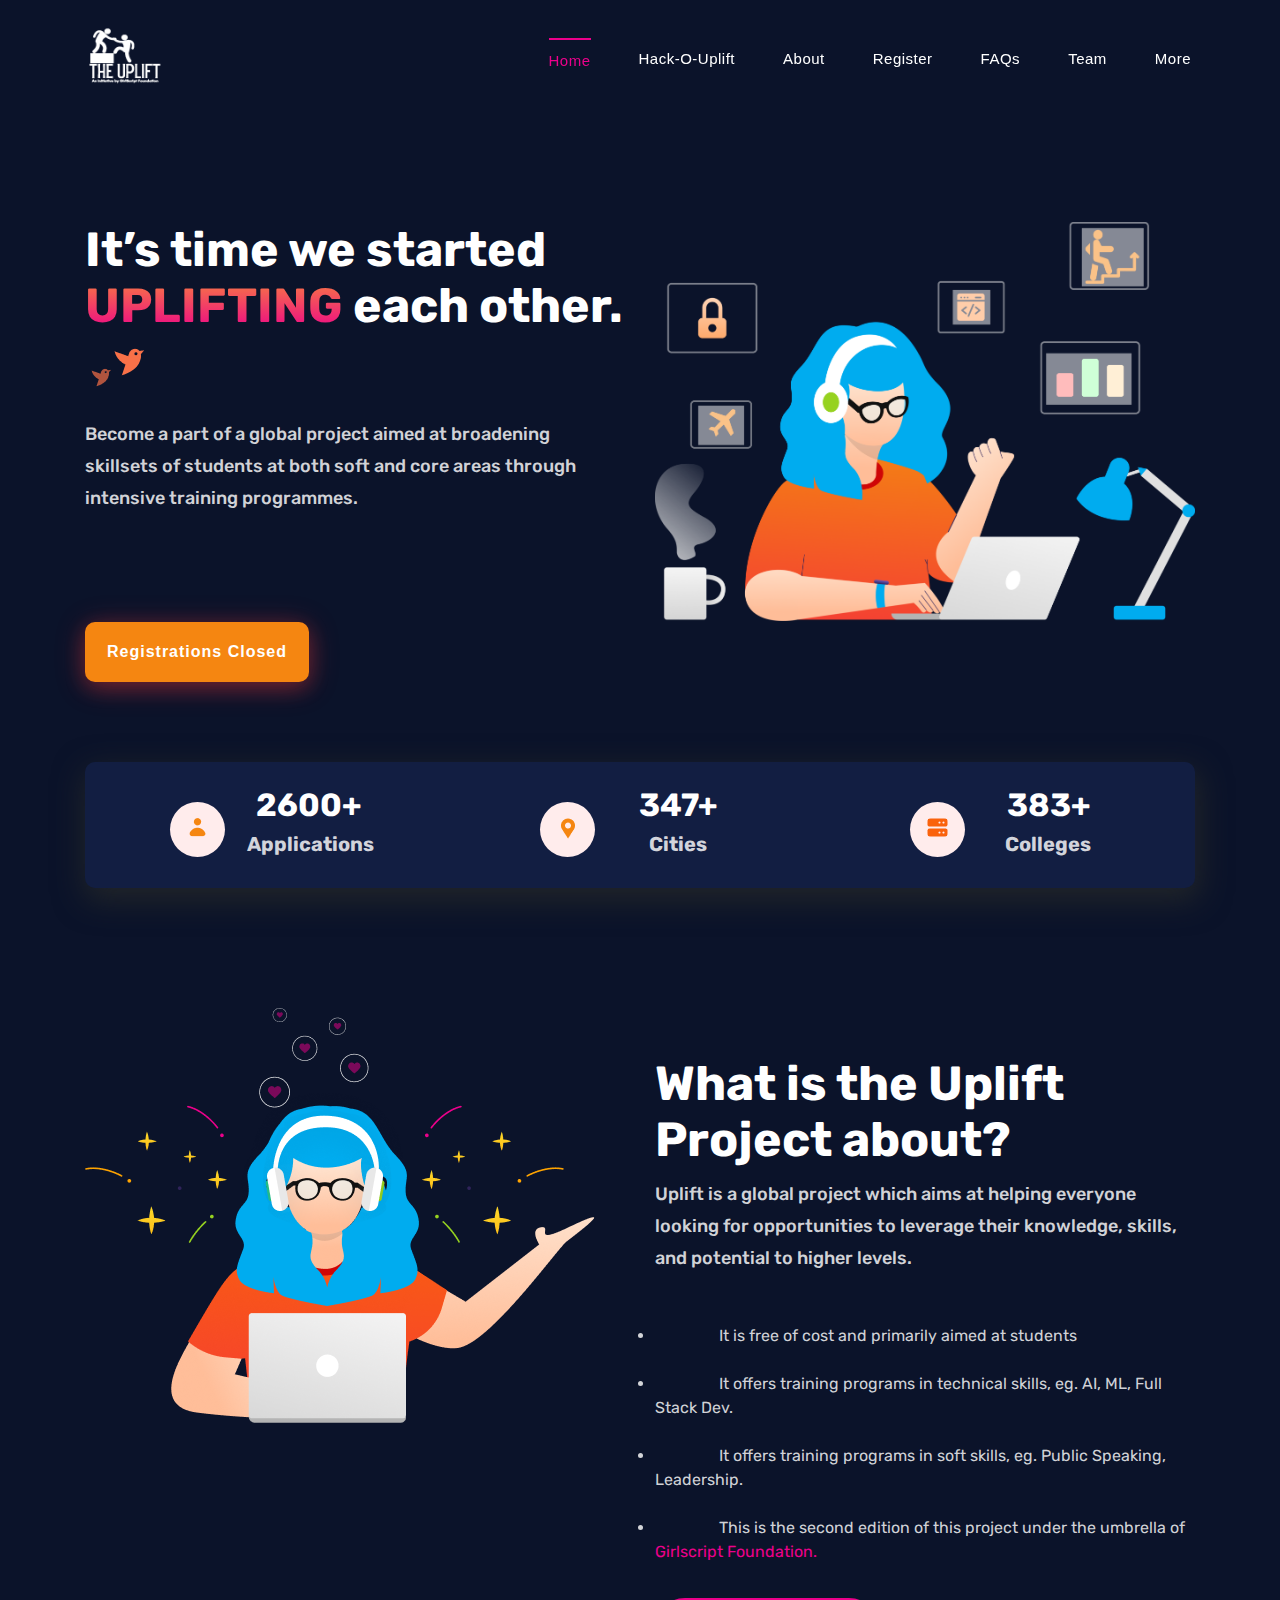
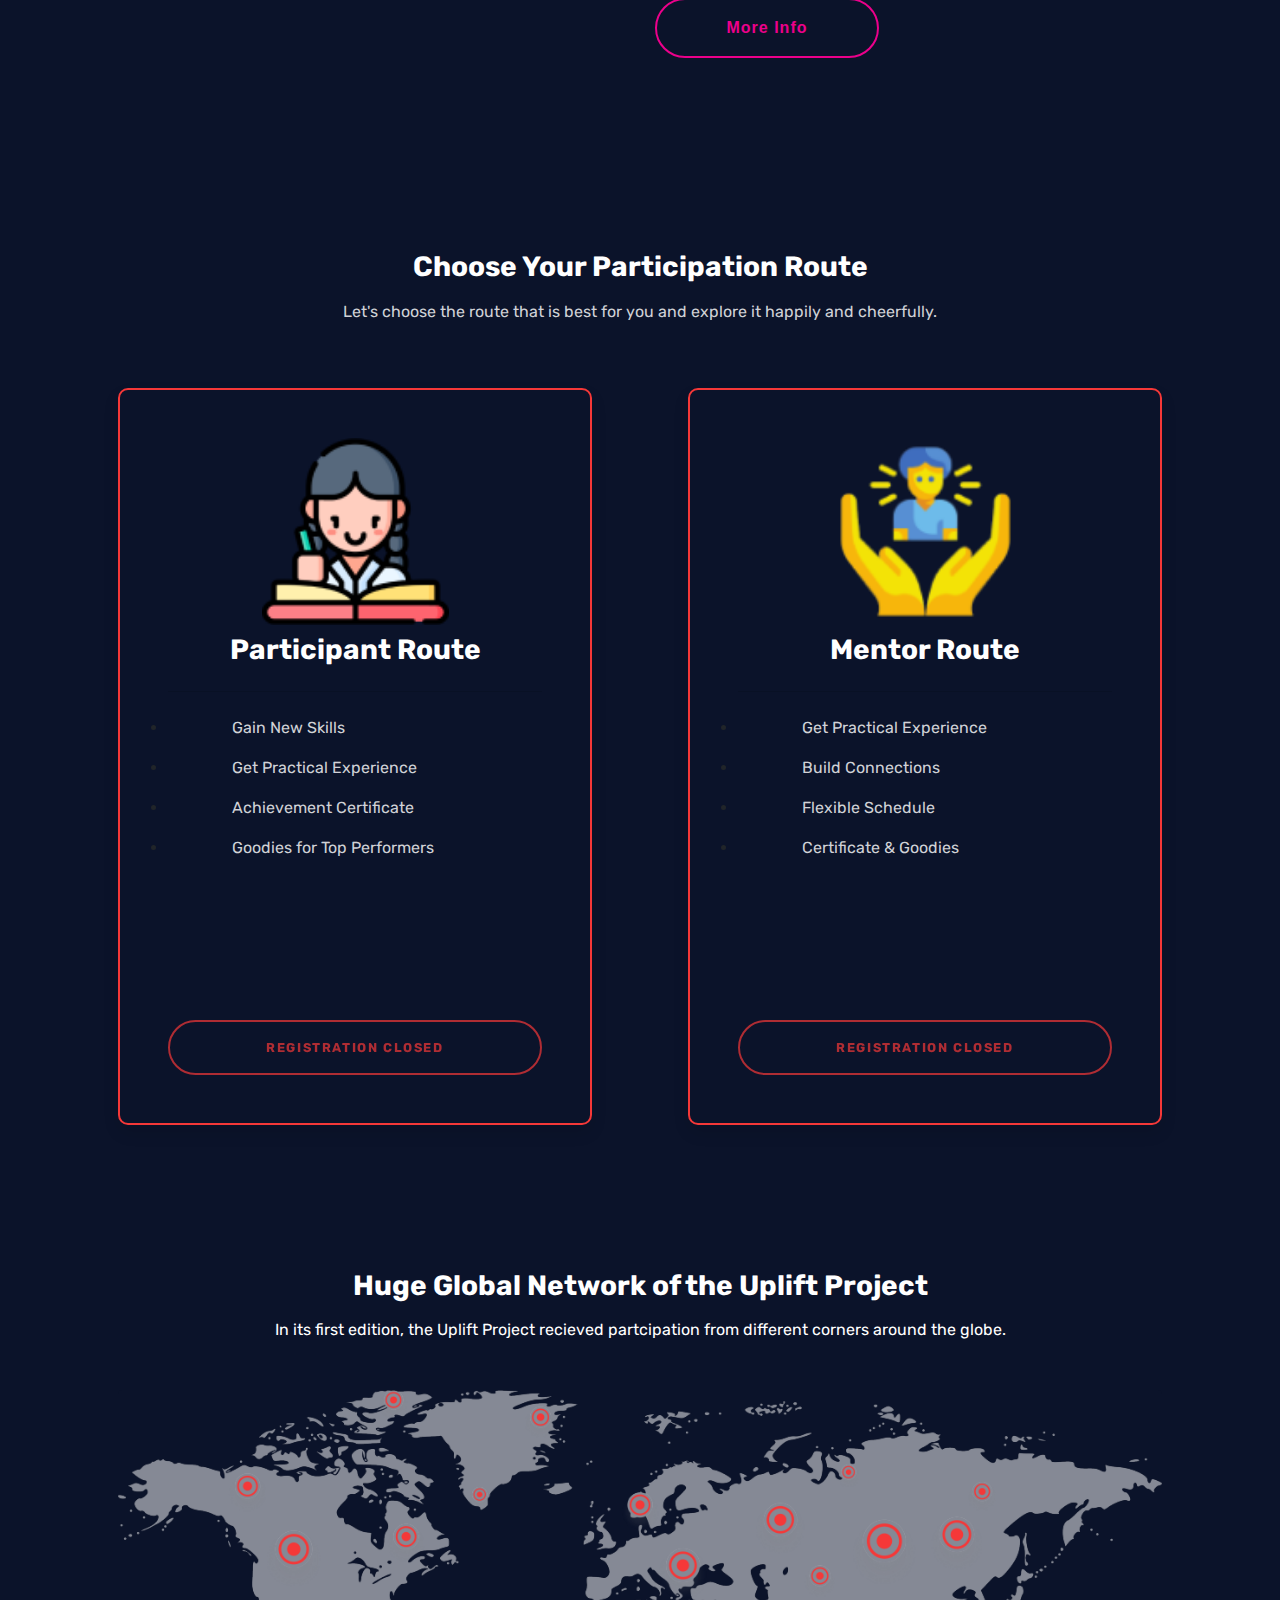
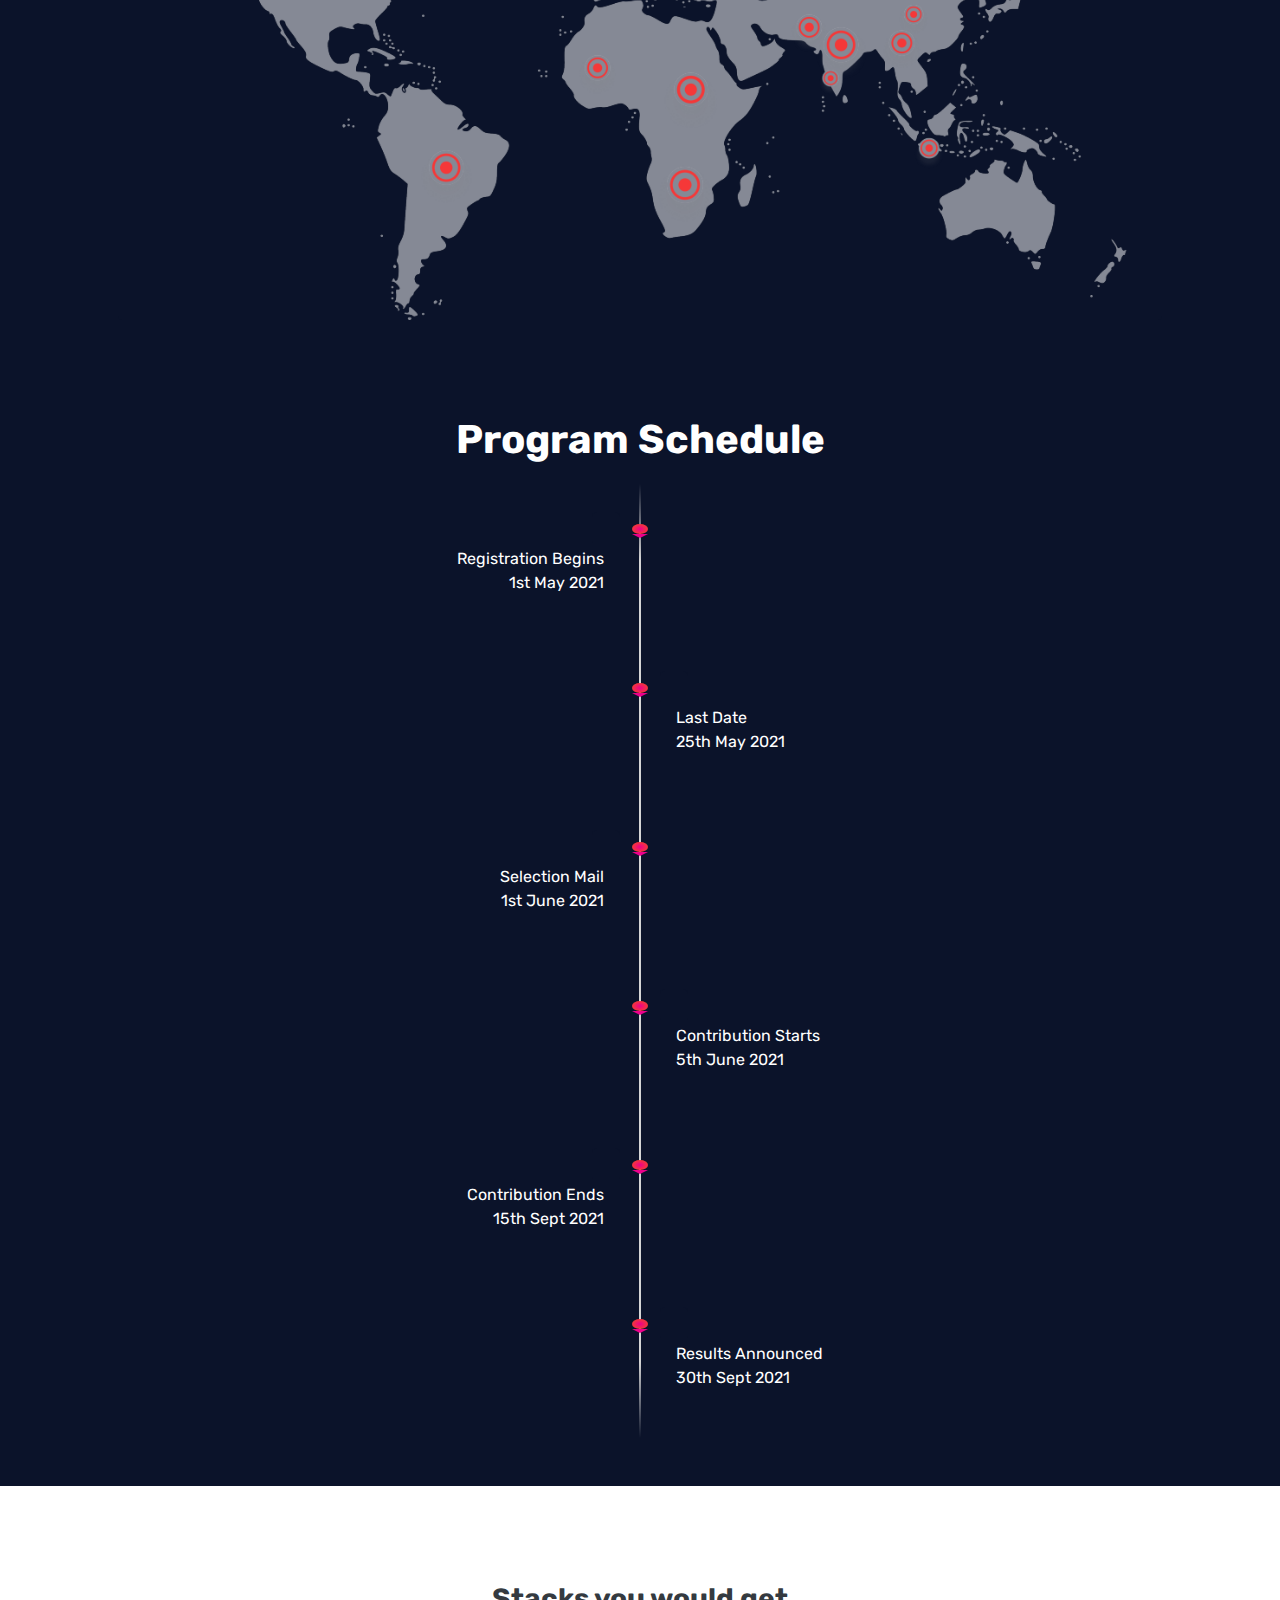
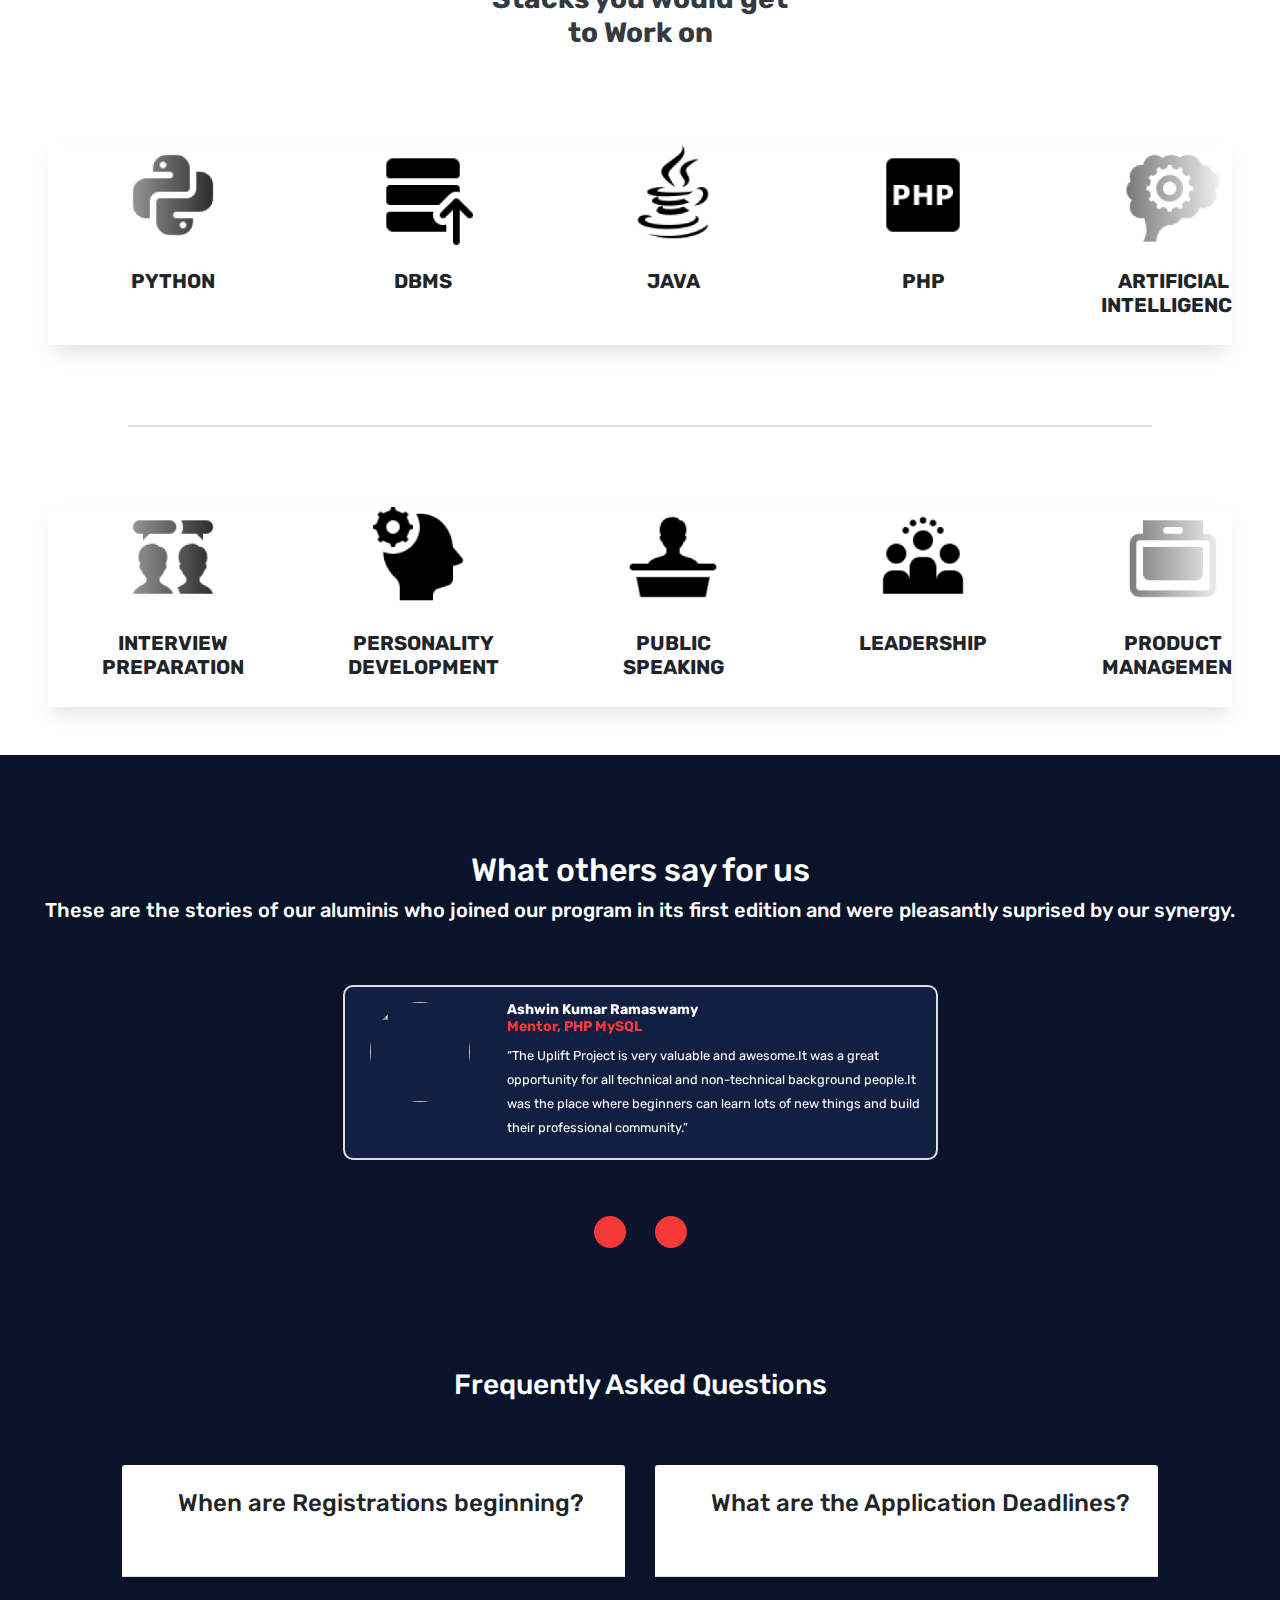
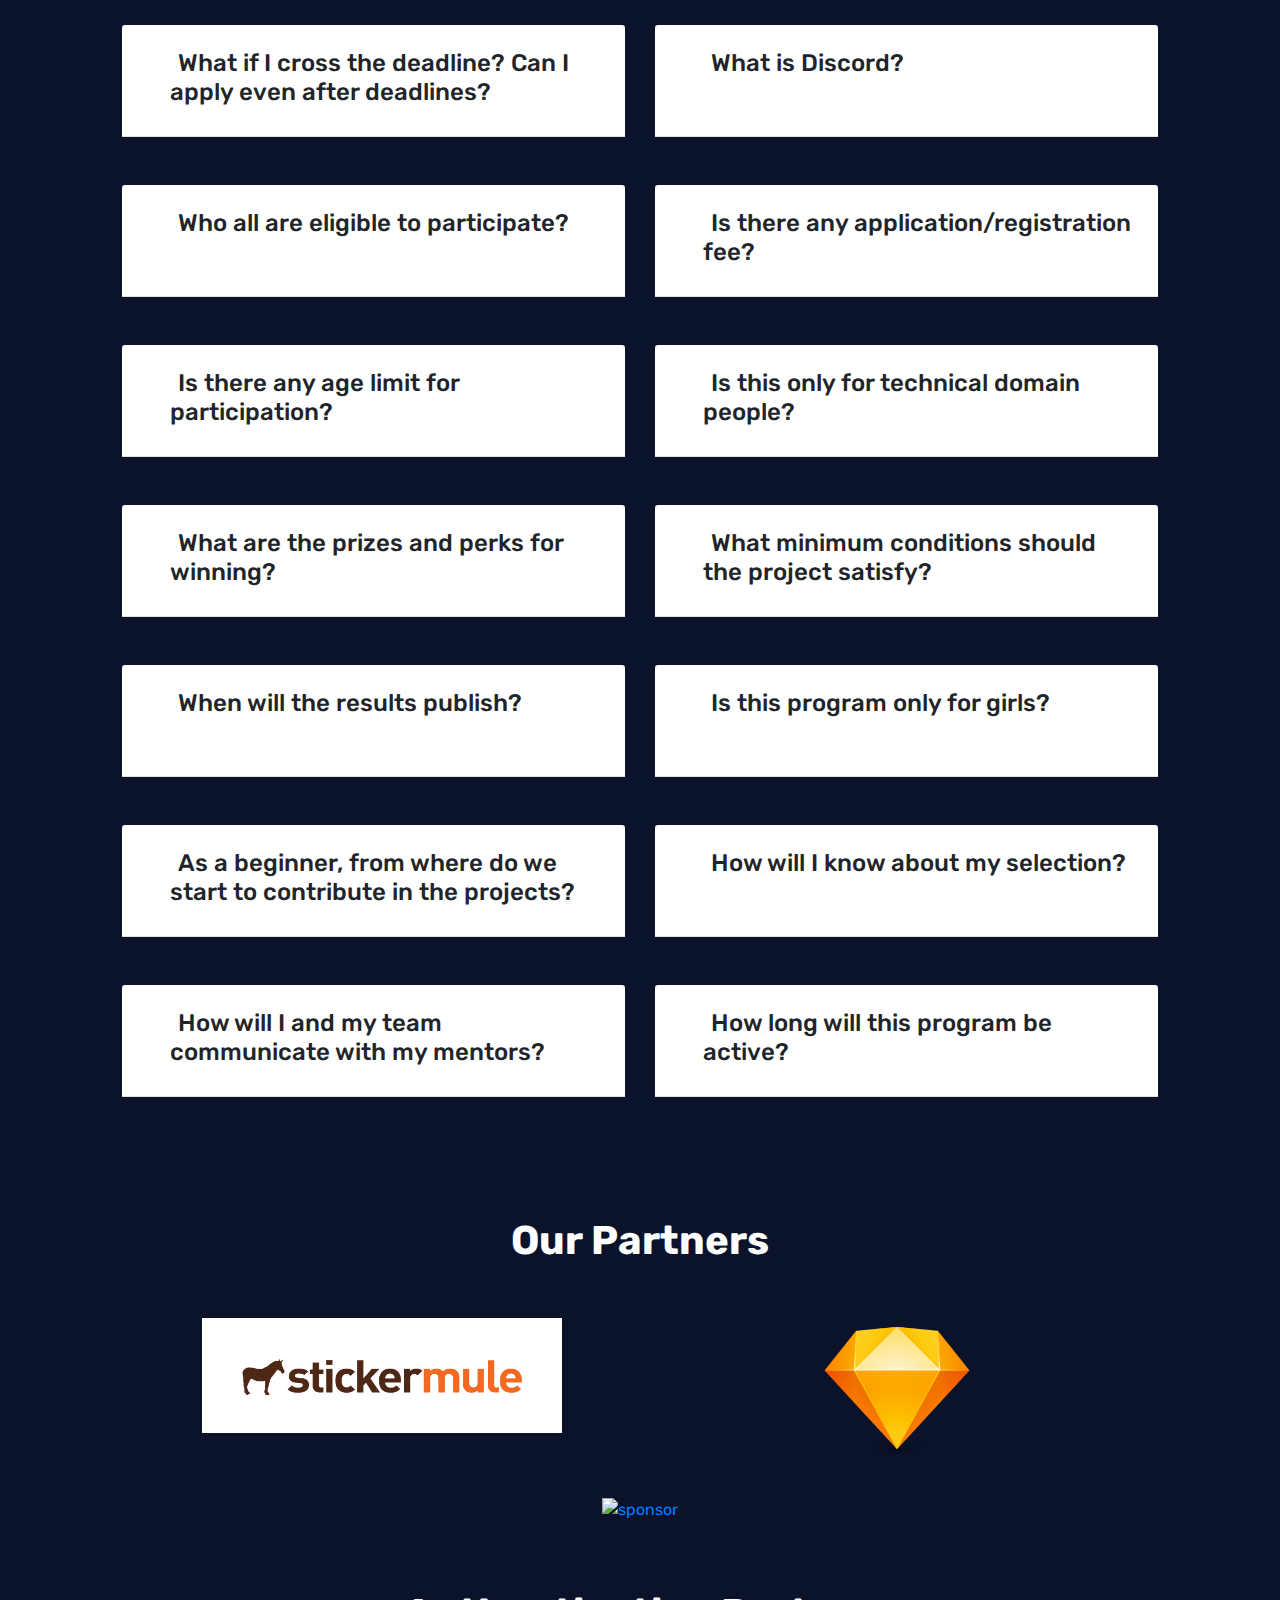
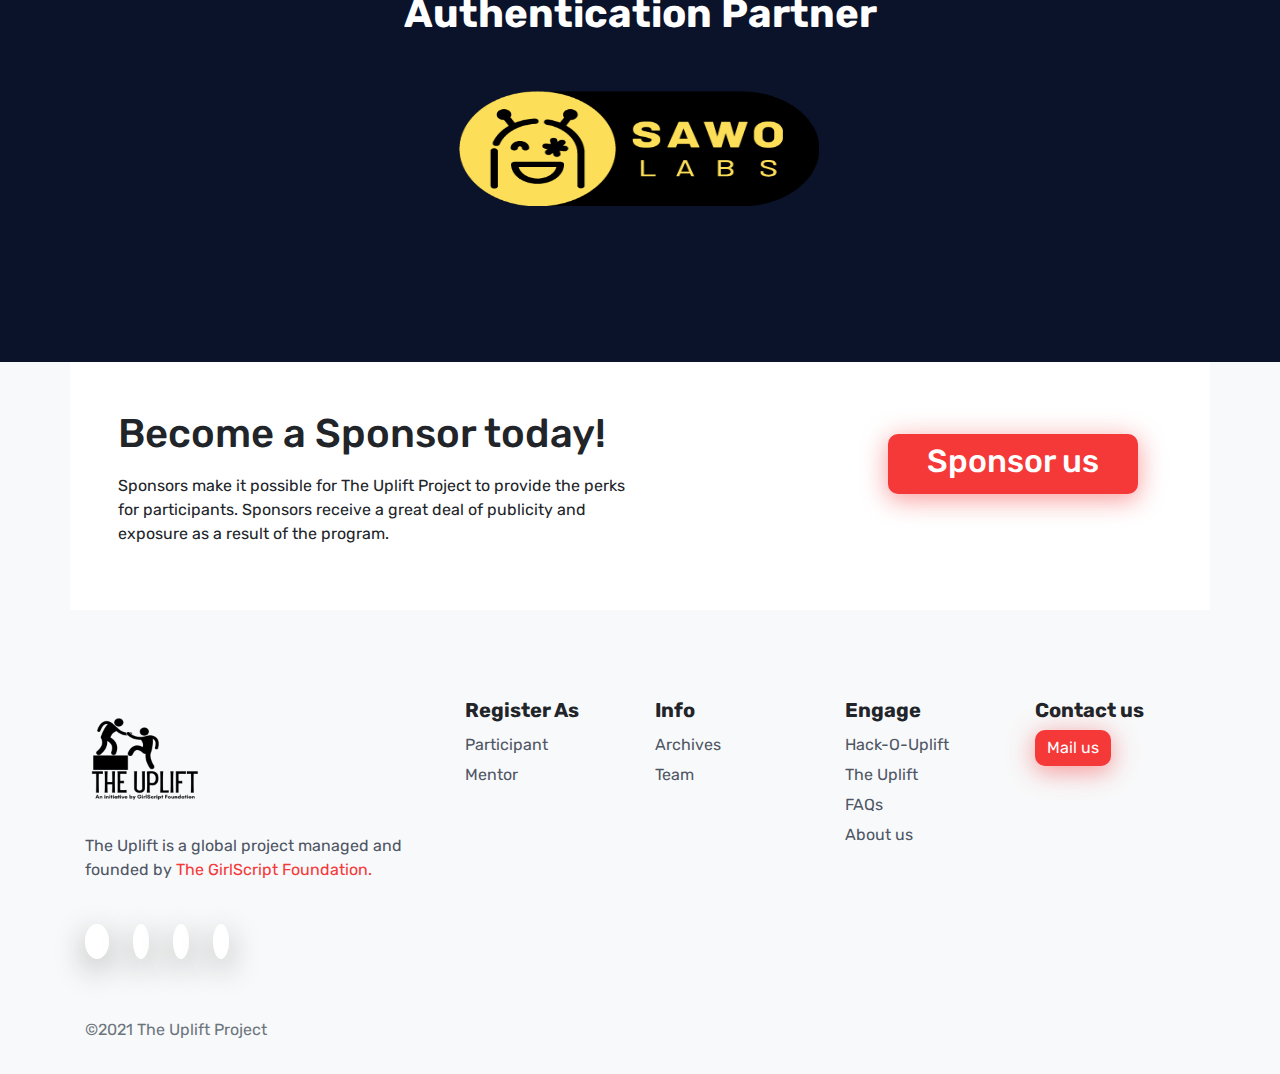
==== commit bd2f597b: "Merge pull request #34 from srrathi/master" ====
--- a/index.html
+++ b/index.html
@@ -1825,6 +1825,39 @@
           </div>
         </div>
       </div>
+
+      <div class="mt-4 text-center">
+        <h1
+          class="text-white mt-5 text-center font-weight-bold"
+          style="padding-bottom: 25px"
+        >
+          Authentication Partner
+        </h1>
+      </div>
+      <div class="row m-2 d-flex justify-content-center">
+        <div class="col-lg-6 col-sm-12 mt-6">
+          <div class="w-75 sponsor-div">
+            <a href="https://sawolabs.com/"
+              ><img
+                src="assets/sponsors/SAWO_Labs.png"
+                alt="SAWO Labs"
+                class="sponsor-image img-fluid sticker-mule grow"
+                height="100%"
+              />
+
+              <div class="sponsors">
+                <!-- <p class="sponsor-content text-justify mt-5">
+                                Linode is an American web hosting company that provides cloud
+                                hosting via VPS hosting plans that run on Linux-only servers.
+                                With its global datacenters, Linode makes a great hosting choice
+                                for clients who want the power and responsibility of running
+                                their own virtual web servers hands-on.
+                            </p> -->
+              </div>
+            </a>
+          </div>
+        </div>
+      </div>
     </div>
 
     <!-- <div class="p-5 sponsor container">
